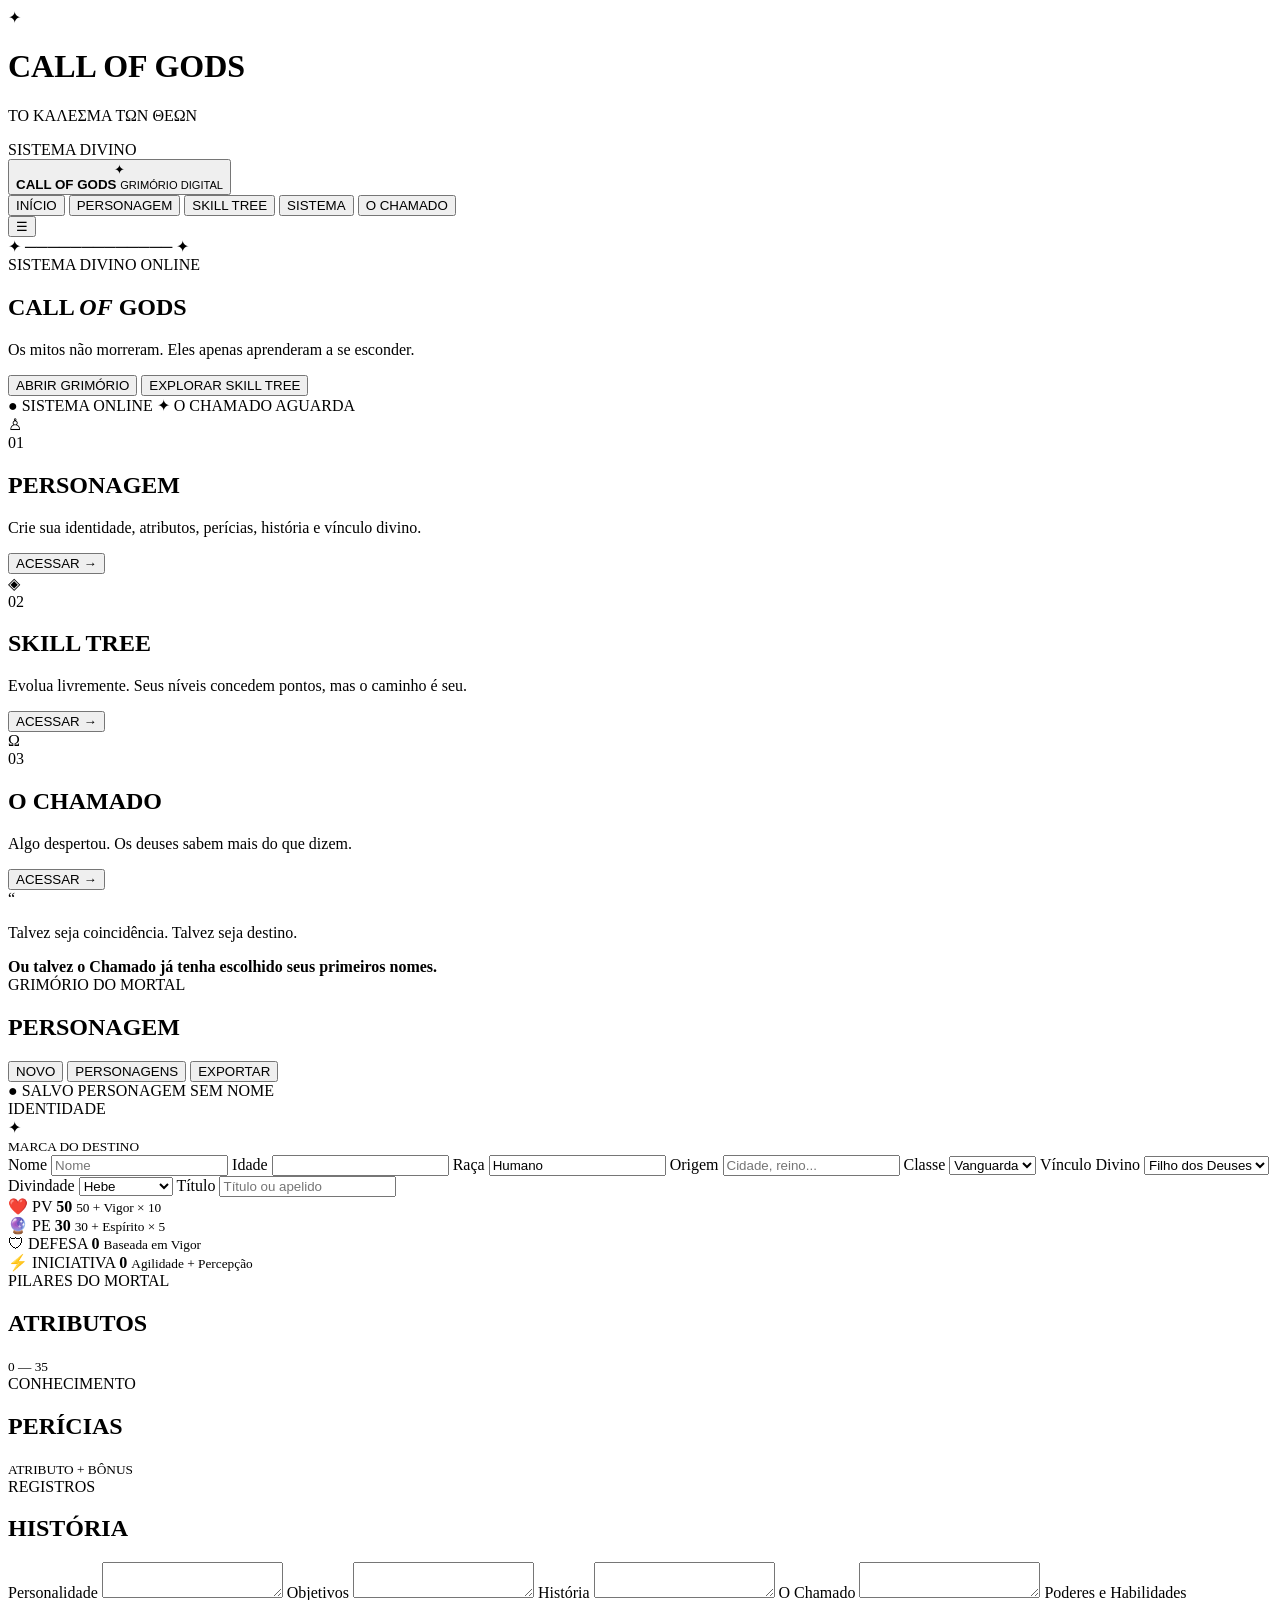
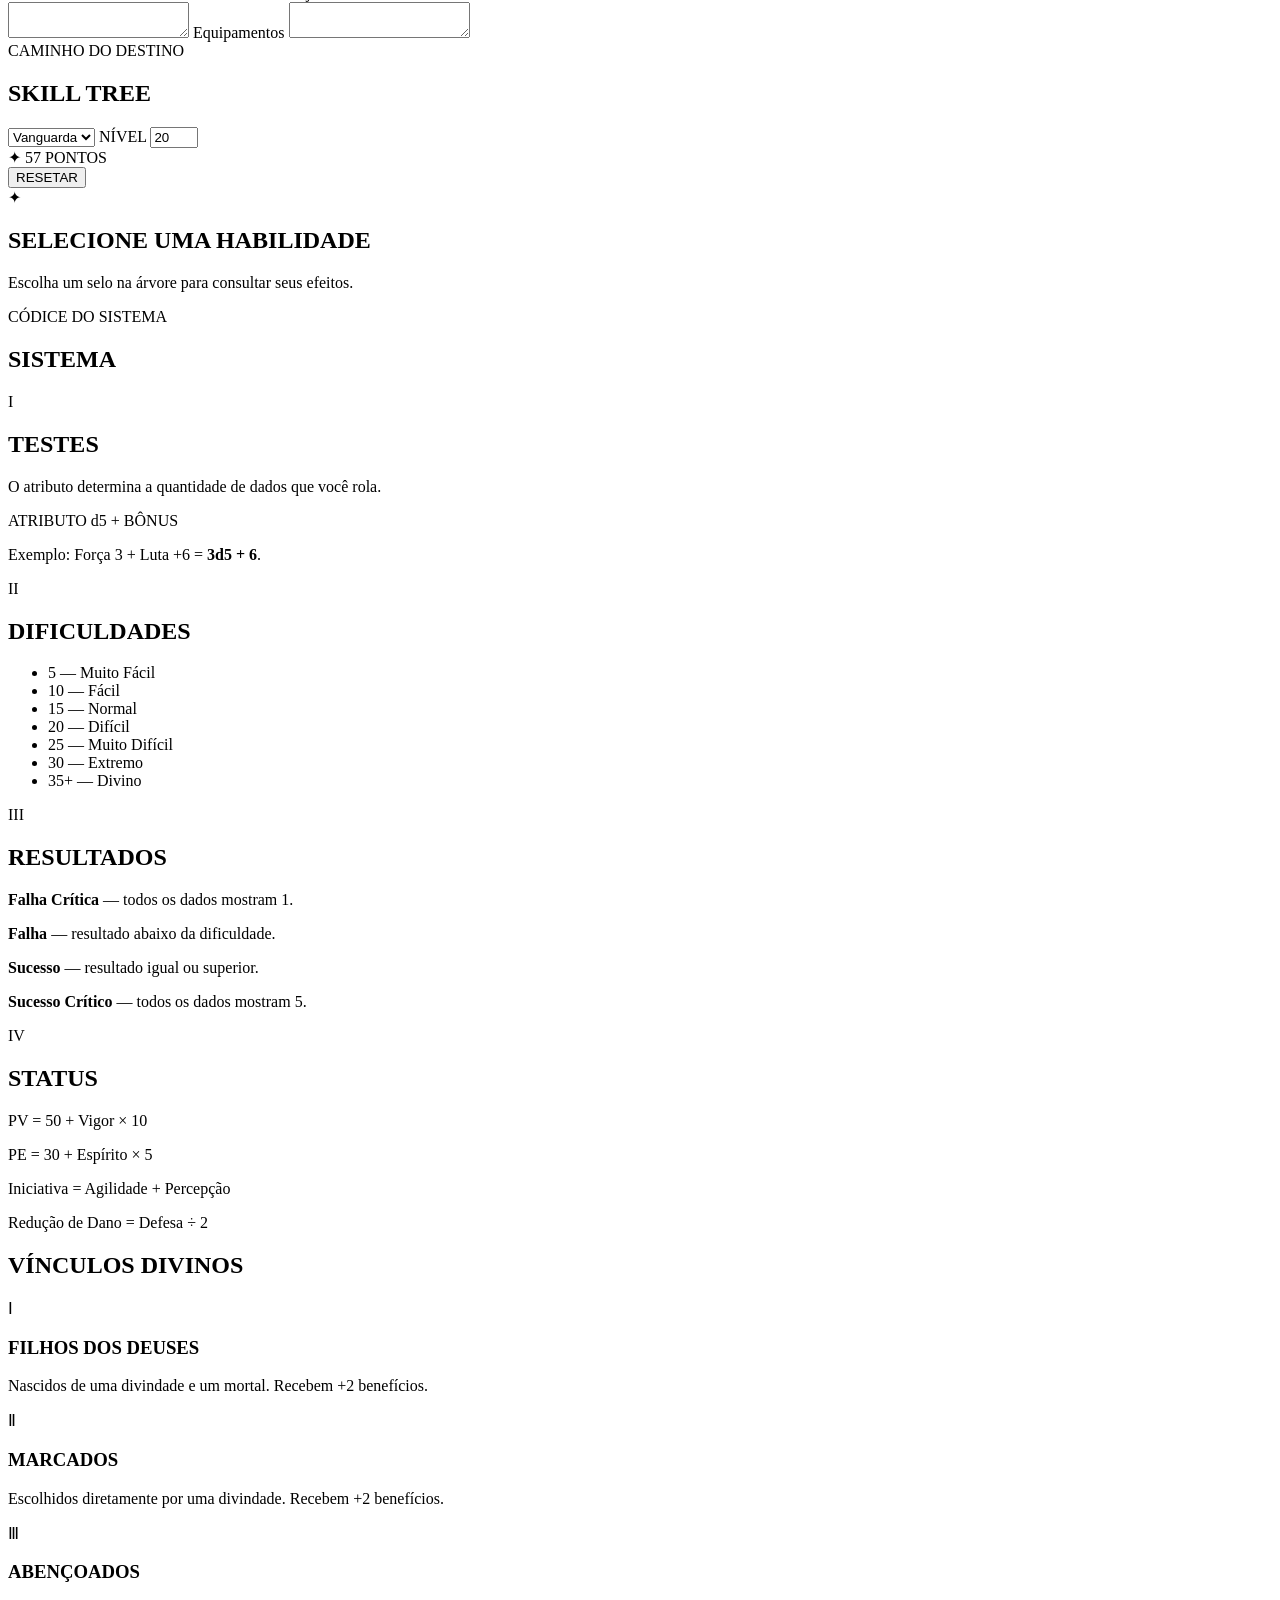
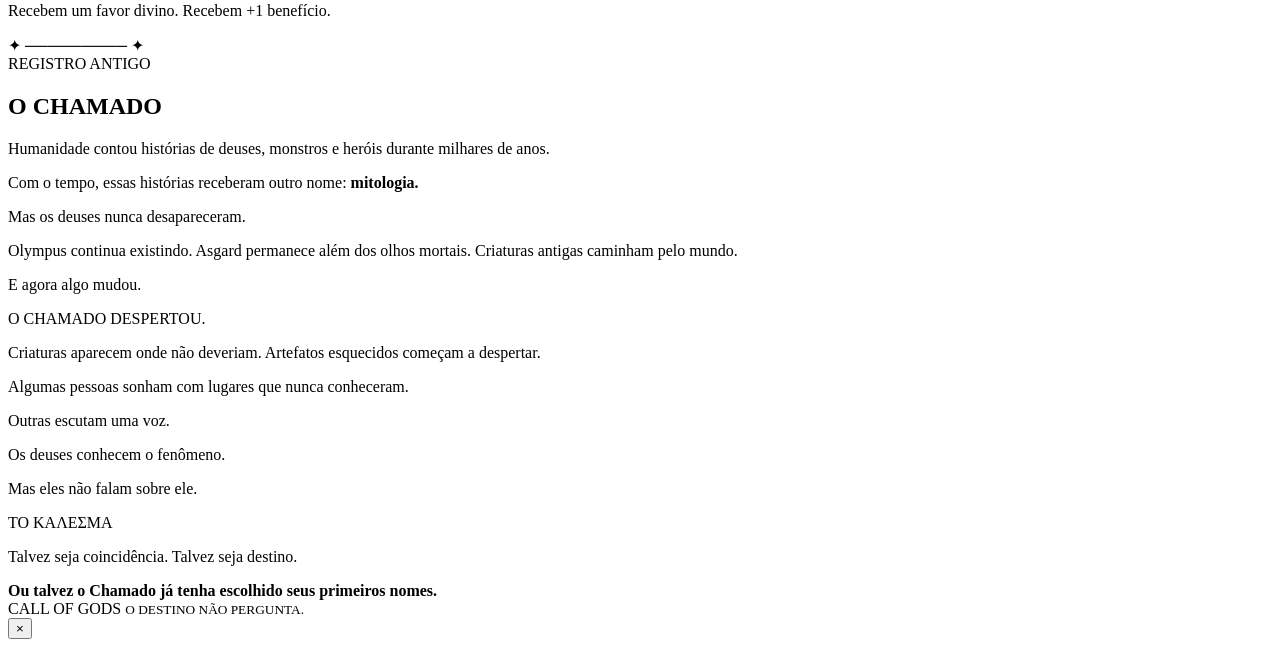
==== index.html @ 1fe72437 "Create index.html" ====
<!DOCTYPE html>
<html lang="pt-BR">

<head>
    <meta charset="UTF-8">

    <meta name="viewport"
          content="width=device-width, initial-scale=1.0">

    <meta name="theme-color" content="#08070a">

    <meta name="description"
          content="Call of Gods — Grimório Digital">

    <title>Call of Gods — Grimório</title>

    <link rel="manifest" href="manifest.json">

    <link rel="preconnect"
          href="https://fonts.googleapis.com">

    <link rel="preconnect"
          href="https://fonts.gstatic.com"
          crossorigin>

    <link href="https://fonts.googleapis.com/css2?family=Cinzel:wght@400;500;600;700;800&family=Inter:wght@400;500;600;700&display=swap"
          rel="stylesheet">

    <link rel="stylesheet" href="style.css">
</head>

<body>

<div id="systemIntro">

    <div class="intro-symbol">
        ✦
    </div>

    <div class="intro-line"></div>

    <h1>CALL OF GODS</h1>

    <p>ΤΟ ΚΑΛΕΣΜΑ ΤΩΝ ΘΕΩΝ</p>

    <span>SISTEMA DIVINO</span>

    <div class="intro-loading">
        <div></div>
    </div>

</div>


<div class="background">

    <div class="stars"></div>

    <div class="glow glow-one"></div>
    <div class="glow glow-two"></div>

</div>


<header class="topbar">

    <button class="brand" data-page="home">

        <div class="brand-symbol">
            ✦
        </div>

        <div>
            <strong>CALL OF GODS</strong>
            <small>GRIMÓRIO DIGITAL</small>
        </div>

    </button>


    <nav id="mainNavigation">

        <button data-page="home">
            INÍCIO
        </button>

        <button data-page="character">
            PERSONAGEM
        </button>

        <button data-page="skills">
            SKILL TREE
        </button>

        <button data-page="system">
            SISTEMA
        </button>

        <button data-page="lore">
            O CHAMADO
        </button>

    </nav>


    <button id="mobileMenu"
            class="mobile-menu">
        ☰
    </button>

</header>


<main>


<!-- ═════════════════════════════════════ -->
<!-- HOME -->
<!-- ═════════════════════════════════════ -->

<section id="home"
         class="page active">

    <div class="hero">

        <div class="greek-ornament">
            ✦ ───────────── ✦
        </div>

        <span class="eyebrow">
            SISTEMA DIVINO ONLINE
        </span>

        <h1>
            CALL
            <em>OF</em>
            GODS
        </h1>

        <p class="hero-subtitle">
            Os mitos não morreram.
            Eles apenas aprenderam a se esconder.
        </p>

        <div class="hero-buttons">

            <button class="btn-primary"
                    data-page="character">

                ABRIR GRIMÓRIO

            </button>

            <button class="btn-secondary"
                    data-page="skills">

                EXPLORAR SKILL TREE

            </button>

        </div>

        <div class="hero-status">

            <span>
                ● SISTEMA ONLINE
            </span>

            <span>
                ✦ O CHAMADO AGUARDA
            </span>

        </div>

    </div>


    <div class="portal-grid">


        <article class="portal-card">

            <div class="portal-icon">
                ♙
            </div>

            <span>01</span>

            <h2>
                PERSONAGEM
            </h2>

            <p>
                Crie sua identidade,
                atributos, perícias,
                história e vínculo divino.
            </p>

            <button data-page="character">
                ACESSAR →
            </button>

        </article>


        <article class="portal-card">

            <div class="portal-icon">
                ◈
            </div>

            <span>02</span>

            <h2>
                SKILL TREE
            </h2>

            <p>
                Evolua livremente.
                Seus níveis concedem pontos,
                mas o caminho é seu.
            </p>

            <button data-page="skills">
                ACESSAR →
            </button>

        </article>


        <article class="portal-card">

            <div class="portal-icon">
                Ω
            </div>

            <span>03</span>

            <h2>
                O CHAMADO
            </h2>

            <p>
                Algo despertou.
                Os deuses sabem mais
                do que dizem.
            </p>

            <button data-page="lore">
                ACESSAR →
            </button>

        </article>


    </div>


    <div class="quote-panel">

        <div class="quote-mark">
            “
        </div>

        <p>
            Talvez seja coincidência.
            Talvez seja destino.
        </p>

        <strong>
            Ou talvez o Chamado já tenha
            escolhido seus primeiros nomes.
        </strong>

    </div>

</section>



<!-- ═════════════════════════════════════ -->
<!-- PERSONAGEM -->
<!-- ═════════════════════════════════════ -->

<section id="character"
         class="page">

    <div class="page-heading">

        <div>

            <span class="eyebrow">
                GRIMÓRIO DO MORTAL
            </span>

            <h1>
                PERSONAGEM
            </h1>

        </div>

        <div class="page-actions">

            <button class="btn-secondary"
                    id="newCharacter">

                NOVO

            </button>

            <button class="btn-secondary"
                    id="manageCharacters">

                PERSONAGENS

            </button>

            <button class="btn-primary"
                    id="exportCharacter">

                EXPORTAR

            </button>

        </div>

    </div>


    <div class="save-indicator">

        <span id="saveStatus">
            ● SALVO
        </span>

        <span id="characterNameDisplay">
            PERSONAGEM SEM NOME
        </span>

    </div>


    <div class="character-layout">


        <!-- IDENTIDADE -->

        <aside class="identity-panel">

            <div class="marble-header">

                <span>
                    IDENTIDADE
                </span>

            </div>


            <div class="portrait">

                <div>
                    ✦
                </div>

                <small>
                    MARCA DO DESTINO
                </small>

            </div>


            <label>
                Nome

                <input
                    data-field="name"
                    placeholder="Nome">
            </label>


            <label>
                Idade

                <input
                    data-field="age"
                    type="number"
                    min="0">
            </label>


            <label>
                Raça

                <input
                    data-field="race"
                    value="Humano">
            </label>


            <label>
                Origem

                <input
                    data-field="origin"
                    placeholder="Cidade, reino...">
            </label>


            <label>
                Classe

                <select data-field="class">

                    <option>
                        Vanguarda
                    </option>

                    <option>
                        Virtuoso
                    </option>

                    <option>
                        Místico
                    </option>

                </select>

            </label>


            <label>
                Vínculo Divino

                <select data-field="divineType">

                    <option>
                        Filho dos Deuses
                    </option>

                    <option>
                        Marcado
                    </option>

                    <option>
                        Abençoado
                    </option>

                </select>

            </label>


            <label>
                Divindade

                <select data-field="god">

                    <option>Hebe</option>
                    <option>Zeus</option>
                    <option>Poseidon</option>
                    <option>Hades</option>
                    <option>Ares</option>
                    <option>Athena</option>
                    <option>Hermes</option>
                    <option>Apollo</option>
                    <option>Artemis</option>
                    <option>Hephaestus</option>
                    <option>Aphrodite</option>
                    <option>Demeter</option>
                    <option>Dionysus</option>

                    <option>Odin</option>
                    <option>Thor</option>
                    <option>Loki</option>
                    <option>Freyja</option>
                    <option>Freyr</option>
                    <option>Tyr</option>
                    <option>Heimdall</option>
                    <option>Baldr</option>
                    <option>Hel</option>

                </select>

            </label>


            <label>
                Título

                <input
                    data-field="title"
                    placeholder="Título ou apelido">
            </label>

        </aside>



        <div class="character-content">


            <!-- STATUS -->

            <div class="status-grid">

                <div class="status-card">
                    <span>❤️ PV</span>
                    <strong id="pv">
                        50
                    </strong>
                    <small>
                        50 + Vigor × 10
                    </small>
                </div>


                <div class="status-card">
                    <span>🔮 PE</span>
                    <strong id="pe">
                        30
                    </strong>
                    <small>
                        30 + Espírito × 5
                    </small>
                </div>


                <div class="status-card">
                    <span>🛡 DEFESA</span>
                    <strong id="defense">
                        0
                    </strong>
                    <small>
                        Baseada em Vigor
                    </small>
                </div>


                <div class="status-card">
                    <span>⚡ INICIATIVA</span>
                    <strong id="initiative">
                        0
                    </strong>
                    <small>
                        Agilidade + Percepção
                    </small>
                </div>

            </div>



            <!-- ATRIBUTOS -->

            <div class="stone-panel">

                <div class="panel-heading">

                    <div>
                        <span>
                            PILARES DO MORTAL
                        </span>

                        <h2>
                            ATRIBUTOS
                        </h2>
                    </div>

                    <small>
                        0 — 35
                    </small>

                </div>

                <div id="attributes"
                     class="attribute-grid">
                </div>

            </div>



            <!-- PERÍCIAS -->

            <div class="stone-panel">

                <div class="panel-heading">

                    <div>
                        <span>
                            CONHECIMENTO
                        </span>

                        <h2>
                            PERÍCIAS
                        </h2>

                    </div>

                    <small>
                        ATRIBUTO + BÔNUS
                    </small>

                </div>

                <div id="skills"
                     class="skills-grid">
                </div>

            </div>



            <!-- TEXTOS -->

            <div class="stone-panel">

                <div class="panel-heading">

                    <div>
                        <span>
                            REGISTROS
                        </span>

                        <h2>
                            HISTÓRIA
                        </h2>

                    </div>

                </div>


                <div class="text-grid">

                    <label>
                        Personalidade
                        <textarea
                            data-field="personality"></textarea>
                    </label>


                    <label>
                        Objetivos
                        <textarea
                            data-field="goals"></textarea>
                    </label>


                    <label>
                        História
                        <textarea
                            data-field="history"></textarea>
                    </label>


                    <label>
                        O Chamado
                        <textarea
                            data-field="calling"></textarea>
                    </label>


                    <label>
                        Poderes e Habilidades
                        <textarea
                            data-field="powers"></textarea>
                    </label>


                    <label>
                        Equipamentos
                        <textarea
                            data-field="equipment"></textarea>
                    </label>

                </div>

            </div>

        </div>

    </div>

</section>



<!-- ═════════════════════════════════════ -->
<!-- SKILL TREE -->
<!-- ═════════════════════════════════════ -->

<section id="skillsPage"
         class="page">

    <div class="page-heading">

        <div>

            <span class="eyebrow">
                CAMINHO DO DESTINO
            </span>

            <h1>
                SKILL TREE
            </h1>

        </div>


        <div class="tree-controls">

            <select id="treeClass">

                <option>Vanguarda</option>
                <option>Virtuoso</option>
                <option>Místico</option>

            </select>


            <label>
                NÍVEL

                <input
                    id="level"
                    type="number"
                    min="1"
                    max="20"
                    value="20">

            </label>


            <div class="skill-points">
                ✦
                <span id="points">
                    57
                </span>
                PONTOS
            </div>


            <button
                class="btn-secondary"
                id="resetTree">

                RESETAR

            </button>

        </div>

    </div>


    <div class="tree-layout">


        <div class="tree-container">

            <div id="treeCanvas">

                <!-- preenchido pelo JS -->

            </div>

        </div>


        <aside
            id="nodeInfo"
            class="node-info">

            <div class="node-empty">

                <div>
                    ✦
                </div>

                <h2>
                    SELECIONE UMA HABILIDADE
                </h2>

                <p>
                    Escolha um selo na árvore
                    para consultar seus efeitos.
                </p>

            </div>

        </aside>

    </div>

</section>



<!-- ═════════════════════════════════════ -->
<!-- SISTEMA -->
<!-- ═════════════════════════════════════ -->

<section id="system"
         class="page">

    <div class="page-heading">

        <div>

            <span class="eyebrow">
                CÓDICE DO SISTEMA
            </span>

            <h1>
                SISTEMA
            </h1>

        </div>

    </div>


    <div class="rules-grid">


        <article class="stone-panel">

            <span class="rule-number">
                I
            </span>

            <h2>
                TESTES
            </h2>

            <p>
                O atributo determina a quantidade
                de dados que você rola.
            </p>

            <div class="formula">
                ATRIBUTO d5
                +
                BÔNUS
            </div>

            <p>
                Exemplo:
                Força 3 + Luta +6 =
                <b>3d5 + 6</b>.
            </p>

        </article>


        <article class="stone-panel">

            <span class="rule-number">
                II
            </span>

            <h2>
                DIFICULDADES
            </h2>

            <ul>
                <li>5 — Muito Fácil</li>
                <li>10 — Fácil</li>
                <li>15 — Normal</li>
                <li>20 — Difícil</li>
                <li>25 — Muito Difícil</li>
                <li>30 — Extremo</li>
                <li>35+ — Divino</li>
            </ul>

        </article>


        <article class="stone-panel">

            <span class="rule-number">
                III
            </span>

            <h2>
                RESULTADOS
            </h2>

            <p>
                <b>Falha Crítica</b>
                — todos os dados mostram 1.
            </p>

            <p>
                <b>Falha</b>
                — resultado abaixo da dificuldade.
            </p>

            <p>
                <b>Sucesso</b>
                — resultado igual ou superior.
            </p>

            <p>
                <b>Sucesso Crítico</b>
                — todos os dados mostram 5.
            </p>

        </article>


        <article class="stone-panel">

            <span class="rule-number">
                IV
            </span>

            <h2>
                STATUS
            </h2>

            <p>
                PV = 50 + Vigor × 10
            </p>

            <p>
                PE = 30 + Espírito × 5
            </p>

            <p>
                Iniciativa =
                Agilidade + Percepção
            </p>

            <p>
                Redução de Dano =
                Defesa ÷ 2
            </p>

        </article>

    </div>


    <div class="divine-links">

        <h2>
            VÍNCULOS DIVINOS
        </h2>

        <div class="divine-grid">

            <article>
                <span>Ⅰ</span>
                <h3>
                    FILHOS DOS DEUSES
                </h3>
                <p>
                    Nascidos de uma divindade
                    e um mortal.
                    Recebem +2 benefícios.
                </p>
            </article>


            <article>
                <span>Ⅱ</span>
                <h3>
                    MARCADOS
                </h3>
                <p>
                    Escolhidos diretamente
                    por uma divindade.
                    Recebem +2 benefícios.
                </p>
            </article>


            <article>
                <span>Ⅲ</span>
                <h3>
                    ABENÇOADOS
                </h3>
                <p>
                    Recebem um favor divino.
                    Recebem +1 benefício.
                </p>
            </article>

        </div>

    </div>

</section>



<!-- ═════════════════════════════════════ -->
<!-- LORE -->
<!-- ═════════════════════════════════════ -->

<section id="lore"
         class="page">

    <div class="lore-screen">

        <div class="greek-ornament">
            ✦ ───────── ✦
        </div>

        <span class="eyebrow">
            REGISTRO ANTIGO
        </span>

        <h1>
            O CHAMADO
        </h1>

        <div class="lore-text">

            <p>
                Humanidade contou histórias de deuses,
                monstros e heróis durante milhares de anos.
            </p>

            <p>
                Com o tempo, essas histórias receberam
                outro nome:
                <strong>mitologia.</strong>
            </p>

            <p>
                Mas os deuses nunca desapareceram.
            </p>

            <p>
                Olympus continua existindo.
                Asgard permanece além dos olhos mortais.
                Criaturas antigas caminham pelo mundo.
            </p>

            <p>
                E agora algo mudou.
            </p>

            <div class="lore-warning">
                O CHAMADO DESPERTOU.
            </div>

            <p>
                Criaturas aparecem onde não deveriam.
                Artefatos esquecidos começam a despertar.
            </p>

            <p>
                Algumas pessoas sonham com lugares
                que nunca conheceram.
            </p>

            <p>
                Outras escutam uma voz.
            </p>

            <p>
                Os deuses conhecem o fenômeno.
            </p>

            <p>
                Mas eles não falam sobre ele.
            </p>

            <div class="final-prophecy">

                <span>
                    ΤΟ ΚΑΛΕΣΜΑ
                </span>

                <p>
                    Talvez seja coincidência.
                    Talvez seja destino.
                </p>

                <strong>
                    Ou talvez o Chamado já tenha
                    escolhido seus primeiros nomes.
                </strong>

            </div>

        </div>

    </div>

</section>

</main>



<footer>

    <span>
        CALL OF GODS
    </span>

    <small>
        O DESTINO NÃO PERGUNTA.
    </small>

</footer>



<div id="modal"
     class="modal">

    <div class="modal-window">

        <button id="closeModal"
                class="modal-close">
            ×
        </button>

        <div id="modalContent"></div>

    </div>

</div>



<script src="script.js"></script>

</body>
                  </html>
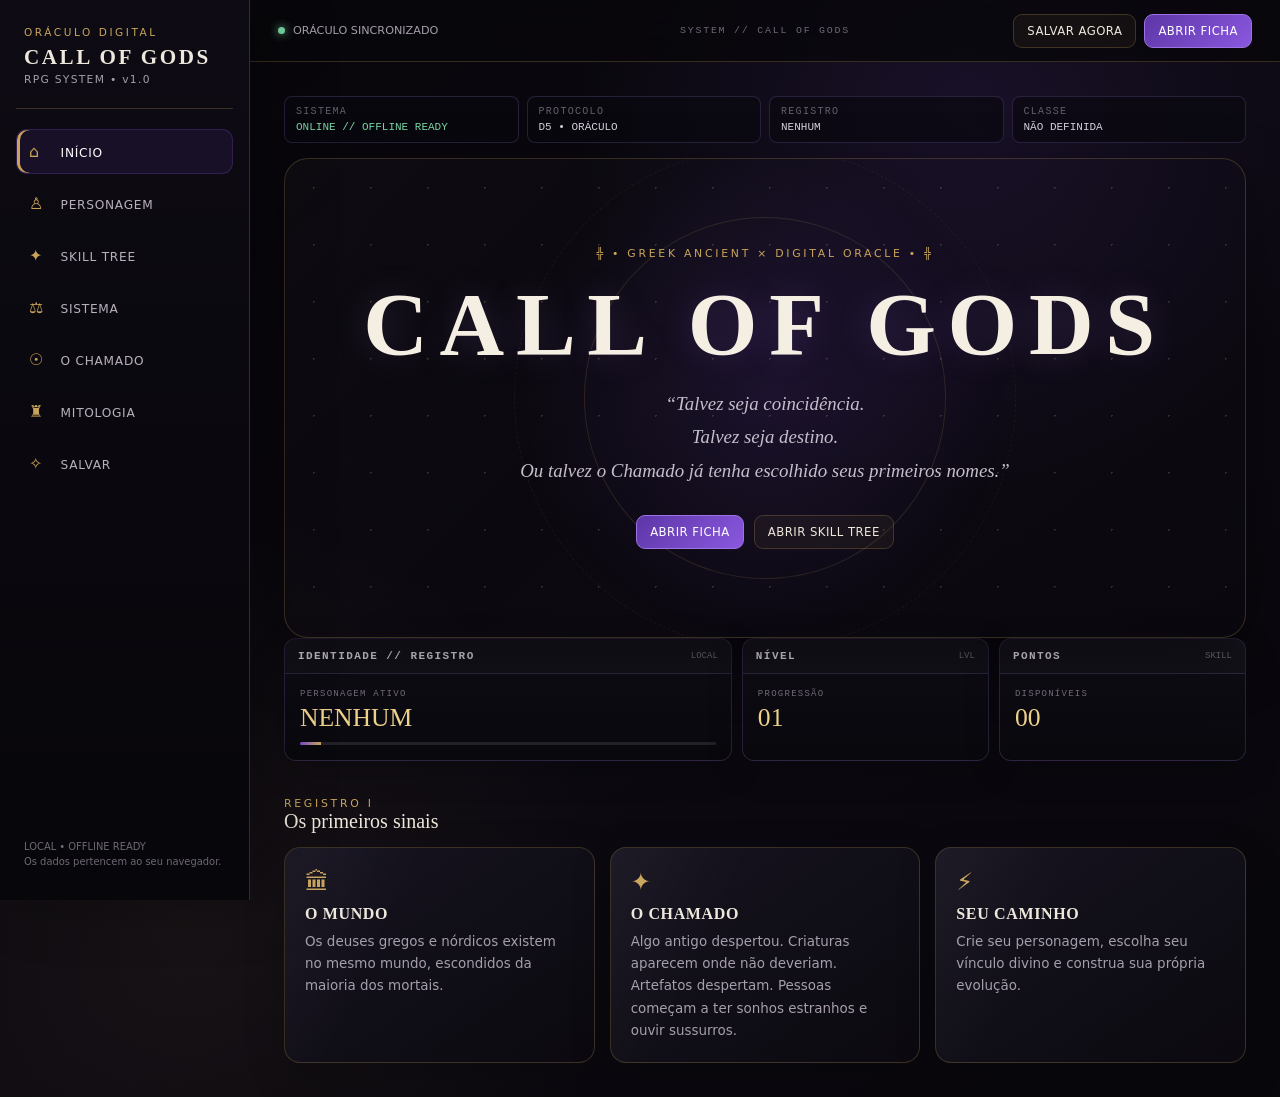
==== commit 5201786f: "Update index.html" ====
--- a/index.html
+++ b/index.html
@@ -1,1136 +1,746 @@
 <!DOCTYPE html>
 <html lang="pt-BR">
-
 <head>
-    <meta charset="UTF-8">
-
-    <meta name="viewport"
-          content="width=device-width, initial-scale=1.0">
-
-    <meta name="theme-color" content="#08070a">
-
-    <meta name="description"
-          content="Call of Gods — Grimório Digital">
-
-    <title>Call of Gods — Grimório</title>
-
-    <link rel="manifest" href="manifest.json">
-
-    <link rel="preconnect"
-          href="https://fonts.googleapis.com">
-
-    <link rel="preconnect"
-          href="https://fonts.gstatic.com"
-          crossorigin>
-
-    <link href="https://fonts.googleapis.com/css2?family=Cinzel:wght@400;500;600;700;800&family=Inter:wght@400;500;600;700&display=swap"
-          rel="stylesheet">
-
-    <link rel="stylesheet" href="style.css">
+<meta charset="UTF-8">
+<meta name="viewport" content="width=device-width, initial-scale=1.0, viewport-fit=cover">
+<meta name="theme-color" content="#09070d">
+<meta name="description" content="CALL OF GODS — RPG • Oráculo Digital">
+<title>CALL OF GODS — Oráculo Digital</title>
+<style>
+:root{
+  --bg:#08070b; --panel:#111019; --panel2:#171421; --panel3:#0d0b12;
+  --purple:#7b4bd3; --purple2:#b38cff; --gold:#c9a45a; --gold2:#f0d38a;
+  --bronze:#8f6b3f; --ink:#eee8dc; --muted:#a69eac; --line:rgba(201,164,90,.24);
+  --good:#79d7a5; --bad:#d77a86; --blue:#75b8e8; --shadow:0 20px 60px rgba(0,0,0,.42);
+  --radius:16px; --nav:250px;
+}
+*{box-sizing:border-box}
+html{scroll-behavior:smooth}
+body{
+  margin:0; min-height:100vh; background:
+  radial-gradient(circle at 75% 10%,rgba(123,75,211,.13),transparent 28%),
+  radial-gradient(circle at 15% 85%,rgba(201,164,90,.06),transparent 30%),
+  linear-gradient(145deg,#07060a,#0c0911 55%,#08070b);
+  color:var(--ink); font-family:Inter,ui-sans-serif,system-ui,-apple-system,BlinkMacSystemFont,"Segoe UI",sans-serif;
+  overflow-x:hidden;
+}
+body:before{
+  content:"";position:fixed;inset:0;pointer-events:none;opacity:.035;
+  background-image:linear-gradient(90deg,transparent 49%,#fff 50%,transparent 51%),linear-gradient(0deg,transparent 49%,#fff 50%,transparent 51%);
+  background-size:42px 42px; mix-blend-mode:screen;
+}
+button,input,textarea,select{font:inherit}
+button{cursor:pointer}
+a{color:inherit;text-decoration:none}
+::selection{background:rgba(123,75,211,.45);color:#fff}
+.app{display:flex;min-height:100vh}
+.sidebar{
+  position:fixed;z-index:30;top:0;left:0;bottom:0;width:var(--nav);
+  background:linear-gradient(180deg,rgba(14,11,20,.97),rgba(7,6,10,.98));
+  border-right:1px solid var(--line);box-shadow:20px 0 60px rgba(0,0,0,.25);
+  padding:22px 16px;display:flex;flex-direction:column;
+}
+.brand{padding:4px 8px 22px;border-bottom:1px solid var(--line)}
+.brand small{display:block;color:var(--gold);letter-spacing:.24em;font-size:.66rem}
+.brand h1{font-family:Georgia,serif;font-size:1.32rem;letter-spacing:.12em;margin:7px 0 3px}
+.brand p{font-size:.67rem;color:var(--muted);letter-spacing:.12em;margin:0}
+.nav{padding:20px 0;display:grid;gap:7px}
+.nav button{
+  width:100%;border:1px solid transparent;background:transparent;color:#b8b0bd;text-align:left;
+  padding:12px 12px;border-radius:11px;transition:.2s;letter-spacing:.06em;font-size:.76rem
+}
+.nav button:hover,.nav button.active{background:rgba(123,75,211,.11);border-color:rgba(123,75,211,.25);color:#fff}
+.nav button.active{box-shadow:inset 3px 0 var(--gold)}
+.nav .ico{display:inline-block;width:27px;color:var(--gold);font-size:1rem}
+.side-foot{margin-top:auto;color:#6f6875;font-size:.62rem;line-height:1.5;padding:8px}
+.main{margin-left:var(--nav);width:calc(100% - var(--nav));min-width:0}
+.topbar{
+  position:sticky;top:0;z-index:20;height:62px;display:flex;align-items:center;justify-content:space-between;
+  padding:0 28px;background:rgba(8,7,11,.78);backdrop-filter:blur(16px);border-bottom:1px solid var(--line)
+}
+.status-dot{display:inline-block;width:7px;height:7px;border-radius:50%;background:var(--good);box-shadow:0 0 10px var(--good);margin-right:8px}
+.save-state{font-size:.7rem;color:var(--muted)}
+.quick-actions{display:flex;gap:8px}
+.btn{
+  border:1px solid var(--line);background:rgba(201,164,90,.06);color:var(--ink);padding:9px 13px;border-radius:9px;
+  transition:.2s;letter-spacing:.04em;font-size:.73rem
+}
+.btn:hover{border-color:rgba(201,164,90,.55);transform:translateY(-1px);background:rgba(201,164,90,.11)}
+.btn.primary{background:linear-gradient(135deg,#5d36a7,#8a58df);border-color:#9c72e5;color:white}
+.btn.danger{border-color:rgba(215,122,134,.4);color:#efabb4}
+.content{padding:34px;max-width:1500px;margin:auto}
+.page{display:none;animation:pageIn .3s ease}
+.page.active{display:block}
+@keyframes pageIn{from{opacity:0;transform:translateY(6px)}to{opacity:1;transform:none}}
+.eyebrow{color:var(--gold);font-size:.68rem;letter-spacing:.25em;text-transform:uppercase}
+.hero{
+  min-height:480px;display:grid;place-items:center;text-align:center;position:relative;overflow:hidden;
+  border:1px solid var(--line);border-radius:24px;background:
+  radial-gradient(circle at center,rgba(123,75,211,.14),transparent 45%),
+  linear-gradient(135deg,rgba(255,255,255,.025),transparent 50%);
+  box-shadow:var(--shadow)
+}
+.hero:before,.hero:after{content:"";position:absolute;border:1px solid rgba(201,164,90,.16);border-radius:50%;pointer-events:none}
+.hero:before{width:360px;height:360px;transform:rotate(17deg)}
+.hero:after{width:500px;height:500px;border-style:dashed;opacity:.5}
+.constellation{position:absolute;inset:0;opacity:.18;background-image:radial-gradient(#e6d2a5 1px,transparent 1px);background-size:57px 57px}
+.hero-inner{position:relative;z-index:2;padding:45px 20px;max-width:850px}
+.hero h2{font-family:Georgia,serif;font-size:clamp(2.3rem,7vw,5.6rem);letter-spacing:.13em;margin:12px 0;color:#f4eee3;text-shadow:0 0 35px rgba(179,140,255,.18)}
+.hero .tagline{max-width:720px;margin:0 auto 28px;color:#c6becb;font-family:Georgia,serif;font-style:italic;font-size:clamp(.95rem,2vw,1.18rem);line-height:1.75}
+.hero-actions{display:flex;justify-content:center;gap:10px;flex-wrap:wrap}
+.section-title{display:flex;align-items:end;justify-content:space-between;gap:15px;margin:36px 0 14px}
+.section-title h3{font-family:Georgia,serif;font-weight:500;font-size:1.25rem;margin:0}
+.grid3{display:grid;grid-template-columns:repeat(3,1fr);gap:15px}
+.grid2{display:grid;grid-template-columns:repeat(2,1fr);gap:15px}
+.card{
+  background:linear-gradient(145deg,rgba(23,20,33,.95),rgba(12,10,16,.95));border:1px solid var(--line);
+  border-radius:var(--radius);padding:20px;box-shadow:0 12px 40px rgba(0,0,0,.18);position:relative;overflow:hidden
+}
+.card:after{content:"";position:absolute;inset:0;pointer-events:none;background:linear-gradient(115deg,rgba(255,255,255,.035),transparent 35%)}
+.card .symbol{font-size:1.5rem;color:var(--gold);margin-bottom:9px}
+.card h4{margin:0 0 8px;font-family:Georgia,serif;font-size:1rem;letter-spacing:.04em}
+.card p{color:var(--muted);font-size:.84rem;line-height:1.65;margin:0}
+.panel-head{display:flex;align-items:center;justify-content:space-between;gap:10px;border-bottom:1px solid var(--line);padding-bottom:14px;margin-bottom:16px}
+.panel-head h3{margin:0;font-family:Georgia,serif;font-weight:500}
+.form-section{margin-bottom:16px}
+.form-section h4{font-family:Georgia,serif;font-weight:500;color:var(--gold2);margin:0 0 12px;font-size:.95rem}
+.form-grid{display:grid;grid-template-columns:repeat(3,1fr);gap:11px}
+.field{display:flex;flex-direction:column;gap:6px}
+.field.full{grid-column:1/-1}
+.field label{font-size:.68rem;color:#9d95a2;letter-spacing:.12em;text-transform:uppercase}
+input,textarea,select{
+  width:100%;background:#0b0910;border:1px solid rgba(201,164,90,.17);color:#eee8dc;border-radius:9px;
+  padding:10px 11px;outline:none;transition:.2s
+}
+input:focus,textarea:focus,select:focus{border-color:rgba(179,140,255,.7);box-shadow:0 0 0 3px rgba(123,75,211,.1)}
+textarea{min-height:110px;resize:vertical;line-height:1.5}
+.character-layout{display:grid;grid-template-columns:minmax(0,1.7fr) minmax(290px,.8fr);gap:15px}
+.stat-grid{display:grid;grid-template-columns:repeat(3,1fr);gap:10px}
+.stat{
+  border:1px solid rgba(179,140,255,.18);background:rgba(123,75,211,.045);border-radius:12px;padding:13px;
+}
+.stat-head{display:flex;justify-content:space-between;gap:8px;align-items:center}
+.stat-name{font-size:.69rem;letter-spacing:.13em;color:#bdb4c4}
+.stat-value{font-size:1.35rem;color:var(--gold2);font-family:Georgia,serif}
+.stat-controls{display:flex;gap:5px;margin-top:9px}
+.stat-controls button{flex:1;border:1px solid rgba(201,164,90,.2);background:#0b0910;color:#c9a45a;border-radius:7px;height:30px}
+.stat-controls button:hover{background:rgba(201,164,90,.08)}
+.status-grid{display:grid;grid-template-columns:repeat(2,1fr);gap:8px}
+.status-box{padding:12px;border-left:2px solid var(--gold);background:rgba(255,255,255,.025);border-radius:0 9px 9px 0}
+.status-box small{display:block;color:#847b8b;font-size:.62rem;letter-spacing:.1em}
+.status-box strong{display:block;font-size:1.15rem;margin-top:2px}
+.skill-list{display:grid;gap:12px}
+.skill-group{border:1px solid rgba(201,164,90,.14);border-radius:12px;padding:13px;background:rgba(0,0,0,.12)}
+.skill-group h5{margin:0 0 9px;color:var(--gold2);font-family:Georgia,serif}
+.skill-row{display:grid;grid-template-columns:1fr 72px;gap:9px;align-items:center;margin:6px 0}
+.skill-row label{font-size:.75rem;color:#c5beca}
+.skill-row input{text-align:center;padding:8px}
+.chips{display:flex;flex-wrap:wrap;gap:7px}
+.chip{border:1px solid var(--line);border-radius:999px;padding:6px 9px;font-size:.68rem;color:#bdb4c4}
+.class-grid,.bond-grid,.pantheon-grid{display:grid;grid-template-columns:repeat(3,1fr);gap:12px}
+.select-card{padding:17px;border:1px solid var(--line);border-radius:13px;background:rgba(255,255,255,.018);cursor:pointer;transition:.2s}
+.select-card:hover,.select-card.selected{border-color:rgba(179,140,255,.65);background:rgba(123,75,211,.09)}
+.select-card.selected{box-shadow:0 0 0 1px rgba(201,164,90,.18) inset}
+.select-card h4{margin:0 0 6px;color:#f1e9dc;font-family:Georgia,serif}
+.select-card p{font-size:.75rem;line-height:1.55;color:var(--muted);margin:0}
+.meta{font-size:.65rem;color:var(--gold);letter-spacing:.1em;text-transform:uppercase}
+.tree-toolbar{display:flex;align-items:center;justify-content:space-between;gap:10px;flex-wrap:wrap;margin-bottom:15px}
+.points{padding:10px 14px;border:1px solid var(--line);border-radius:10px;background:rgba(201,164,90,.05)}
+.points strong{color:var(--gold2)}
+.tree-shell{display:grid;grid-template-columns:minmax(0,1fr) 310px;gap:15px}
+.tree{
+  min-height:700px;position:relative;overflow:auto;border:1px solid var(--line);border-radius:18px;
+  background:
+   radial-gradient(circle at 50% 20%,rgba(123,75,211,.11),transparent 35%),
+   linear-gradient(180deg,#100c18,#0b0910);
+  padding:35px 25px;
+}
+.tree-inner{min-width:850px;position:relative;height:760px}
+.tree-lines{position:absolute;inset:0;pointer-events:none}
+.tree-lines line{stroke:rgba(201,164,90,.2);stroke-width:2}
+.tree-lines line.live{stroke:rgba(179,140,255,.62);filter:drop-shadow(0 0 4px rgba(179,140,255,.35))}
+.node{
+  position:absolute;width:135px;min-height:72px;transform:translate(-50%,-50%);border-radius:13px;
+  border:1px solid rgba(201,164,90,.25);background:linear-gradient(145deg,#1a1425,#0c0a10);
+  padding:9px;text-align:center;transition:.2s;z-index:2;color:#d6cfda
+}
+.node:hover{transform:translate(-50%,-50%) scale(1.035);border-color:rgba(201,164,90,.7)}
+.node .node-name{font-size:.72rem;font-weight:700}
+.node .node-cost{font-size:.58rem;color:var(--gold);margin-top:4px}
+.node.locked{opacity:.42;filter:saturate(.55)}
+.node.available{border-color:rgba(117,184,232,.65);box-shadow:0 0 18px rgba(117,184,232,.1)}
+.node.unlocked{border-color:rgba(121,215,165,.65);background:linear-gradient(145deg,rgba(40,88,70,.45),#0c0a10);box-shadow:0 0 20px rgba(121,215,165,.1)}
+.tree-info{position:sticky;top:78px;align-self:start}
+.info-empty{color:var(--muted);font-size:.82rem;line-height:1.65}
+.info-name{font-family:Georgia,serif;font-size:1.25rem;margin:0 0 6px}
+.info-effect{border-left:2px solid var(--purple2);padding-left:10px;margin:15px 0;color:#c9c0d0;font-size:.82rem;line-height:1.55}
+.requirements{font-size:.72rem;color:#a79fac;line-height:1.6}
+.lore{max-width:950px;margin:auto}
+.lore p{font-family:Georgia,serif;color:#c7beca;line-height:1.9;font-size:1rem}
+.quote{border-left:2px solid var(--gold);padding:8px 0 8px 20px;color:#e7dcc7;font-family:Georgia,serif;font-style:italic}
+.gods-layout{display:grid;grid-template-columns:1fr 1fr;gap:15px}
+.god-grid{display:grid;grid-template-columns:repeat(2,1fr);gap:10px}
+.god{
+  border:1px solid rgba(201,164,90,.15);padding:13px;border-radius:11px;background:rgba(255,255,255,.015)
+}
+.god h4{margin:0 0 4px;font-family:Georgia,serif}.god p{margin:0;color:var(--muted);font-size:.72rem;line-height:1.45}
+.rivals{display:grid;gap:8px}
+.rival{display:flex;justify-content:space-between;gap:10px;align-items:center;border-bottom:1px solid rgba(201,164,90,.1);padding:10px 2px;font-size:.78rem}
+.rival span{color:var(--gold)} 
+.system-grid{display:grid;grid-template-columns:1.1fr .9fr;gap:15px}
+.table-wrap{overflow:auto}
+table{width:100%;border-collapse:collapse;font-size:.75rem}
+th,td{text-align:left;padding:10px;border-bottom:1px solid rgba(201,164,90,.12)}
+th{color:var(--gold2);font-weight:500}
+.rollbox{display:grid;grid-template-columns:repeat(4,1fr);gap:9px}
+.rollbox .field{grid-column:auto}
+.roll-result{margin-top:14px;border:1px solid var(--line);border-radius:12px;padding:15px;background:rgba(123,75,211,.06)}
+.roll-result strong{font-family:Georgia,serif;font-size:1.15rem}
+.dice{display:flex;flex-wrap:wrap;gap:7px;margin-top:8px}.die{width:34px;height:34px;border:1px solid var(--gold);display:grid;place-items:center;border-radius:7px;background:#0b0910;color:var(--gold2);font-weight:700}
+.save-grid{display:grid;grid-template-columns:repeat(2,1fr);gap:15px}
+.code-area{min-height:180px;font-family:ui-monospace,monospace;font-size:.72rem}
+.toast{
+ position:fixed;right:18px;bottom:18px;z-index:100;padding:11px 14px;border:1px solid var(--line);border-radius:10px;
+ background:#17131f;color:#eee8dc;box-shadow:var(--shadow);opacity:0;transform:translateY(12px);pointer-events:none;transition:.25s;font-size:.75rem
+}
+.toast.show{opacity:1;transform:none}
+.mobile-nav{display:none}
+.particles{position:fixed;inset:0;pointer-events:none;overflow:hidden;z-index:0}
+.particles i{position:absolute;width:2px;height:2px;background:#d8c58f;border-radius:50%;opacity:.25;animation:float 8s linear infinite}
+@keyframes float{from{transform:translateY(100vh);opacity:0}20%{opacity:.25}90%{opacity:.08}to{transform:translateY(-10vh);opacity:0}}
+@media(max-width:1050px){
+ .sidebar{width:215px}.main{margin-left:215px;width:calc(100% - 215px)}
+ .content{padding:24px}.character-layout,.tree-shell,.system-grid{grid-template-columns:1fr}
+ .tree-info{position:relative;top:auto}.tree{min-height:650px}
+}
+@media(max-width:760px){
+ :root{--nav:0px}.sidebar{display:none}.main{margin:0;width:100%}.topbar{padding:0 13px;height:56px}
+ .quick-actions .btn:nth-child(1){display:none}.content{padding:14px 12px 90px}.hero{min-height:460px;border-radius:17px}
+ .grid3,.grid2,.class-grid,.bond-grid,.pantheon-grid,.gods-layout,.save-grid{grid-template-columns:1fr}
+ .form-grid{grid-template-columns:1fr 1fr}.field.full{grid-column:1/-1}.stat-grid{grid-template-columns:1fr 1fr}
+ .god-grid{grid-template-columns:1fr}.rollbox{grid-template-columns:1fr 1fr}
+ .mobile-nav{
+   position:fixed;display:flex;z-index:40;bottom:0;left:0;right:0;height:66px;padding:7px 6px env(safe-area-inset-bottom);
+   background:rgba(8,7,11,.95);backdrop-filter:blur(15px);border-top:1px solid var(--line);justify-content:space-around
+ }
+ .mobile-nav button{border:0;background:transparent;color:#827986;font-size:.58rem;display:grid;gap:2px;place-items:center;min-width:52px}
+ .mobile-nav button span:first-child{font-size:1.1rem;color:var(--gold)}.mobile-nav button.active{color:#fff}
+ .tree{padding:20px 10px}.tree-inner{min-width:760px}
+ .section-title{margin-top:25px}.hero h2{letter-spacing:.08em}.hero .tagline{line-height:1.55}
+}
+@media(max-width:430px){
+ .form-grid{grid-template-columns:1fr}.stat-grid{grid-template-columns:1fr 1fr}.rollbox{grid-template-columns:1fr}
+ .hero-actions .btn{width:100%}.hero{min-height:430px}.content{padding-left:9px;padding-right:9px}
+}
+
+/* COMMAND CENTER / CRIS-LIKE INFORMATION DENSITY */
+:root{
+ --hud:#0a0910; --hudline:rgba(179,140,255,.18); --cyan:#8bc9e8;
+}
+.topbar:before{content:"SYSTEM // CALL OF GODS";font-family:ui-monospace,monospace;color:#71687a;font-size:.62rem;letter-spacing:.18em;position:absolute;left:50%;transform:translateX(-50%)}
+.command-strip{display:grid;grid-template-columns:repeat(4,1fr);gap:8px;margin-bottom:15px}
+.command-cell{border:1px solid var(--hudline);background:rgba(10,9,16,.72);padding:9px 11px;border-radius:8px;min-width:0}
+.command-cell small{display:block;color:#655e6c;font:10px ui-monospace,monospace;letter-spacing:.13em}
+.command-cell strong{display:block;color:#d9d1df;font:11px ui-monospace,monospace;margin-top:4px;white-space:nowrap;overflow:hidden;text-overflow:ellipsis}
+.command-cell strong.live{color:var(--good)}
+.module{
+ border:1px solid var(--hudline);background:linear-gradient(180deg,rgba(17,15,24,.96),rgba(9,8,13,.96));
+ border-radius:12px;box-shadow:0 10px 35px rgba(0,0,0,.2);overflow:hidden
+}
+.module-head{display:flex;align-items:center;justify-content:space-between;padding:11px 13px;border-bottom:1px solid var(--hudline);background:rgba(255,255,255,.018)}
+.module-head .mh-title{font:700 11px ui-monospace,monospace;letter-spacing:.13em;color:#d7d0dc}
+.module-head .mh-state{font:9px ui-monospace,monospace;color:#6e6675}
+.dashboard-grid{display:grid;grid-template-columns:1.45fr .8fr .8fr;gap:10px;margin-bottom:15px}
+.readout{padding:15px}.readout .label{font:9px ui-monospace,monospace;color:#77707e;letter-spacing:.14em}.readout .value{font:1.6rem Georgia,serif;color:var(--gold2);margin-top:4px}
+.meter{height:3px;background:#24202a;margin-top:9px;border-radius:99px;overflow:hidden}.meter i{display:block;height:100%;background:linear-gradient(90deg,var(--purple),var(--gold));width:65%}
+.page > .section-title:first-child{margin-top:0}
+@media(max-width:760px){
+ .topbar:before{display:none}
+ .command-strip{grid-template-columns:repeat(2,1fr)}
+ .dashboard-grid{grid-template-columns:1fr 1fr}
+}
+@media(max-width:430px){.dashboard-grid{grid-template-columns:1fr}.command-strip{grid-template-columns:1fr 1fr}}
+</style>
 </head>
-
 <body>
-
-<div id="systemIntro">
-
-    <div class="intro-symbol">
-        ✦
+<div class="particles" aria-hidden="true"></div>
+<div class="app">
+<aside class="sidebar">
+  <div class="brand"><small>ORÁCULO DIGITAL</small><h1>CALL OF GODS</h1><p>RPG SYSTEM • v1.0</p></div>
+  <nav class="nav" aria-label="Navegação principal">
+    <button data-page="home" class="active"><span class="ico">⌂</span> INÍCIO</button>
+    <button data-page="character"><span class="ico">♙</span> PERSONAGEM</button>
+    <button data-page="skills"><span class="ico">✦</span> SKILL TREE</button>
+    <button data-page="system"><span class="ico">⚖</span> SISTEMA</button>
+    <button data-page="lore"><span class="ico">☉</span> O CHAMADO</button>
+    <button data-page="mythology"><span class="ico">♜</span> MITOLOGIA</button>
+    <button data-page="save"><span class="ico">✧</span> SALVAR</button>
+  </nav>
+  <div class="side-foot">LOCAL • OFFLINE READY<br>Os dados pertencem ao seu navegador.</div>
+</aside>
+
+<main class="main">
+<header class="topbar">
+  <div class="save-state"><span class="status-dot"></span><span id="saveState">ORÁCULO SINCRONIZADO</span></div>
+  <div class="quick-actions">
+    <button class="btn" id="quickSave">SALVAR AGORA</button>
+    <button class="btn primary" data-page-jump="character">ABRIR FICHA</button>
+  </div>
+</header>
+
+<div class="content">
+<div class="command-strip" aria-label="Status do sistema">
+  <div class="command-cell"><small>SISTEMA</small><strong class="live">ONLINE // OFFLINE READY</strong></div>
+  <div class="command-cell"><small>PROTOCOLO</small><strong>D5 • ORÁCULO</strong></div>
+  <div class="command-cell"><small>REGISTRO</small><strong id="commandCharacter">SEM PERSONAGEM</strong></div>
+  <div class="command-cell"><small>CLASSE</small><strong id="commandClass">NÃO DEFINIDA</strong></div>
+</div>
+
+<section id="home" class="page active">
+  <div class="hero">
+    <div class="constellation"></div>
+    <div class="hero-inner">
+      <div class="eyebrow">╬ • GREEK ANCIENT × DIGITAL ORACLE • ╬</div>
+      <h2>CALL OF GODS</h2>
+      <p class="tagline">“Talvez seja coincidência.<br>Talvez seja destino.<br>Ou talvez o Chamado já tenha escolhido seus primeiros nomes.”</p>
+      <div class="hero-actions">
+        <button class="btn primary" data-page-jump="character">ABRIR FICHA</button>
+        <button class="btn" data-page-jump="skills">ABRIR SKILL TREE</button>
+      </div>
     </div>
-
-    <div class="intro-line"></div>
-
-    <h1>CALL OF GODS</h1>
-
-    <p>ΤΟ ΚΑΛΕΣΜΑ ΤΩΝ ΘΕΩΝ</p>
-
-    <span>SISTEMA DIVINO</span>
-
-    <div class="intro-loading">
-        <div></div>
+  </div>
+  <div class="dashboard-grid">
+  <div class="module"><div class="module-head"><span class="mh-title">IDENTIDADE // REGISTRO</span><span class="mh-state">LOCAL</span></div><div class="readout"><div class="label">PERSONAGEM ATIVO</div><div class="value" id="dashName">NENHUM</div><div class="meter"><i id="dashLevelMeter"></i></div></div></div>
+  <div class="module"><div class="module-head"><span class="mh-title">NÍVEL</span><span class="mh-state">LVL</span></div><div class="readout"><div class="label">PROGRESSÃO</div><div class="value" id="dashLevel">01</div></div></div>
+  <div class="module"><div class="module-head"><span class="mh-title">PONTOS</span><span class="mh-state">SKILL</span></div><div class="readout"><div class="label">DISPONÍVEIS</div><div class="value" id="dashPoints">00</div></div></div>
+</div>
+<div class="section-title"><div><div class="eyebrow">REGISTRO I</div><h3>Os primeiros sinais</h3></div></div>
+  <div class="grid3">
+    <article class="card"><div class="symbol">🏛</div><h4>O MUNDO</h4><p>Os deuses gregos e nórdicos existem no mesmo mundo, escondidos da maioria dos mortais.</p></article>
+    <article class="card"><div class="symbol">✦</div><h4>O CHAMADO</h4><p>Algo antigo despertou. Criaturas aparecem onde não deveriam. Artefatos despertam. Pessoas começam a ter sonhos estranhos e ouvir sussurros.</p></article>
+    <article class="card"><div class="symbol">⚡</div><h4>SEU CAMINHO</h4><p>Crie seu personagem, escolha seu vínculo divino e construa sua própria evolução.</p></article>
+  </div>
+</section>
+
+<section id="character" class="page">
+  <div class="section-title"><div><div class="eyebrow">ORÁCULO • FICHA</div><h3>Registro do Personagem</h3></div><span class="meta" id="classBadge">SEM CLASSE</span></div>
+  <div class="character-layout">
+    <div>
+      <div class="card form-section">
+        <div class="panel-head"><h3>𝑰𝒅𝒆𝒏𝒕𝒊𝒅𝒂𝒅𝒆</h3><span class="meta">REGISTRO</span></div>
+        <div class="form-grid">
+          <div class="field"><label>Nome</label><input data-bind="name" placeholder="Nome do personagem"></div>
+          <div class="field"><label>Idade</label><input data-bind="age" type="number" min="0" max="999"></div>
+          <div class="field"><label>Raça</label><input data-bind="race" placeholder="Humano, descendente..."></div>
+          <div class="field"><label>Origem</label><input data-bind="origin" placeholder="Cidade, reino, região..."></div>
+          <div class="field"><label>Classe</label><select data-bind="class"><option value="">Escolha...</option><option>Vanguarda</option><option>Virtuoso</option><option>Místico</option></select></div>
+          <div class="field"><label>Linhagem / Vínculo Divino</label><input data-bind="bond" placeholder="Filho de Hebe..."></div>
+          <div class="field full"><label>Título / Apelido</label><input data-bind="title" placeholder="O nome pelo qual os outros o conhecem"></div>
+        </div>
+      </div>
+      <div class="card form-section">
+        <div class="panel-head"><h3>𝑷𝒆𝒓𝒔𝒐𝒏𝒂𝒍𝒊𝒅𝒂𝒅𝒆</h3></div>
+        <div class="form-grid">
+          <div class="field full"><label>Personalidade</label><textarea data-bind="personality"></textarea></div>
+          <div class="field"><label>Gostos</label><textarea data-bind="likes"></textarea></div>
+          <div class="field"><label>Desgostos</label><textarea data-bind="dislikes"></textarea></div>
+          <div class="field"><label>Medos</label><textarea data-bind="fears"></textarea></div>
+          <div class="field full"><label>Objetivos</label><textarea data-bind="goals"></textarea></div>
+        </div>
+      </div>
+      <div class="card form-section">
+        <div class="panel-head"><h3>𝑯𝒊𝒔𝒕𝒐́𝒓𝒊𝒂</h3></div>
+        <div class="field"><label>História do personagem</label><textarea data-bind="history" style="min-height:180px"></textarea></div>
+      </div>
+      <div class="card form-section">
+        <div class="panel-head"><h3>𝑶 𝑪𝒉𝒂𝒎𝒂𝒅𝒐</h3></div>
+        <div class="form-grid">
+          <div class="field"><label>Manifestação</label><textarea data-bind="manifestation"></textarea></div>
+          <div class="field"><label>Símbolo / Marca</label><textarea data-bind="mark"></textarea></div>
+          <div class="field"><label>Primeiro contato</label><textarea data-bind="firstContact"></textarea></div>
+        </div>
+      </div>
     </div>
-
+    <aside>
+      <div class="card form-section">
+        <div class="panel-head"><h3>𝑨𝒕𝒓𝒊𝒃𝒖𝒕𝒐𝒔</h3><span class="meta">0 — 35</span></div>
+        <div class="stat-grid" id="attributes"></div>
+      </div>
+      <div class="card form-section">
+        <div class="panel-head"><h3>𝑺𝒕𝒂𝒕𝒖𝒔</h3><span class="meta">AUTO</span></div>
+        <div class="status-grid" id="statusGrid"></div>
+      </div>
+      <div class="card">
+        <div class="panel-head"><h3>𝑽𝒊́𝒏𝒄𝒖𝒍𝒐</h3></div>
+        <div id="bondSummary" class="info-empty">Nenhum vínculo registrado.</div>
+        <button class="btn primary" style="margin-top:12px;width:100%" data-page-jump="mythology">EXPLORAR PANTEÕES</button>
+      </div>
+    </aside>
+  </div>
+  <div class="section-title"><div><div class="eyebrow">PERÍCIAS</div><h3>𝑷𝒆𝒓𝒊́𝒄𝒊𝒂𝒔</h3></div></div>
+  <div class="card"><div id="skillsList" class="skill-list"></div></div>
+</section>
+
+<section id="skills" class="page">
+  <div class="section-title"><div><div class="eyebrow">EVOLUÇÃO • NÍVEL <span id="skillLevelLabel">1</span></div><h3>Skill Tree</h3></div></div>
+  <div class="card">
+    <div class="tree-toolbar">
+      <div class="points">PONTOS DISPONÍVEIS: <strong id="pointsAvailable">0</strong> <span style="color:#777">/</span> <span id="pointsTotal">0</span></div>
+      <div style="display:flex;gap:8px;flex-wrap:wrap"><button class="btn" id="changeTree">ALTERNAR CLASSE</button><button class="btn danger" id="resetTree">RESETAR ÁRVORE</button></div>
+    </div>
+    <div class="tree-shell">
+      <div class="tree"><div id="treeInner" class="tree-inner"><svg id="treeLines" class="tree-lines" width="100%" height="100%"></svg><div id="nodes"></div></div></div>
+      <aside class="card tree-info" id="nodeInfo"><div class="info-empty">Selecione um nó para consultar o registro. Nós disponíveis acendem quando seus requisitos são cumpridos.</div></aside>
+    </div>
+  </div>
+</section>
+
+<section id="system" class="page">
+  <div class="section-title"><div><div class="eyebrow">REGRAS • D5</div><h3>Sistema de Testes</h3></div></div>
+  <div class="system-grid">
+    <div class="card">
+      <div class="panel-head"><h3>Oráculo de Dados</h3><span class="meta">3 × D5</span></div>
+      <div class="rollbox">
+        <div class="field"><label>Atributo</label><select id="rollAttr"></select></div>
+        <div class="field"><label>Bônus da perícia</label><input id="rollSkill" type="number" value="0"></div>
+        <div class="field"><label>Modificadores</label><input id="rollMod" type="number" value="0"></div>
+        <div class="field"><label>Dificuldade</label><input id="rollDiff" type="number" value="15"></div>
+      </div>
+      <button class="btn primary" id="rollBtn" style="margin-top:13px;width:100%">ROLAR 3D5</button>
+      <div class="roll-result" id="rollResult">Aguardando o lançamento...</div>
+    </div>
+    <div class="card">
+      <div class="panel-head"><h3>Resultados</h3></div>
+      <div class="table-wrap"><table><thead><tr><th>Resultado</th><th>Regra</th></tr></thead><tbody>
+        <tr><td>FALHA CRÍTICA</td><td>Todos os dados mostram 1.</td></tr>
+        <tr><td>FALHA</td><td>Resultado abaixo da dificuldade.</td></tr>
+        <tr><td>SUCESSO</td><td>Resultado igual ou acima da dificuldade.</td></tr>
+        <tr><td>SUCESSO CRÍTICO</td><td>Todos os dados mostram 5.</td></tr>
+      </tbody></table></div>
+    </div>
+  </div>
+  <div class="section-title"><div><div class="eyebrow">REFERÊNCIA</div><h3>Dificuldades</h3></div></div>
+  <div class="card table-wrap"><table><thead><tr><th>Valor</th><th>Classificação</th></tr></thead><tbody>
+    <tr><td>5</td><td>Muito Fácil</td></tr><tr><td>10</td><td>Fácil</td></tr><tr><td>15</td><td>Normal</td></tr><tr><td>20</td><td>Difícil</td></tr><tr><td>25</td><td>Muito Difícil</td></tr><tr><td>30</td><td>Extremo</td></tr><tr><td>35+</td><td>Divino</td></tr>
+  </tbody></table></div>
+  <div class="section-title"><div><div class="eyebrow">FÓRMULAS</div><h3>Status automáticos</h3></div></div>
+  <div class="grid3">
+    <div class="card"><h4>PV</h4><p>50 + (Vigor × 10)</p></div><div class="card"><h4>PE</h4><p>30 + (Espírito × 5)</p></div><div class="card"><h4>Defesa</h4><p>Igual ao Vigor.</p></div>
+    <div class="card"><h4>Redução de Dano</h4><p>⌊Defesa ÷ 2⌋. O dano recebido nunca fica abaixo de 1.</p></div><div class="card"><h4>Iniciativa</h4><p>Agilidade + Percepção.</p></div><div class="card"><h4>Velocidade</h4><p>5 + Agilidade.</p></div>
+  </div>
+</section>
+
+<section id="lore" class="page">
+  <div class="section-title"><div><div class="eyebrow">ARQUIVO • RESTRITO</div><h3>O Chamado</h3></div></div>
+  <div class="card lore">
+    <p>Durante séculos, humanos trataram histórias sobre deuses, monstros e heróis como simples mitologia.</p>
+    <p>Mas os antigos nunca desapareceram.</p>
+    <p>Olympus, Asgard, criaturas e artefatos continuam existindo longe dos olhos da maioria dos mortais.</p>
+    <p>Então algo mudou.</p>
+    <p>Criaturas começaram a aparecer onde não deveriam.</p><p>Artefatos antigos começaram a despertar.</p>
+    <p>Algumas pessoas começaram a sonhar com lugares que nunca visitaram.</p><p>Outras começaram a ver símbolos.</p><p>Algumas escutam sussurros.</p><p>Outras acordam com uma certeza estranha de que precisam encontrar alguma coisa.</p>
+    <p>Os deuses conhecem relatos antigos sobre esse fenômeno.</p><p>Um nome aparece repetidamente:</p>
+    <p class="quote">O CHAMADO.</p>
+    <p>Ninguém sabe de onde veio.</p><p>Ninguém sabe quem poderá ouvi-lo.</p><p>Ninguém sabe para onde ele leva.</p><p>E ninguém sabe por que começou agora.</p>
+    <p>Enquanto os deuses observam em silêncio, caminhos que jamais deveriam se cruzar começam a convergir.</p>
+    <p class="quote">Talvez seja coincidência.<br>Talvez seja destino.<br>Ou talvez o Chamado já tenha escolhido seus primeiros nomes.</p>
+  </div>
+</section>
+
+<section id="mythology" class="page">
+  <div class="section-title"><div><div class="eyebrow">PANTEÕES</div><h3>Mitologia</h3></div></div>
+  <div class="gods-layout">
+    <div class="card"><div class="panel-head"><h3>☉ Grego</h3><span class="meta">OLYMPUS</span></div><div id="greek" class="god-grid"></div></div>
+    <div class="card"><div class="panel-head"><h3>ᛟ Nórdico</h3><span class="meta">ASGARD & ALÉM</span></div><div id="norse" class="god-grid"></div></div>
+  </div>
+  <div class="section-title"><div><div class="eyebrow">RELAÇÕES</div><h3>Rivalidades conhecidas</h3></div></div>
+  <div class="card"><div id="rivals" class="rivals"></div></div>
+</section>
+
+<section id="save" class="page">
+  <div class="section-title"><div><div class="eyebrow">ARQUIVO LOCAL</div><h3>Salvamento & Transporte</h3></div></div>
+  <div class="save-grid">
+    <div class="card">
+      <div class="panel-head"><h3>Estado da ficha</h3></div>
+      <p style="color:var(--muted);font-size:.8rem;line-height:1.6">O sistema grava automaticamente no <code>localStorage</code> deste navegador.</p>
+      <div style="display:grid;gap:8px;margin-top:13px">
+        <button class="btn primary" id="saveNow">SALVAR AGORA</button>
+        <button class="btn" id="exportBtn">EXPORTAR JSON</button>
+        <button class="btn" id="generateCode">GERAR CÓDIGO</button>
+        <button class="btn danger" id="clearBtn">APAGAR DADOS</button>
+      </div>
+    </div>
+    <div class="card">
+      <div class="panel-head"><h3>Importar ficha</h3></div>
+      <div class="field"><label>JSON ou código gerado</label><textarea id="importArea" class="code-area" placeholder="Cole aqui o JSON exportado ou o código da ficha..."></textarea></div>
+      <button class="btn" id="importBtn" style="margin-top:9px;width:100%">IMPORTAR</button>
+    </div>
+  </div>
+</section>
 </div>
-
-
-<div class="background">
-
-    <div class="stars"></div>
-
-    <div class="glow glow-one"></div>
-    <div class="glow glow-two"></div>
-
+</main>
 </div>
 
-
-<header class="topbar">
-
-    <button class="brand" data-page="home">
-
-        <div class="brand-symbol">
-            ✦
-        </div>
-
-        <div>
-            <strong>CALL OF GODS</strong>
-            <small>GRIMÓRIO DIGITAL</small>
-        </div>
-
-    </button>
-
-
-    <nav id="mainNavigation">
-
-        <button data-page="home">
-            INÍCIO
-        </button>
-
-        <button data-page="character">
-            PERSONAGEM
-        </button>
-
-        <button data-page="skills">
-            SKILL TREE
-        </button>
-
-        <button data-page="system">
-            SISTEMA
-        </button>
-
-        <button data-page="lore">
-            O CHAMADO
-        </button>
-
-    </nav>
-
-
-    <button id="mobileMenu"
-            class="mobile-menu">
-        ☰
-    </button>
-
-</header>
-
-
-<main>
-
-
-<!-- ═════════════════════════════════════ -->
-<!-- HOME -->
-<!-- ═════════════════════════════════════ -->
-
-<section id="home"
-         class="page active">
-
-    <div class="hero">
-
-        <div class="greek-ornament">
-            ✦ ───────────── ✦
-        </div>
-
-        <span class="eyebrow">
-            SISTEMA DIVINO ONLINE
-        </span>
-
-        <h1>
-            CALL
-            <em>OF</em>
-            GODS
-        </h1>
-
-        <p class="hero-subtitle">
-            Os mitos não morreram.
-            Eles apenas aprenderam a se esconder.
-        </p>
-
-        <div class="hero-buttons">
-
-            <button class="btn-primary"
-                    data-page="character">
-
-                ABRIR GRIMÓRIO
-
-            </button>
-
-            <button class="btn-secondary"
-                    data-page="skills">
-
-                EXPLORAR SKILL TREE
-
-            </button>
-
-        </div>
-
-        <div class="hero-status">
-
-            <span>
-                ● SISTEMA ONLINE
-            </span>
-
-            <span>
-                ✦ O CHAMADO AGUARDA
-            </span>
-
-        </div>
-
-    </div>
-
-
-    <div class="portal-grid">
-
-
-        <article class="portal-card">
-
-            <div class="portal-icon">
-                ♙
-            </div>
-
-            <span>01</span>
-
-            <h2>
-                PERSONAGEM
-            </h2>
-
-            <p>
-                Crie sua identidade,
-                atributos, perícias,
-                história e vínculo divino.
-            </p>
-
-            <button data-page="character">
-                ACESSAR →
-            </button>
-
-        </article>
-
-
-        <article class="portal-card">
-
-            <div class="portal-icon">
-                ◈
-            </div>
-
-            <span>02</span>
-
-            <h2>
-                SKILL TREE
-            </h2>
-
-            <p>
-                Evolua livremente.
-                Seus níveis concedem pontos,
-                mas o caminho é seu.
-            </p>
-
-            <button data-page="skills">
-                ACESSAR →
-            </button>
-
-        </article>
-
-
-        <article class="portal-card">
-
-            <div class="portal-icon">
-                Ω
-            </div>
-
-            <span>03</span>
-
-            <h2>
-                O CHAMADO
-            </h2>
-
-            <p>
-                Algo despertou.
-                Os deuses sabem mais
-                do que dizem.
-            </p>
-
-            <button data-page="lore">
-                ACESSAR →
-            </button>
-
-        </article>
-
-
-    </div>
-
-
-    <div class="quote-panel">
-
-        <div class="quote-mark">
-            “
-        </div>
-
-        <p>
-            Talvez seja coincidência.
-            Talvez seja destino.
-        </p>
-
-        <strong>
-            Ou talvez o Chamado já tenha
-            escolhido seus primeiros nomes.
-        </strong>
-
-    </div>
-
-</section>
-
-
-
-<!-- ═════════════════════════════════════ -->
-<!-- PERSONAGEM -->
-<!-- ═════════════════════════════════════ -->
-
-<section id="character"
-         class="page">
-
-    <div class="page-heading">
-
-        <div>
-
-            <span class="eyebrow">
-                GRIMÓRIO DO MORTAL
-            </span>
-
-            <h1>
-                PERSONAGEM
-            </h1>
-
-        </div>
-
-        <div class="page-actions">
-
-            <button class="btn-secondary"
-                    id="newCharacter">
-
-                NOVO
-
-            </button>
-
-            <button class="btn-secondary"
-                    id="manageCharacters">
-
-                PERSONAGENS
-
-            </button>
-
-            <button class="btn-primary"
-                    id="exportCharacter">
-
-                EXPORTAR
-
-            </button>
-
-        </div>
-
-    </div>
-
-
-    <div class="save-indicator">
-
-        <span id="saveStatus">
-            ● SALVO
-        </span>
-
-        <span id="characterNameDisplay">
-            PERSONAGEM SEM NOME
-        </span>
-
-    </div>
-
-
-    <div class="character-layout">
-
-
-        <!-- IDENTIDADE -->
-
-        <aside class="identity-panel">
-
-            <div class="marble-header">
-
-                <span>
-                    IDENTIDADE
-                </span>
-
-            </div>
-
-
-            <div class="portrait">
-
-                <div>
-                    ✦
-                </div>
-
-                <small>
-                    MARCA DO DESTINO
-                </small>
-
-            </div>
-
-
-            <label>
-                Nome
-
-                <input
-                    data-field="name"
-                    placeholder="Nome">
-            </label>
-
-
-            <label>
-                Idade
-
-                <input
-                    data-field="age"
-                    type="number"
-                    min="0">
-            </label>
-
-
-            <label>
-                Raça
-
-                <input
-                    data-field="race"
-                    value="Humano">
-            </label>
-
-
-            <label>
-                Origem
-
-                <input
-                    data-field="origin"
-                    placeholder="Cidade, reino...">
-            </label>
-
-
-            <label>
-                Classe
-
-                <select data-field="class">
-
-                    <option>
-                        Vanguarda
-                    </option>
-
-                    <option>
-                        Virtuoso
-                    </option>
-
-                    <option>
-                        Místico
-                    </option>
-
-                </select>
-
-            </label>
-
-
-            <label>
-                Vínculo Divino
-
-                <select data-field="divineType">
-
-                    <option>
-                        Filho dos Deuses
-                    </option>
-
-                    <option>
-                        Marcado
-                    </option>
-
-                    <option>
-                        Abençoado
-                    </option>
-
-                </select>
-
-            </label>
-
-
-            <label>
-                Divindade
-
-                <select data-field="god">
-
-                    <option>Hebe</option>
-                    <option>Zeus</option>
-                    <option>Poseidon</option>
-                    <option>Hades</option>
-                    <option>Ares</option>
-                    <option>Athena</option>
-                    <option>Hermes</option>
-                    <option>Apollo</option>
-                    <option>Artemis</option>
-                    <option>Hephaestus</option>
-                    <option>Aphrodite</option>
-                    <option>Demeter</option>
-                    <option>Dionysus</option>
-
-                    <option>Odin</option>
-                    <option>Thor</option>
-                    <option>Loki</option>
-                    <option>Freyja</option>
-                    <option>Freyr</option>
-                    <option>Tyr</option>
-                    <option>Heimdall</option>
-                    <option>Baldr</option>
-                    <option>Hel</option>
-
-                </select>
-
-            </label>
-
-
-            <label>
-                Título
-
-                <input
-                    data-field="title"
-                    placeholder="Título ou apelido">
-            </label>
-
-        </aside>
-
-
-
-        <div class="character-content">
-
-
-            <!-- STATUS -->
-
-            <div class="status-grid">
-
-                <div class="status-card">
-                    <span>❤️ PV</span>
-                    <strong id="pv">
-                        50
-                    </strong>
-                    <small>
-                        50 + Vigor × 10
-                    </small>
-                </div>
-
-
-                <div class="status-card">
-                    <span>🔮 PE</span>
-                    <strong id="pe">
-                        30
-                    </strong>
-                    <small>
-                        30 + Espírito × 5
-                    </small>
-                </div>
-
-
-                <div class="status-card">
-                    <span>🛡 DEFESA</span>
-                    <strong id="defense">
-                        0
-                    </strong>
-                    <small>
-                        Baseada em Vigor
-                    </small>
-                </div>
-
-
-                <div class="status-card">
-                    <span>⚡ INICIATIVA</span>
-                    <strong id="initiative">
-                        0
-                    </strong>
-                    <small>
-                        Agilidade + Percepção
-                    </small>
-                </div>
-
-            </div>
-
-
-
-            <!-- ATRIBUTOS -->
-
-            <div class="stone-panel">
-
-                <div class="panel-heading">
-
-                    <div>
-                        <span>
-                            PILARES DO MORTAL
-                        </span>
-
-                        <h2>
-                            ATRIBUTOS
-                        </h2>
-                    </div>
-
-                    <small>
-                        0 — 35
-                    </small>
-
-                </div>
-
-                <div id="attributes"
-                     class="attribute-grid">
-                </div>
-
-            </div>
-
-
-
-            <!-- PERÍCIAS -->
-
-            <div class="stone-panel">
-
-                <div class="panel-heading">
-
-                    <div>
-                        <span>
-                            CONHECIMENTO
-                        </span>
-
-                        <h2>
-                            PERÍCIAS
-                        </h2>
-
-                    </div>
-
-                    <small>
-                        ATRIBUTO + BÔNUS
-                    </small>
-
-                </div>
-
-                <div id="skills"
-                     class="skills-grid">
-                </div>
-
-            </div>
-
-
-
-            <!-- TEXTOS -->
-
-            <div class="stone-panel">
-
-                <div class="panel-heading">
-
-                    <div>
-                        <span>
-                            REGISTROS
-                        </span>
-
-                        <h2>
-                            HISTÓRIA
-                        </h2>
-
-                    </div>
-
-                </div>
-
-
-                <div class="text-grid">
-
-                    <label>
-                        Personalidade
-                        <textarea
-                            data-field="personality"></textarea>
-                    </label>
-
-
-                    <label>
-                        Objetivos
-                        <textarea
-                            data-field="goals"></textarea>
-                    </label>
-
-
-                    <label>
-                        História
-                        <textarea
-                            data-field="history"></textarea>
-                    </label>
-
-
-                    <label>
-                        O Chamado
-                        <textarea
-                            data-field="calling"></textarea>
-                    </label>
-
-
-                    <label>
-                        Poderes e Habilidades
-                        <textarea
-                            data-field="powers"></textarea>
-                    </label>
-
-
-                    <label>
-                        Equipamentos
-                        <textarea
-                            data-field="equipment"></textarea>
-                    </label>
-
-                </div>
-
-            </div>
-
-        </div>
-
-    </div>
-
-</section>
-
-
-
-<!-- ═════════════════════════════════════ -->
-<!-- SKILL TREE -->
-<!-- ═════════════════════════════════════ -->
-
-<section id="skillsPage"
-         class="page">
-
-    <div class="page-heading">
-
-        <div>
-
-            <span class="eyebrow">
-                CAMINHO DO DESTINO
-            </span>
-
-            <h1>
-                SKILL TREE
-            </h1>
-
-        </div>
-
-
-        <div class="tree-controls">
-
-            <select id="treeClass">
-
-                <option>Vanguarda</option>
-                <option>Virtuoso</option>
-                <option>Místico</option>
-
-            </select>
-
-
-            <label>
-                NÍVEL
-
-                <input
-                    id="level"
-                    type="number"
-                    min="1"
-                    max="20"
-                    value="20">
-
-            </label>
-
-
-            <div class="skill-points">
-                ✦
-                <span id="points">
-                    57
-                </span>
-                PONTOS
-            </div>
-
-
-            <button
-                class="btn-secondary"
-                id="resetTree">
-
-                RESETAR
-
-            </button>
-
-        </div>
-
-    </div>
-
-
-    <div class="tree-layout">
-
-
-        <div class="tree-container">
-
-            <div id="treeCanvas">
-
-                <!-- preenchido pelo JS -->
-
-            </div>
-
-        </div>
-
-
-        <aside
-            id="nodeInfo"
-            class="node-info">
-
-            <div class="node-empty">
-
-                <div>
-                    ✦
-                </div>
-
-                <h2>
-                    SELECIONE UMA HABILIDADE
-                </h2>
-
-                <p>
-                    Escolha um selo na árvore
-                    para consultar seus efeitos.
-                </p>
-
-            </div>
-
-        </aside>
-
-    </div>
-
-</section>
-
-
-
-<!-- ═════════════════════════════════════ -->
-<!-- SISTEMA -->
-<!-- ═════════════════════════════════════ -->
-
-<section id="system"
-         class="page">
-
-    <div class="page-heading">
-
-        <div>
-
-            <span class="eyebrow">
-                CÓDICE DO SISTEMA
-            </span>
-
-            <h1>
-                SISTEMA
-            </h1>
-
-        </div>
-
-    </div>
-
-
-    <div class="rules-grid">
-
-
-        <article class="stone-panel">
-
-            <span class="rule-number">
-                I
-            </span>
-
-            <h2>
-                TESTES
-            </h2>
-
-            <p>
-                O atributo determina a quantidade
-                de dados que você rola.
-            </p>
-
-            <div class="formula">
-                ATRIBUTO d5
-                +
-                BÔNUS
-            </div>
-
-            <p>
-                Exemplo:
-                Força 3 + Luta +6 =
-                <b>3d5 + 6</b>.
-            </p>
-
-        </article>
-
-
-        <article class="stone-panel">
-
-            <span class="rule-number">
-                II
-            </span>
-
-            <h2>
-                DIFICULDADES
-            </h2>
-
-            <ul>
-                <li>5 — Muito Fácil</li>
-                <li>10 — Fácil</li>
-                <li>15 — Normal</li>
-                <li>20 — Difícil</li>
-                <li>25 — Muito Difícil</li>
-                <li>30 — Extremo</li>
-                <li>35+ — Divino</li>
-            </ul>
-
-        </article>
-
-
-        <article class="stone-panel">
-
-            <span class="rule-number">
-                III
-            </span>
-
-            <h2>
-                RESULTADOS
-            </h2>
-
-            <p>
-                <b>Falha Crítica</b>
-                — todos os dados mostram 1.
-            </p>
-
-            <p>
-                <b>Falha</b>
-                — resultado abaixo da dificuldade.
-            </p>
-
-            <p>
-                <b>Sucesso</b>
-                — resultado igual ou superior.
-            </p>
-
-            <p>
-                <b>Sucesso Crítico</b>
-                — todos os dados mostram 5.
-            </p>
-
-        </article>
-
-
-        <article class="stone-panel">
-
-            <span class="rule-number">
-                IV
-            </span>
-
-            <h2>
-                STATUS
-            </h2>
-
-            <p>
-                PV = 50 + Vigor × 10
-            </p>
-
-            <p>
-                PE = 30 + Espírito × 5
-            </p>
-
-            <p>
-                Iniciativa =
-                Agilidade + Percepção
-            </p>
-
-            <p>
-                Redução de Dano =
-                Defesa ÷ 2
-            </p>
-
-        </article>
-
-    </div>
-
-
-    <div class="divine-links">
-
-        <h2>
-            VÍNCULOS DIVINOS
-        </h2>
-
-        <div class="divine-grid">
-
-            <article>
-                <span>Ⅰ</span>
-                <h3>
-                    FILHOS DOS DEUSES
-                </h3>
-                <p>
-                    Nascidos de uma divindade
-                    e um mortal.
-                    Recebem +2 benefícios.
-                </p>
-            </article>
-
-
-            <article>
-                <span>Ⅱ</span>
-                <h3>
-                    MARCADOS
-                </h3>
-                <p>
-                    Escolhidos diretamente
-                    por uma divindade.
-                    Recebem +2 benefícios.
-                </p>
-            </article>
-
-
-            <article>
-                <span>Ⅲ</span>
-                <h3>
-                    ABENÇOADOS
-                </h3>
-                <p>
-                    Recebem um favor divino.
-                    Recebem +1 benefício.
-                </p>
-            </article>
-
-        </div>
-
-    </div>
-
-</section>
-
-
-
-<!-- ═════════════════════════════════════ -->
-<!-- LORE -->
-<!-- ═════════════════════════════════════ -->
-
-<section id="lore"
-         class="page">
-
-    <div class="lore-screen">
-
-        <div class="greek-ornament">
-            ✦ ───────── ✦
-        </div>
-
-        <span class="eyebrow">
-            REGISTRO ANTIGO
-        </span>
-
-        <h1>
-            O CHAMADO
-        </h1>
-
-        <div class="lore-text">
-
-            <p>
-                Humanidade contou histórias de deuses,
-                monstros e heróis durante milhares de anos.
-            </p>
-
-            <p>
-                Com o tempo, essas histórias receberam
-                outro nome:
-                <strong>mitologia.</strong>
-            </p>
-
-            <p>
-                Mas os deuses nunca desapareceram.
-            </p>
-
-            <p>
-                Olympus continua existindo.
-                Asgard permanece além dos olhos mortais.
-                Criaturas antigas caminham pelo mundo.
-            </p>
-
-            <p>
-                E agora algo mudou.
-            </p>
-
-            <div class="lore-warning">
-                O CHAMADO DESPERTOU.
-            </div>
-
-            <p>
-                Criaturas aparecem onde não deveriam.
-                Artefatos esquecidos começam a despertar.
-            </p>
-
-            <p>
-                Algumas pessoas sonham com lugares
-                que nunca conheceram.
-            </p>
-
-            <p>
-                Outras escutam uma voz.
-            </p>
-
-            <p>
-                Os deuses conhecem o fenômeno.
-            </p>
-
-            <p>
-                Mas eles não falam sobre ele.
-            </p>
-
-            <div class="final-prophecy">
-
-                <span>
-                    ΤΟ ΚΑΛΕΣΜΑ
-                </span>
-
-                <p>
-                    Talvez seja coincidência.
-                    Talvez seja destino.
-                </p>
-
-                <strong>
-                    Ou talvez o Chamado já tenha
-                    escolhido seus primeiros nomes.
-                </strong>
-
-            </div>
-
-        </div>
-
-    </div>
-
-</section>
-
-</main>
-
-
-
-<footer>
-
-    <span>
-        CALL OF GODS
-    </span>
-
-    <small>
-        O DESTINO NÃO PERGUNTA.
-    </small>
-
-</footer>
-
-
-
-<div id="modal"
-     class="modal">
-
-    <div class="modal-window">
-
-        <button id="closeModal"
-                class="modal-close">
-            ×
-        </button>
-
-        <div id="modalContent"></div>
-
-    </div>
-
-</div>
-
-
-
-<script src="script.js"></script>
-
+<nav class="mobile-nav" aria-label="Navegação móvel">
+ <button data-page="home" class="active"><span>⌂</span>Início</button>
+ <button data-page="character"><span>♙</span>Ficha</button>
+ <button data-page="skills"><span>✦</span>Skills</button>
+ <button data-page="system"><span>⚖</span>Sistema</button>
+ <button data-page="mythology"><span>♜</span>Mitologia</button>
+ <button data-page="save"><span>✧</span>Salvar</button>
+</nav>
+<div class="toast" id="toast"></div>
+
+<script>
+"use strict";
+
+const STORAGE_KEY="callOfGods_save_v1";
+const ATTRS=["forca","agilidade","vigor","intelecto","percepcao","espirito"];
+const ATTR_LABEL={forca:"FORÇA",agilidade:"AGILIDADE",vigor:"VIGOR",intelecto:"INTELECTO",percepcao:"PERCEPÇÃO",espirito:"ESPÍRITO"};
+
+const skillGroups={
+ "Combate":["Luta","Pontaria","Armas","Atletismo","Acrobacia"],
+ "Conhecimento":["Heráldica","Religião","História","Mitologia","Arcana","Investigação"],
+ "Sociais":["Oratória","Persuasão","Intimidação","Enganação","Diplomacia"],
+ "Exploração":["Furtividade","Percepção","Sobrevivência","Medicina","Navegação"],
+ "Mentais":["Intuição","Vontade","Conhecimento"]
+};
+
+const gods={
+ greek:[
+  ["Zeus","Céu, trovão e soberania"],["Poseidon","Mar, terremotos e cavalos"],["Hades","Submundo e riquezas da terra"],
+  ["Ares","Guerra e conflito"],["Athena","Sabedoria e estratégia"],["Hermes","Mensagens, viagens e comércio"],
+  ["Apollo","Luz, música, profecia e cura"],["Artemis","Caça, natureza e lua"],["Hephaestus","Forja, fogo e artesanato"],
+  ["Aphrodite","Amor e beleza"],["Demeter","Agricultura e colheitas"],["Dionysus","Vinho, êxtase e festividade"],["Hebe","Juventude e vitalidade"]
+ ],
+ norse:[
+  ["Odin","Sabedoria, conhecimento e guerra"],["Thor","Trovão e proteção"],["Loki","Astúcia, mudança e travessura"],
+  ["Freyja","Amor, fertilidade e magia"],["Freyr","Fertilidade, prosperidade e paz"],["Tyr","Coragem, justiça e guerra"],
+  ["Heimdall","Vigilância e proteção da ponte"],["Baldr","Luz, beleza e bondade"],["Hel","Domínio dos mortos"]
+ ]
+};
+const rivals=[
+ ["Zeus","Odin","rivalidade / diferença de autoridade"],["Thor","Zeus","competição / força e trovão"],
+ ["Ares","Tyr","guerra / códigos diferentes"],["Athena","Odin","sabedoria / estratégias distintas"],
+ ["Hermes","Loki","astúcia / provocação"],["Hades","Hel","submundo / fronteiras diferentes"],
+ ["Apollo","Baldr","luz / simbolismo"],["Dionysus","Athena","êxtase / ordem"],
+ ["Loki","Hermes","competição de astúcia"],["Loki","Athena","incompatibilidade e provocação"],
+ ["Loki","Ares","provocação"],["Loki","Dionysus","caos e celebração"]
+];
+
+function n(name,cost,req,desc,effect,x,y){
+ return {id:name.toLowerCase().normalize("NFD").replace(/[\u0300-\u036f]/g,"").replace(/[^a-z0-9]+/g,"-"),name,cost,req,desc,effect,x,y};
+}
+const trees={
+ Vanguarda:[
+  n("Impacto",1,"Início","Um fundamento de combate direto.","+1 em testes de Luta.",12,10),
+  n("Guarda",1,"Início","Aprende a proteger seu espaço.","+1 Defesa quando em postura defensiva.",32,10),
+  n("Passo Rápido",1,"Início","Movimentos curtos e agressivos.","+1 Iniciativa.",52,10),
+  n("Força Bruta",2,"Impacto","A força aplicada supera a técnica simples.","+2 em testes de Força para esforço físico.",12,25),
+  n("Fortificado",2,"Guarda","Treinamento para absorver impacto.","+2 PV por ponto de Vigor.",32,25),
+  n("Reação",2,"Passo Rápido","Resposta imediata ao perigo.","+1 em testes de Agilidade defensivos.",52,25),
+  n("Golpe Pesado",2,"Força Bruta","Ataques que carregam todo o peso do corpo.","+2 em Luta quando usando força bruta.",10,40),
+  n("Resiliência",2,"Fortificado","O corpo aprende a continuar.","+1 em testes contra fadiga.",30,40),
+  n("Esquiva",2,"Reação","Movimento eficiente para sair da linha de ataque.","+1 Defesa contra ataques que percebe.",50,40),
+  n("Rompedor",3,"Golpe Pesado","Golpes feitos para quebrar defesas.","+2 contra defesas fortificadas.",10,55),
+  n("Interposição",3,"Resiliência","Coloque-se entre o perigo e um aliado.","Pode reduzir dano de um aliado em 2, 1/rodada.",30,55),
+  n("Contra-Ataque",3,"Esquiva","Transforme uma abertura em resposta.","+2 no próximo ataque após uma esquiva bem-sucedida.",50,55),
+  n("Fúria",3,"Rompedor","Potência cresce sob pressão.","+2 dano físico enquanto abaixo de metade dos PV.",8,70),
+  n("Muralha",3,"Interposição","Uma presença difícil de atravessar.","+2 Defesa enquanto protegendo um aliado.",30,70),
+  n("Passo do Vanguarda",3,"Contra-Ataque","Avanço que combina defesa e ofensiva.","Após contra-ataque, mova-se sem penalidade.",52,70),
+  n("Devastação",4,"Fúria","Força concentrada em um único momento.","Uma vez por cena, +5 em um teste de Luta.",7,84),
+  n("Indestrutível",4,"Muralha","Persistência além do comum.","Uma vez por cena, permaneça com 1 PV ao cair a 0.",30,84),
+  n("Velocidade Absoluta",4,"Passo do Vanguarda","Aceleração no instante decisivo.","+3 Iniciativa.",53,84),
+  n("Instinto de Combate",3,"Fúria","O corpo reage antes da mente.","+2 em testes para evitar surpresa.",18,92),
+  n("Maestria Física",3,"Devastação","Controle refinado da própria força.","+1 em Força, Agilidade ou Vigor para uma cena, 1/cena.",43,92),
+  n("Mestre da Vanguarda",4,"Maestria Física","O caminho marcial encontra sua forma madura.","+2 em Luta e Atletismo.",30,101),
+  n("Apoteose da Vanguarda",5,"Mestre da Vanguarda","O corpo se torna um instrumento lendário.","Uma vez por cena, trate um teste físico como crítico se atingir a dificuldade.",30,115)
+ ],
+ Virtuoso:[
+  n("Observador",1,"Início","Nada passa despercebido facilmente.","+1 Percepção.",12,10),n("Mente Analítica",1,"Início","Organize pistas e informações.","+1 Investigação.",32,10),n("Passo Preciso",1,"Início","Movimento econômico.","+1 Acrobacia.",52,10),
+  n("Dedução",2,"Mente Analítica","Conecte pistas aparentemente isoladas.","+2 Investigação quando houver pistas.",32,25),n("Leitura de Situação",2,"Observador","Leia o cenário antes de agir.","+2 Percepção para compreender riscos.",12,25),n("Concentração",2,"Mente Analítica","Mantenha o foco sob pressão.","+2 em testes mentais contra distração.",52,25),
+  n("Mãos Leves",2,"Passo Preciso","Precisão manual e discrição.","+2 Furtividade para ações delicadas.",52,40),n("Evasão",2,"Passo Preciso","Saia do perigo sem desperdiçar movimento.","+1 Defesa contra efeitos percebidos.",12,40),
+  n("Investigador",3,"Dedução","O mundo deixa rastros.","+2 Investigação e +1 Percepção ao procurar pistas.",32,55),n("Estratégia",3,"Leitura de Situação","Planeje antes que o conflito comece.","Uma vez por cena, conceda +2 a um aliado.",12,55),
+  n("Memória Treinada",3,"Concentração","Retenção excepcional de detalhes.","Pode recordar uma informação previamente observada.",52,55),n("Improviso",3,"Mãos Leves","Adapte ferramentas e circunstâncias.","+2 em testes feitos sem equipamento ideal.",72,55),n("Influência",3,"Evasão","Controle social sem confronto direto.","+2 Persuasão ou Diplomacia 1/cena.",12,70),
+  n("Especialista",4,"Investigador","Conhecimento aprofundado em uma área.","Escolha uma perícia: +3 permanente.",32,75),n("Adaptação",4,"Improviso","Mude de abordagem sem perder o ritmo.","Uma vez por cena, troque o atributo usado em um teste apropriado.",60,75),n("Versatilidade",4,"Memória Treinada","Experiência acumulada em muitos caminhos.","+1 em três perícias à escolha.",50,88),
+  n("Mestre do Virtuoso",4,"Versatilidade","O pensamento vira ferramenta universal.","Uma vez por cena, transforme uma falha em sucesso se houver abordagem plausível.",38,102),
+  n("Apoteose do Virtuoso",5,"Mestre do Virtuoso","A mente encontra caminhos onde não havia estrada.","Uma vez por cena, receba +5 em qualquer perícia.",38,116)
+ ],
+ Místico:[
+  n("Canalização",1,"Início","Abra espaço para a energia sobrenatural.","+1 Espírito.",12,10),n("Vontade Arcana",1,"Início","A vontade sustenta o inexplicável.","+1 Vontade.",32,10),n("Visão Sobrenatural",1,"Início","Perceba o que os olhos comuns não veem.","+1 Percepção contra fenômenos sobrenaturais.",52,10),
+  n("Fluxo Divino",2,"Canalização","A energia circula sem ruptura.","+2 PE.",12,25),n("Manifestação",2,"Canalização","Dê forma temporária ao sobrenatural.","+2 em testes de Espírito para manifestar.",32,25),n("Barreira Espiritual",2,"Vontade Arcana","Erga uma defesa contra forças estranhas.","+2 contra efeitos sobrenaturais.",52,25),n("Presságio",2,"Visão Sobrenatural","Sinais aparecem antes dos acontecimentos.","Uma vez por cena, peça ao narrador um presságio breve.",72,25),
+  n("Resistência Mística",3,"Barreira Espiritual","O corpo suporta energia sobrenatural.","+2 resistência a efeitos sobrenaturais.",12,45),n("Ritualista",3,"Manifestação","Ritos exigem método e precisão.","+2 em testes para preparar ou compreender rituais.",32,45),n("Potência Divina",3,"Fluxo Divino","A energia manifesta-se com mais força.","+2 em efeitos de poder sobrenatural.",52,45),n("Controle de Energia",3,"Manifestação","Evite desperdício e colapso.","Reduza em 1 um custo narrativo de uma manifestação, 1/cena.",72,45),n("Proteção Divina",3,"Barreira Espiritual","Uma presença protetora responde ao chamado.","+2 em testes para proteger outro personagem.",92,45),
+  n("Olhos do Oráculo",4,"Presságio","Veja padrões escondidos no ruído.","Uma vez por cena, obtenha +3 Percepção em uma leitura.",72,66),n("Ascensão",4,"Potência Divina","A energia atravessa os limites do mortal.","+2 Espírito para uma cena, 1/cena.",52,66),n("Milagre",4,"Proteção Divina","Um gesto impossível encontra passagem.","Uma vez por cena, +4 em um teste de apoio ou cura.",92,66),
+  n("Avatar Divino",5,"Ascensão","Por um instante, o vínculo parece ganhar forma.","Uma vez por cena, trate um efeito sobrenatural como se tivesse +5 de potência.",52,90),
+  n("Apoteose Mística",5,"Avatar Divino","O Chamado responde àquele que o escuta.","Uma vez por cena, transforme uma manifestação em sucesso crítico se atingir a dificuldade.",52,112)
+ ]
+};
+
+let state=defaultState();
+let selectedNode=null;
+
+function defaultState(){
+ let attrs={};ATTRS.forEach(a=>attrs[a]=0);
+ let skills={};Object.values(skillGroups).flat().forEach(s=>skills[s]=0);
+ return {version:1,name:"",age:"",race:"",origin:"",class:"",bond:"",title:"",personality:"",likes:"",dislikes:"",fears:"",goals:"",history:"",manifestation:"",mark:"",firstContact:"",level:1,attrs,skills,unlocked:{Vanguarda:[],Virtuoso:[],Místico:[]}};
+}
+function mergeState(raw){
+ const d=defaultState(); if(!raw||typeof raw!=="object") return d;
+ Object.keys(d).forEach(k=>{if(k in raw && k!=="attrs"&&k!=="skills"&&k!=="unlocked") d[k]=raw[k]});
+ d.attrs={...d.attrs,...(raw.attrs||{})}; d.skills={...d.skills,...(raw.skills||{})};
+ d.unlocked={...d.unlocked,...(raw.unlocked||{})}; return d;
+}
+function persist(show=true){
+ localStorage.setItem(STORAGE_KEY,JSON.stringify(state)); document.getElementById("saveState").textContent="SALVO • "+new Date().toLocaleTimeString("pt-BR");
+ if(show) toast("Ficha salva no oráculo.");
+}
+function load(){
+ try{const raw=JSON.parse(localStorage.getItem(STORAGE_KEY)||"null"); if(raw) state=mergeState(raw)}catch(e){console.warn(e)}
+}
+function toast(msg){const el=document.getElementById("toast");el.textContent=msg;el.classList.add("show");clearTimeout(toast.t);toast.t=setTimeout(()=>el.classList.remove("show"),2300)}
+function bindFields(){
+ document.querySelectorAll("[data-bind]").forEach(el=>{
+  const key=el.dataset.bind; el.value=state[key]??"";
+  el.addEventListener("input",()=>{state[key]=el.value; if(key==="class") {renderAll();} persist(false)});
+  el.addEventListener("change",()=>{state[key]=el.value; if(key==="class") renderAll(); persist(false)});
+ });
+}
+function renderAttrs(){
+ const root=document.getElementById("attributes");root.innerHTML="";
+ ATTRS.forEach(a=>{
+  const wrap=document.createElement("div");wrap.className="stat";
+  wrap.innerHTML=`<div class="stat-head"><span class="stat-name">${ATTR_LABEL[a]}</span><span class="stat-value">${state.attrs[a]}</span></div><div class="stat-controls"><button aria-label="Diminuir ${a}" data-attr="${a}" data-delta="-1">−</button><button aria-label="Aumentar ${a}" data-attr="${a}" data-delta="1">+</button></div>`;
+  root.appendChild(wrap);
+ });
+ root.querySelectorAll("button").forEach(b=>b.onclick=()=>{let a=b.dataset.attr;state.attrs[a]=Math.max(0,Math.min(35,state.attrs[a]+Number(b.dataset.delta)));renderAll();persist(false)});
+}
+function statusValues(){
+ const a=state.attrs;
+ return {PV:50+a.vigor*10,PE:30+a.espirito*5,Defesa:a.vigor,"Redução de Dano":Math.floor(a.vigor/2),Iniciativa:a.agilidade+a.percepcao,Velocidade:5+a.agilidade};
+}
+function renderStatus(){
+ const root=document.getElementById("statusGrid"),s=statusValues();root.innerHTML=Object.entries(s).map(([k,v])=>`<div class="status-box"><small>${k}</small><strong>${v}</strong></div>`).join("");
+ document.getElementById("classBadge").textContent=(state.class||"SEM CLASSE").toUpperCase();
+ const b=document.getElementById("bondSummary");b.innerHTML=state.bond?`<strong>${esc(state.bond)}</strong><p style="color:var(--muted);font-size:.76rem;line-height:1.5;margin:8px 0 0">Vínculo registrado na ficha. Benefícios específicos podem ser detalhados pelo mestre.</p>`:"Nenhum vínculo registrado.";
+}
+function renderSkills(){
+ const root=document.getElementById("skillsList");root.innerHTML="";
+ Object.entries(skillGroups).forEach(([group,list])=>{
+  const div=document.createElement("div");div.className="skill-group";div.innerHTML=`<h5>${group}</h5>`+list.map(s=>`<div class="skill-row"><label>${s}</label><input type="number" min="-99" max="99" value="${state.skills[s]??0}" data-skill="${s}"></div>`).join("");
+  root.appendChild(div);
+ });
+ root.querySelectorAll("input").forEach(i=>i.oninput=()=>{state.skills[i.dataset.skill]=Number(i.value)||0;persist(false)});
+}
+function renderClassCards(){ }
+function renderTree(){
+ const cls=state.class&&trees[state.class]?state.class:"Vanguarda", data=trees[cls];
+ document.getElementById("skillLevelLabel").textContent=state.level;
+ const total=Math.max(0,(Number(state.level)-1)*3), spent=(state.unlocked[cls]||[]).reduce((sum,id)=>sum+(data.find(n=>n.id===id)?.cost||0),0);
+ document.getElementById("pointsTotal").textContent=total;document.getElementById("pointsAvailable").textContent=Math.max(0,total-spent);
+ const inner=document.getElementById("treeInner"); inner.style.height=(Math.max(760, Math.max(...data.map(n=>n.y))+70))+"px";
+ const nodes=document.getElementById("nodes");nodes.innerHTML="";
+ const svg=document.getElementById("treeLines");svg.setAttribute("viewBox",`0 0 850 ${inner.offsetHeight||800}`);svg.innerHTML="";
+ data.forEach(n=>{
+  if(n.req!=="Início"){const p=data.find(x=>x.name===n.req);if(p){const line=document.createElementNS("http://www.w3.org/2000/svg","line");line.setAttribute("x1",p.x*8.5);line.setAttribute("y1",p.y*7);line.setAttribute("x2",n.x*8.5);line.setAttribute("y2",n.y*7);if((state.unlocked[cls]||[]).includes(p.id))line.classList.add("live");svg.appendChild(line)}}
+ });
+ data.forEach(n=>{
+  const unlocked=(state.unlocked[cls]||[]).includes(n.id), parentOk=n.req==="Início"||(state.unlocked[cls]||[]).includes(data.find(x=>x.name===n.req)?.id);
+  const available=!unlocked&&parentOk&&Math.max(0,total-spent)>=n.cost;
+  const el=document.createElement("button");el.className="node "+(unlocked?"unlocked":available?"available":"locked");el.style.left=(n.x*8.5)+"px";el.style.top=(n.y*7)+"px";el.innerHTML=`<div class="node-name">${esc(n.name)}</div><div class="node-cost">${unlocked?"DESBLOQUEADO":"CUSTO "+n.cost}</div>`;
+  el.onclick=()=>selectNode(n,cls);nodes.appendChild(el);
+ });
+ if(selectedNode){const found=data.find(n=>n.id===selectedNode.id);if(found)selectNode(found,cls);else document.getElementById("nodeInfo").innerHTML='<div class="info-empty">Selecione um nó.</div>'}
+}
+function selectNode(n,cls){
+ selectedNode=n; const data=trees[cls], total=(state.level-1)*3,spent=(state.unlocked[cls]||[]).reduce((s,id)=>s+(data.find(x=>x.id===id)?.cost||0),0);
+ const unlocked=(state.unlocked[cls]||[]).includes(n.id), parent=n.req==="Início"||(state.unlocked[cls]||[]).includes(data.find(x=>x.name===n.req)?.id), enough=total-spent>=n.cost;
+ const can=!unlocked&&parent&&enough;
+ const info=document.getElementById("nodeInfo");
+ info.innerHTML=`<div class="meta">${cls.toUpperCase()}</div><h3 class="info-name">${esc(n.name)}</h3><div style="color:#a79fac;font-size:.78rem">${esc(n.desc)}</div><div class="info-effect"><strong>Efeito</strong><br>${esc(n.effect)}</div><div class="requirements"><strong>Custo:</strong> ${n.cost}<br><strong>Requisito:</strong> ${esc(n.req)}<br><strong>Estado:</strong> ${unlocked?"Desbloqueado":!parent?"Bloqueado pelo requisito":!enough?"Pontos insuficientes":"Disponível"}</div>${!unlocked?`<button class="btn primary" ${can?"":"disabled"} id="unlockBtn" style="width:100%;margin-top:15px">${can?"DESBLOQUEAR":"BLOQUEADO"}</button>`:""}`;
+ const btn=document.getElementById("unlockBtn");if(btn&&can)btn.onclick=()=>unlockNode(n,cls);
+}
+function unlockNode(n,cls){
+ const data=trees[cls], total=(state.level-1)*3, spent=(state.unlocked[cls]||[]).reduce((s,id)=>s+(data.find(x=>x.id===id)?.cost||0),0);
+ if(spent+n.cost>total)return toast("Pontos insuficientes.");
+ const parent=n.req==="Início"||state.unlocked[cls].includes(data.find(x=>x.name===n.req)?.id);
+ if(!parent)return toast("Requisito ainda não cumprido.");
+ state.unlocked[cls].push(n.id);selectedNode=n;renderTree();persist();toast(`${n.name} desbloqueado.`);
+}
+function resetTree(){
+ const cls=state.class&&trees[state.class]?state.class:"Vanguarda";if(!state.unlocked[cls].length)return toast("Nenhum ponto gasto nesta árvore.");
+ if(!confirm("Resetar todos os nós desbloqueados desta classe? Os pontos serão devolvidos."))return;
+ state.unlocked[cls]=[];selectedNode=null;renderTree();persist();toast("Árvore resetada.");
+}
+function renderGods(){
+ ["greek","norse"].forEach((id,i)=>{document.getElementById(id).innerHTML=gods[i?"norse":"greek"].map(g=>`<article class="god"><h4>${g[0]}</h4><p>${g[1]}</p></article>`).join("")});
+ document.getElementById("rivals").innerHTML=rivals.map(r=>`<div class="rival"><span>${r[0]} × ${r[1]}</span><small>${r[2]}</small></div>`).join("");
+}
+function setupNav(){
+ const go=page=>{
+  document.querySelectorAll(".page").forEach(p=>p.classList.toggle("active",p.id===page));
+  document.querySelectorAll("[data-page]").forEach(b=>b.classList.toggle("active",b.dataset.page===page));
+  window.scrollTo({top:0,behavior:"smooth"});
+ };
+ document.querySelectorAll("[data-page]").forEach(b=>b.onclick=()=>go(b.dataset.page));
+ document.querySelectorAll("[data-page-jump]").forEach(b=>b.onclick=()=>go(b.dataset.pageJump));
+}
+function setupSystem(){
+ const sel=document.getElementById("rollAttr");sel.innerHTML=ATTRS.map(a=>`<option value="${a}">${ATTR_LABEL[a]}</option>`).join("");
+ document.getElementById("rollBtn").onclick=()=>{
+  const dice=[1,2,3].map(()=>Math.floor(Math.random()*5)+1), attr=state.attrs[sel.value], skill=Number(document.getElementById("rollSkill").value)||0, mod=Number(document.getElementById("rollMod").value)||0,diff=Number(document.getElementById("rollDiff").value)||0;
+  const sum=dice.reduce((a,b)=>a+b,0), total=sum+attr+skill+mod;
+  const criticalFail=dice.every(d=>d===1),criticalSuccess=dice.every(d=>d===5);
+  const result=criticalFail?"FALHA CRÍTICA":criticalSuccess?"SUCESSO CRÍTICO":total>=diff?"SUCESSO":"FALHA";
+  document.getElementById("rollResult").innerHTML=`<strong>${result}</strong><div style="margin-top:5px;color:#aaa">3D5: ${dice.join(" • ")} | Atributo: ${attr} | Perícia: ${skill} | Mod.: ${mod} | Total: <b>${total}</b> vs. ${diff}</div><div class="dice">${dice.map(d=>`<span class="die">${d}</span>`).join("")}</div>`;
+ };
+}
+function esc(v){return String(v??"").replace(/[&<>"']/g,m=>({"&":"&amp;","<":"&lt;",">":"&gt;",'"':"&quot;","'":"&#039;"}[m]))}
+function collectAndPersist(){persist(false)}
+function exportJSON(){
+ const blob=new Blob([JSON.stringify(state,null,2)],{type:"application/json"}),url=URL.createObjectURL(blob),a=document.createElement("a");
+ a.href=url;a.download="call-of-gods-ficha.json";a.click();URL.revokeObjectURL(url);toast("JSON exportado.");
+}
+function encodeCode(){
+ const bytes=new TextEncoder().encode(JSON.stringify(state));let bin="";bytes.forEach(b=>bin+=String.fromCharCode(b));return btoa(bin);
+}
+function decodeCode(str){
+ const bin=atob(str.trim()),bytes=Uint8Array.from(bin,c=>c.charCodeAt(0));return JSON.parse(new TextDecoder().decode(bytes));
+}
+function generateCode(){document.getElementById("importArea").value=encodeCode();toast("Código gerado no campo de transporte.")}
+function importData(){
+ const raw=document.getElementById("importArea").value.trim();if(!raw)return toast("Cole um JSON ou código.");
+ try{
+  let parsed;try{parsed=JSON.parse(raw)}catch(e){parsed=decodeCode(raw)}
+  state=mergeState(parsed);bindFields();renderAll();persist();toast("Ficha importada com sucesso.");
+ }catch(e){toast("Não foi possível importar: formato inválido.")}
+}
+function renderAll(){
+ renderAttrs();renderStatus();renderSkills();renderTree();bindFields();
+ const nm=state.name?.trim()||"NENHUM", cls=state.class||"NÃO DEFINIDA", lvl=Number(state.level)||1;
+ const total=Math.max(0,(lvl-1)*3), treeCls=trees[cls]?cls:"Vanguarda", spent=(state.unlocked[treeCls]||[]).reduce((sum,id)=>sum+(trees[treeCls].find(n=>n.id===id)?.cost||0),0);
+ const q=id=>document.getElementById(id);
+ q("commandCharacter").textContent=nm.toUpperCase(); q("commandClass").textContent=cls.toUpperCase();
+ q("dashName").textContent=nm.toUpperCase(); q("dashLevel").textContent=String(lvl).padStart(2,"0"); q("dashPoints").textContent=String(Math.max(0,total-spent)).padStart(2,"0");
+ q("dashLevelMeter").style.width=Math.min(100,(lvl/20)*100)+"%";
+}
+
+document.getElementById("quickSave").onclick=()=>persist();
+document.getElementById("saveNow").onclick=()=>persist();
+document.getElementById("exportBtn").onclick=exportJSON;
+document.getElementById("generateCode").onclick=generateCode;
+document.getElementById("importBtn").onclick=importData;
+document.getElementById("resetTree").onclick=resetTree;
+document.getElementById("changeTree").onclick=()=>{
+ const order=["Vanguarda","Virtuoso","Místico"],i=order.indexOf(state.class),next=order[(i+1)%order.length];state.class=next;renderAll();persist();toast("Classe da árvore: "+next);
+};
+document.getElementById("clearBtn").onclick=()=>{
+ if(confirm("Apagar todos os dados locais desta ficha?")){localStorage.removeItem(STORAGE_KEY);state=defaultState();renderAll();persist();toast("Dados apagados.");}
+};
+
+load();setupNav();setupSystem();renderGods();renderAll();
+window.addEventListener("beforeunload",()=>localStorage.setItem(STORAGE_KEY,JSON.stringify(state)));
+window.addEventListener("resize",()=>{if(document.getElementById("skills").classList.contains("active"))renderTree()});
+for(let i=0;i<18;i++){const p=document.createElement("i");p.style.left=Math.random()*100+"%";p.style.animationDelay=(-Math.random()*8)+"s";p.style.animationDuration=(6+Math.random()*7)+"s";document.querySelector(".particles").appendChild(p)}
+</script>
 </body>
-                  </html>
+</html>
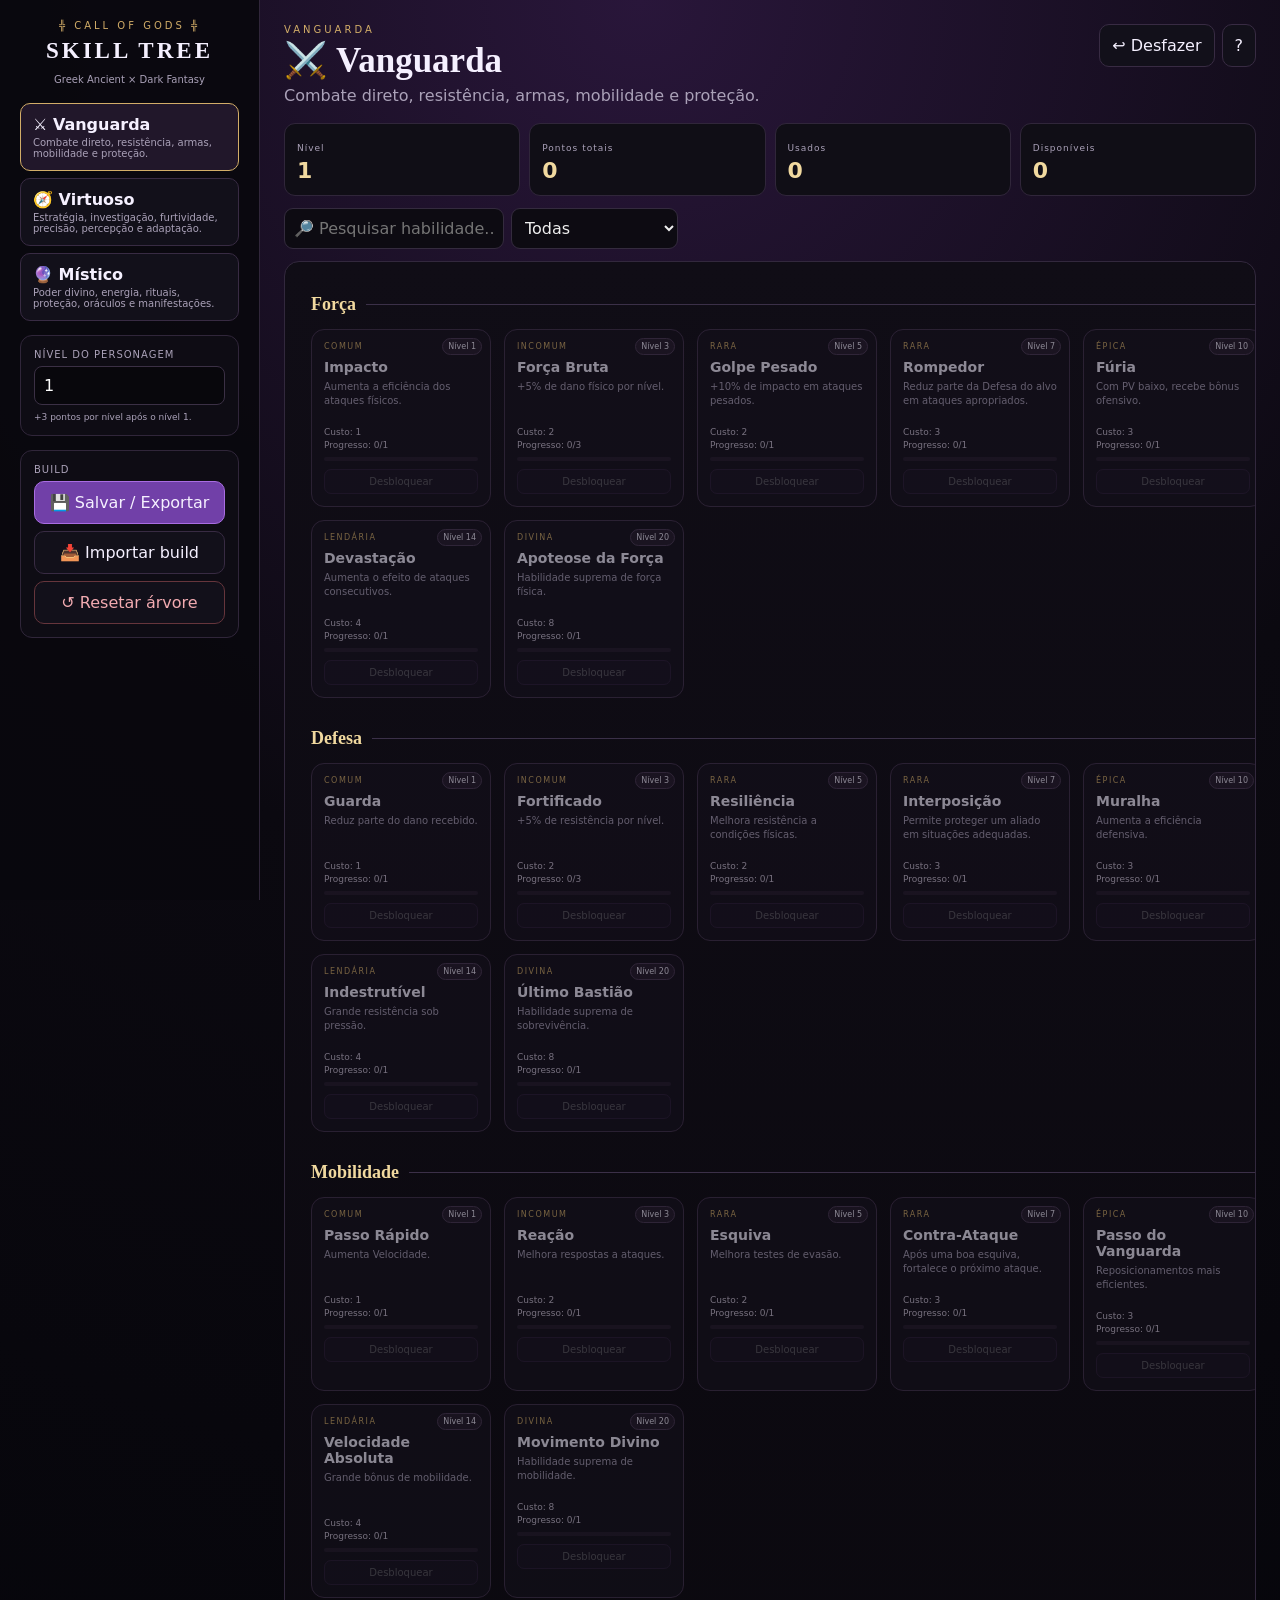
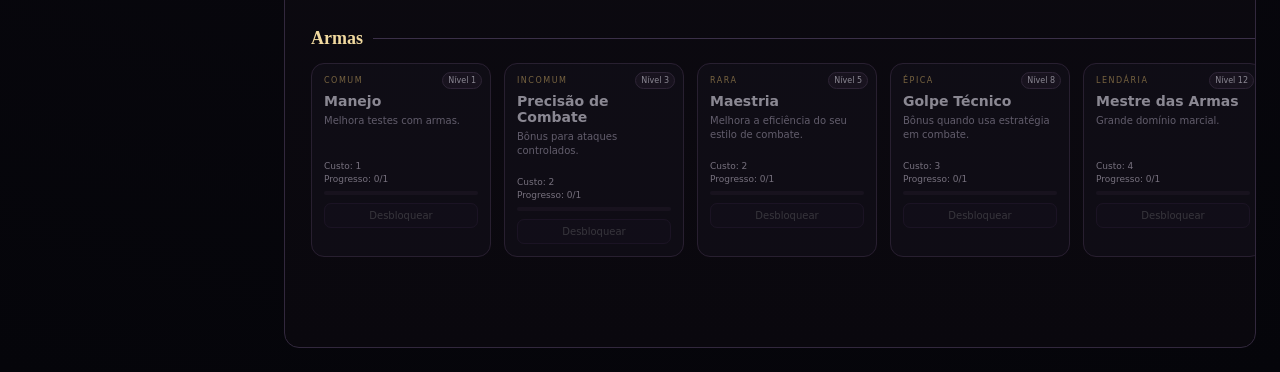
==== commit 7e90efca: "Update index.html" ====
--- a/index.html
+++ b/index.html
@@ -1,746 +1,108 @@
-<!DOCTYPE html>
+<!doctype html>
 <html lang="pt-BR">
 <head>
-<meta charset="UTF-8">
-<meta name="viewport" content="width=device-width, initial-scale=1.0, viewport-fit=cover">
-<meta name="theme-color" content="#09070d">
-<meta name="description" content="CALL OF GODS — RPG • Oráculo Digital">
-<title>CALL OF GODS — Oráculo Digital</title>
+<meta charset="utf-8">
+<meta name="viewport" content="width=device-width,initial-scale=1">
+<title>Call of Gods — Skill Tree</title>
 <style>
-:root{
-  --bg:#08070b; --panel:#111019; --panel2:#171421; --panel3:#0d0b12;
-  --purple:#7b4bd3; --purple2:#b38cff; --gold:#c9a45a; --gold2:#f0d38a;
-  --bronze:#8f6b3f; --ink:#eee8dc; --muted:#a69eac; --line:rgba(201,164,90,.24);
-  --good:#79d7a5; --bad:#d77a86; --blue:#75b8e8; --shadow:0 20px 60px rgba(0,0,0,.42);
-  --radius:16px; --nav:250px;
-}
-*{box-sizing:border-box}
-html{scroll-behavior:smooth}
-body{
-  margin:0; min-height:100vh; background:
-  radial-gradient(circle at 75% 10%,rgba(123,75,211,.13),transparent 28%),
-  radial-gradient(circle at 15% 85%,rgba(201,164,90,.06),transparent 30%),
-  linear-gradient(145deg,#07060a,#0c0911 55%,#08070b);
-  color:var(--ink); font-family:Inter,ui-sans-serif,system-ui,-apple-system,BlinkMacSystemFont,"Segoe UI",sans-serif;
-  overflow-x:hidden;
-}
-body:before{
-  content:"";position:fixed;inset:0;pointer-events:none;opacity:.035;
-  background-image:linear-gradient(90deg,transparent 49%,#fff 50%,transparent 51%),linear-gradient(0deg,transparent 49%,#fff 50%,transparent 51%);
-  background-size:42px 42px; mix-blend-mode:screen;
-}
-button,input,textarea,select{font:inherit}
-button{cursor:pointer}
-a{color:inherit;text-decoration:none}
-::selection{background:rgba(123,75,211,.45);color:#fff}
-.app{display:flex;min-height:100vh}
-.sidebar{
-  position:fixed;z-index:30;top:0;left:0;bottom:0;width:var(--nav);
-  background:linear-gradient(180deg,rgba(14,11,20,.97),rgba(7,6,10,.98));
-  border-right:1px solid var(--line);box-shadow:20px 0 60px rgba(0,0,0,.25);
-  padding:22px 16px;display:flex;flex-direction:column;
-}
-.brand{padding:4px 8px 22px;border-bottom:1px solid var(--line)}
-.brand small{display:block;color:var(--gold);letter-spacing:.24em;font-size:.66rem}
-.brand h1{font-family:Georgia,serif;font-size:1.32rem;letter-spacing:.12em;margin:7px 0 3px}
-.brand p{font-size:.67rem;color:var(--muted);letter-spacing:.12em;margin:0}
-.nav{padding:20px 0;display:grid;gap:7px}
-.nav button{
-  width:100%;border:1px solid transparent;background:transparent;color:#b8b0bd;text-align:left;
-  padding:12px 12px;border-radius:11px;transition:.2s;letter-spacing:.06em;font-size:.76rem
-}
-.nav button:hover,.nav button.active{background:rgba(123,75,211,.11);border-color:rgba(123,75,211,.25);color:#fff}
-.nav button.active{box-shadow:inset 3px 0 var(--gold)}
-.nav .ico{display:inline-block;width:27px;color:var(--gold);font-size:1rem}
-.side-foot{margin-top:auto;color:#6f6875;font-size:.62rem;line-height:1.5;padding:8px}
-.main{margin-left:var(--nav);width:calc(100% - var(--nav));min-width:0}
-.topbar{
-  position:sticky;top:0;z-index:20;height:62px;display:flex;align-items:center;justify-content:space-between;
-  padding:0 28px;background:rgba(8,7,11,.78);backdrop-filter:blur(16px);border-bottom:1px solid var(--line)
-}
-.status-dot{display:inline-block;width:7px;height:7px;border-radius:50%;background:var(--good);box-shadow:0 0 10px var(--good);margin-right:8px}
-.save-state{font-size:.7rem;color:var(--muted)}
-.quick-actions{display:flex;gap:8px}
-.btn{
-  border:1px solid var(--line);background:rgba(201,164,90,.06);color:var(--ink);padding:9px 13px;border-radius:9px;
-  transition:.2s;letter-spacing:.04em;font-size:.73rem
-}
-.btn:hover{border-color:rgba(201,164,90,.55);transform:translateY(-1px);background:rgba(201,164,90,.11)}
-.btn.primary{background:linear-gradient(135deg,#5d36a7,#8a58df);border-color:#9c72e5;color:white}
-.btn.danger{border-color:rgba(215,122,134,.4);color:#efabb4}
-.content{padding:34px;max-width:1500px;margin:auto}
-.page{display:none;animation:pageIn .3s ease}
-.page.active{display:block}
-@keyframes pageIn{from{opacity:0;transform:translateY(6px)}to{opacity:1;transform:none}}
-.eyebrow{color:var(--gold);font-size:.68rem;letter-spacing:.25em;text-transform:uppercase}
-.hero{
-  min-height:480px;display:grid;place-items:center;text-align:center;position:relative;overflow:hidden;
-  border:1px solid var(--line);border-radius:24px;background:
-  radial-gradient(circle at center,rgba(123,75,211,.14),transparent 45%),
-  linear-gradient(135deg,rgba(255,255,255,.025),transparent 50%);
-  box-shadow:var(--shadow)
-}
-.hero:before,.hero:after{content:"";position:absolute;border:1px solid rgba(201,164,90,.16);border-radius:50%;pointer-events:none}
-.hero:before{width:360px;height:360px;transform:rotate(17deg)}
-.hero:after{width:500px;height:500px;border-style:dashed;opacity:.5}
-.constellation{position:absolute;inset:0;opacity:.18;background-image:radial-gradient(#e6d2a5 1px,transparent 1px);background-size:57px 57px}
-.hero-inner{position:relative;z-index:2;padding:45px 20px;max-width:850px}
-.hero h2{font-family:Georgia,serif;font-size:clamp(2.3rem,7vw,5.6rem);letter-spacing:.13em;margin:12px 0;color:#f4eee3;text-shadow:0 0 35px rgba(179,140,255,.18)}
-.hero .tagline{max-width:720px;margin:0 auto 28px;color:#c6becb;font-family:Georgia,serif;font-style:italic;font-size:clamp(.95rem,2vw,1.18rem);line-height:1.75}
-.hero-actions{display:flex;justify-content:center;gap:10px;flex-wrap:wrap}
-.section-title{display:flex;align-items:end;justify-content:space-between;gap:15px;margin:36px 0 14px}
-.section-title h3{font-family:Georgia,serif;font-weight:500;font-size:1.25rem;margin:0}
-.grid3{display:grid;grid-template-columns:repeat(3,1fr);gap:15px}
-.grid2{display:grid;grid-template-columns:repeat(2,1fr);gap:15px}
-.card{
-  background:linear-gradient(145deg,rgba(23,20,33,.95),rgba(12,10,16,.95));border:1px solid var(--line);
-  border-radius:var(--radius);padding:20px;box-shadow:0 12px 40px rgba(0,0,0,.18);position:relative;overflow:hidden
-}
-.card:after{content:"";position:absolute;inset:0;pointer-events:none;background:linear-gradient(115deg,rgba(255,255,255,.035),transparent 35%)}
-.card .symbol{font-size:1.5rem;color:var(--gold);margin-bottom:9px}
-.card h4{margin:0 0 8px;font-family:Georgia,serif;font-size:1rem;letter-spacing:.04em}
-.card p{color:var(--muted);font-size:.84rem;line-height:1.65;margin:0}
-.panel-head{display:flex;align-items:center;justify-content:space-between;gap:10px;border-bottom:1px solid var(--line);padding-bottom:14px;margin-bottom:16px}
-.panel-head h3{margin:0;font-family:Georgia,serif;font-weight:500}
-.form-section{margin-bottom:16px}
-.form-section h4{font-family:Georgia,serif;font-weight:500;color:var(--gold2);margin:0 0 12px;font-size:.95rem}
-.form-grid{display:grid;grid-template-columns:repeat(3,1fr);gap:11px}
-.field{display:flex;flex-direction:column;gap:6px}
-.field.full{grid-column:1/-1}
-.field label{font-size:.68rem;color:#9d95a2;letter-spacing:.12em;text-transform:uppercase}
-input,textarea,select{
-  width:100%;background:#0b0910;border:1px solid rgba(201,164,90,.17);color:#eee8dc;border-radius:9px;
-  padding:10px 11px;outline:none;transition:.2s
-}
-input:focus,textarea:focus,select:focus{border-color:rgba(179,140,255,.7);box-shadow:0 0 0 3px rgba(123,75,211,.1)}
-textarea{min-height:110px;resize:vertical;line-height:1.5}
-.character-layout{display:grid;grid-template-columns:minmax(0,1.7fr) minmax(290px,.8fr);gap:15px}
-.stat-grid{display:grid;grid-template-columns:repeat(3,1fr);gap:10px}
-.stat{
-  border:1px solid rgba(179,140,255,.18);background:rgba(123,75,211,.045);border-radius:12px;padding:13px;
-}
-.stat-head{display:flex;justify-content:space-between;gap:8px;align-items:center}
-.stat-name{font-size:.69rem;letter-spacing:.13em;color:#bdb4c4}
-.stat-value{font-size:1.35rem;color:var(--gold2);font-family:Georgia,serif}
-.stat-controls{display:flex;gap:5px;margin-top:9px}
-.stat-controls button{flex:1;border:1px solid rgba(201,164,90,.2);background:#0b0910;color:#c9a45a;border-radius:7px;height:30px}
-.stat-controls button:hover{background:rgba(201,164,90,.08)}
-.status-grid{display:grid;grid-template-columns:repeat(2,1fr);gap:8px}
-.status-box{padding:12px;border-left:2px solid var(--gold);background:rgba(255,255,255,.025);border-radius:0 9px 9px 0}
-.status-box small{display:block;color:#847b8b;font-size:.62rem;letter-spacing:.1em}
-.status-box strong{display:block;font-size:1.15rem;margin-top:2px}
-.skill-list{display:grid;gap:12px}
-.skill-group{border:1px solid rgba(201,164,90,.14);border-radius:12px;padding:13px;background:rgba(0,0,0,.12)}
-.skill-group h5{margin:0 0 9px;color:var(--gold2);font-family:Georgia,serif}
-.skill-row{display:grid;grid-template-columns:1fr 72px;gap:9px;align-items:center;margin:6px 0}
-.skill-row label{font-size:.75rem;color:#c5beca}
-.skill-row input{text-align:center;padding:8px}
-.chips{display:flex;flex-wrap:wrap;gap:7px}
-.chip{border:1px solid var(--line);border-radius:999px;padding:6px 9px;font-size:.68rem;color:#bdb4c4}
-.class-grid,.bond-grid,.pantheon-grid{display:grid;grid-template-columns:repeat(3,1fr);gap:12px}
-.select-card{padding:17px;border:1px solid var(--line);border-radius:13px;background:rgba(255,255,255,.018);cursor:pointer;transition:.2s}
-.select-card:hover,.select-card.selected{border-color:rgba(179,140,255,.65);background:rgba(123,75,211,.09)}
-.select-card.selected{box-shadow:0 0 0 1px rgba(201,164,90,.18) inset}
-.select-card h4{margin:0 0 6px;color:#f1e9dc;font-family:Georgia,serif}
-.select-card p{font-size:.75rem;line-height:1.55;color:var(--muted);margin:0}
-.meta{font-size:.65rem;color:var(--gold);letter-spacing:.1em;text-transform:uppercase}
-.tree-toolbar{display:flex;align-items:center;justify-content:space-between;gap:10px;flex-wrap:wrap;margin-bottom:15px}
-.points{padding:10px 14px;border:1px solid var(--line);border-radius:10px;background:rgba(201,164,90,.05)}
-.points strong{color:var(--gold2)}
-.tree-shell{display:grid;grid-template-columns:minmax(0,1fr) 310px;gap:15px}
-.tree{
-  min-height:700px;position:relative;overflow:auto;border:1px solid var(--line);border-radius:18px;
-  background:
-   radial-gradient(circle at 50% 20%,rgba(123,75,211,.11),transparent 35%),
-   linear-gradient(180deg,#100c18,#0b0910);
-  padding:35px 25px;
-}
-.tree-inner{min-width:850px;position:relative;height:760px}
-.tree-lines{position:absolute;inset:0;pointer-events:none}
-.tree-lines line{stroke:rgba(201,164,90,.2);stroke-width:2}
-.tree-lines line.live{stroke:rgba(179,140,255,.62);filter:drop-shadow(0 0 4px rgba(179,140,255,.35))}
-.node{
-  position:absolute;width:135px;min-height:72px;transform:translate(-50%,-50%);border-radius:13px;
-  border:1px solid rgba(201,164,90,.25);background:linear-gradient(145deg,#1a1425,#0c0a10);
-  padding:9px;text-align:center;transition:.2s;z-index:2;color:#d6cfda
-}
-.node:hover{transform:translate(-50%,-50%) scale(1.035);border-color:rgba(201,164,90,.7)}
-.node .node-name{font-size:.72rem;font-weight:700}
-.node .node-cost{font-size:.58rem;color:var(--gold);margin-top:4px}
-.node.locked{opacity:.42;filter:saturate(.55)}
-.node.available{border-color:rgba(117,184,232,.65);box-shadow:0 0 18px rgba(117,184,232,.1)}
-.node.unlocked{border-color:rgba(121,215,165,.65);background:linear-gradient(145deg,rgba(40,88,70,.45),#0c0a10);box-shadow:0 0 20px rgba(121,215,165,.1)}
-.tree-info{position:sticky;top:78px;align-self:start}
-.info-empty{color:var(--muted);font-size:.82rem;line-height:1.65}
-.info-name{font-family:Georgia,serif;font-size:1.25rem;margin:0 0 6px}
-.info-effect{border-left:2px solid var(--purple2);padding-left:10px;margin:15px 0;color:#c9c0d0;font-size:.82rem;line-height:1.55}
-.requirements{font-size:.72rem;color:#a79fac;line-height:1.6}
-.lore{max-width:950px;margin:auto}
-.lore p{font-family:Georgia,serif;color:#c7beca;line-height:1.9;font-size:1rem}
-.quote{border-left:2px solid var(--gold);padding:8px 0 8px 20px;color:#e7dcc7;font-family:Georgia,serif;font-style:italic}
-.gods-layout{display:grid;grid-template-columns:1fr 1fr;gap:15px}
-.god-grid{display:grid;grid-template-columns:repeat(2,1fr);gap:10px}
-.god{
-  border:1px solid rgba(201,164,90,.15);padding:13px;border-radius:11px;background:rgba(255,255,255,.015)
-}
-.god h4{margin:0 0 4px;font-family:Georgia,serif}.god p{margin:0;color:var(--muted);font-size:.72rem;line-height:1.45}
-.rivals{display:grid;gap:8px}
-.rival{display:flex;justify-content:space-between;gap:10px;align-items:center;border-bottom:1px solid rgba(201,164,90,.1);padding:10px 2px;font-size:.78rem}
-.rival span{color:var(--gold)} 
-.system-grid{display:grid;grid-template-columns:1.1fr .9fr;gap:15px}
-.table-wrap{overflow:auto}
-table{width:100%;border-collapse:collapse;font-size:.75rem}
-th,td{text-align:left;padding:10px;border-bottom:1px solid rgba(201,164,90,.12)}
-th{color:var(--gold2);font-weight:500}
-.rollbox{display:grid;grid-template-columns:repeat(4,1fr);gap:9px}
-.rollbox .field{grid-column:auto}
-.roll-result{margin-top:14px;border:1px solid var(--line);border-radius:12px;padding:15px;background:rgba(123,75,211,.06)}
-.roll-result strong{font-family:Georgia,serif;font-size:1.15rem}
-.dice{display:flex;flex-wrap:wrap;gap:7px;margin-top:8px}.die{width:34px;height:34px;border:1px solid var(--gold);display:grid;place-items:center;border-radius:7px;background:#0b0910;color:var(--gold2);font-weight:700}
-.save-grid{display:grid;grid-template-columns:repeat(2,1fr);gap:15px}
-.code-area{min-height:180px;font-family:ui-monospace,monospace;font-size:.72rem}
-.toast{
- position:fixed;right:18px;bottom:18px;z-index:100;padding:11px 14px;border:1px solid var(--line);border-radius:10px;
- background:#17131f;color:#eee8dc;box-shadow:var(--shadow);opacity:0;transform:translateY(12px);pointer-events:none;transition:.25s;font-size:.75rem
-}
-.toast.show{opacity:1;transform:none}
-.mobile-nav{display:none}
-.particles{position:fixed;inset:0;pointer-events:none;overflow:hidden;z-index:0}
-.particles i{position:absolute;width:2px;height:2px;background:#d8c58f;border-radius:50%;opacity:.25;animation:float 8s linear infinite}
-@keyframes float{from{transform:translateY(100vh);opacity:0}20%{opacity:.25}90%{opacity:.08}to{transform:translateY(-10vh);opacity:0}}
-@media(max-width:1050px){
- .sidebar{width:215px}.main{margin-left:215px;width:calc(100% - 215px)}
- .content{padding:24px}.character-layout,.tree-shell,.system-grid{grid-template-columns:1fr}
- .tree-info{position:relative;top:auto}.tree{min-height:650px}
-}
-@media(max-width:760px){
- :root{--nav:0px}.sidebar{display:none}.main{margin:0;width:100%}.topbar{padding:0 13px;height:56px}
- .quick-actions .btn:nth-child(1){display:none}.content{padding:14px 12px 90px}.hero{min-height:460px;border-radius:17px}
- .grid3,.grid2,.class-grid,.bond-grid,.pantheon-grid,.gods-layout,.save-grid{grid-template-columns:1fr}
- .form-grid{grid-template-columns:1fr 1fr}.field.full{grid-column:1/-1}.stat-grid{grid-template-columns:1fr 1fr}
- .god-grid{grid-template-columns:1fr}.rollbox{grid-template-columns:1fr 1fr}
- .mobile-nav{
-   position:fixed;display:flex;z-index:40;bottom:0;left:0;right:0;height:66px;padding:7px 6px env(safe-area-inset-bottom);
-   background:rgba(8,7,11,.95);backdrop-filter:blur(15px);border-top:1px solid var(--line);justify-content:space-around
- }
- .mobile-nav button{border:0;background:transparent;color:#827986;font-size:.58rem;display:grid;gap:2px;place-items:center;min-width:52px}
- .mobile-nav button span:first-child{font-size:1.1rem;color:var(--gold)}.mobile-nav button.active{color:#fff}
- .tree{padding:20px 10px}.tree-inner{min-width:760px}
- .section-title{margin-top:25px}.hero h2{letter-spacing:.08em}.hero .tagline{line-height:1.55}
-}
-@media(max-width:430px){
- .form-grid{grid-template-columns:1fr}.stat-grid{grid-template-columns:1fr 1fr}.rollbox{grid-template-columns:1fr}
- .hero-actions .btn{width:100%}.hero{min-height:430px}.content{padding-left:9px;padding-right:9px}
-}
-
-/* COMMAND CENTER / CRIS-LIKE INFORMATION DENSITY */
-:root{
- --hud:#0a0910; --hudline:rgba(179,140,255,.18); --cyan:#8bc9e8;
-}
-.topbar:before{content:"SYSTEM // CALL OF GODS";font-family:ui-monospace,monospace;color:#71687a;font-size:.62rem;letter-spacing:.18em;position:absolute;left:50%;transform:translateX(-50%)}
-.command-strip{display:grid;grid-template-columns:repeat(4,1fr);gap:8px;margin-bottom:15px}
-.command-cell{border:1px solid var(--hudline);background:rgba(10,9,16,.72);padding:9px 11px;border-radius:8px;min-width:0}
-.command-cell small{display:block;color:#655e6c;font:10px ui-monospace,monospace;letter-spacing:.13em}
-.command-cell strong{display:block;color:#d9d1df;font:11px ui-monospace,monospace;margin-top:4px;white-space:nowrap;overflow:hidden;text-overflow:ellipsis}
-.command-cell strong.live{color:var(--good)}
-.module{
- border:1px solid var(--hudline);background:linear-gradient(180deg,rgba(17,15,24,.96),rgba(9,8,13,.96));
- border-radius:12px;box-shadow:0 10px 35px rgba(0,0,0,.2);overflow:hidden
-}
-.module-head{display:flex;align-items:center;justify-content:space-between;padding:11px 13px;border-bottom:1px solid var(--hudline);background:rgba(255,255,255,.018)}
-.module-head .mh-title{font:700 11px ui-monospace,monospace;letter-spacing:.13em;color:#d7d0dc}
-.module-head .mh-state{font:9px ui-monospace,monospace;color:#6e6675}
-.dashboard-grid{display:grid;grid-template-columns:1.45fr .8fr .8fr;gap:10px;margin-bottom:15px}
-.readout{padding:15px}.readout .label{font:9px ui-monospace,monospace;color:#77707e;letter-spacing:.14em}.readout .value{font:1.6rem Georgia,serif;color:var(--gold2);margin-top:4px}
-.meter{height:3px;background:#24202a;margin-top:9px;border-radius:99px;overflow:hidden}.meter i{display:block;height:100%;background:linear-gradient(90deg,var(--purple),var(--gold));width:65%}
-.page > .section-title:first-child{margin-top:0}
-@media(max-width:760px){
- .topbar:before{display:none}
- .command-strip{grid-template-columns:repeat(2,1fr)}
- .dashboard-grid{grid-template-columns:1fr 1fr}
-}
-@media(max-width:430px){.dashboard-grid{grid-template-columns:1fr}.command-strip{grid-template-columns:1fr 1fr}}
+:root{--bg:#08070c;--panel:#11101a;--panel2:#171421;--gold:#d2ad68;--gold2:#f1d99f;--purple:#8d4ed0;--purple2:#bd79ff;--text:#f5f0ff;--muted:#aaa1b8;--line:#3b3048;--ok:#72d0a0;--bad:#d56a74}
+*{box-sizing:border-box}html,body{margin:0;min-height:100%;background:radial-gradient(circle at 50% 0,#29163a 0,#0b0910 43%,#05050a 100%);color:var(--text);font-family:Inter,system-ui,Arial,sans-serif}button,input,select,textarea{font:inherit}button{cursor:pointer}
+.app{min-height:100vh;display:grid;grid-template-columns:260px 1fr}
+aside{padding:20px;background:#09080ee8;border-right:1px solid #30263a;position:sticky;top:0;height:100vh}
+.brand{text-align:center;margin-bottom:18px}.sig{font-size:10px;letter-spacing:3px;color:var(--gold)}.brand h1{font:700 23px Georgia,serif;letter-spacing:3px;margin:7px 0}.brand p{font-size:10px;color:var(--muted)}
+.classes{display:grid;gap:7px}.classBtn,.btn{border:1px solid #382b43;background:#12101a;color:var(--text);border-radius:10px;padding:11px 12px}.classBtn{text-align:left}.classBtn.active{border-color:var(--gold);background:#21172a}.classBtn b{display:block}.classBtn small{display:block;color:var(--muted);font-size:10px;margin-top:3px}
+.box{margin-top:14px;padding:13px;border:1px solid #30263a;border-radius:12px;background:#0e0c14}.box label{font-size:10px;color:var(--muted);display:block;margin-bottom:6px;letter-spacing:1px}.box input{width:100%;background:#08070c;border:1px solid #3b3045;color:#fff;border-radius:8px;padding:9px}
+.sideBtns{display:grid;gap:7px}.btn.primary{background:#7140a8;border-color:#a96de2}.btn.danger{color:#f2abb1;border-color:#66353c}.btn.full{width:100%}
+main{padding:24px;min-width:0}.head{display:flex;justify-content:space-between;gap:15px;align-items:flex-start}.eyebrow{font-size:10px;letter-spacing:3px;color:var(--gold)}h2.title{font:700 35px Georgia,serif;margin:5px 0}.desc{margin:0;color:var(--muted);max-width:780px}.headBtns{display:flex;gap:7px;flex-wrap:wrap}
+.stats{display:grid;grid-template-columns:repeat(4,1fr);gap:9px;margin:18px 0 12px}.stat{background:#100e16;border:1px solid #30263a;border-radius:11px;padding:12px}.stat span{font-size:9px;color:var(--muted);letter-spacing:1px}.stat strong{display:block;color:var(--gold2);font-size:22px;margin-top:3px}
+.tools{display:flex;gap:7px;flex-wrap:wrap;margin-bottom:12px}.tools input,.tools select{background:#0d0b12;color:#eee;border:1px solid #342b3e;border-radius:9px;padding:9px}.tools input{min-width:220px}
+.treeWrap{overflow:auto;border:1px solid #32283d;border-radius:15px;background:linear-gradient(#100d16,#0a080e);min-height:620px}.tree{min-width:1080px;padding:24px 26px 60px}.branch{margin:8px 0 30px}.branchTitle{display:flex;gap:10px;align-items:center;color:var(--gold2);font:600 18px Georgia,serif}.branchTitle:after{content:"";height:1px;background:var(--line);flex:1}.nodes{display:flex;flex-wrap:wrap;gap:13px;margin-top:14px}
+.node{width:180px;min-height:152px;background:#15121d;border:1px solid #43334e;border-radius:13px;padding:12px;position:relative;transition:.18s;user-select:none}.node:hover{transform:translateY(-2px);border-color:#755694}.node.locked{opacity:.55}.node.available{border-color:var(--purple2)}.node.unlocked{border-color:var(--gold);box-shadow:0 0 0 1px #d2ad6820}.rarity{font-size:8px;letter-spacing:1.5px;color:var(--gold);text-transform:uppercase}.node h3{font-size:14px;margin:8px 0 5px}.node p{font-size:10px;color:var(--muted);line-height:1.35;min-height:40px;margin:0 0 7px}.meta{font-size:9px;color:#cfc5d8;margin-top:3px}.levelPill{position:absolute;right:8px;top:8px;font-size:8px;background:#251d2d;border:1px solid #4c3b56;border-radius:99px;padding:3px 5px}.progress{height:4px;background:#251d2d;border-radius:99px;overflow:hidden;margin-top:7px}.progress i{display:block;height:100%;background:linear-gradient(90deg,var(--purple),var(--gold));width:0}.buy{width:100%;margin-top:8px;padding:6px;border-radius:7px;border:1px solid #5e3b73;background:#25172e;color:#fff;font-size:10px}.buy:disabled{opacity:.3;cursor:not-allowed}
+.toast{display:none;position:fixed;bottom:18px;left:50%;transform:translateX(-50%);background:#18131f;border:1px solid #574164;border-radius:10px;padding:10px 15px;z-index:50}
+.modal{display:none;position:fixed;inset:0;background:#000b;z-index:40;align-items:center;justify-content:center;padding:16px}.modal.open{display:flex}.card{width:min(520px,100%);background:#11101a;border:1px solid #4b3a58;border-radius:15px;padding:19px;box-shadow:0 20px 70px #000}.close{float:right;background:none;border:0;color:#aaa;font-size:23px}.media{height:170px;border-radius:10px;background:radial-gradient(circle,#542b78,#17111e 70%);display:flex;align-items:center;justify-content:center;text-align:center;color:#dbc9eb;font-size:12px;margin:14px 0;overflow:hidden}.media img{width:100%;height:100%;object-fit:cover}.details{display:grid;grid-template-columns:1fr 1fr;gap:7px}.details div{background:#0c0a10;border:1px solid #29212f;border-radius:8px;padding:9px;font-size:11px}.details b{display:block;color:var(--muted);font-size:8px;text-transform:uppercase;margin-bottom:3px}.code{width:100%;min-height:130px;background:#08070c;color:#ddd;border:1px solid #3a3044;border-radius:9px;padding:10px;resize:vertical;margin:10px 0}
+@media(max-width:850px){.app{display:block}aside{position:relative;height:auto;border-right:0;border-bottom:1px solid #30263a;padding:14px}.brand{margin-bottom:10px}.classes{grid-template-columns:repeat(3,1fr)}.classBtn small{display:none}main{padding:14px}.head{display:block}.headBtns{margin-top:10px}.stats{grid-template-columns:repeat(2,1fr)}.treeWrap{min-height:540px}.tree{min-width:930px;padding:18px}.node{width:168px}}
+@media(max-width:500px){.classes{grid-template-columns:1fr}.tools input{min-width:0;width:100%}.details{grid-template-columns:1fr}.title{font-size:29px!important}}
 </style>
 </head>
 <body>
-<div class="particles" aria-hidden="true"></div>
 <div class="app">
-<aside class="sidebar">
-  <div class="brand"><small>ORÁCULO DIGITAL</small><h1>CALL OF GODS</h1><p>RPG SYSTEM • v1.0</p></div>
-  <nav class="nav" aria-label="Navegação principal">
-    <button data-page="home" class="active"><span class="ico">⌂</span> INÍCIO</button>
-    <button data-page="character"><span class="ico">♙</span> PERSONAGEM</button>
-    <button data-page="skills"><span class="ico">✦</span> SKILL TREE</button>
-    <button data-page="system"><span class="ico">⚖</span> SISTEMA</button>
-    <button data-page="lore"><span class="ico">☉</span> O CHAMADO</button>
-    <button data-page="mythology"><span class="ico">♜</span> MITOLOGIA</button>
-    <button data-page="save"><span class="ico">✧</span> SALVAR</button>
-  </nav>
-  <div class="side-foot">LOCAL • OFFLINE READY<br>Os dados pertencem ao seu navegador.</div>
+<aside>
+ <div class="brand"><div class="sig">╬ CALL OF GODS ╬</div><h1>SKILL TREE</h1><p>Greek Ancient × Dark Fantasy</p></div>
+ <div class="classes" id="classes"></div>
+ <div class="box"><label>NÍVEL DO PERSONAGEM</label><input id="level" type="number" min="1" max="20" value="1"><div style="font-size:9px;color:var(--muted);margin-top:7px">+3 pontos por nível após o nível 1.</div></div>
+ <div class="box"><label>BUILD</label><div class="sideBtns"><button class="btn primary full" id="save">💾 Salvar / Exportar</button><button class="btn full" id="import">📥 Importar build</button><button class="btn danger full" id="reset">↺ Resetar árvore</button></div></div>
 </aside>
-
-<main class="main">
-<header class="topbar">
-  <div class="save-state"><span class="status-dot"></span><span id="saveState">ORÁCULO SINCRONIZADO</span></div>
-  <div class="quick-actions">
-    <button class="btn" id="quickSave">SALVAR AGORA</button>
-    <button class="btn primary" data-page-jump="character">ABRIR FICHA</button>
-  </div>
-</header>
-
-<div class="content">
-<div class="command-strip" aria-label="Status do sistema">
-  <div class="command-cell"><small>SISTEMA</small><strong class="live">ONLINE // OFFLINE READY</strong></div>
-  <div class="command-cell"><small>PROTOCOLO</small><strong>D5 • ORÁCULO</strong></div>
-  <div class="command-cell"><small>REGISTRO</small><strong id="commandCharacter">SEM PERSONAGEM</strong></div>
-  <div class="command-cell"><small>CLASSE</small><strong id="commandClass">NÃO DEFINIDA</strong></div>
-</div>
-
-<section id="home" class="page active">
-  <div class="hero">
-    <div class="constellation"></div>
-    <div class="hero-inner">
-      <div class="eyebrow">╬ • GREEK ANCIENT × DIGITAL ORACLE • ╬</div>
-      <h2>CALL OF GODS</h2>
-      <p class="tagline">“Talvez seja coincidência.<br>Talvez seja destino.<br>Ou talvez o Chamado já tenha escolhido seus primeiros nomes.”</p>
-      <div class="hero-actions">
-        <button class="btn primary" data-page-jump="character">ABRIR FICHA</button>
-        <button class="btn" data-page-jump="skills">ABRIR SKILL TREE</button>
-      </div>
-    </div>
-  </div>
-  <div class="dashboard-grid">
-  <div class="module"><div class="module-head"><span class="mh-title">IDENTIDADE // REGISTRO</span><span class="mh-state">LOCAL</span></div><div class="readout"><div class="label">PERSONAGEM ATIVO</div><div class="value" id="dashName">NENHUM</div><div class="meter"><i id="dashLevelMeter"></i></div></div></div>
-  <div class="module"><div class="module-head"><span class="mh-title">NÍVEL</span><span class="mh-state">LVL</span></div><div class="readout"><div class="label">PROGRESSÃO</div><div class="value" id="dashLevel">01</div></div></div>
-  <div class="module"><div class="module-head"><span class="mh-title">PONTOS</span><span class="mh-state">SKILL</span></div><div class="readout"><div class="label">DISPONÍVEIS</div><div class="value" id="dashPoints">00</div></div></div>
-</div>
-<div class="section-title"><div><div class="eyebrow">REGISTRO I</div><h3>Os primeiros sinais</h3></div></div>
-  <div class="grid3">
-    <article class="card"><div class="symbol">🏛</div><h4>O MUNDO</h4><p>Os deuses gregos e nórdicos existem no mesmo mundo, escondidos da maioria dos mortais.</p></article>
-    <article class="card"><div class="symbol">✦</div><h4>O CHAMADO</h4><p>Algo antigo despertou. Criaturas aparecem onde não deveriam. Artefatos despertam. Pessoas começam a ter sonhos estranhos e ouvir sussurros.</p></article>
-    <article class="card"><div class="symbol">⚡</div><h4>SEU CAMINHO</h4><p>Crie seu personagem, escolha seu vínculo divino e construa sua própria evolução.</p></article>
-  </div>
-</section>
-
-<section id="character" class="page">
-  <div class="section-title"><div><div class="eyebrow">ORÁCULO • FICHA</div><h3>Registro do Personagem</h3></div><span class="meta" id="classBadge">SEM CLASSE</span></div>
-  <div class="character-layout">
-    <div>
-      <div class="card form-section">
-        <div class="panel-head"><h3>𝑰𝒅𝒆𝒏𝒕𝒊𝒅𝒂𝒅𝒆</h3><span class="meta">REGISTRO</span></div>
-        <div class="form-grid">
-          <div class="field"><label>Nome</label><input data-bind="name" placeholder="Nome do personagem"></div>
-          <div class="field"><label>Idade</label><input data-bind="age" type="number" min="0" max="999"></div>
-          <div class="field"><label>Raça</label><input data-bind="race" placeholder="Humano, descendente..."></div>
-          <div class="field"><label>Origem</label><input data-bind="origin" placeholder="Cidade, reino, região..."></div>
-          <div class="field"><label>Classe</label><select data-bind="class"><option value="">Escolha...</option><option>Vanguarda</option><option>Virtuoso</option><option>Místico</option></select></div>
-          <div class="field"><label>Linhagem / Vínculo Divino</label><input data-bind="bond" placeholder="Filho de Hebe..."></div>
-          <div class="field full"><label>Título / Apelido</label><input data-bind="title" placeholder="O nome pelo qual os outros o conhecem"></div>
-        </div>
-      </div>
-      <div class="card form-section">
-        <div class="panel-head"><h3>𝑷𝒆𝒓𝒔𝒐𝒏𝒂𝒍𝒊𝒅𝒂𝒅𝒆</h3></div>
-        <div class="form-grid">
-          <div class="field full"><label>Personalidade</label><textarea data-bind="personality"></textarea></div>
-          <div class="field"><label>Gostos</label><textarea data-bind="likes"></textarea></div>
-          <div class="field"><label>Desgostos</label><textarea data-bind="dislikes"></textarea></div>
-          <div class="field"><label>Medos</label><textarea data-bind="fears"></textarea></div>
-          <div class="field full"><label>Objetivos</label><textarea data-bind="goals"></textarea></div>
-        </div>
-      </div>
-      <div class="card form-section">
-        <div class="panel-head"><h3>𝑯𝒊𝒔𝒕𝒐́𝒓𝒊𝒂</h3></div>
-        <div class="field"><label>História do personagem</label><textarea data-bind="history" style="min-height:180px"></textarea></div>
-      </div>
-      <div class="card form-section">
-        <div class="panel-head"><h3>𝑶 𝑪𝒉𝒂𝒎𝒂𝒅𝒐</h3></div>
-        <div class="form-grid">
-          <div class="field"><label>Manifestação</label><textarea data-bind="manifestation"></textarea></div>
-          <div class="field"><label>Símbolo / Marca</label><textarea data-bind="mark"></textarea></div>
-          <div class="field"><label>Primeiro contato</label><textarea data-bind="firstContact"></textarea></div>
-        </div>
-      </div>
-    </div>
-    <aside>
-      <div class="card form-section">
-        <div class="panel-head"><h3>𝑨𝒕𝒓𝒊𝒃𝒖𝒕𝒐𝒔</h3><span class="meta">0 — 35</span></div>
-        <div class="stat-grid" id="attributes"></div>
-      </div>
-      <div class="card form-section">
-        <div class="panel-head"><h3>𝑺𝒕𝒂𝒕𝒖𝒔</h3><span class="meta">AUTO</span></div>
-        <div class="status-grid" id="statusGrid"></div>
-      </div>
-      <div class="card">
-        <div class="panel-head"><h3>𝑽𝒊́𝒏𝒄𝒖𝒍𝒐</h3></div>
-        <div id="bondSummary" class="info-empty">Nenhum vínculo registrado.</div>
-        <button class="btn primary" style="margin-top:12px;width:100%" data-page-jump="mythology">EXPLORAR PANTEÕES</button>
-      </div>
-    </aside>
-  </div>
-  <div class="section-title"><div><div class="eyebrow">PERÍCIAS</div><h3>𝑷𝒆𝒓𝒊́𝒄𝒊𝒂𝒔</h3></div></div>
-  <div class="card"><div id="skillsList" class="skill-list"></div></div>
-</section>
-
-<section id="skills" class="page">
-  <div class="section-title"><div><div class="eyebrow">EVOLUÇÃO • NÍVEL <span id="skillLevelLabel">1</span></div><h3>Skill Tree</h3></div></div>
-  <div class="card">
-    <div class="tree-toolbar">
-      <div class="points">PONTOS DISPONÍVEIS: <strong id="pointsAvailable">0</strong> <span style="color:#777">/</span> <span id="pointsTotal">0</span></div>
-      <div style="display:flex;gap:8px;flex-wrap:wrap"><button class="btn" id="changeTree">ALTERNAR CLASSE</button><button class="btn danger" id="resetTree">RESETAR ÁRVORE</button></div>
-    </div>
-    <div class="tree-shell">
-      <div class="tree"><div id="treeInner" class="tree-inner"><svg id="treeLines" class="tree-lines" width="100%" height="100%"></svg><div id="nodes"></div></div></div>
-      <aside class="card tree-info" id="nodeInfo"><div class="info-empty">Selecione um nó para consultar o registro. Nós disponíveis acendem quando seus requisitos são cumpridos.</div></aside>
-    </div>
-  </div>
-</section>
-
-<section id="system" class="page">
-  <div class="section-title"><div><div class="eyebrow">REGRAS • D5</div><h3>Sistema de Testes</h3></div></div>
-  <div class="system-grid">
-    <div class="card">
-      <div class="panel-head"><h3>Oráculo de Dados</h3><span class="meta">3 × D5</span></div>
-      <div class="rollbox">
-        <div class="field"><label>Atributo</label><select id="rollAttr"></select></div>
-        <div class="field"><label>Bônus da perícia</label><input id="rollSkill" type="number" value="0"></div>
-        <div class="field"><label>Modificadores</label><input id="rollMod" type="number" value="0"></div>
-        <div class="field"><label>Dificuldade</label><input id="rollDiff" type="number" value="15"></div>
-      </div>
-      <button class="btn primary" id="rollBtn" style="margin-top:13px;width:100%">ROLAR 3D5</button>
-      <div class="roll-result" id="rollResult">Aguardando o lançamento...</div>
-    </div>
-    <div class="card">
-      <div class="panel-head"><h3>Resultados</h3></div>
-      <div class="table-wrap"><table><thead><tr><th>Resultado</th><th>Regra</th></tr></thead><tbody>
-        <tr><td>FALHA CRÍTICA</td><td>Todos os dados mostram 1.</td></tr>
-        <tr><td>FALHA</td><td>Resultado abaixo da dificuldade.</td></tr>
-        <tr><td>SUCESSO</td><td>Resultado igual ou acima da dificuldade.</td></tr>
-        <tr><td>SUCESSO CRÍTICO</td><td>Todos os dados mostram 5.</td></tr>
-      </tbody></table></div>
-    </div>
-  </div>
-  <div class="section-title"><div><div class="eyebrow">REFERÊNCIA</div><h3>Dificuldades</h3></div></div>
-  <div class="card table-wrap"><table><thead><tr><th>Valor</th><th>Classificação</th></tr></thead><tbody>
-    <tr><td>5</td><td>Muito Fácil</td></tr><tr><td>10</td><td>Fácil</td></tr><tr><td>15</td><td>Normal</td></tr><tr><td>20</td><td>Difícil</td></tr><tr><td>25</td><td>Muito Difícil</td></tr><tr><td>30</td><td>Extremo</td></tr><tr><td>35+</td><td>Divino</td></tr>
-  </tbody></table></div>
-  <div class="section-title"><div><div class="eyebrow">FÓRMULAS</div><h3>Status automáticos</h3></div></div>
-  <div class="grid3">
-    <div class="card"><h4>PV</h4><p>50 + (Vigor × 10)</p></div><div class="card"><h4>PE</h4><p>30 + (Espírito × 5)</p></div><div class="card"><h4>Defesa</h4><p>Igual ao Vigor.</p></div>
-    <div class="card"><h4>Redução de Dano</h4><p>⌊Defesa ÷ 2⌋. O dano recebido nunca fica abaixo de 1.</p></div><div class="card"><h4>Iniciativa</h4><p>Agilidade + Percepção.</p></div><div class="card"><h4>Velocidade</h4><p>5 + Agilidade.</p></div>
-  </div>
-</section>
-
-<section id="lore" class="page">
-  <div class="section-title"><div><div class="eyebrow">ARQUIVO • RESTRITO</div><h3>O Chamado</h3></div></div>
-  <div class="card lore">
-    <p>Durante séculos, humanos trataram histórias sobre deuses, monstros e heróis como simples mitologia.</p>
-    <p>Mas os antigos nunca desapareceram.</p>
-    <p>Olympus, Asgard, criaturas e artefatos continuam existindo longe dos olhos da maioria dos mortais.</p>
-    <p>Então algo mudou.</p>
-    <p>Criaturas começaram a aparecer onde não deveriam.</p><p>Artefatos antigos começaram a despertar.</p>
-    <p>Algumas pessoas começaram a sonhar com lugares que nunca visitaram.</p><p>Outras começaram a ver símbolos.</p><p>Algumas escutam sussurros.</p><p>Outras acordam com uma certeza estranha de que precisam encontrar alguma coisa.</p>
-    <p>Os deuses conhecem relatos antigos sobre esse fenômeno.</p><p>Um nome aparece repetidamente:</p>
-    <p class="quote">O CHAMADO.</p>
-    <p>Ninguém sabe de onde veio.</p><p>Ninguém sabe quem poderá ouvi-lo.</p><p>Ninguém sabe para onde ele leva.</p><p>E ninguém sabe por que começou agora.</p>
-    <p>Enquanto os deuses observam em silêncio, caminhos que jamais deveriam se cruzar começam a convergir.</p>
-    <p class="quote">Talvez seja coincidência.<br>Talvez seja destino.<br>Ou talvez o Chamado já tenha escolhido seus primeiros nomes.</p>
-  </div>
-</section>
-
-<section id="mythology" class="page">
-  <div class="section-title"><div><div class="eyebrow">PANTEÕES</div><h3>Mitologia</h3></div></div>
-  <div class="gods-layout">
-    <div class="card"><div class="panel-head"><h3>☉ Grego</h3><span class="meta">OLYMPUS</span></div><div id="greek" class="god-grid"></div></div>
-    <div class="card"><div class="panel-head"><h3>ᛟ Nórdico</h3><span class="meta">ASGARD & ALÉM</span></div><div id="norse" class="god-grid"></div></div>
-  </div>
-  <div class="section-title"><div><div class="eyebrow">RELAÇÕES</div><h3>Rivalidades conhecidas</h3></div></div>
-  <div class="card"><div id="rivals" class="rivals"></div></div>
-</section>
-
-<section id="save" class="page">
-  <div class="section-title"><div><div class="eyebrow">ARQUIVO LOCAL</div><h3>Salvamento & Transporte</h3></div></div>
-  <div class="save-grid">
-    <div class="card">
-      <div class="panel-head"><h3>Estado da ficha</h3></div>
-      <p style="color:var(--muted);font-size:.8rem;line-height:1.6">O sistema grava automaticamente no <code>localStorage</code> deste navegador.</p>
-      <div style="display:grid;gap:8px;margin-top:13px">
-        <button class="btn primary" id="saveNow">SALVAR AGORA</button>
-        <button class="btn" id="exportBtn">EXPORTAR JSON</button>
-        <button class="btn" id="generateCode">GERAR CÓDIGO</button>
-        <button class="btn danger" id="clearBtn">APAGAR DADOS</button>
-      </div>
-    </div>
-    <div class="card">
-      <div class="panel-head"><h3>Importar ficha</h3></div>
-      <div class="field"><label>JSON ou código gerado</label><textarea id="importArea" class="code-area" placeholder="Cole aqui o JSON exportado ou o código da ficha..."></textarea></div>
-      <button class="btn" id="importBtn" style="margin-top:9px;width:100%">IMPORTAR</button>
-    </div>
-  </div>
-</section>
-</div>
+<main>
+ <div class="head"><div><div class="eyebrow" id="eyebrow"></div><h2 class="title" id="title"></h2><p class="desc" id="desc"></p></div><div class="headBtns"><button class="btn" id="undo">↩ Desfazer</button><button class="btn" id="help">?</button></div></div>
+ <div class="stats"><div class="stat"><span>Nível</span><strong id="lv">1</strong></div><div class="stat"><span>Pontos totais</span><strong id="tp">0</strong></div><div class="stat"><span>Usados</span><strong id="up">0</strong></div><div class="stat"><span>Disponíveis</span><strong id="ap">0</strong></div></div>
+ <div class="tools"><input id="search" placeholder="🔎 Pesquisar habilidade..."><select id="filter"><option value="all">Todas</option><option value="available">Desbloqueáveis</option><option value="unlocked">Desbloqueadas</option><option value="locked">Bloqueadas</option></select></div>
+ <div class="treeWrap"><div class="tree" id="tree"></div></div>
 </main>
 </div>
-
-<nav class="mobile-nav" aria-label="Navegação móvel">
- <button data-page="home" class="active"><span>⌂</span>Início</button>
- <button data-page="character"><span>♙</span>Ficha</button>
- <button data-page="skills"><span>✦</span>Skills</button>
- <button data-page="system"><span>⚖</span>Sistema</button>
- <button data-page="mythology"><span>♜</span>Mitologia</button>
- <button data-page="save"><span>✧</span>Salvar</button>
-</nav>
 <div class="toast" id="toast"></div>
-
+<div class="modal" id="skillModal"><div class="card"><button class="close" id="closeSkill">×</button><div class="eyebrow" id="mr"></div><h2 id="mn" style="font-family:Georgia,serif;margin:5px 0"></h2><p id="md" class="desc"></p><div class="media" id="media"></div><div class="details"><div><b>Nível necessário</b><span id="ml"></span></div><div><b>Custo</b><span id="mc"></span></div><div><b>Requisito</b><span id="mreq"></span></div><div><b>Status</b><span id="ms"></span></div></div><button class="btn primary full" style="margin-top:10px" id="mbuy"></button></div></div>
+<div class="modal" id="codeModal"><div class="card"><button class="close" id="closeCode">×</button><div class="eyebrow">CALL OF GODS</div><h2 style="font-family:Georgia,serif">Build salva</h2><p class="desc">Copie este código para guardar ou enviar sua árvore.</p><textarea id="code" class="code" readonly></textarea><button class="btn primary full" id="copy">Copiar código</button></div></div>
 <script>
-"use strict";
-
-const STORAGE_KEY="callOfGods_save_v1";
-const ATTRS=["forca","agilidade","vigor","intelecto","percepcao","espirito"];
-const ATTR_LABEL={forca:"FORÇA",agilidade:"AGILIDADE",vigor:"VIGOR",intelecto:"INTELECTO",percepcao:"PERCEPÇÃO",espirito:"ESPÍRITO"};
-
-const skillGroups={
- "Combate":["Luta","Pontaria","Armas","Atletismo","Acrobacia"],
- "Conhecimento":["Heráldica","Religião","História","Mitologia","Arcana","Investigação"],
- "Sociais":["Oratória","Persuasão","Intimidação","Enganação","Diplomacia"],
- "Exploração":["Furtividade","Percepção","Sobrevivência","Medicina","Navegação"],
- "Mentais":["Intuição","Vontade","Conhecimento"]
+const DATA={
+Vanguarda:{icon:"⚔️",desc:"Combate direto, resistência, armas, mobilidade e proteção.",branches:{
+"Força":[["Impacto",1,1,null,"Aumenta a eficiência dos ataques físicos.","Comum"],["Força Bruta",3,2,"Impacto","+5% de dano físico por nível.","Incomum",3],["Golpe Pesado",5,2,"Força Bruta","+10% de impacto em ataques pesados.","Rara"],["Rompedor",7,3,"Golpe Pesado","Reduz parte da Defesa do alvo em ataques apropriados.","Rara"],["Fúria",10,3,"Rompedor","Com PV baixo, recebe bônus ofensivo.","Épica"],["Devastação",14,4,"Fúria","Aumenta o efeito de ataques consecutivos.","Lendária"],["Apoteose da Força",20,8,"Devastação","Habilidade suprema de força física.","Divina"]],
+"Defesa":[["Guarda",1,1,null,"Reduz parte do dano recebido.","Comum"],["Fortificado",3,2,"Guarda","+5% de resistência por nível.","Incomum",3],["Resiliência",5,2,"Fortificado","Melhora resistência a condições físicas.","Rara"],["Interposição",7,3,"Resiliência","Permite proteger um aliado em situações adequadas.","Rara"],["Muralha",10,3,"Interposição","Aumenta a eficiência defensiva.","Épica"],["Indestrutível",14,4,"Muralha","Grande resistência sob pressão.","Lendária"],["Último Bastião",20,8,"Indestrutível","Habilidade suprema de sobrevivência.","Divina"]],
+"Mobilidade":[["Passo Rápido",1,1,null,"Aumenta Velocidade.","Comum"],["Reação",3,2,"Passo Rápido","Melhora respostas a ataques.","Incomum"],["Esquiva",5,2,"Reação","Melhora testes de evasão.","Rara"],["Contra-Ataque",7,3,"Esquiva","Após uma boa esquiva, fortalece o próximo ataque.","Rara"],["Passo do Vanguarda",10,3,"Contra-Ataque","Reposicionamentos mais eficientes.","Épica"],["Velocidade Absoluta",14,4,"Passo do Vanguarda","Grande bônus de mobilidade.","Lendária"],["Movimento Divino",20,8,"Velocidade Absoluta","Habilidade suprema de mobilidade.","Divina"]],
+"Armas":[["Manejo",1,1,null,"Melhora testes com armas.","Comum"],["Precisão de Combate",3,2,"Manejo","Bônus para ataques controlados.","Incomum"],["Maestria",5,2,"Precisão de Combate","Melhora a eficiência do seu estilo de combate.","Rara"],["Golpe Técnico",8,3,"Maestria","Bônus quando usa estratégia em combate.","Épica"],["Mestre das Armas",12,4,"Golpe Técnico","Grande domínio marcial.","Lendária"]]}},
+Virtuoso:{icon:"🧭",desc:"Estratégia, investigação, furtividade, precisão, percepção e adaptação.",branches:{
+"Investigação":[["Observador",1,1,null,"Melhora Percepção.","Comum"],["Mente Analítica",3,2,"Observador","Bônus em investigação.","Incomum"],["Dedução",5,2,"Mente Analítica","Facilita conectar pistas.","Rara"],["Investigador",7,3,"Dedução","Grande eficiência em cenas de investigação.","Épica"],["Especialista",11,4,"Investigador","Escolha uma área para receber especialização.","Lendária"],["Mente Extraordinária",20,8,"Especialista","Habilidade suprema intelectual.","Divina"]],
+"Furtividade":[["Passo Preciso",1,1,null,"Melhora Furtividade.","Comum"],["Mãos Leves",3,2,"Passo Preciso","Melhora ações delicadas.","Incomum"],["Evasão",5,2,"Passo Preciso","Bônus para evitar ataques.","Rara"],["Sombra",7,3,"Mãos Leves","Melhora ações enquanto não foi percebido.","Épica"],["Fantasma",12,4,"Sombra","Grande bônus de furtividade.","Lendária"]],
+"Estrategia":[["Leitura de Situação",1,1,null,"Bônus para analisar conflitos.","Comum"],["Concentração",3,2,"Leitura de Situação","Melhora ações que exigem foco.","Incomum"],["Estratégia",5,2,"Concentração","Bônus após preparar uma ação.","Rara"],["Improviso",7,3,"Estratégia","Permite adaptar-se a situações inesperadas.","Épica"],["Adaptação",10,3,"Improviso","Recebe bônus após mudar de abordagem.","Épica"],["Versatilidade",14,4,"Adaptação","Melhora diferentes tipos de teste.","Lendária"],["Apoteose do Virtuoso",20,8,"Versatilidade","Habilidade suprema de adaptação.","Divina"]],
+"Influência":[["Oratória",1,1,null,"Melhora Oratória.","Comum"],["Persuasão",3,2,"Oratória","Bônus em negociação.","Incomum"],["Enganação",5,2,"Persuasão","Melhora blefes e disfarces.","Rara"],["Manipulação",8,3,"Enganação","Bônus quando conduz uma conversa.","Épica"],["Mestre Social",13,4,"Manipulação","Grande domínio social.","Lendária"]]}},
+Místico:{icon:"🔮",desc:"Poder divino, energia, rituais, proteção, oráculos e manifestações.",branches:{
+"Canalização":[["Canalização",1,1,null,"Melhora eficiência de poderes.","Comum"],["Fluxo Divino",3,2,"Canalização","Reduz o custo de determinadas manifestações.","Incomum"],["Controle de Energia",5,2,"Fluxo Divino","Melhora controle sobre energia divina.","Rara"],["Potência Divina",7,3,"Controle de Energia","Aumenta efeitos de poderes.","Épica"],["Ascensão",12,4,"Potência Divina","Amplifica manifestações poderosas.","Lendária"],["Avatar Divino",20,8,"Ascensão","Habilidade suprema de manifestação.","Divina"]],
+"Proteção":[["Vontade Arcana",1,1,null,"Melhora resistência espiritual.","Comum"],["Barreira Espiritual",3,2,"Vontade Arcana","Reduz efeitos sobrenaturais recebidos.","Incomum"],["Resistência Mística",5,2,"Barreira Espiritual","Melhora resistência a poderes.","Rara"],["Proteção Divina",7,3,"Resistência Mística","Pode proteger aliados em situações adequadas.","Épica"],["Santuário",12,4,"Proteção Divina","Grande melhoria defensiva sobrenatural.","Lendária"],["Apoteose Mística",20,8,"Santuário","Habilidade suprema de proteção.","Divina"]],
+"Oráculo":[["Visão Sobrenatural",1,1,null,"Percebe sinais sobrenaturais.","Comum"],["Presságio",3,2,"Visão Sobrenatural","Recebe bônus em situações previstas.","Incomum"],["Ritualista",5,2,"Presságio","Melhora ações ritualísticas.","Rara"],["Olhos do Oráculo",8,3,"Ritualista","Aumenta percepção de fenômenos ocultos.","Épica"],["Destino Revelado",13,4,"Olhos do Oráculo","Grande eficiência ao interpretar sinais.","Lendária"]],
+"Manifestação":[["Manifestação",1,1,null,"Permite desenvolver manifestações da classe.","Comum"],["Forma Divina",3,2,"Manifestação","Melhora uma manifestação escolhida.","Incomum"],["Milagre",6,3,"Forma Divina","Permite efeitos sobrenaturais mais amplos.","Épica"],["Milagre Maior",11,4,"Milagre","Aumenta a potência de uma manifestação.","Lendária"],["Transcendência",20,8,"Milagre Maior","Habilidade suprema de manifestação.","Divina"]]}}
 };
 
-const gods={
- greek:[
-  ["Zeus","Céu, trovão e soberania"],["Poseidon","Mar, terremotos e cavalos"],["Hades","Submundo e riquezas da terra"],
-  ["Ares","Guerra e conflito"],["Athena","Sabedoria e estratégia"],["Hermes","Mensagens, viagens e comércio"],
-  ["Apollo","Luz, música, profecia e cura"],["Artemis","Caça, natureza e lua"],["Hephaestus","Forja, fogo e artesanato"],
-  ["Aphrodite","Amor e beleza"],["Demeter","Agricultura e colheitas"],["Dionysus","Vinho, êxtase e festividade"],["Hebe","Juventude e vitalidade"]
- ],
- norse:[
-  ["Odin","Sabedoria, conhecimento e guerra"],["Thor","Trovão e proteção"],["Loki","Astúcia, mudança e travessura"],
-  ["Freyja","Amor, fertilidade e magia"],["Freyr","Fertilidade, prosperidade e paz"],["Tyr","Coragem, justiça e guerra"],
-  ["Heimdall","Vigilância e proteção da ponte"],["Baldr","Luz, beleza e bondade"],["Hel","Domínio dos mortos"]
- ]
-};
-const rivals=[
- ["Zeus","Odin","rivalidade / diferença de autoridade"],["Thor","Zeus","competição / força e trovão"],
- ["Ares","Tyr","guerra / códigos diferentes"],["Athena","Odin","sabedoria / estratégias distintas"],
- ["Hermes","Loki","astúcia / provocação"],["Hades","Hel","submundo / fronteiras diferentes"],
- ["Apollo","Baldr","luz / simbolismo"],["Dionysus","Athena","êxtase / ordem"],
- ["Loki","Hermes","competição de astúcia"],["Loki","Athena","incompatibilidade e provocação"],
- ["Loki","Ares","provocação"],["Loki","Dionysus","caos e celebração"]
-];
-
-function n(name,cost,req,desc,effect,x,y){
- return {id:name.toLowerCase().normalize("NFD").replace(/[\u0300-\u036f]/g,"").replace(/[^a-z0-9]+/g,"-"),name,cost,req,desc,effect,x,y};
+const KEY="cogSkillTree_v2";
+let state=JSON.parse(localStorage.getItem(KEY)||"null")||{cls:"Vanguarda",level:1,spent:{},history:[]};
+let selected=null;
+const total=()=>Math.max(0,(state.level-1)*3);
+const used=()=>Object.values(state.spent).reduce((a,b)=>a+b,0);
+const sid=n=>state.cls+"::"+n;
+function obj(a){return{name:a[0],level:a[1],cost:a[2],req:a[3],desc:a[4],rarity:a[5],max:a[6]||1}}
+function find(n){for(const [branch,list] of Object.entries(DATA[state.cls].branches))for(const a of list)if(a[0]===n)return obj(a)}
+function isUnlocked(s){return (state.spent[sid(s.name)]||0)>0}
+function canBuy(s){return state.level>=s.level&&(!s.req||isUnlocked({name:s.req}))&&used()+s.cost<=total()&&(state.spent[sid(s.name)]||0)<s.max}
+function saveState(){localStorage.setItem(KEY,JSON.stringify(state))}
+function notify(t){const e=document.getElementById("toast");e.textContent=t;e.style.display="block";clearTimeout(window.tt);window.tt=setTimeout(()=>e.style.display="none",1800)}
+function render(){
+ const d=DATA[state.cls];document.getElementById("classes").innerHTML="";
+ for(const [name,x] of Object.entries(DATA)){const b=document.createElement("button");b.className="classBtn"+(name===state.cls?" active":"");b.innerHTML="<b>"+x.icon+" "+name+"</b><small>"+x.desc+"</small>";b.onclick=()=>{state.cls=name;state.spent={};state.history=[];saveState();render();notify("Classe alterada.");};document.getElementById("classes").appendChild(b)}
+ document.getElementById("level").value=state.level;document.getElementById("eyebrow").textContent=state.cls.toUpperCase();document.getElementById("title").textContent=d.icon+" "+state.cls;document.getElementById("desc").textContent=d.desc;
+ document.getElementById("lv").textContent=state.level;document.getElementById("tp").textContent=total();document.getElementById("up").textContent=used();document.getElementById("ap").textContent=total()-used();
+ renderTree();
 }
-const trees={
- Vanguarda:[
-  n("Impacto",1,"Início","Um fundamento de combate direto.","+1 em testes de Luta.",12,10),
-  n("Guarda",1,"Início","Aprende a proteger seu espaço.","+1 Defesa quando em postura defensiva.",32,10),
-  n("Passo Rápido",1,"Início","Movimentos curtos e agressivos.","+1 Iniciativa.",52,10),
-  n("Força Bruta",2,"Impacto","A força aplicada supera a técnica simples.","+2 em testes de Força para esforço físico.",12,25),
-  n("Fortificado",2,"Guarda","Treinamento para absorver impacto.","+2 PV por ponto de Vigor.",32,25),
-  n("Reação",2,"Passo Rápido","Resposta imediata ao perigo.","+1 em testes de Agilidade defensivos.",52,25),
-  n("Golpe Pesado",2,"Força Bruta","Ataques que carregam todo o peso do corpo.","+2 em Luta quando usando força bruta.",10,40),
-  n("Resiliência",2,"Fortificado","O corpo aprende a continuar.","+1 em testes contra fadiga.",30,40),
-  n("Esquiva",2,"Reação","Movimento eficiente para sair da linha de ataque.","+1 Defesa contra ataques que percebe.",50,40),
-  n("Rompedor",3,"Golpe Pesado","Golpes feitos para quebrar defesas.","+2 contra defesas fortificadas.",10,55),
-  n("Interposição",3,"Resiliência","Coloque-se entre o perigo e um aliado.","Pode reduzir dano de um aliado em 2, 1/rodada.",30,55),
-  n("Contra-Ataque",3,"Esquiva","Transforme uma abertura em resposta.","+2 no próximo ataque após uma esquiva bem-sucedida.",50,55),
-  n("Fúria",3,"Rompedor","Potência cresce sob pressão.","+2 dano físico enquanto abaixo de metade dos PV.",8,70),
-  n("Muralha",3,"Interposição","Uma presença difícil de atravessar.","+2 Defesa enquanto protegendo um aliado.",30,70),
-  n("Passo do Vanguarda",3,"Contra-Ataque","Avanço que combina defesa e ofensiva.","Após contra-ataque, mova-se sem penalidade.",52,70),
-  n("Devastação",4,"Fúria","Força concentrada em um único momento.","Uma vez por cena, +5 em um teste de Luta.",7,84),
-  n("Indestrutível",4,"Muralha","Persistência além do comum.","Uma vez por cena, permaneça com 1 PV ao cair a 0.",30,84),
-  n("Velocidade Absoluta",4,"Passo do Vanguarda","Aceleração no instante decisivo.","+3 Iniciativa.",53,84),
-  n("Instinto de Combate",3,"Fúria","O corpo reage antes da mente.","+2 em testes para evitar surpresa.",18,92),
-  n("Maestria Física",3,"Devastação","Controle refinado da própria força.","+1 em Força, Agilidade ou Vigor para uma cena, 1/cena.",43,92),
-  n("Mestre da Vanguarda",4,"Maestria Física","O caminho marcial encontra sua forma madura.","+2 em Luta e Atletismo.",30,101),
-  n("Apoteose da Vanguarda",5,"Mestre da Vanguarda","O corpo se torna um instrumento lendário.","Uma vez por cena, trate um teste físico como crítico se atingir a dificuldade.",30,115)
- ],
- Virtuoso:[
-  n("Observador",1,"Início","Nada passa despercebido facilmente.","+1 Percepção.",12,10),n("Mente Analítica",1,"Início","Organize pistas e informações.","+1 Investigação.",32,10),n("Passo Preciso",1,"Início","Movimento econômico.","+1 Acrobacia.",52,10),
-  n("Dedução",2,"Mente Analítica","Conecte pistas aparentemente isoladas.","+2 Investigação quando houver pistas.",32,25),n("Leitura de Situação",2,"Observador","Leia o cenário antes de agir.","+2 Percepção para compreender riscos.",12,25),n("Concentração",2,"Mente Analítica","Mantenha o foco sob pressão.","+2 em testes mentais contra distração.",52,25),
-  n("Mãos Leves",2,"Passo Preciso","Precisão manual e discrição.","+2 Furtividade para ações delicadas.",52,40),n("Evasão",2,"Passo Preciso","Saia do perigo sem desperdiçar movimento.","+1 Defesa contra efeitos percebidos.",12,40),
-  n("Investigador",3,"Dedução","O mundo deixa rastros.","+2 Investigação e +1 Percepção ao procurar pistas.",32,55),n("Estratégia",3,"Leitura de Situação","Planeje antes que o conflito comece.","Uma vez por cena, conceda +2 a um aliado.",12,55),
-  n("Memória Treinada",3,"Concentração","Retenção excepcional de detalhes.","Pode recordar uma informação previamente observada.",52,55),n("Improviso",3,"Mãos Leves","Adapte ferramentas e circunstâncias.","+2 em testes feitos sem equipamento ideal.",72,55),n("Influência",3,"Evasão","Controle social sem confronto direto.","+2 Persuasão ou Diplomacia 1/cena.",12,70),
-  n("Especialista",4,"Investigador","Conhecimento aprofundado em uma área.","Escolha uma perícia: +3 permanente.",32,75),n("Adaptação",4,"Improviso","Mude de abordagem sem perder o ritmo.","Uma vez por cena, troque o atributo usado em um teste apropriado.",60,75),n("Versatilidade",4,"Memória Treinada","Experiência acumulada em muitos caminhos.","+1 em três perícias à escolha.",50,88),
-  n("Mestre do Virtuoso",4,"Versatilidade","O pensamento vira ferramenta universal.","Uma vez por cena, transforme uma falha em sucesso se houver abordagem plausível.",38,102),
-  n("Apoteose do Virtuoso",5,"Mestre do Virtuoso","A mente encontra caminhos onde não havia estrada.","Uma vez por cena, receba +5 em qualquer perícia.",38,116)
- ],
- Místico:[
-  n("Canalização",1,"Início","Abra espaço para a energia sobrenatural.","+1 Espírito.",12,10),n("Vontade Arcana",1,"Início","A vontade sustenta o inexplicável.","+1 Vontade.",32,10),n("Visão Sobrenatural",1,"Início","Perceba o que os olhos comuns não veem.","+1 Percepção contra fenômenos sobrenaturais.",52,10),
-  n("Fluxo Divino",2,"Canalização","A energia circula sem ruptura.","+2 PE.",12,25),n("Manifestação",2,"Canalização","Dê forma temporária ao sobrenatural.","+2 em testes de Espírito para manifestar.",32,25),n("Barreira Espiritual",2,"Vontade Arcana","Erga uma defesa contra forças estranhas.","+2 contra efeitos sobrenaturais.",52,25),n("Presságio",2,"Visão Sobrenatural","Sinais aparecem antes dos acontecimentos.","Uma vez por cena, peça ao narrador um presságio breve.",72,25),
-  n("Resistência Mística",3,"Barreira Espiritual","O corpo suporta energia sobrenatural.","+2 resistência a efeitos sobrenaturais.",12,45),n("Ritualista",3,"Manifestação","Ritos exigem método e precisão.","+2 em testes para preparar ou compreender rituais.",32,45),n("Potência Divina",3,"Fluxo Divino","A energia manifesta-se com mais força.","+2 em efeitos de poder sobrenatural.",52,45),n("Controle de Energia",3,"Manifestação","Evite desperdício e colapso.","Reduza em 1 um custo narrativo de uma manifestação, 1/cena.",72,45),n("Proteção Divina",3,"Barreira Espiritual","Uma presença protetora responde ao chamado.","+2 em testes para proteger outro personagem.",92,45),
-  n("Olhos do Oráculo",4,"Presságio","Veja padrões escondidos no ruído.","Uma vez por cena, obtenha +3 Percepção em uma leitura.",72,66),n("Ascensão",4,"Potência Divina","A energia atravessa os limites do mortal.","+2 Espírito para uma cena, 1/cena.",52,66),n("Milagre",4,"Proteção Divina","Um gesto impossível encontra passagem.","Uma vez por cena, +4 em um teste de apoio ou cura.",92,66),
-  n("Avatar Divino",5,"Ascensão","Por um instante, o vínculo parece ganhar forma.","Uma vez por cena, trate um efeito sobrenatural como se tivesse +5 de potência.",52,90),
-  n("Apoteose Mística",5,"Avatar Divino","O Chamado responde àquele que o escuta.","Uma vez por cena, transforme uma manifestação em sucesso crítico se atingir a dificuldade.",52,112)
- ]
-};
-
-let state=defaultState();
-let selectedNode=null;
-
-function defaultState(){
- let attrs={};ATTRS.forEach(a=>attrs[a]=0);
- let skills={};Object.values(skillGroups).flat().forEach(s=>skills[s]=0);
- return {version:1,name:"",age:"",race:"",origin:"",class:"",bond:"",title:"",personality:"",likes:"",dislikes:"",fears:"",goals:"",history:"",manifestation:"",mark:"",firstContact:"",level:1,attrs,skills,unlocked:{Vanguarda:[],Virtuoso:[],Místico:[]}};
+function renderTree(){
+ const root=document.getElementById("tree");root.innerHTML="";const q=document.getElementById("search").value.toLowerCase(),f=document.getElementById("filter").value;
+ for(const [branch,list] of Object.entries(DATA[state.cls].branches)){
+  const sec=document.createElement("section");sec.className="branch";sec.innerHTML='<div class="branchTitle">'+branch+'</div><div class="nodes"></div>';const box=sec.querySelector(".nodes");
+  for(const a of list){const s=obj(a),spent=state.spent[sid(s.name)]||0,ok=canBuy(s),status=isUnlocked(s)?"unlocked":ok?"available":"locked";if(q&&!(`${s.name} ${s.desc} ${branch}`).toLowerCase().includes(q))continue;if(f!=="all"&&f!==status)continue;
+   const n=document.createElement("article");n.className="node "+status;n.innerHTML='<span class="levelPill">Nível '+s.level+'</span><div class="rarity">'+s.rarity+'</div><h3>'+s.name+'</h3><p>'+s.desc+'</p><div class="meta">Custo: '+s.cost+'</div><div class="meta">Progresso: '+spent+'/'+s.max+'</div><div class="progress"><i style="width:'+Math.min(100,spent/s.max*100)+'%"></i></div><button class="buy" '+(!ok?"disabled":"")+'>'+((spent>0&&s.max>1)?"Aprimorar":"Desbloquear")+'</button>';
+   n.querySelector(".buy").onclick=e=>{e.stopPropagation();buy(s.name)};let timer; n.addEventListener("click",()=>openSkill(s));n.addEventListener("pointerdown",e=>{if(e.pointerType==="touch")timer=setTimeout(()=>openSkill(s),450)});["pointerup","pointercancel","pointerleave"].forEach(x=>n.addEventListener(x,()=>clearTimeout(timer)));box.appendChild(n);
+  }if(box.children.length)root.appendChild(sec);
+ }
 }
-function mergeState(raw){
- const d=defaultState(); if(!raw||typeof raw!=="object") return d;
- Object.keys(d).forEach(k=>{if(k in raw && k!=="attrs"&&k!=="skills"&&k!=="unlocked") d[k]=raw[k]});
- d.attrs={...d.attrs,...(raw.attrs||{})}; d.skills={...d.skills,...(raw.skills||{})};
- d.unlocked={...d.unlocked,...(raw.unlocked||{})}; return d;
-}
-function persist(show=true){
- localStorage.setItem(STORAGE_KEY,JSON.stringify(state)); document.getElementById("saveState").textContent="SALVO • "+new Date().toLocaleTimeString("pt-BR");
- if(show) toast("Ficha salva no oráculo.");
-}
-function load(){
- try{const raw=JSON.parse(localStorage.getItem(STORAGE_KEY)||"null"); if(raw) state=mergeState(raw)}catch(e){console.warn(e)}
-}
-function toast(msg){const el=document.getElementById("toast");el.textContent=msg;el.classList.add("show");clearTimeout(toast.t);toast.t=setTimeout(()=>el.classList.remove("show"),2300)}
-function bindFields(){
- document.querySelectorAll("[data-bind]").forEach(el=>{
-  const key=el.dataset.bind; el.value=state[key]??"";
-  el.addEventListener("input",()=>{state[key]=el.value; if(key==="class") {renderAll();} persist(false)});
-  el.addEventListener("change",()=>{state[key]=el.value; if(key==="class") renderAll(); persist(false)});
- });
-}
-function renderAttrs(){
- const root=document.getElementById("attributes");root.innerHTML="";
- ATTRS.forEach(a=>{
-  const wrap=document.createElement("div");wrap.className="stat";
-  wrap.innerHTML=`<div class="stat-head"><span class="stat-name">${ATTR_LABEL[a]}</span><span class="stat-value">${state.attrs[a]}</span></div><div class="stat-controls"><button aria-label="Diminuir ${a}" data-attr="${a}" data-delta="-1">−</button><button aria-label="Aumentar ${a}" data-attr="${a}" data-delta="1">+</button></div>`;
-  root.appendChild(wrap);
- });
- root.querySelectorAll("button").forEach(b=>b.onclick=()=>{let a=b.dataset.attr;state.attrs[a]=Math.max(0,Math.min(35,state.attrs[a]+Number(b.dataset.delta)));renderAll();persist(false)});
-}
-function statusValues(){
- const a=state.attrs;
- return {PV:50+a.vigor*10,PE:30+a.espirito*5,Defesa:a.vigor,"Redução de Dano":Math.floor(a.vigor/2),Iniciativa:a.agilidade+a.percepcao,Velocidade:5+a.agilidade};
-}
-function renderStatus(){
- const root=document.getElementById("statusGrid"),s=statusValues();root.innerHTML=Object.entries(s).map(([k,v])=>`<div class="status-box"><small>${k}</small><strong>${v}</strong></div>`).join("");
- document.getElementById("classBadge").textContent=(state.class||"SEM CLASSE").toUpperCase();
- const b=document.getElementById("bondSummary");b.innerHTML=state.bond?`<strong>${esc(state.bond)}</strong><p style="color:var(--muted);font-size:.76rem;line-height:1.5;margin:8px 0 0">Vínculo registrado na ficha. Benefícios específicos podem ser detalhados pelo mestre.</p>`:"Nenhum vínculo registrado.";
-}
-function renderSkills(){
- const root=document.getElementById("skillsList");root.innerHTML="";
- Object.entries(skillGroups).forEach(([group,list])=>{
-  const div=document.createElement("div");div.className="skill-group";div.innerHTML=`<h5>${group}</h5>`+list.map(s=>`<div class="skill-row"><label>${s}</label><input type="number" min="-99" max="99" value="${state.skills[s]??0}" data-skill="${s}"></div>`).join("");
-  root.appendChild(div);
- });
- root.querySelectorAll("input").forEach(i=>i.oninput=()=>{state.skills[i.dataset.skill]=Number(i.value)||0;persist(false)});
-}
-function renderClassCards(){ }
-function renderTree(){
- const cls=state.class&&trees[state.class]?state.class:"Vanguarda", data=trees[cls];
- document.getElementById("skillLevelLabel").textContent=state.level;
- const total=Math.max(0,(Number(state.level)-1)*3), spent=(state.unlocked[cls]||[]).reduce((sum,id)=>sum+(data.find(n=>n.id===id)?.cost||0),0);
- document.getElementById("pointsTotal").textContent=total;document.getElementById("pointsAvailable").textContent=Math.max(0,total-spent);
- const inner=document.getElementById("treeInner"); inner.style.height=(Math.max(760, Math.max(...data.map(n=>n.y))+70))+"px";
- const nodes=document.getElementById("nodes");nodes.innerHTML="";
- const svg=document.getElementById("treeLines");svg.setAttribute("viewBox",`0 0 850 ${inner.offsetHeight||800}`);svg.innerHTML="";
- data.forEach(n=>{
-  if(n.req!=="Início"){const p=data.find(x=>x.name===n.req);if(p){const line=document.createElementNS("http://www.w3.org/2000/svg","line");line.setAttribute("x1",p.x*8.5);line.setAttribute("y1",p.y*7);line.setAttribute("x2",n.x*8.5);line.setAttribute("y2",n.y*7);if((state.unlocked[cls]||[]).includes(p.id))line.classList.add("live");svg.appendChild(line)}}
- });
- data.forEach(n=>{
-  const unlocked=(state.unlocked[cls]||[]).includes(n.id), parentOk=n.req==="Início"||(state.unlocked[cls]||[]).includes(data.find(x=>x.name===n.req)?.id);
-  const available=!unlocked&&parentOk&&Math.max(0,total-spent)>=n.cost;
-  const el=document.createElement("button");el.className="node "+(unlocked?"unlocked":available?"available":"locked");el.style.left=(n.x*8.5)+"px";el.style.top=(n.y*7)+"px";el.innerHTML=`<div class="node-name">${esc(n.name)}</div><div class="node-cost">${unlocked?"DESBLOQUEADO":"CUSTO "+n.cost}</div>`;
-  el.onclick=()=>selectNode(n,cls);nodes.appendChild(el);
- });
- if(selectedNode){const found=data.find(n=>n.id===selectedNode.id);if(found)selectNode(found,cls);else document.getElementById("nodeInfo").innerHTML='<div class="info-empty">Selecione um nó.</div>'}
-}
-function selectNode(n,cls){
- selectedNode=n; const data=trees[cls], total=(state.level-1)*3,spent=(state.unlocked[cls]||[]).reduce((s,id)=>s+(data.find(x=>x.id===id)?.cost||0),0);
- const unlocked=(state.unlocked[cls]||[]).includes(n.id), parent=n.req==="Início"||(state.unlocked[cls]||[]).includes(data.find(x=>x.name===n.req)?.id), enough=total-spent>=n.cost;
- const can=!unlocked&&parent&&enough;
- const info=document.getElementById("nodeInfo");
- info.innerHTML=`<div class="meta">${cls.toUpperCase()}</div><h3 class="info-name">${esc(n.name)}</h3><div style="color:#a79fac;font-size:.78rem">${esc(n.desc)}</div><div class="info-effect"><strong>Efeito</strong><br>${esc(n.effect)}</div><div class="requirements"><strong>Custo:</strong> ${n.cost}<br><strong>Requisito:</strong> ${esc(n.req)}<br><strong>Estado:</strong> ${unlocked?"Desbloqueado":!parent?"Bloqueado pelo requisito":!enough?"Pontos insuficientes":"Disponível"}</div>${!unlocked?`<button class="btn primary" ${can?"":"disabled"} id="unlockBtn" style="width:100%;margin-top:15px">${can?"DESBLOQUEAR":"BLOQUEADO"}</button>`:""}`;
- const btn=document.getElementById("unlockBtn");if(btn&&can)btn.onclick=()=>unlockNode(n,cls);
-}
-function unlockNode(n,cls){
- const data=trees[cls], total=(state.level-1)*3, spent=(state.unlocked[cls]||[]).reduce((s,id)=>s+(data.find(x=>x.id===id)?.cost||0),0);
- if(spent+n.cost>total)return toast("Pontos insuficientes.");
- const parent=n.req==="Início"||state.unlocked[cls].includes(data.find(x=>x.name===n.req)?.id);
- if(!parent)return toast("Requisito ainda não cumprido.");
- state.unlocked[cls].push(n.id);selectedNode=n;renderTree();persist();toast(`${n.name} desbloqueado.`);
-}
-function resetTree(){
- const cls=state.class&&trees[state.class]?state.class:"Vanguarda";if(!state.unlocked[cls].length)return toast("Nenhum ponto gasto nesta árvore.");
- if(!confirm("Resetar todos os nós desbloqueados desta classe? Os pontos serão devolvidos."))return;
- state.unlocked[cls]=[];selectedNode=null;renderTree();persist();toast("Árvore resetada.");
-}
-function renderGods(){
- ["greek","norse"].forEach((id,i)=>{document.getElementById(id).innerHTML=gods[i?"norse":"greek"].map(g=>`<article class="god"><h4>${g[0]}</h4><p>${g[1]}</p></article>`).join("")});
- document.getElementById("rivals").innerHTML=rivals.map(r=>`<div class="rival"><span>${r[0]} × ${r[1]}</span><small>${r[2]}</small></div>`).join("");
-}
-function setupNav(){
- const go=page=>{
-  document.querySelectorAll(".page").forEach(p=>p.classList.toggle("active",p.id===page));
-  document.querySelectorAll("[data-page]").forEach(b=>b.classList.toggle("active",b.dataset.page===page));
-  window.scrollTo({top:0,behavior:"smooth"});
- };
- document.querySelectorAll("[data-page]").forEach(b=>b.onclick=()=>go(b.dataset.page));
- document.querySelectorAll("[data-page-jump]").forEach(b=>b.onclick=()=>go(b.dataset.pageJump));
-}
-function setupSystem(){
- const sel=document.getElementById("rollAttr");sel.innerHTML=ATTRS.map(a=>`<option value="${a}">${ATTR_LABEL[a]}</option>`).join("");
- document.getElementById("rollBtn").onclick=()=>{
-  const dice=[1,2,3].map(()=>Math.floor(Math.random()*5)+1), attr=state.attrs[sel.value], skill=Number(document.getElementById("rollSkill").value)||0, mod=Number(document.getElementById("rollMod").value)||0,diff=Number(document.getElementById("rollDiff").value)||0;
-  const sum=dice.reduce((a,b)=>a+b,0), total=sum+attr+skill+mod;
-  const criticalFail=dice.every(d=>d===1),criticalSuccess=dice.every(d=>d===5);
-  const result=criticalFail?"FALHA CRÍTICA":criticalSuccess?"SUCESSO CRÍTICO":total>=diff?"SUCESSO":"FALHA";
-  document.getElementById("rollResult").innerHTML=`<strong>${result}</strong><div style="margin-top:5px;color:#aaa">3D5: ${dice.join(" • ")} | Atributo: ${attr} | Perícia: ${skill} | Mod.: ${mod} | Total: <b>${total}</b> vs. ${diff}</div><div class="dice">${dice.map(d=>`<span class="die">${d}</span>`).join("")}</div>`;
- };
-}
-function esc(v){return String(v??"").replace(/[&<>"']/g,m=>({"&":"&amp;","<":"&lt;",">":"&gt;",'"':"&quot;","'":"&#039;"}[m]))}
-function collectAndPersist(){persist(false)}
-function exportJSON(){
- const blob=new Blob([JSON.stringify(state,null,2)],{type:"application/json"}),url=URL.createObjectURL(blob),a=document.createElement("a");
- a.href=url;a.download="call-of-gods-ficha.json";a.click();URL.revokeObjectURL(url);toast("JSON exportado.");
-}
-function encodeCode(){
- const bytes=new TextEncoder().encode(JSON.stringify(state));let bin="";bytes.forEach(b=>bin+=String.fromCharCode(b));return btoa(bin);
-}
-function decodeCode(str){
- const bin=atob(str.trim()),bytes=Uint8Array.from(bin,c=>c.charCodeAt(0));return JSON.parse(new TextDecoder().decode(bytes));
-}
-function generateCode(){document.getElementById("importArea").value=encodeCode();toast("Código gerado no campo de transporte.")}
-function importData(){
- const raw=document.getElementById("importArea").value.trim();if(!raw)return toast("Cole um JSON ou código.");
- try{
-  let parsed;try{parsed=JSON.parse(raw)}catch(e){parsed=decodeCode(raw)}
-  state=mergeState(parsed);bindFields();renderAll();persist();toast("Ficha importada com sucesso.");
- }catch(e){toast("Não foi possível importar: formato inválido.")}
-}
-function renderAll(){
- renderAttrs();renderStatus();renderSkills();renderTree();bindFields();
- const nm=state.name?.trim()||"NENHUM", cls=state.class||"NÃO DEFINIDA", lvl=Number(state.level)||1;
- const total=Math.max(0,(lvl-1)*3), treeCls=trees[cls]?cls:"Vanguarda", spent=(state.unlocked[treeCls]||[]).reduce((sum,id)=>sum+(trees[treeCls].find(n=>n.id===id)?.cost||0),0);
- const q=id=>document.getElementById(id);
- q("commandCharacter").textContent=nm.toUpperCase(); q("commandClass").textContent=cls.toUpperCase();
- q("dashName").textContent=nm.toUpperCase(); q("dashLevel").textContent=String(lvl).padStart(2,"0"); q("dashPoints").textContent=String(Math.max(0,total-spent)).padStart(2,"0");
- q("dashLevelMeter").style.width=Math.min(100,(lvl/20)*100)+"%";
-}
-
-document.getElementById("quickSave").onclick=()=>persist();
-document.getElementById("saveNow").onclick=()=>persist();
-document.getElementById("exportBtn").onclick=exportJSON;
-document.getElementById("generateCode").onclick=generateCode;
-document.getElementById("importBtn").onclick=importData;
-document.getElementById("resetTree").onclick=resetTree;
-document.getElementById("changeTree").onclick=()=>{
- const order=["Vanguarda","Virtuoso","Místico"],i=order.indexOf(state.class),next=order[(i+1)%order.length];state.class=next;renderAll();persist();toast("Classe da árvore: "+next);
-};
-document.getElementById("clearBtn").onclick=()=>{
- if(confirm("Apagar todos os dados locais desta ficha?")){localStorage.removeItem(STORAGE_KEY);state=defaultState();renderAll();persist();toast("Dados apagados.");}
-};
-
-load();setupNav();setupSystem();renderGods();renderAll();
-window.addEventListener("beforeunload",()=>localStorage.setItem(STORAGE_KEY,JSON.stringify(state)));
-window.addEventListener("resize",()=>{if(document.getElementById("skills").classList.contains("active"))renderTree()});
-for(let i=0;i<18;i++){const p=document.createElement("i");p.style.left=Math.random()*100+"%";p.style.animationDelay=(-Math.random()*8)+"s";p.style.animationDuration=(6+Math.random()*7)+"s";document.querySelector(".particles").appendChild(p)}
+function buy(n){const s=find(n);if(!s||!canBuy(s))return;state.spent[sid(n)]=(state.spent[sid(n)]||0)+s.cost;state.history.push({name:n,cost:s.cost});saveState();render();notify(n+" desbloqueada.");}
+function undo(){const h=state.history.pop();if(!h)return notify("Nada para desfazer.");state.spent[sid(h.name)]-=h.cost;if(state.spent[sid(h.name)]<=0)delete state.spent[sid(h.name)];saveState();render();notify("Compra desfeita.");}
+function openSkill(s){selected=s;const spent=state.spent[sid(s.name)]||0;document.getElementById("mr").textContent=s.rarity;document.getElementById("mn").textContent=s.name;document.getElementById("md").textContent=s.desc;document.getElementById("ml").textContent=s.level;document.getElementById("mc").textContent=s.cost+" ponto"+(s.cost>1?"s":"");document.getElementById("mreq").textContent=s.req||"Início da ramificação";document.getElementById("ms").textContent=isUnlocked(s)?"Desbloqueada ("+spent+"/"+s.max+")":canBuy(s)?"Desbloqueável":"Bloqueada";document.getElementById("media").innerHTML="<span>🎞️<br>Referência visual da habilidade<br><small style='opacity:.65'>Campo preparado para GIF/URL.</small></span>";const b=document.getElementById("mbuy");b.disabled=!canBuy(s);b.textContent=spent&&s.max>1?"Aprimorar":"Desbloquear";document.getElementById("skillModal").classList.add("open")}
+function exportBuild(){const p={v:2,class:state.cls,level:state.level,spent:state.spent};document.getElementById("code").value=btoa(unescape(encodeURIComponent(JSON.stringify(p))));document.getElementById("codeModal").classList.add("open")}
+function importBuild(){const c=prompt("Cole o código da build:");if(!c)return;try{const p=JSON.parse(decodeURIComponent(escape(atob(c.trim()))));if(!DATA[p.class]||p.level<1||p.level>20)throw 0;state={cls:p.class,level:p.level,spent:p.spent||{},history:[]};saveState();render();notify("Build importada.")}catch(e){alert("Código inválido.")}}
+document.getElementById("level").oninput=e=>{state.level=Math.max(1,Math.min(20,Number(e.target.value)||1));saveState();render()};
+document.getElementById("search").oninput=renderTree;document.getElementById("filter").onchange=renderTree;document.getElementById("undo").onclick=undo;document.getElementById("save").onclick=exportBuild;document.getElementById("import").onclick=importBuild;
+document.getElementById("reset").onclick=()=>{if(confirm("Resetar todos os pontos desta classe?")){state.spent={};state.history=[];saveState();render();notify("Árvore resetada.")}};
+document.getElementById("help").onclick=()=>alert("Clique em uma habilidade para ver seus detalhes. No celular, toque e segure. Habilidades exigem nível, pontos e, em alguns casos, um pré-requisito. O salvamento automático usa o navegador.");
+document.getElementById("closeSkill").onclick=()=>document.getElementById("skillModal").classList.remove("open");document.getElementById("closeCode").onclick=()=>document.getElementById("codeModal").classList.remove("open");
+document.getElementById("mbuy").onclick=()=>{if(selected)buy(selected.name);document.getElementById("skillModal").classList.remove("open")};
+document.getElementById("copy").onclick=async()=>{try{await navigator.clipboard.writeText(document.getElementById("code").value);notify("Código copiado.")}catch{document.getElementById("code").select()}};
+render();
 </script>
 </body>
 </html>
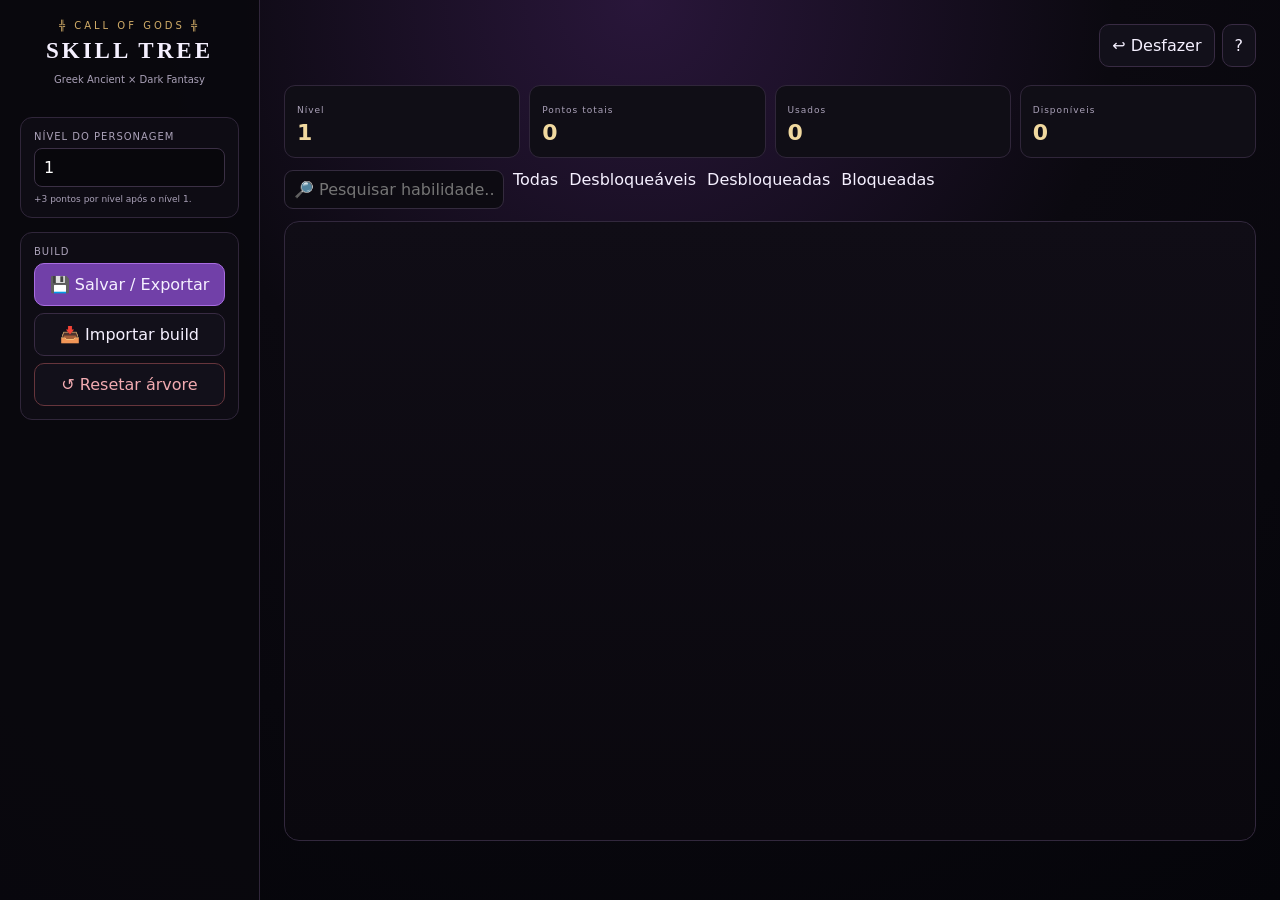
==== commit 2887a1d6: "Update index.html" ====
--- a/index.html
+++ b/index.html
@@ -1,108 +1,1503 @@
 <!doctype html>
+
 <html lang="pt-BR">
 <head>
 <meta charset="utf-8">
 <meta name="viewport" content="width=device-width,initial-scale=1">
-<title>Call of Gods — Skill Tree</title>
-<style>
-:root{--bg:#08070c;--panel:#11101a;--panel2:#171421;--gold:#d2ad68;--gold2:#f1d99f;--purple:#8d4ed0;--purple2:#bd79ff;--text:#f5f0ff;--muted:#aaa1b8;--line:#3b3048;--ok:#72d0a0;--bad:#d56a74}
-*{box-sizing:border-box}html,body{margin:0;min-height:100%;background:radial-gradient(circle at 50% 0,#29163a 0,#0b0910 43%,#05050a 100%);color:var(--text);font-family:Inter,system-ui,Arial,sans-serif}button,input,select,textarea{font:inherit}button{cursor:pointer}
-.app{min-height:100vh;display:grid;grid-template-columns:260px 1fr}
-aside{padding:20px;background:#09080ee8;border-right:1px solid #30263a;position:sticky;top:0;height:100vh}
-.brand{text-align:center;margin-bottom:18px}.sig{font-size:10px;letter-spacing:3px;color:var(--gold)}.brand h1{font:700 23px Georgia,serif;letter-spacing:3px;margin:7px 0}.brand p{font-size:10px;color:var(--muted)}
-.classes{display:grid;gap:7px}.classBtn,.btn{border:1px solid #382b43;background:#12101a;color:var(--text);border-radius:10px;padding:11px 12px}.classBtn{text-align:left}.classBtn.active{border-color:var(--gold);background:#21172a}.classBtn b{display:block}.classBtn small{display:block;color:var(--muted);font-size:10px;margin-top:3px}
-.box{margin-top:14px;padding:13px;border:1px solid #30263a;border-radius:12px;background:#0e0c14}.box label{font-size:10px;color:var(--muted);display:block;margin-bottom:6px;letter-spacing:1px}.box input{width:100%;background:#08070c;border:1px solid #3b3045;color:#fff;border-radius:8px;padding:9px}
-.sideBtns{display:grid;gap:7px}.btn.primary{background:#7140a8;border-color:#a96de2}.btn.danger{color:#f2abb1;border-color:#66353c}.btn.full{width:100%}
-main{padding:24px;min-width:0}.head{display:flex;justify-content:space-between;gap:15px;align-items:flex-start}.eyebrow{font-size:10px;letter-spacing:3px;color:var(--gold)}h2.title{font:700 35px Georgia,serif;margin:5px 0}.desc{margin:0;color:var(--muted);max-width:780px}.headBtns{display:flex;gap:7px;flex-wrap:wrap}
-.stats{display:grid;grid-template-columns:repeat(4,1fr);gap:9px;margin:18px 0 12px}.stat{background:#100e16;border:1px solid #30263a;border-radius:11px;padding:12px}.stat span{font-size:9px;color:var(--muted);letter-spacing:1px}.stat strong{display:block;color:var(--gold2);font-size:22px;margin-top:3px}
-.tools{display:flex;gap:7px;flex-wrap:wrap;margin-bottom:12px}.tools input,.tools select{background:#0d0b12;color:#eee;border:1px solid #342b3e;border-radius:9px;padding:9px}.tools input{min-width:220px}
-.treeWrap{overflow:auto;border:1px solid #32283d;border-radius:15px;background:linear-gradient(#100d16,#0a080e);min-height:620px}.tree{min-width:1080px;padding:24px 26px 60px}.branch{margin:8px 0 30px}.branchTitle{display:flex;gap:10px;align-items:center;color:var(--gold2);font:600 18px Georgia,serif}.branchTitle:after{content:"";height:1px;background:var(--line);flex:1}.nodes{display:flex;flex-wrap:wrap;gap:13px;margin-top:14px}
-.node{width:180px;min-height:152px;background:#15121d;border:1px solid #43334e;border-radius:13px;padding:12px;position:relative;transition:.18s;user-select:none}.node:hover{transform:translateY(-2px);border-color:#755694}.node.locked{opacity:.55}.node.available{border-color:var(--purple2)}.node.unlocked{border-color:var(--gold);box-shadow:0 0 0 1px #d2ad6820}.rarity{font-size:8px;letter-spacing:1.5px;color:var(--gold);text-transform:uppercase}.node h3{font-size:14px;margin:8px 0 5px}.node p{font-size:10px;color:var(--muted);line-height:1.35;min-height:40px;margin:0 0 7px}.meta{font-size:9px;color:#cfc5d8;margin-top:3px}.levelPill{position:absolute;right:8px;top:8px;font-size:8px;background:#251d2d;border:1px solid #4c3b56;border-radius:99px;padding:3px 5px}.progress{height:4px;background:#251d2d;border-radius:99px;overflow:hidden;margin-top:7px}.progress i{display:block;height:100%;background:linear-gradient(90deg,var(--purple),var(--gold));width:0}.buy{width:100%;margin-top:8px;padding:6px;border-radius:7px;border:1px solid #5e3b73;background:#25172e;color:#fff;font-size:10px}.buy:disabled{opacity:.3;cursor:not-allowed}
-.toast{display:none;position:fixed;bottom:18px;left:50%;transform:translateX(-50%);background:#18131f;border:1px solid #574164;border-radius:10px;padding:10px 15px;z-index:50}
-.modal{display:none;position:fixed;inset:0;background:#000b;z-index:40;align-items:center;justify-content:center;padding:16px}.modal.open{display:flex}.card{width:min(520px,100%);background:#11101a;border:1px solid #4b3a58;border-radius:15px;padding:19px;box-shadow:0 20px 70px #000}.close{float:right;background:none;border:0;color:#aaa;font-size:23px}.media{height:170px;border-radius:10px;background:radial-gradient(circle,#542b78,#17111e 70%);display:flex;align-items:center;justify-content:center;text-align:center;color:#dbc9eb;font-size:12px;margin:14px 0;overflow:hidden}.media img{width:100%;height:100%;object-fit:cover}.details{display:grid;grid-template-columns:1fr 1fr;gap:7px}.details div{background:#0c0a10;border:1px solid #29212f;border-radius:8px;padding:9px;font-size:11px}.details b{display:block;color:var(--muted);font-size:8px;text-transform:uppercase;margin-bottom:3px}.code{width:100%;min-height:130px;background:#08070c;color:#ddd;border:1px solid #3a3044;border-radius:9px;padding:10px;resize:vertical;margin:10px 0}
-@media(max-width:850px){.app{display:block}aside{position:relative;height:auto;border-right:0;border-bottom:1px solid #30263a;padding:14px}.brand{margin-bottom:10px}.classes{grid-template-columns:repeat(3,1fr)}.classBtn small{display:none}main{padding:14px}.head{display:block}.headBtns{margin-top:10px}.stats{grid-template-columns:repeat(2,1fr)}.treeWrap{min-height:540px}.tree{min-width:930px;padding:18px}.node{width:168px}}
-@media(max-width:500px){.classes{grid-template-columns:1fr}.tools input{min-width:0;width:100%}.details{grid-template-columns:1fr}.title{font-size:29px!important}}
-</style>
-</head>
-<body>
-<div class="app">
-<aside>
- <div class="brand"><div class="sig">╬ CALL OF GODS ╬</div><h1>SKILL TREE</h1><p>Greek Ancient × Dark Fantasy</p></div>
- <div class="classes" id="classes"></div>
- <div class="box"><label>NÍVEL DO PERSONAGEM</label><input id="level" type="number" min="1" max="20" value="1"><div style="font-size:9px;color:var(--muted);margin-top:7px">+3 pontos por nível após o nível 1.</div></div>
- <div class="box"><label>BUILD</label><div class="sideBtns"><button class="btn primary full" id="save">💾 Salvar / Exportar</button><button class="btn full" id="import">📥 Importar build</button><button class="btn danger full" id="reset">↺ Resetar árvore</button></div></div>
-</aside>
-<main>
- <div class="head"><div><div class="eyebrow" id="eyebrow"></div><h2 class="title" id="title"></h2><p class="desc" id="desc"></p></div><div class="headBtns"><button class="btn" id="undo">↩ Desfazer</button><button class="btn" id="help">?</button></div></div>
- <div class="stats"><div class="stat"><span>Nível</span><strong id="lv">1</strong></div><div class="stat"><span>Pontos totais</span><strong id="tp">0</strong></div><div class="stat"><span>Usados</span><strong id="up">0</strong></div><div class="stat"><span>Disponíveis</span><strong id="ap">0</strong></div></div>
- <div class="tools"><input id="search" placeholder="🔎 Pesquisar habilidade..."><select id="filter"><option value="all">Todas</option><option value="available">Desbloqueáveis</option><option value="unlocked">Desbloqueadas</option><option value="locked">Bloqueadas</option></select></div>
- <div class="treeWrap"><div class="tree" id="tree"></div></div>
-</main>
+<title>Call of Gods — Skill Tree</title><style>
+:root{
+--bg:#08070c;
+--panel:#11101a;
+--panel2:#171421;
+--gold:#d2ad68;
+--gold2:#f1d99f;
+--purple:#8d4ed0;
+--purple2:#bd79ff;
+--text:#f5f0ff;
+--muted:#aaa1b8;
+--line:#3b3048;
+--ok:#72d0a0;
+--bad:#d56a74
+}
+
+*{box-sizing:border-box}
+
+html,body{
+margin:0;
+min-height:100%;
+background:
+radial-gradient(circle at 50% 0,#29163a 0,#0b0910 43%,#05050a 100%);
+color:var(--text);
+font-family:Inter,system-ui,Arial,sans-serif
+}
+
+button,input,select,textarea{font:inherit}
+button{cursor:pointer}
+
+.app{
+min-height:100vh;
+display:grid;
+grid-template-columns:260px 1fr
+}
+
+aside{
+padding:20px;
+background:#09080ee8;
+border-right:1px solid #30263a;
+position:sticky;
+top:0;
+height:100vh
+}
+
+.brand{text-align:center;margin-bottom:18px}
+.sig{font-size:10px;letter-spacing:3px;color:var(--gold)}
+.brand h1{
+font:700 23px Georgia,serif;
+letter-spacing:3px;
+margin:7px 0
+}
+.brand p{font-size:10px;color:var(--muted)}
+
+.classes{
+display:grid;
+gap:7px
+}
+
+.classBtn,.btn{
+border:1px solid #382b43;
+background:#12101a;
+color:var(--text);
+border-radius:10px;
+padding:11px 12px
+}
+
+.classBtn{text-align:left}
+
+.classBtn.active{
+border-color:var(--gold);
+background:#21172a
+}
+
+.classBtn b{display:block}
+.classBtn small{
+display:block;
+color:var(--muted);
+font-size:10px;
+margin-top:3px
+}
+
+.box{
+margin-top:14px;
+padding:13px;
+border:1px solid #30263a;
+border-radius:12px;
+background:#0e0c14
+}
+
+.box label{
+font-size:10px;
+color:var(--muted);
+display:block;
+margin-bottom:6px;
+letter-spacing:1px
+}
+
+.box input{
+width:100%;
+background:#08070c;
+border:1px solid #3b3045;
+color:#fff;
+border-radius:8px;
+padding:9px
+}
+
+.sideBtns{
+display:grid;
+gap:7px
+}
+
+.btn.primary{
+background:#7140a8;
+border-color:#a96de2
+}
+
+.btn.danger{
+color:#f2abb1;
+border-color:#66353c
+}
+
+.btn.full{width:100%}
+
+main{
+padding:24px;
+min-width:0
+}
+
+.head{
+display:flex;
+justify-content:space-between;
+gap:15px;
+align-items:flex-start
+}
+
+.eyebrow{
+font-size:10px;
+letter-spacing:3px;
+color:var(--gold)
+}
+
+h2.title{
+font:700 35px Georgia,serif;
+margin:5px 0
+}
+
+.desc{
+margin:0;
+color:var(--muted);
+max-width:780px
+}
+
+.headBtns{
+display:flex;
+gap:7px;
+flex-wrap:wrap
+}
+
+.stats{
+display:grid;
+grid-template-columns:repeat(4,1fr);
+gap:9px;
+margin:18px 0 12px
+}
+
+.stat{
+background:#100e16;
+border:1px solid #30263a;
+border-radius:11px;
+padding:12px
+}
+
+.stat span{
+font-size:9px;
+color:var(--muted);
+letter-spacing:1px
+}
+
+.stat strong{
+display:block;
+color:var(--gold2);
+font-size:22px;
+margin-top:3px
+}
+
+.tools{
+display:flex;
+gap:7px;
+flex-wrap:wrap;
+margin-bottom:12px
+}
+
+.tools input,.tools select{
+background:#0d0b12;
+color:#eee;
+border:1px solid #342b3e;
+border-radius:9px;
+padding:9px
+}
+
+.tools input{min-width:220px}
+
+.treeWrap{
+overflow:auto;
+border:1px solid #32283d;
+border-radius:15px;
+background:linear-gradient(#100d16,#0a080e);
+min-height:620px
+}
+
+.tree{
+min-width:1080px;
+padding:24px 26px 60px
+}
+
+.branch{
+margin:8px 0 30px
+}
+
+.branchTitle{
+display:flex;
+gap:10px;
+align-items:center;
+color:var(--gold2);
+font:600 18px Georgia,serif
+}
+
+.branchTitle:after{
+content:"";
+height:1px;
+background:var(--line);
+flex:1
+}
+
+.nodes{
+display:flex;
+flex-wrap:wrap;
+gap:13px;
+margin-top:14px
+}
+
+.node{
+width:180px;
+min-height:152px;
+background:#15121d;
+border:1px solid #43334e;
+border-radius:13px;
+padding:12px;
+position:relative;
+transition:.18s;
+user-select:none
+}
+
+.node:hover{
+transform:translateY(-2px);
+border-color:#755694
+}
+
+.node.locked{opacity:.55}
+.node.available{border-color:var(--purple2)}
+
+.node.unlocked{
+border-color:var(--gold);
+box-shadow:0 0 0 1px #d2ad6820
+}
+
+.rarity{
+font-size:8px;
+letter-spacing:1.5px;
+color:var(--gold);
+text-transform:uppercase
+}
+
+.node h3{
+font-size:14px;
+margin:8px 0 5px
+}
+
+.node p{
+font-size:10px;
+color:var(--muted);
+line-height:1.35;
+min-height:40px;
+margin:0 0 7px
+}
+
+.meta{
+font-size:9px;
+color:#cfc5d8;
+margin-top:3px
+}
+
+.levelPill{
+position:absolute;
+right:8px;
+top:8px;
+font-size:8px;
+background:#251d2d;
+border:1px solid #4c3b56;
+border-radius:99px;
+padding:3px 5px
+}
+
+.progress{
+height:4px;
+background:#251d2d;
+border-radius:99px;
+overflow:hidden;
+margin-top:7px
+}
+
+.progress i{
+display:block;
+height:100%;
+background:linear-gradient(90deg,var(--purple),var(--gold));
+width:0
+}
+
+.buy{
+width:100%;
+margin-top:8px;
+padding:6px;
+border-radius:7px;
+border:1px solid #5e3b73;
+background:#25172e;
+color:#fff;
+font-size:10px
+}
+
+.buy:disabled{
+opacity:.3;
+cursor:not-allowed
+}
+
+.toast{
+display:none;
+position:fixed;
+bottom:18px;
+left:50%;
+transform:translateX(-50%);
+background:#18131f;
+border:1px solid #574164;
+border-radius:10px;
+padding:10px 15px;
+z-index:50
+}
+
+.modal{
+display:none;
+position:fixed;
+inset:0;
+background:#000b;
+z-index:40;
+align-items:center;
+justify-content:center;
+padding:16px
+}
+
+.modal.open{display:flex}
+
+.card{
+width:min(520px,100%);
+max-height:92vh;
+overflow:auto;
+background:#11101a;
+border:1px solid #4b3a58;
+border-radius:15px;
+padding:19px;
+box-shadow:0 20px 70px #000
+}
+
+.close{
+float:right;
+background:none;
+border:0;
+color:#aaa;
+font-size:23px
+}
+
+/* ÁREA DOS GIFS */
+
+.media{
+height:220px;
+border-radius:11px;
+background:
+radial-gradient(circle at center,#6d3b91 0,#24152f 45%,#0b080f 100%);
+display:flex;
+align-items:center;
+justify-content:center;
+text-align:center;
+color:#dbc9eb;
+font-size:12px;
+margin:14px 0;
+overflow:hidden;
+position:relative;
+border:1px solid #45304f;
+box-shadow:
+inset 0 0 35px #0008,
+0 8px 30px #0005
+}
+
+.media:after{
+content:"";
+position:absolute;
+inset:0;
+background:
+linear-gradient(135deg,#ffffff08,transparent 40%,#0007);
+pointer-events:none
+}
+
+.media img{
+width:100%;
+height:100%;
+object-fit:cover;
+display:block
+}
+
+.media .gifLabel{
+position:absolute;
+bottom:8px;
+left:8px;
+right:8px;
+z-index:2;
+padding:5px 8px;
+border-radius:7px;
+background:#08070ccc;
+border:1px solid #ffffff15;
+font-size:9px;
+color:#ddd
+}
+
+.details{
+display:grid;
+grid-template-columns:1fr 1fr;
+gap:7px
+}
+
+.details div{
+background:#0c0a10;
+border:1px solid #29212f;
+border-radius:8px;
+padding:9px;
+font-size:11px
+}
+
+.details b{
+display:block;
+color:var(--muted);
+font-size:8px;
+text-transform:uppercase;
+margin-bottom:3px
+}
+
+.code{
+width:100%;
+min-height:130px;
+background:#08070c;
+color:#ddd;
+border:1px solid #3a3044;
+border-radius:9px;
+padding:10px;
+resize:vertical;
+margin:10px 0
+}
+
+@media(max-width:850px){
+
+.app{
+display:block
+}
+
+aside{
+position:relative;
+height:auto;
+border-right:0;
+border-bottom:1px solid #30263a;
+padding:14px
+}
+
+.brand{margin-bottom:10px}
+
+.classes{
+grid-template-columns:repeat(3,1fr)
+}
+
+.classBtn small{display:none}
+
+main{padding:14px}
+
+.head{display:block}
+
+.headBtns{margin-top:10px}
+
+.stats{
+grid-template-columns:repeat(2,1fr)
+}
+
+.treeWrap{
+min-height:540px
+}
+
+.tree{
+min-width:930px;
+padding:18px
+}
+
+.node{width:168px}
+
+}
+
+@media(max-width:500px){
+
+.classes{
+grid-template-columns:1fr
+}
+
+.tools input{
+min-width:0;
+width:100%
+}
+
+.details{
+grid-template-columns:1fr
+}
+
+.title{
+font-size:29px!important
+}
+
+.media{
+height:190px
+}
+
+}
+</style></head><body><div class="app"><aside><div class="brand">
+<div class="sig">╬ CALL OF GODS ╬</div>
+<h1>SKILL TREE</h1>
+<p>Greek Ancient × Dark Fantasy</p>
+</div><div class="classes" id="classes"></div><div class="box">
+<label>NÍVEL DO PERSONAGEM</label>
+<input id="level" type="number" min="1" max="20" value="1">
+<div style="font-size:9px;color:var(--muted);margin-top:7px">
++3 pontos por nível após o nível 1.
 </div>
-<div class="toast" id="toast"></div>
-<div class="modal" id="skillModal"><div class="card"><button class="close" id="closeSkill">×</button><div class="eyebrow" id="mr"></div><h2 id="mn" style="font-family:Georgia,serif;margin:5px 0"></h2><p id="md" class="desc"></p><div class="media" id="media"></div><div class="details"><div><b>Nível necessário</b><span id="ml"></span></div><div><b>Custo</b><span id="mc"></span></div><div><b>Requisito</b><span id="mreq"></span></div><div><b>Status</b><span id="ms"></span></div></div><button class="btn primary full" style="margin-top:10px" id="mbuy"></button></div></div>
-<div class="modal" id="codeModal"><div class="card"><button class="close" id="closeCode">×</button><div class="eyebrow">CALL OF GODS</div><h2 style="font-family:Georgia,serif">Build salva</h2><p class="desc">Copie este código para guardar ou enviar sua árvore.</p><textarea id="code" class="code" readonly></textarea><button class="btn primary full" id="copy">Copiar código</button></div></div>
-<script>
+</div><div class="box">
+<label>BUILD</label><div class="sideBtns"><button class="btn primary full" id="save">
+💾 Salvar / Exportar
+</button><button class="btn full" id="import">
+📥 Importar build
+</button><button class="btn danger full" id="reset">
+↺ Resetar árvore
+</button></div>
+</div></aside><main><div class="head"><div><div class="eyebrow" id="eyebrow"></div><h2 class="title" id="title"></h2><p class="desc" id="desc"></p></div><div class="headBtns"><button class="btn" id="undo">
+↩ Desfazer
+</button><button class="btn" id="help">
+?
+</button></div></div><div class="stats"><div class="stat">
+<span>Nível</span>
+<strong id="lv">1</strong>
+</div><div class="stat">
+<span>Pontos totais</span>
+<strong id="tp">0</strong>
+</div><div class="stat">
+<span>Usados</span>
+<strong id="up">0</strong>
+</div><div class="stat">
+<span>Disponíveis</span>
+<strong id="ap">0</strong>
+</div></div><div class="tools"><input
+id="search"
+placeholder="🔎 Pesquisar habilidade..."
+
+«»
+
+<select id="filter"><option value="all">Todas</option>
+<option value="available">Desbloqueáveis</option>
+<option value="unlocked">Desbloqueadas</option>
+<option value="locked">Bloqueadas</option></select></div><div class="treeWrap"><div class="tree" id="tree"></div></div></main></div><div class="toast" id="toast"></div><div class="modal" id="skillModal"><div class="card"><button class="close" id="closeSkill">
+×
+</button><div class="eyebrow" id="mr"></div><h2 id="mn" style="font-family:Georgia,serif;margin:5px 0"></h2><p id="md" class="desc"></p><div class="media" id="media"></div><div class="details"><div>
+<b>Nível necessário</b>
+<span id="ml"></span>
+</div><div>
+<b>Custo</b>
+<span id="mc"></span>
+</div><div>
+<b>Requisito</b>
+<span id="mreq"></span>
+</div><div>
+<b>Status</b>
+<span id="ms"></span>
+</div></div><button
+class="btn primary full"
+style="margin-top:10px"
+id="mbuy"
+
+«</button>»
+
+</div></div><div class="modal" id="codeModal"><div class="card"><button class="close" id="closeCode">
+×
+</button><div class="eyebrow">CALL OF GODS</div><h2 style="font-family:Georgia,serif">
+Build salva
+</h2><p class="desc">
+Copie este código para guardar ou enviar sua árvore.
+</p><textarea
+id="code"
+class="code"
+readonly
+></textarea><button
+class="btn primary full"
+id="copy"
+
+«»
+
+Copiar código
+</button>
+
+</div></div><script>
+
 const DATA={
-Vanguarda:{icon:"⚔️",desc:"Combate direto, resistência, armas, mobilidade e proteção.",branches:{
-"Força":[["Impacto",1,1,null,"Aumenta a eficiência dos ataques físicos.","Comum"],["Força Bruta",3,2,"Impacto","+5% de dano físico por nível.","Incomum",3],["Golpe Pesado",5,2,"Força Bruta","+10% de impacto em ataques pesados.","Rara"],["Rompedor",7,3,"Golpe Pesado","Reduz parte da Defesa do alvo em ataques apropriados.","Rara"],["Fúria",10,3,"Rompedor","Com PV baixo, recebe bônus ofensivo.","Épica"],["Devastação",14,4,"Fúria","Aumenta o efeito de ataques consecutivos.","Lendária"],["Apoteose da Força",20,8,"Devastação","Habilidade suprema de força física.","Divina"]],
-"Defesa":[["Guarda",1,1,null,"Reduz parte do dano recebido.","Comum"],["Fortificado",3,2,"Guarda","+5% de resistência por nível.","Incomum",3],["Resiliência",5,2,"Fortificado","Melhora resistência a condições físicas.","Rara"],["Interposição",7,3,"Resiliência","Permite proteger um aliado em situações adequadas.","Rara"],["Muralha",10,3,"Interposição","Aumenta a eficiência defensiva.","Épica"],["Indestrutível",14,4,"Muralha","Grande resistência sob pressão.","Lendária"],["Último Bastião",20,8,"Indestrutível","Habilidade suprema de sobrevivência.","Divina"]],
-"Mobilidade":[["Passo Rápido",1,1,null,"Aumenta Velocidade.","Comum"],["Reação",3,2,"Passo Rápido","Melhora respostas a ataques.","Incomum"],["Esquiva",5,2,"Reação","Melhora testes de evasão.","Rara"],["Contra-Ataque",7,3,"Esquiva","Após uma boa esquiva, fortalece o próximo ataque.","Rara"],["Passo do Vanguarda",10,3,"Contra-Ataque","Reposicionamentos mais eficientes.","Épica"],["Velocidade Absoluta",14,4,"Passo do Vanguarda","Grande bônus de mobilidade.","Lendária"],["Movimento Divino",20,8,"Velocidade Absoluta","Habilidade suprema de mobilidade.","Divina"]],
-"Armas":[["Manejo",1,1,null,"Melhora testes com armas.","Comum"],["Precisão de Combate",3,2,"Manejo","Bônus para ataques controlados.","Incomum"],["Maestria",5,2,"Precisão de Combate","Melhora a eficiência do seu estilo de combate.","Rara"],["Golpe Técnico",8,3,"Maestria","Bônus quando usa estratégia em combate.","Épica"],["Mestre das Armas",12,4,"Golpe Técnico","Grande domínio marcial.","Lendária"]]}},
-Virtuoso:{icon:"🧭",desc:"Estratégia, investigação, furtividade, precisão, percepção e adaptação.",branches:{
-"Investigação":[["Observador",1,1,null,"Melhora Percepção.","Comum"],["Mente Analítica",3,2,"Observador","Bônus em investigação.","Incomum"],["Dedução",5,2,"Mente Analítica","Facilita conectar pistas.","Rara"],["Investigador",7,3,"Dedução","Grande eficiência em cenas de investigação.","Épica"],["Especialista",11,4,"Investigador","Escolha uma área para receber especialização.","Lendária"],["Mente Extraordinária",20,8,"Especialista","Habilidade suprema intelectual.","Divina"]],
-"Furtividade":[["Passo Preciso",1,1,null,"Melhora Furtividade.","Comum"],["Mãos Leves",3,2,"Passo Preciso","Melhora ações delicadas.","Incomum"],["Evasão",5,2,"Passo Preciso","Bônus para evitar ataques.","Rara"],["Sombra",7,3,"Mãos Leves","Melhora ações enquanto não foi percebido.","Épica"],["Fantasma",12,4,"Sombra","Grande bônus de furtividade.","Lendária"]],
-"Estrategia":[["Leitura de Situação",1,1,null,"Bônus para analisar conflitos.","Comum"],["Concentração",3,2,"Leitura de Situação","Melhora ações que exigem foco.","Incomum"],["Estratégia",5,2,"Concentração","Bônus após preparar uma ação.","Rara"],["Improviso",7,3,"Estratégia","Permite adaptar-se a situações inesperadas.","Épica"],["Adaptação",10,3,"Improviso","Recebe bônus após mudar de abordagem.","Épica"],["Versatilidade",14,4,"Adaptação","Melhora diferentes tipos de teste.","Lendária"],["Apoteose do Virtuoso",20,8,"Versatilidade","Habilidade suprema de adaptação.","Divina"]],
-"Influência":[["Oratória",1,1,null,"Melhora Oratória.","Comum"],["Persuasão",3,2,"Oratória","Bônus em negociação.","Incomum"],["Enganação",5,2,"Persuasão","Melhora blefes e disfarces.","Rara"],["Manipulação",8,3,"Enganação","Bônus quando conduz uma conversa.","Épica"],["Mestre Social",13,4,"Manipulação","Grande domínio social.","Lendária"]]}},
-Místico:{icon:"🔮",desc:"Poder divino, energia, rituais, proteção, oráculos e manifestações.",branches:{
-"Canalização":[["Canalização",1,1,null,"Melhora eficiência de poderes.","Comum"],["Fluxo Divino",3,2,"Canalização","Reduz o custo de determinadas manifestações.","Incomum"],["Controle de Energia",5,2,"Fluxo Divino","Melhora controle sobre energia divina.","Rara"],["Potência Divina",7,3,"Controle de Energia","Aumenta efeitos de poderes.","Épica"],["Ascensão",12,4,"Potência Divina","Amplifica manifestações poderosas.","Lendária"],["Avatar Divino",20,8,"Ascensão","Habilidade suprema de manifestação.","Divina"]],
-"Proteção":[["Vontade Arcana",1,1,null,"Melhora resistência espiritual.","Comum"],["Barreira Espiritual",3,2,"Vontade Arcana","Reduz efeitos sobrenaturais recebidos.","Incomum"],["Resistência Mística",5,2,"Barreira Espiritual","Melhora resistência a poderes.","Rara"],["Proteção Divina",7,3,"Resistência Mística","Pode proteger aliados em situações adequadas.","Épica"],["Santuário",12,4,"Proteção Divina","Grande melhoria defensiva sobrenatural.","Lendária"],["Apoteose Mística",20,8,"Santuário","Habilidade suprema de proteção.","Divina"]],
-"Oráculo":[["Visão Sobrenatural",1,1,null,"Percebe sinais sobrenaturais.","Comum"],["Presságio",3,2,"Visão Sobrenatural","Recebe bônus em situações previstas.","Incomum"],["Ritualista",5,2,"Presságio","Melhora ações ritualísticas.","Rara"],["Olhos do Oráculo",8,3,"Ritualista","Aumenta percepção de fenômenos ocultos.","Épica"],["Destino Revelado",13,4,"Olhos do Oráculo","Grande eficiência ao interpretar sinais.","Lendária"]],
-"Manifestação":[["Manifestação",1,1,null,"Permite desenvolver manifestações da classe.","Comum"],["Forma Divina",3,2,"Manifestação","Melhora uma manifestação escolhida.","Incomum"],["Milagre",6,3,"Forma Divina","Permite efeitos sobrenaturais mais amplos.","Épica"],["Milagre Maior",11,4,"Milagre","Aumenta a potência de uma manifestação.","Lendária"],["Transcendência",20,8,"Milagre Maior","Habilidade suprema de manifestação.","Divina"]]}}
+
+Vanguarda:{
+icon:"⚔️",
+desc:"Combate direto, resistência, armas, mobilidade e proteção.",
+branches:{
+
+"Força":[
+["Impacto",1,1,null,"Aumenta a eficiência dos ataques físicos.","Comum"],
+["Força Bruta",3,2,"Impacto","+5% de dano físico por nível.","Incomum",3],
+["Golpe Pesado",5,2,"Força Bruta","+10% de impacto em ataques pesados.","Rara"],
+["Rompedor",7,3,"Golpe Pesado","Reduz parte da Defesa do alvo em ataques apropriados.","Rara"],
+["Fúria",10,3,"Rompedor","Com PV baixo, recebe bônus ofensivo.","Épica"],
+["Devastação",14,4,"Fúria","Aumenta o efeito de ataques consecutivos.","Lendária"],
+["Apoteose da Força",20,8,"Devastação","Habilidade suprema de força física.","Divina"]
+],
+
+"Defesa":[
+["Guarda",1,1,null,"Reduz parte do dano recebido.","Comum"],
+["Fortificado",3,2,"Guarda","+5% de resistência por nível.","Incomum",3],
+["Resiliência",5,2,"Fortificado","Melhora resistência a condições físicas.","Rara"],
+["Interposição",7,3,"Resiliência","Permite proteger um aliado em situações adequadas.","Rara"],
+["Muralha",10,3,"Interposição","Aumenta a eficiência defensiva.","Épica"],
+["Indestrutível",14,4,"Muralha","Grande resistência sob pressão.","Lendária"],
+["Último Bastião",20,8,"Indestrutível","Habilidade suprema de sobrevivência.","Divina"]
+],
+
+"Mobilidade":[
+["Passo Rápido",1,1,null,"Aumenta Velocidade.","Comum"],
+["Reação",3,2,"Passo Rápido","Melhora respostas a ataques.","Incomum"],
+["Esquiva",5,2,"Reação","Melhora testes de evasão.","Rara"],
+["Contra-Ataque",7,3,"Esquiva","Após uma boa esquiva, fortalece o próximo ataque.","Rara"],
+["Passo do Vanguarda",10,3,"Contra-Ataque","Reposicionamentos mais eficientes.","Épica"],
+["Velocidade Absoluta",14,4,"Passo do Vanguarda","Grande bônus de mobilidade.","Lendária"],
+["Movimento Divino",20,8,"Velocidade Absoluta","Habilidade suprema de mobilidade.","Divina"]
+],
+
+"Armas":[
+["Manejo",1,1,null,"Melhora testes com armas.","Comum"],
+["Precisão de Combate",3,2,"Manejo","Bônus para ataques controlados.","Incomum"],
+["Maestria",5,2,"Precisão de Combate","Melhora a eficiência do seu estilo de combate.","Rara"],
+["Golpe Técnico",8,3,"Maestria","Bônus quando usa estratégia em combate.","Épica"],
+["Mestre das Armas",12,4,"Golpe Técnico","Grande domínio marcial.","Lendária"]
+]
+
+}
+},
+
+Virtuoso:{
+icon:"🧭",
+desc:"Estratégia, investigação, furtividade, precisão, percepção e adaptação.",
+branches:{
+
+"Investigação":[
+["Observador",1,1,null,"Melhora Percepção.","Comum"],
+["Mente Analítica",3,2,"Observador","Bônus em investigação.","Incomum"],
+["Dedução",5,2,"Mente Analítica","Facilita conectar pistas.","Rara"],
+["Investigador",7,3,"Dedução","Grande eficiência em cenas de investigação.","Épica"],
+["Especialista",11,4,"Investigador","Escolha uma área para receber especialização.","Lendária"],
+["Mente Extraordinária",20,8,"Especialista","Habilidade suprema intelectual.","Divina"]
+],
+
+"Furtividade":[
+["Passo Preciso",1,1,null,"Melhora Furtividade.","Comum"],
+["Mãos Leves",3,2,"Passo Preciso","Melhora ações delicadas.","Incomum"],
+["Evasão",5,2,"Passo Preciso","Bônus para evitar ataques.","Rara"],
+["Sombra",7,3,"Mãos Leves","Melhora ações enquanto não foi percebido.","Épica"],
+["Fantasma",12,4,"Sombra","Grande bônus de furtividade.","Lendária"]
+],
+
+"Estrategia":[
+["Leitura de Situação",1,1,null,"Bônus para analisar conflitos.","Comum"],
+["Concentração",3,2,"Leitura de Situação","Melhora ações que exigem foco.","Incomum"],
+["Estratégia",5,2,"Concentração","Bônus após preparar uma ação.","Rara"],
+["Improviso",7,3,"Estratégia","Permite adaptar-se a situações inesperadas.","Épica"],
+["Adaptação",10,3,"Improviso","Recebe bônus após mudar de abordagem.","Épica"],
+["Versatilidade",14,4,"Adaptação","Melhora diferentes tipos de teste.","Lendária"],
+["Apoteose do Virtuoso",20,8,"Versatilidade","Habilidade suprema de adaptação.","Divina"]
+],
+
+"Influência":[
+["Oratória",1,1,null,"Melhora Oratória.","Comum"],
+["Persuasão",3,2,"Oratória","Bônus em negociação.","Incomum"],
+["Enganação",5,2,"Persuasão","Melhora blefes e disfarces.","Rara"],
+["Manipulação",8,3,"Enganação","Bônus quando conduz uma conversa.","Épica"],
+["Mestre Social",13,4,"Manipulação","Grande domínio social.","Lendária"]
+]
+
+}
+},
+
+Místico:{
+icon:"🔮",
+desc:"Poder divino, energia, rituais, proteção, oráculos e manifestações.",
+branches:{
+
+"Canalização":[
+["Canalização",1,1,null,"Melhora eficiência de poderes.","Comum"],
+["Fluxo Divino",3,2,"Canalização","Reduz o custo de determinadas manifestações.","Incomum"],
+["Controle de Energia",5,2,"Fluxo Divino","Melhora controle sobre energia divina.","Rara"],
+["Potência Divina",7,3,"Controle de Energia","Aumenta efeitos de poderes.","Épica"],
+["Ascensão",12,4,"Potência Divina","Amplifica manifestações poderosas.","Lendária"],
+["Avatar Divino",20,8,"Ascensão","Habilidade suprema de manifestação.","Divina"]
+],
+
+"Proteção":[
+["Vontade Arcana",1,1,null,"Melhora resistência espiritual.","Comum"],
+["Barreira Espiritual",3,2,"Vontade Arcana","Reduz efeitos sobrenaturais recebidos.","Incomum"],
+["Resistência Mística",5,2,"Barreira Espiritual","Melhora resistência a poderes.","Rara"],
+["Proteção Divina",7,3,"Resistência Mística","Pode proteger aliados em situações adequadas.","Épica"],
+["Santuário",12,4,"Proteção Divina","Grande melhoria defensiva sobrenatural.","Lendária"],
+["Apoteose Mística",20,8,"Santuário","Habilidade suprema de proteção.","Divina"]
+],
+
+"Oráculo":[
+["Visão Sobrenatural",1,1,null,"Percebe sinais sobrenaturais.","Comum"],
+["Presságio",3,2,"Visão Sobrenatural","Recebe bônus em situações previstas.","Incomum"],
+["Ritualista",5,2,"Presságio","Melhora ações ritualísticas.","Rara"],
+["Olhos do Oráculo",8,3,"Ritualista","Aumenta percepção de fenômenos ocultos.","Épica"],
+["Destino Revelado",13,4,"Olhos do Oráculo","Grande eficiência ao interpretar sinais.","Lendária"]
+],
+
+"Manifestação":[
+["Manifestação",1,1,null,"Permite desenvolver manifestações da classe.","Comum"],
+["Forma Divina",3,2,"Manifestação","Melhora uma manifestação escolhida.","Incomum"],
+["Milagre",6,3,"Forma Divina","Permite efeitos sobrenaturais mais amplos.","Épica"],
+["Milagre Maior",11,4,"Milagre","Aumenta a potência de uma manifestação.","Lendária"],
+["Transcendência",20,8,"Milagre Maior","Habilidade suprema de manifestação.","Divina"]
+]
+
+}
+}
+
 };
 
+
+/* =========================
+   GIFS DAS HABILIDADES
+   ========================= */
+
+const GIFS={
+
+combat:
+"https://media.giphy.com/media/gEfd0Bhvbz60HXyNxj/giphy.gif",
+
+sword:
+"https://media.giphy.com/media/MB0KxRkJsrkW1nT2gg/giphy.gif",
+
+stealth:
+"https://media.giphy.com/media/cYj39A3mn3lOGGhXpl/giphy.gif",
+
+magic:
+"https://media.giphy.com/media/X62BvTrE4Hzjz4rHaB/giphy.gif",
+
+investigation:
+"https://media.giphy.com/media/W2LhKymdKhTUMBJwyj/giphy.gif",
+
+shield:
+"https://media.giphy.com/media/g9LvKF4SPTK0KOIFdh/giphy.gif"
+
+};
+
+
+/*
+Escolhe automaticamente o GIF de acordo
+com a habilidade e sua ramificação.
+*/
+
+function getSkillGif(s){
+
+const name=s.name.toLowerCase();
+
+if(
+name.includes("sombra")||
+name.includes("fantasma")||
+name.includes("furt")||
+name.includes("mãos leves")||
+name.includes("passo preciso")||
+name.includes("evasão")
+){
+return GIFS.stealth;
+}
+
+if(
+name.includes("invest")||
+name.includes("observador")||
+name.includes("dedução")||
+name.includes("analítica")||
+name.includes("oráculo")||
+name.includes("presságio")||
+name.includes("visão")||
+name.includes("destino")||
+name.includes("ritual")
+){
+return GIFS.investigation;
+}
+
+if(
+name.includes("proteção")||
+name.includes("barreira")||
+name.includes("resistência")||
+name.includes("guarda")||
+name.includes("fortificado")||
+name.includes("resiliência")||
+name.includes("muralha")||
+name.includes("bastião")||
+name.includes("santuário")||
+name.includes("interposição")||
+name.includes("vontade")
+){
+return GIFS.shield;
+}
+
+if(
+name.includes("canal")||
+name.includes("divino")||
+name.includes("energia")||
+name.includes("potência")||
+name.includes("ascensão")||
+name.includes("avatar")||
+name.includes("milagre")||
+name.includes("manifestação")||
+name.includes("transcendência")||
+name.includes("arcana")||
+name.includes("místico")
+){
+return GIFS.magic;
+}
+
+if(
+name.includes("arma")||
+name.includes("manejo")||
+name.includes("golpe")||
+name.includes("impacto")||
+name.includes("força")||
+name.includes("fúria")||
+name.includes("devastação")||
+name.includes("apoteose")||
+name.includes("maestria")||
+name.includes("combate")||
+name.includes("contra-ataque")
+){
+return GIFS.sword;
+}
+
+return GIFS.combat;
+
+}
+
+
 const KEY="cogSkillTree_v2";
-let state=JSON.parse(localStorage.getItem(KEY)||"null")||{cls:"Vanguarda",level:1,spent:{},history:[]};
+
+let state=
+JSON.parse(localStorage.getItem(KEY)||"null")
+||
+{
+cls:"Vanguarda",
+level:1,
+spent:{},
+history:[]
+};
+
 let selected=null;
+
 const total=()=>Math.max(0,(state.level-1)*3);
-const used=()=>Object.values(state.spent).reduce((a,b)=>a+b,0);
+
+const used=()=>
+Object.values(state.spent)
+.reduce((a,b)=>a+b,0);
+
 const sid=n=>state.cls+"::"+n;
-function obj(a){return{name:a[0],level:a[1],cost:a[2],req:a[3],desc:a[4],rarity:a[5],max:a[6]||1}}
-function find(n){for(const [branch,list] of Object.entries(DATA[state.cls].branches))for(const a of list)if(a[0]===n)return obj(a)}
-function isUnlocked(s){return (state.spent[sid(s.name)]||0)>0}
-function canBuy(s){return state.level>=s.level&&(!s.req||isUnlocked({name:s.req}))&&used()+s.cost<=total()&&(state.spent[sid(s.name)]||0)<s.max}
-function saveState(){localStorage.setItem(KEY,JSON.stringify(state))}
-function notify(t){const e=document.getElementById("toast");e.textContent=t;e.style.display="block";clearTimeout(window.tt);window.tt=setTimeout(()=>e.style.display="none",1800)}
+
+function obj(a){
+return{
+name:a[0],
+level:a[1],
+cost:a[2],
+req:a[3],
+desc:a[4],
+rarity:a[5],
+max:a[6]||1
+}
+}
+
+function find(n){
+
+for(
+const [branch,list]
+of Object.entries(DATA[state.cls].branches)
+)
+
+for(const a of list)
+
+if(a[0]===n)
+return obj(a);
+
+}
+
+function isUnlocked(s){
+
+return(
+state.spent[sid(s.name)]||0
+)>0;
+
+}
+
+function canBuy(s){
+
+return(
+state.level>=s.level&&
+(!s.req||isUnlocked({name:s.req}))&&
+used()+s.cost<=total()&&
+(state.spent[sid(s.name)]||0)<s.max
+);
+
+}
+
+function saveState(){
+
+localStorage.setItem(
+KEY,
+JSON.stringify(state)
+);
+
+}
+
+function notify(t){
+
+const e=document.getElementById("toast");
+
+e.textContent=t;
+e.style.display="block";
+
+clearTimeout(window.tt);
+
+window.tt=setTimeout(
+()=>e.style.display="none",
+1800
+);
+
+}
+
+
 function render(){
- const d=DATA[state.cls];document.getElementById("classes").innerHTML="";
- for(const [name,x] of Object.entries(DATA)){const b=document.createElement("button");b.className="classBtn"+(name===state.cls?" active":"");b.innerHTML="<b>"+x.icon+" "+name+"</b><small>"+x.desc+"</small>";b.onclick=()=>{state.cls=name;state.spent={};state.history=[];saveState();render();notify("Classe alterada.");};document.getElementById("classes").appendChild(b)}
- document.getElementById("level").value=state.level;document.getElementById("eyebrow").textContent=state.cls.toUpperCase();document.getElementById("title").textContent=d.icon+" "+state.cls;document.getElementById("desc").textContent=d.desc;
- document.getElementById("lv").textContent=state.level;document.getElementById("tp").textContent=total();document.getElementById("up").textContent=used();document.getElementById("ap").textContent=total()-used();
- renderTree();
-}
+
+const d=DATA[state.cls];
+
+document.getElementById("classes").innerHTML="";
+
+for(
+const [name,x]
+of Object.entries(DATA)
+){
+
+const b=document.createElement("button");
+
+b.className=
+"classBtn"+
+(name===state.cls?" active":"");
+
+b.innerHTML=
+"<b>"+x.icon+" "+name+"</b>"+
+"<small>"+x.desc+"</small>";
+
+b.onclick=()=>{
+
+state.cls=name;
+state.spent={};
+state.history=[];
+
+saveState();
+render();
+
+notify("Classe alterada.");
+
+};
+
+document
+.getElementById("classes")
+.appendChild(b);
+
+}
+
+document.getElementById("level").value=state.level;
+
+document.getElementById("eyebrow")
+.textContent=state.cls.toUpperCase();
+
+document.getElementById("title")
+.textContent=d.icon+" "+state.cls;
+
+document.getElementById("desc")
+.textContent=d.desc;
+
+document.getElementById("lv")
+.textContent=state.level;
+
+document.getElementById("tp")
+.textContent=total();
+
+document.getElementById("up")
+.textContent=used();
+
+document.getElementById("ap")
+.textContent=total()-used();
+
+renderTree();
+
+}
+
+
 function renderTree(){
- const root=document.getElementById("tree");root.innerHTML="";const q=document.getElementById("search").value.toLowerCase(),f=document.getElementById("filter").value;
- for(const [branch,list] of Object.entries(DATA[state.cls].branches)){
-  const sec=document.createElement("section");sec.className="branch";sec.innerHTML='<div class="branchTitle">'+branch+'</div><div class="nodes"></div>';const box=sec.querySelector(".nodes");
-  for(const a of list){const s=obj(a),spent=state.spent[sid(s.name)]||0,ok=canBuy(s),status=isUnlocked(s)?"unlocked":ok?"available":"locked";if(q&&!(`${s.name} ${s.desc} ${branch}`).toLowerCase().includes(q))continue;if(f!=="all"&&f!==status)continue;
-   const n=document.createElement("article");n.className="node "+status;n.innerHTML='<span class="levelPill">Nível '+s.level+'</span><div class="rarity">'+s.rarity+'</div><h3>'+s.name+'</h3><p>'+s.desc+'</p><div class="meta">Custo: '+s.cost+'</div><div class="meta">Progresso: '+spent+'/'+s.max+'</div><div class="progress"><i style="width:'+Math.min(100,spent/s.max*100)+'%"></i></div><button class="buy" '+(!ok?"disabled":"")+'>'+((spent>0&&s.max>1)?"Aprimorar":"Desbloquear")+'</button>';
-   n.querySelector(".buy").onclick=e=>{e.stopPropagation();buy(s.name)};let timer; n.addEventListener("click",()=>openSkill(s));n.addEventListener("pointerdown",e=>{if(e.pointerType==="touch")timer=setTimeout(()=>openSkill(s),450)});["pointerup","pointercancel","pointerleave"].forEach(x=>n.addEventListener(x,()=>clearTimeout(timer)));box.appendChild(n);
-  }if(box.children.length)root.appendChild(sec);
- }
-}
-function buy(n){const s=find(n);if(!s||!canBuy(s))return;state.spent[sid(n)]=(state.spent[sid(n)]||0)+s.cost;state.history.push({name:n,cost:s.cost});saveState();render();notify(n+" desbloqueada.");}
-function undo(){const h=state.history.pop();if(!h)return notify("Nada para desfazer.");state.spent[sid(h.name)]-=h.cost;if(state.spent[sid(h.name)]<=0)delete state.spent[sid(h.name)];saveState();render();notify("Compra desfeita.");}
-function openSkill(s){selected=s;const spent=state.spent[sid(s.name)]||0;document.getElementById("mr").textContent=s.rarity;document.getElementById("mn").textContent=s.name;document.getElementById("md").textContent=s.desc;document.getElementById("ml").textContent=s.level;document.getElementById("mc").textContent=s.cost+" ponto"+(s.cost>1?"s":"");document.getElementById("mreq").textContent=s.req||"Início da ramificação";document.getElementById("ms").textContent=isUnlocked(s)?"Desbloqueada ("+spent+"/"+s.max+")":canBuy(s)?"Desbloqueável":"Bloqueada";document.getElementById("media").innerHTML="<span>🎞️<br>Referência visual da habilidade<br><small style='opacity:.65'>Campo preparado para GIF/URL.</small></span>";const b=document.getElementById("mbuy");b.disabled=!canBuy(s);b.textContent=spent&&s.max>1?"Aprimorar":"Desbloquear";document.getElementById("skillModal").classList.add("open")}
-function exportBuild(){const p={v:2,class:state.cls,level:state.level,spent:state.spent};document.getElementById("code").value=btoa(unescape(encodeURIComponent(JSON.stringify(p))));document.getElementById("codeModal").classList.add("open")}
-function importBuild(){const c=prompt("Cole o código da build:");if(!c)return;try{const p=JSON.parse(decodeURIComponent(escape(atob(c.trim()))));if(!DATA[p.class]||p.level<1||p.level>20)throw 0;state={cls:p.class,level:p.level,spent:p.spent||{},history:[]};saveState();render();notify("Build importada.")}catch(e){alert("Código inválido.")}}
-document.getElementById("level").oninput=e=>{state.level=Math.max(1,Math.min(20,Number(e.target.value)||1));saveState();render()};
-document.getElementById("search").oninput=renderTree;document.getElementById("filter").onchange=renderTree;document.getElementById("undo").onclick=undo;document.getElementById("save").onclick=exportBuild;document.getElementById("import").onclick=importBuild;
-document.getElementById("reset").onclick=()=>{if(confirm("Resetar todos os pontos desta classe?")){state.spent={};state.history=[];saveState();render();notify("Árvore resetada.")}};
-document.getElementById("help").onclick=()=>alert("Clique em uma habilidade para ver seus detalhes. No celular, toque e segure. Habilidades exigem nível, pontos e, em alguns casos, um pré-requisito. O salvamento automático usa o navegador.");
-document.getElementById("closeSkill").onclick=()=>document.getElementById("skillModal").classList.remove("open");document.getElementById("closeCode").onclick=()=>document.getElementById("codeModal").classList.remove("open");
-document.getElementById("mbuy").onclick=()=>{if(selected)buy(selected.name);document.getElementById("skillModal").classList.remove("open")};
-document.getElementById("copy").onclick=async()=>{try{await navigator.clipboard.writeText(document.getElementById("code").value);notify("Código copiado.")}catch{document.getElementById("code").select()}};
+
+const root=document.getElementById("tree");
+
+root.innerHTML="";
+
+const q=
+document.getElementById("search")
+.value
+.toLowerCase();
+
+const f=
+document.getElementById("filter")
+.value;
+
+for(
+const [branch,list]
+of Object.entries(DATA[state.cls].branches)
+){
+
+const sec=document.createElement("section");
+
+sec.className="branch";
+
+sec.innerHTML=
+'<div class="branchTitle">'+
+branch+
+'</div>'+
+'<div class="nodes"></div>';
+
+const box=sec.querySelector(".nodes");
+
+for(const a of list){
+
+const s=obj(a);
+
+const spent=
+state.spent[sid(s.name)]||0;
+
+const ok=canBuy(s);
+
+const status=
+isUnlocked(s)
+?"unlocked"
+:ok
+?"available"
+:"locked";
+
+if(
+q&&
+!(`${s.name} ${s.desc} ${branch}`)
+.toLowerCase()
+.includes(q)
+)continue;
+
+if(f!=="all"&&f!==status)continue;
+
+const n=document.createElement("article");
+
+n.className="node "+status;
+
+n.innerHTML=
+'<span class="levelPill">Nível '+
+s.level+
+'</span>'+
+'<div class="rarity">'+
+s.rarity+
+'</div>'+
+'<h3>'+
+s.name+
+'</h3>'+
+'<p>'+
+s.desc+
+'</p>'+
+'<div class="meta">Custo: '+
+s.cost+
+'</div>'+
+'<div class="meta">Progresso: '+
+spent+
+'/'+
+s.max+
+'</div>'+
+'<div class="progress"><i style="width:'+
+Math.min(100,spent/s.max*100)+
+'%"></i></div>'+
+'<button class="buy" '+
+(!ok?"disabled":"")+
+'>'+
+(
+spent>0&&s.max>1
+?"Aprimorar"
+:"Desbloquear"
+)+
+'</button>';
+
+n.querySelector(".buy")
+.onclick=e=>{
+e.stopPropagation();
+buy(s.name);
+};
+
+let timer;
+
+n.addEventListener(
+"click",
+()=>openSkill(s)
+);
+
+n.addEventListener(
+"pointerdown",
+e=>{
+if(e.pointerType==="touch")
+timer=setTimeout(
+()=>openSkill(s),
+450
+);
+}
+);
+
+[
+"pointerup",
+"pointercancel",
+"pointerleave"
+].forEach(
+x=>
+n.addEventListener(
+x,
+()=>clearTimeout(timer)
+)
+);
+
+box.appendChild(n);
+
+}
+
+if(box.children.length)
+root.appendChild(sec);
+
+}
+
+}
+
+
+function buy(n){
+
+const s=find(n);
+
+if(!s||!canBuy(s))
+return;
+
+state.spent[sid(n)]=
+(state.spent[sid(n)]||0)+s.cost;
+
+state.history.push({
+name:n,
+cost:s.cost
+});
+
+saveState();
 render();
-</script>
-</body>
+
+notify(n+" desbloqueada.");
+
+}
+
+
+function undo(){
+
+const h=state.history.pop();
+
+if(!h)
+return notify("Nada para desfazer.");
+
+state.spent[sid(h.name)]-=h.cost;
+
+if(state.spent[sid(h.name)]<=0)
+delete state.spent[sid(h.name)];
+
+saveState();
+render();
+
+notify("Compra desfeita.");
+
+}
+
+
+/* =========================
+   JANELA DA HABILIDADE
+   ========================= */
+
+function openSkill(s){
+
+selected=s;
+
+const spent=
+state.spent[sid(s.name)]||0;
+
+const gif=getSkillGif(s);
+
+document.getElementById("mr")
+.textContent=s.rarity;
+
+document.getElementById("mn")
+.textContent=s.name;
+
+document.getElementById("md")
+.textContent=s.desc;
+
+document.getElementById("ml")
+.textContent=s.level;
+
+document.getElementById("mc")
+.textContent=
+s.cost+
+" ponto"+
+(s.cost>1?"s":"");
+
+document.getElementById("mreq")
+.textContent=
+s.req||
+"Início da ramificação";
+
+document.getElementById("ms")
+.textContent=
+isUnlocked(s)
+?"Desbloqueada ("+
+spent+
+"/"+
+s.max+
+")"
+:
+canBuy(s)
+?"Desbloqueável"
+:
+"Bloqueada";
+
+
+const media=
+document.getElementById("media");
+
+
+/*
+O GIF é carregado aqui.
+Se algum servidor bloquear o GIF,
+aparece uma mensagem no lugar dele.
+*/
+
+media.innerHTML=
+'<img '+
+'src="'+gif+'" '+
+'alt="'+s.name+'" '+
+'loading="lazy" '+
+'onerror="this.style.display=\'none\';this.nextElementSibling.style.display=\'block\'">'+
+'<div class="gifLabel">'+
+'🎞️ '+s.name+
+'</div>'+
+'<span style="display:none">🎞️ GIF indisponível</span>';
+
+
+const b=
+document.getElementById("mbuy");
+
+b.disabled=!canBuy(s);
+
+b.textContent=
+spent&&s.max>1
+?"Aprimorar"
+:"Desbloquear";
+
+document
+.getElementById("skillModal")
+.classList.add("open");
+
+}
+
+
+function exportBuild(){
+
+const p={
+v:2,
+class:state.cls,
+level:state.level,
+spent:state.spent
+};
+
+document.getElementById("code").value=
+btoa(
+unescape(
+encodeURIComponent(
+JSON.stringify(p)
+)
+)
+);
+
+document
+.getElementById("codeModal")
+.classList.add("open");
+
+}
+
+
+function importBuild(){
+
+const c=
+prompt("Cole o código da build:");
+
+if(!c)return;
+
+try{
+
+const p=
+JSON.parse(
+decodeURIComponent(
+escape(
+atob(c.trim())
+)
+)
+);
+
+if(
+!DATA[p.class]||
+p.level<1||
+p.level>20
+)
+throw 0;
+
+state={
+cls:p.class,
+level:p.level,
+spent:p.spent||{},
+history:[]
+};
+
+saveState();
+render();
+
+notify("Build importada.");
+
+}catch(e){
+
+alert("Código inválido.");
+
+}
+
+}
+
+
+document.getElementById("level")
+.oninput=e=>{
+
+state.level=
+Math.max(
+1,
+Math.min(
+20,
+Number(e.target.value)||1
+)
+);
+
+saveState();
+render();
+
+};
+
+
+document.getElementById("search")
+.oninput=renderTree;
+
+document.getElementById("filter")
+.onchange=renderTree;
+
+document.getElementById("undo")
+.onclick=undo;
+
+document.getElementById("save")
+.onclick=exportBuild;
+
+document.getElementById("import")
+.onclick=importBuild;
+
+
+document.getElementById("reset")
+.onclick=()=>{
+
+if(
+confirm(
+"Resetar todos os pontos desta classe?"
+)
+){
+
+state.spent={};
+state.history=[];
+
+saveState();
+render();
+
+notify("Árvore resetada.");
+
+}
+
+};
+
+
+document.getElementById("help")
+.onclick=()=>alert(
+"Clique em uma habilidade para ver seus detalhes. "+
+"No celular, toque e segure. "+
+"Habilidades exigem nível, pontos e, em alguns casos, "+
+"um pré-requisito. "+
+"O salvamento automático usa o navegador."
+);
+
+
+document.getElementById("closeSkill")
+.onclick=()=>
+document
+.getElementById("skillModal")
+.classList.remove("open");
+
+
+document.getElementById("closeCode")
+.onclick=()=>
+document
+.getElementById("codeModal")
+.classList.remove("open");
+
+
+document.getElementById("mbuy")
+.onclick=()=>{
+
+if(selected)
+buy(selected.name);
+
+document
+.getElementById("skillModal")
+.classList.remove("open");
+
+};
+
+
+document.getElementById("copy")
+.onclick=async()=>{
+
+try{
+
+await navigator.clipboard.writeText(
+document.getElementById("code").value
+);
+
+notify("Código copiado.");
+
+}catch{
+
+document
+.getElementById("code")
+.select();
+
+}
+
+};
+
+
+render();
+
+</script></body>
 </html>
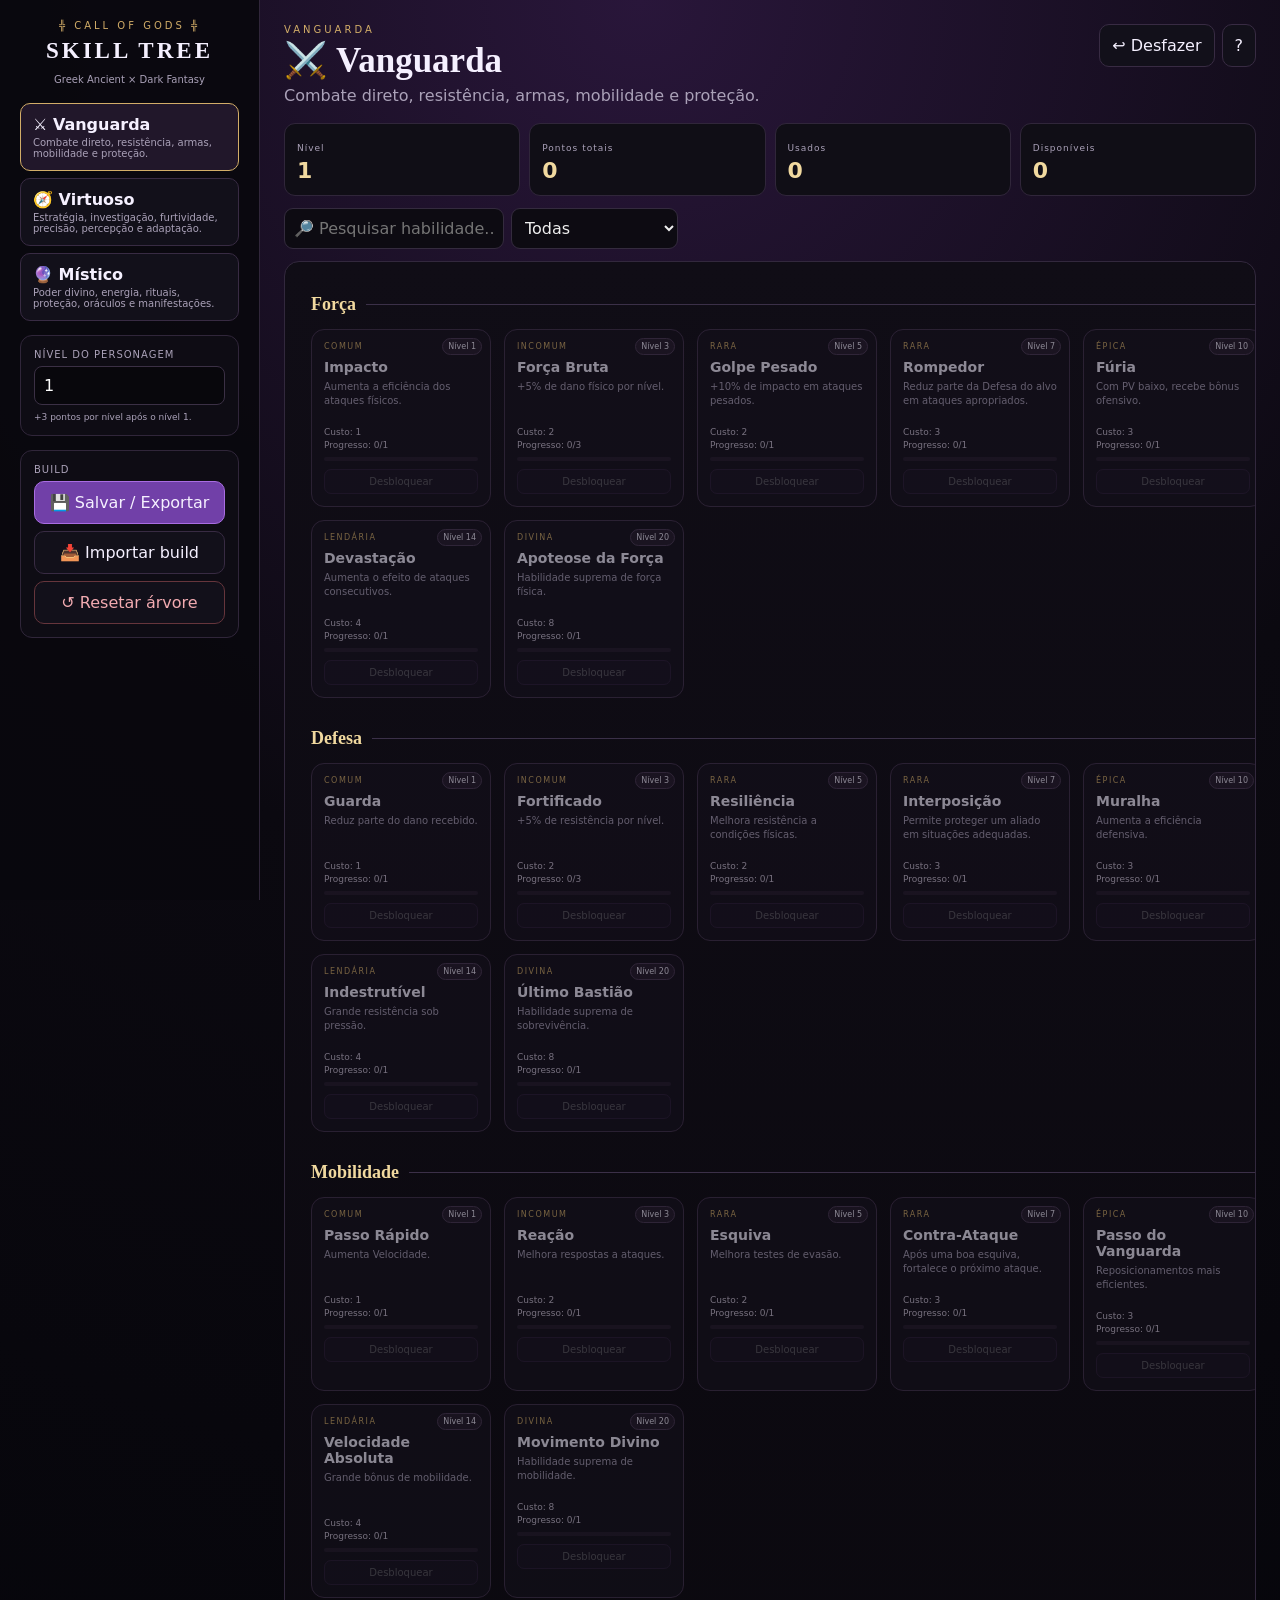
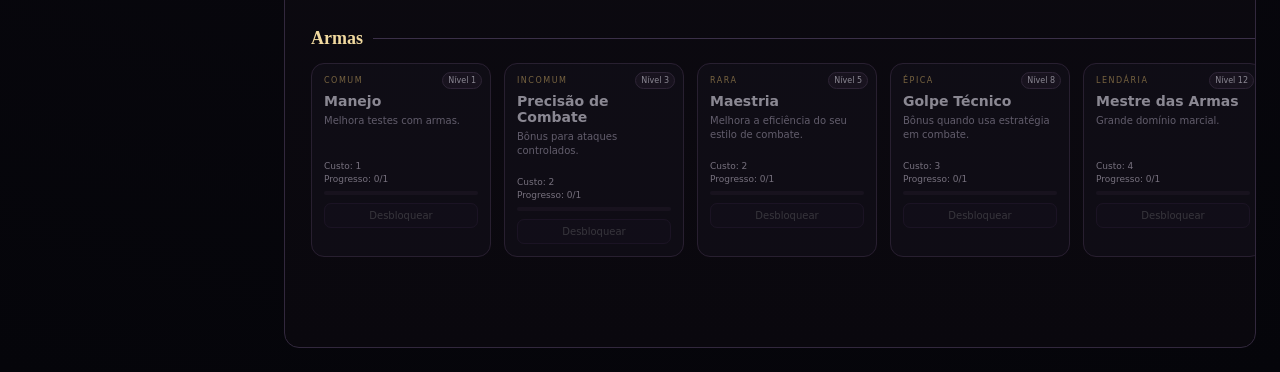
==== commit 8b0a100d: "Update index.html" ====
--- a/index.html
+++ b/index.html
@@ -1,1503 +1,108 @@
 <!doctype html>
-
 <html lang="pt-BR">
 <head>
 <meta charset="utf-8">
 <meta name="viewport" content="width=device-width,initial-scale=1">
-<title>Call of Gods — Skill Tree</title><style>
-:root{
---bg:#08070c;
---panel:#11101a;
---panel2:#171421;
---gold:#d2ad68;
---gold2:#f1d99f;
---purple:#8d4ed0;
---purple2:#bd79ff;
---text:#f5f0ff;
---muted:#aaa1b8;
---line:#3b3048;
---ok:#72d0a0;
---bad:#d56a74
-}
-
-*{box-sizing:border-box}
-
-html,body{
-margin:0;
-min-height:100%;
-background:
-radial-gradient(circle at 50% 0,#29163a 0,#0b0910 43%,#05050a 100%);
-color:var(--text);
-font-family:Inter,system-ui,Arial,sans-serif
-}
-
-button,input,select,textarea{font:inherit}
-button{cursor:pointer}
-
-.app{
-min-height:100vh;
-display:grid;
-grid-template-columns:260px 1fr
-}
-
-aside{
-padding:20px;
-background:#09080ee8;
-border-right:1px solid #30263a;
-position:sticky;
-top:0;
-height:100vh
-}
-
-.brand{text-align:center;margin-bottom:18px}
-.sig{font-size:10px;letter-spacing:3px;color:var(--gold)}
-.brand h1{
-font:700 23px Georgia,serif;
-letter-spacing:3px;
-margin:7px 0
-}
-.brand p{font-size:10px;color:var(--muted)}
-
-.classes{
-display:grid;
-gap:7px
-}
-
-.classBtn,.btn{
-border:1px solid #382b43;
-background:#12101a;
-color:var(--text);
-border-radius:10px;
-padding:11px 12px
-}
-
-.classBtn{text-align:left}
-
-.classBtn.active{
-border-color:var(--gold);
-background:#21172a
-}
-
-.classBtn b{display:block}
-.classBtn small{
-display:block;
-color:var(--muted);
-font-size:10px;
-margin-top:3px
-}
-
-.box{
-margin-top:14px;
-padding:13px;
-border:1px solid #30263a;
-border-radius:12px;
-background:#0e0c14
-}
-
-.box label{
-font-size:10px;
-color:var(--muted);
-display:block;
-margin-bottom:6px;
-letter-spacing:1px
-}
-
-.box input{
-width:100%;
-background:#08070c;
-border:1px solid #3b3045;
-color:#fff;
-border-radius:8px;
-padding:9px
-}
-
-.sideBtns{
-display:grid;
-gap:7px
-}
-
-.btn.primary{
-background:#7140a8;
-border-color:#a96de2
-}
-
-.btn.danger{
-color:#f2abb1;
-border-color:#66353c
-}
-
-.btn.full{width:100%}
-
-main{
-padding:24px;
-min-width:0
-}
-
-.head{
-display:flex;
-justify-content:space-between;
-gap:15px;
-align-items:flex-start
-}
-
-.eyebrow{
-font-size:10px;
-letter-spacing:3px;
-color:var(--gold)
-}
-
-h2.title{
-font:700 35px Georgia,serif;
-margin:5px 0
-}
-
-.desc{
-margin:0;
-color:var(--muted);
-max-width:780px
-}
-
-.headBtns{
-display:flex;
-gap:7px;
-flex-wrap:wrap
-}
-
-.stats{
-display:grid;
-grid-template-columns:repeat(4,1fr);
-gap:9px;
-margin:18px 0 12px
-}
-
-.stat{
-background:#100e16;
-border:1px solid #30263a;
-border-radius:11px;
-padding:12px
-}
-
-.stat span{
-font-size:9px;
-color:var(--muted);
-letter-spacing:1px
-}
-
-.stat strong{
-display:block;
-color:var(--gold2);
-font-size:22px;
-margin-top:3px
-}
-
-.tools{
-display:flex;
-gap:7px;
-flex-wrap:wrap;
-margin-bottom:12px
-}
-
-.tools input,.tools select{
-background:#0d0b12;
-color:#eee;
-border:1px solid #342b3e;
-border-radius:9px;
-padding:9px
-}
-
-.tools input{min-width:220px}
-
-.treeWrap{
-overflow:auto;
-border:1px solid #32283d;
-border-radius:15px;
-background:linear-gradient(#100d16,#0a080e);
-min-height:620px
-}
-
-.tree{
-min-width:1080px;
-padding:24px 26px 60px
-}
-
-.branch{
-margin:8px 0 30px
-}
-
-.branchTitle{
-display:flex;
-gap:10px;
-align-items:center;
-color:var(--gold2);
-font:600 18px Georgia,serif
-}
-
-.branchTitle:after{
-content:"";
-height:1px;
-background:var(--line);
-flex:1
-}
-
-.nodes{
-display:flex;
-flex-wrap:wrap;
-gap:13px;
-margin-top:14px
-}
-
-.node{
-width:180px;
-min-height:152px;
-background:#15121d;
-border:1px solid #43334e;
-border-radius:13px;
-padding:12px;
-position:relative;
-transition:.18s;
-user-select:none
-}
-
-.node:hover{
-transform:translateY(-2px);
-border-color:#755694
-}
-
-.node.locked{opacity:.55}
-.node.available{border-color:var(--purple2)}
-
-.node.unlocked{
-border-color:var(--gold);
-box-shadow:0 0 0 1px #d2ad6820
-}
-
-.rarity{
-font-size:8px;
-letter-spacing:1.5px;
-color:var(--gold);
-text-transform:uppercase
-}
-
-.node h3{
-font-size:14px;
-margin:8px 0 5px
-}
-
-.node p{
-font-size:10px;
-color:var(--muted);
-line-height:1.35;
-min-height:40px;
-margin:0 0 7px
-}
-
-.meta{
-font-size:9px;
-color:#cfc5d8;
-margin-top:3px
-}
-
-.levelPill{
-position:absolute;
-right:8px;
-top:8px;
-font-size:8px;
-background:#251d2d;
-border:1px solid #4c3b56;
-border-radius:99px;
-padding:3px 5px
-}
-
-.progress{
-height:4px;
-background:#251d2d;
-border-radius:99px;
-overflow:hidden;
-margin-top:7px
-}
-
-.progress i{
-display:block;
-height:100%;
-background:linear-gradient(90deg,var(--purple),var(--gold));
-width:0
-}
-
-.buy{
-width:100%;
-margin-top:8px;
-padding:6px;
-border-radius:7px;
-border:1px solid #5e3b73;
-background:#25172e;
-color:#fff;
-font-size:10px
-}
-
-.buy:disabled{
-opacity:.3;
-cursor:not-allowed
-}
-
-.toast{
-display:none;
-position:fixed;
-bottom:18px;
-left:50%;
-transform:translateX(-50%);
-background:#18131f;
-border:1px solid #574164;
-border-radius:10px;
-padding:10px 15px;
-z-index:50
-}
-
-.modal{
-display:none;
-position:fixed;
-inset:0;
-background:#000b;
-z-index:40;
-align-items:center;
-justify-content:center;
-padding:16px
-}
-
-.modal.open{display:flex}
-
-.card{
-width:min(520px,100%);
-max-height:92vh;
-overflow:auto;
-background:#11101a;
-border:1px solid #4b3a58;
-border-radius:15px;
-padding:19px;
-box-shadow:0 20px 70px #000
-}
-
-.close{
-float:right;
-background:none;
-border:0;
-color:#aaa;
-font-size:23px
-}
-
-/* ÁREA DOS GIFS */
-
-.media{
-height:220px;
-border-radius:11px;
-background:
-radial-gradient(circle at center,#6d3b91 0,#24152f 45%,#0b080f 100%);
-display:flex;
-align-items:center;
-justify-content:center;
-text-align:center;
-color:#dbc9eb;
-font-size:12px;
-margin:14px 0;
-overflow:hidden;
-position:relative;
-border:1px solid #45304f;
-box-shadow:
-inset 0 0 35px #0008,
-0 8px 30px #0005
-}
-
-.media:after{
-content:"";
-position:absolute;
-inset:0;
-background:
-linear-gradient(135deg,#ffffff08,transparent 40%,#0007);
-pointer-events:none
-}
-
-.media img{
-width:100%;
-height:100%;
-object-fit:cover;
-display:block
-}
-
-.media .gifLabel{
-position:absolute;
-bottom:8px;
-left:8px;
-right:8px;
-z-index:2;
-padding:5px 8px;
-border-radius:7px;
-background:#08070ccc;
-border:1px solid #ffffff15;
-font-size:9px;
-color:#ddd
-}
-
-.details{
-display:grid;
-grid-template-columns:1fr 1fr;
-gap:7px
-}
-
-.details div{
-background:#0c0a10;
-border:1px solid #29212f;
-border-radius:8px;
-padding:9px;
-font-size:11px
-}
-
-.details b{
-display:block;
-color:var(--muted);
-font-size:8px;
-text-transform:uppercase;
-margin-bottom:3px
-}
-
-.code{
-width:100%;
-min-height:130px;
-background:#08070c;
-color:#ddd;
-border:1px solid #3a3044;
-border-radius:9px;
-padding:10px;
-resize:vertical;
-margin:10px 0
-}
-
-@media(max-width:850px){
-
-.app{
-display:block
-}
-
-aside{
-position:relative;
-height:auto;
-border-right:0;
-border-bottom:1px solid #30263a;
-padding:14px
-}
-
-.brand{margin-bottom:10px}
-
-.classes{
-grid-template-columns:repeat(3,1fr)
-}
-
-.classBtn small{display:none}
-
-main{padding:14px}
-
-.head{display:block}
-
-.headBtns{margin-top:10px}
-
-.stats{
-grid-template-columns:repeat(2,1fr)
-}
-
-.treeWrap{
-min-height:540px
-}
-
-.tree{
-min-width:930px;
-padding:18px
-}
-
-.node{width:168px}
-
-}
-
-@media(max-width:500px){
-
-.classes{
-grid-template-columns:1fr
-}
-
-.tools input{
-min-width:0;
-width:100%
-}
-
-.details{
-grid-template-columns:1fr
-}
-
-.title{
-font-size:29px!important
-}
-
-.media{
-height:190px
-}
-
-}
-</style></head><body><div class="app"><aside><div class="brand">
-<div class="sig">╬ CALL OF GODS ╬</div>
-<h1>SKILL TREE</h1>
-<p>Greek Ancient × Dark Fantasy</p>
-</div><div class="classes" id="classes"></div><div class="box">
-<label>NÍVEL DO PERSONAGEM</label>
-<input id="level" type="number" min="1" max="20" value="1">
-<div style="font-size:9px;color:var(--muted);margin-top:7px">
-+3 pontos por nível após o nível 1.
+<title>Call of Gods — Skill Tree</title>
+<style>
+:root{--bg:#08070c;--panel:#11101a;--panel2:#171421;--gold:#d2ad68;--gold2:#f1d99f;--purple:#8d4ed0;--purple2:#bd79ff;--text:#f5f0ff;--muted:#aaa1b8;--line:#3b3048;--ok:#72d0a0;--bad:#d56a74}
+*{box-sizing:border-box}html,body{margin:0;min-height:100%;background:radial-gradient(circle at 50% 0,#29163a 0,#0b0910 43%,#05050a 100%);color:var(--text);font-family:Inter,system-ui,Arial,sans-serif}button,input,select,textarea{font:inherit}button{cursor:pointer}
+.app{min-height:100vh;display:grid;grid-template-columns:260px 1fr}
+aside{padding:20px;background:#09080ee8;border-right:1px solid #30263a;position:sticky;top:0;height:100vh}
+.brand{text-align:center;margin-bottom:18px}.sig{font-size:10px;letter-spacing:3px;color:var(--gold)}.brand h1{font:700 23px Georgia,serif;letter-spacing:3px;margin:7px 0}.brand p{font-size:10px;color:var(--muted)}
+.classes{display:grid;gap:7px}.classBtn,.btn{border:1px solid #382b43;background:#12101a;color:var(--text);border-radius:10px;padding:11px 12px}.classBtn{text-align:left}.classBtn.active{border-color:var(--gold);background:#21172a}.classBtn b{display:block}.classBtn small{display:block;color:var(--muted);font-size:10px;margin-top:3px}
+.box{margin-top:14px;padding:13px;border:1px solid #30263a;border-radius:12px;background:#0e0c14}.box label{font-size:10px;color:var(--muted);display:block;margin-bottom:6px;letter-spacing:1px}.box input{width:100%;background:#08070c;border:1px solid #3b3045;color:#fff;border-radius:8px;padding:9px}
+.sideBtns{display:grid;gap:7px}.btn.primary{background:#7140a8;border-color:#a96de2}.btn.danger{color:#f2abb1;border-color:#66353c}.btn.full{width:100%}
+main{padding:24px;min-width:0}.head{display:flex;justify-content:space-between;gap:15px;align-items:flex-start}.eyebrow{font-size:10px;letter-spacing:3px;color:var(--gold)}h2.title{font:700 35px Georgia,serif;margin:5px 0}.desc{margin:0;color:var(--muted);max-width:780px}.headBtns{display:flex;gap:7px;flex-wrap:wrap}
+.stats{display:grid;grid-template-columns:repeat(4,1fr);gap:9px;margin:18px 0 12px}.stat{background:#100e16;border:1px solid #30263a;border-radius:11px;padding:12px}.stat span{font-size:9px;color:var(--muted);letter-spacing:1px}.stat strong{display:block;color:var(--gold2);font-size:22px;margin-top:3px}
+.tools{display:flex;gap:7px;flex-wrap:wrap;margin-bottom:12px}.tools input,.tools select{background:#0d0b12;color:#eee;border:1px solid #342b3e;border-radius:9px;padding:9px}.tools input{min-width:220px}
+.treeWrap{overflow:auto;border:1px solid #32283d;border-radius:15px;background:linear-gradient(#100d16,#0a080e);min-height:620px}.tree{min-width:1080px;padding:24px 26px 60px}.branch{margin:8px 0 30px}.branchTitle{display:flex;gap:10px;align-items:center;color:var(--gold2);font:600 18px Georgia,serif}.branchTitle:after{content:"";height:1px;background:var(--line);flex:1}.nodes{display:flex;flex-wrap:wrap;gap:13px;margin-top:14px}
+.node{width:180px;min-height:152px;background:#15121d;border:1px solid #43334e;border-radius:13px;padding:12px;position:relative;transition:.18s;user-select:none}.node:hover{transform:translateY(-2px);border-color:#755694}.node.locked{opacity:.55}.node.available{border-color:var(--purple2)}.node.unlocked{border-color:var(--gold);box-shadow:0 0 0 1px #d2ad6820}.rarity{font-size:8px;letter-spacing:1.5px;color:var(--gold);text-transform:uppercase}.node h3{font-size:14px;margin:8px 0 5px}.node p{font-size:10px;color:var(--muted);line-height:1.35;min-height:40px;margin:0 0 7px}.meta{font-size:9px;color:#cfc5d8;margin-top:3px}.levelPill{position:absolute;right:8px;top:8px;font-size:8px;background:#251d2d;border:1px solid #4c3b56;border-radius:99px;padding:3px 5px}.progress{height:4px;background:#251d2d;border-radius:99px;overflow:hidden;margin-top:7px}.progress i{display:block;height:100%;background:linear-gradient(90deg,var(--purple),var(--gold));width:0}.buy{width:100%;margin-top:8px;padding:6px;border-radius:7px;border:1px solid #5e3b73;background:#25172e;color:#fff;font-size:10px}.buy:disabled{opacity:.3;cursor:not-allowed}
+.toast{display:none;position:fixed;bottom:18px;left:50%;transform:translateX(-50%);background:#18131f;border:1px solid #574164;border-radius:10px;padding:10px 15px;z-index:50}
+.modal{display:none;position:fixed;inset:0;background:#000b;z-index:40;align-items:center;justify-content:center;padding:16px}.modal.open{display:flex}.card{width:min(520px,100%);background:#11101a;border:1px solid #4b3a58;border-radius:15px;padding:19px;box-shadow:0 20px 70px #000}.close{float:right;background:none;border:0;color:#aaa;font-size:23px}.media{height:170px;border-radius:10px;background:radial-gradient(circle,#542b78,#17111e 70%);display:flex;align-items:center;justify-content:center;text-align:center;color:#dbc9eb;font-size:12px;margin:14px 0;overflow:hidden}.media img{width:100%;height:100%;object-fit:cover}.details{display:grid;grid-template-columns:1fr 1fr;gap:7px}.details div{background:#0c0a10;border:1px solid #29212f;border-radius:8px;padding:9px;font-size:11px}.details b{display:block;color:var(--muted);font-size:8px;text-transform:uppercase;margin-bottom:3px}.code{width:100%;min-height:130px;background:#08070c;color:#ddd;border:1px solid #3a3044;border-radius:9px;padding:10px;resize:vertical;margin:10px 0}
+@media(max-width:850px){.app{display:block}aside{position:relative;height:auto;border-right:0;border-bottom:1px solid #30263a;padding:14px}.brand{margin-bottom:10px}.classes{grid-template-columns:repeat(3,1fr)}.classBtn small{display:none}main{padding:14px}.head{display:block}.headBtns{margin-top:10px}.stats{grid-template-columns:repeat(2,1fr)}.treeWrap{min-height:540px}.tree{min-width:930px;padding:18px}.node{width:168px}}
+@media(max-width:500px){.classes{grid-template-columns:1fr}.tools input{min-width:0;width:100%}.details{grid-template-columns:1fr}.title{font-size:29px!important}}
+</style>
+</head>
+<body>
+<div class="app">
+<aside>
+ <div class="brand"><div class="sig">╬ CALL OF GODS ╬</div><h1>SKILL TREE</h1><p>Greek Ancient × Dark Fantasy</p></div>
+ <div class="classes" id="classes"></div>
+ <div class="box"><label>NÍVEL DO PERSONAGEM</label><input id="level" type="number" min="1" max="20" value="1"><div style="font-size:9px;color:var(--muted);margin-top:7px">+3 pontos por nível após o nível 1.</div></div>
+ <div class="box"><label>BUILD</label><div class="sideBtns"><button class="btn primary full" id="save">💾 Salvar / Exportar</button><button class="btn full" id="import">📥 Importar build</button><button class="btn danger full" id="reset">↺ Resetar árvore</button></div></div>
+</aside>
+<main>
+ <div class="head"><div><div class="eyebrow" id="eyebrow"></div><h2 class="title" id="title"></h2><p class="desc" id="desc"></p></div><div class="headBtns"><button class="btn" id="undo">↩ Desfazer</button><button class="btn" id="help">?</button></div></div>
+ <div class="stats"><div class="stat"><span>Nível</span><strong id="lv">1</strong></div><div class="stat"><span>Pontos totais</span><strong id="tp">0</strong></div><div class="stat"><span>Usados</span><strong id="up">0</strong></div><div class="stat"><span>Disponíveis</span><strong id="ap">0</strong></div></div>
+ <div class="tools"><input id="search" placeholder="🔎 Pesquisar habilidade..."><select id="filter"><option value="all">Todas</option><option value="available">Desbloqueáveis</option><option value="unlocked">Desbloqueadas</option><option value="locked">Bloqueadas</option></select></div>
+ <div class="treeWrap"><div class="tree" id="tree"></div></div>
+</main>
 </div>
-</div><div class="box">
-<label>BUILD</label><div class="sideBtns"><button class="btn primary full" id="save">
-💾 Salvar / Exportar
-</button><button class="btn full" id="import">
-📥 Importar build
-</button><button class="btn danger full" id="reset">
-↺ Resetar árvore
-</button></div>
-</div></aside><main><div class="head"><div><div class="eyebrow" id="eyebrow"></div><h2 class="title" id="title"></h2><p class="desc" id="desc"></p></div><div class="headBtns"><button class="btn" id="undo">
-↩ Desfazer
-</button><button class="btn" id="help">
-?
-</button></div></div><div class="stats"><div class="stat">
-<span>Nível</span>
-<strong id="lv">1</strong>
-</div><div class="stat">
-<span>Pontos totais</span>
-<strong id="tp">0</strong>
-</div><div class="stat">
-<span>Usados</span>
-<strong id="up">0</strong>
-</div><div class="stat">
-<span>Disponíveis</span>
-<strong id="ap">0</strong>
-</div></div><div class="tools"><input
-id="search"
-placeholder="🔎 Pesquisar habilidade..."
-
-«»
-
-<select id="filter"><option value="all">Todas</option>
-<option value="available">Desbloqueáveis</option>
-<option value="unlocked">Desbloqueadas</option>
-<option value="locked">Bloqueadas</option></select></div><div class="treeWrap"><div class="tree" id="tree"></div></div></main></div><div class="toast" id="toast"></div><div class="modal" id="skillModal"><div class="card"><button class="close" id="closeSkill">
-×
-</button><div class="eyebrow" id="mr"></div><h2 id="mn" style="font-family:Georgia,serif;margin:5px 0"></h2><p id="md" class="desc"></p><div class="media" id="media"></div><div class="details"><div>
-<b>Nível necessário</b>
-<span id="ml"></span>
-</div><div>
-<b>Custo</b>
-<span id="mc"></span>
-</div><div>
-<b>Requisito</b>
-<span id="mreq"></span>
-</div><div>
-<b>Status</b>
-<span id="ms"></span>
-</div></div><button
-class="btn primary full"
-style="margin-top:10px"
-id="mbuy"
-
-«</button>»
-
-</div></div><div class="modal" id="codeModal"><div class="card"><button class="close" id="closeCode">
-×
-</button><div class="eyebrow">CALL OF GODS</div><h2 style="font-family:Georgia,serif">
-Build salva
-</h2><p class="desc">
-Copie este código para guardar ou enviar sua árvore.
-</p><textarea
-id="code"
-class="code"
-readonly
-></textarea><button
-class="btn primary full"
-id="copy"
-
-«»
-
-Copiar código
-</button>
-
-</div></div><script>
-
+<div class="toast" id="toast"></div>
+<div class="modal" id="skillModal"><div class="card"><button class="close" id="closeSkill">×</button><div class="eyebrow" id="mr"></div><h2 id="mn" style="font-family:Georgia,serif;margin:5px 0"></h2><p id="md" class="desc"></p><div class="media" id="media"></div><div class="details"><div><b>Nível necessário</b><span id="ml"></span></div><div><b>Custo</b><span id="mc"></span></div><div><b>Requisito</b><span id="mreq"></span></div><div><b>Status</b><span id="ms"></span></div></div><button class="btn primary full" style="margin-top:10px" id="mbuy"></button></div></div>
+<div class="modal" id="codeModal"><div class="card"><button class="close" id="closeCode">×</button><div class="eyebrow">CALL OF GODS</div><h2 style="font-family:Georgia,serif">Build salva</h2><p class="desc">Copie este código para guardar ou enviar sua árvore.</p><textarea id="code" class="code" readonly></textarea><button class="btn primary full" id="copy">Copiar código</button></div></div>
+<script>
 const DATA={
-
-Vanguarda:{
-icon:"⚔️",
-desc:"Combate direto, resistência, armas, mobilidade e proteção.",
-branches:{
-
-"Força":[
-["Impacto",1,1,null,"Aumenta a eficiência dos ataques físicos.","Comum"],
-["Força Bruta",3,2,"Impacto","+5% de dano físico por nível.","Incomum",3],
-["Golpe Pesado",5,2,"Força Bruta","+10% de impacto em ataques pesados.","Rara"],
-["Rompedor",7,3,"Golpe Pesado","Reduz parte da Defesa do alvo em ataques apropriados.","Rara"],
-["Fúria",10,3,"Rompedor","Com PV baixo, recebe bônus ofensivo.","Épica"],
-["Devastação",14,4,"Fúria","Aumenta o efeito de ataques consecutivos.","Lendária"],
-["Apoteose da Força",20,8,"Devastação","Habilidade suprema de força física.","Divina"]
-],
-
-"Defesa":[
-["Guarda",1,1,null,"Reduz parte do dano recebido.","Comum"],
-["Fortificado",3,2,"Guarda","+5% de resistência por nível.","Incomum",3],
-["Resiliência",5,2,"Fortificado","Melhora resistência a condições físicas.","Rara"],
-["Interposição",7,3,"Resiliência","Permite proteger um aliado em situações adequadas.","Rara"],
-["Muralha",10,3,"Interposição","Aumenta a eficiência defensiva.","Épica"],
-["Indestrutível",14,4,"Muralha","Grande resistência sob pressão.","Lendária"],
-["Último Bastião",20,8,"Indestrutível","Habilidade suprema de sobrevivência.","Divina"]
-],
-
-"Mobilidade":[
-["Passo Rápido",1,1,null,"Aumenta Velocidade.","Comum"],
-["Reação",3,2,"Passo Rápido","Melhora respostas a ataques.","Incomum"],
-["Esquiva",5,2,"Reação","Melhora testes de evasão.","Rara"],
-["Contra-Ataque",7,3,"Esquiva","Após uma boa esquiva, fortalece o próximo ataque.","Rara"],
-["Passo do Vanguarda",10,3,"Contra-Ataque","Reposicionamentos mais eficientes.","Épica"],
-["Velocidade Absoluta",14,4,"Passo do Vanguarda","Grande bônus de mobilidade.","Lendária"],
-["Movimento Divino",20,8,"Velocidade Absoluta","Habilidade suprema de mobilidade.","Divina"]
-],
-
-"Armas":[
-["Manejo",1,1,null,"Melhora testes com armas.","Comum"],
-["Precisão de Combate",3,2,"Manejo","Bônus para ataques controlados.","Incomum"],
-["Maestria",5,2,"Precisão de Combate","Melhora a eficiência do seu estilo de combate.","Rara"],
-["Golpe Técnico",8,3,"Maestria","Bônus quando usa estratégia em combate.","Épica"],
-["Mestre das Armas",12,4,"Golpe Técnico","Grande domínio marcial.","Lendária"]
-]
-
-}
-},
-
-Virtuoso:{
-icon:"🧭",
-desc:"Estratégia, investigação, furtividade, precisão, percepção e adaptação.",
-branches:{
-
-"Investigação":[
-["Observador",1,1,null,"Melhora Percepção.","Comum"],
-["Mente Analítica",3,2,"Observador","Bônus em investigação.","Incomum"],
-["Dedução",5,2,"Mente Analítica","Facilita conectar pistas.","Rara"],
-["Investigador",7,3,"Dedução","Grande eficiência em cenas de investigação.","Épica"],
-["Especialista",11,4,"Investigador","Escolha uma área para receber especialização.","Lendária"],
-["Mente Extraordinária",20,8,"Especialista","Habilidade suprema intelectual.","Divina"]
-],
-
-"Furtividade":[
-["Passo Preciso",1,1,null,"Melhora Furtividade.","Comum"],
-["Mãos Leves",3,2,"Passo Preciso","Melhora ações delicadas.","Incomum"],
-["Evasão",5,2,"Passo Preciso","Bônus para evitar ataques.","Rara"],
-["Sombra",7,3,"Mãos Leves","Melhora ações enquanto não foi percebido.","Épica"],
-["Fantasma",12,4,"Sombra","Grande bônus de furtividade.","Lendária"]
-],
-
-"Estrategia":[
-["Leitura de Situação",1,1,null,"Bônus para analisar conflitos.","Comum"],
-["Concentração",3,2,"Leitura de Situação","Melhora ações que exigem foco.","Incomum"],
-["Estratégia",5,2,"Concentração","Bônus após preparar uma ação.","Rara"],
-["Improviso",7,3,"Estratégia","Permite adaptar-se a situações inesperadas.","Épica"],
-["Adaptação",10,3,"Improviso","Recebe bônus após mudar de abordagem.","Épica"],
-["Versatilidade",14,4,"Adaptação","Melhora diferentes tipos de teste.","Lendária"],
-["Apoteose do Virtuoso",20,8,"Versatilidade","Habilidade suprema de adaptação.","Divina"]
-],
-
-"Influência":[
-["Oratória",1,1,null,"Melhora Oratória.","Comum"],
-["Persuasão",3,2,"Oratória","Bônus em negociação.","Incomum"],
-["Enganação",5,2,"Persuasão","Melhora blefes e disfarces.","Rara"],
-["Manipulação",8,3,"Enganação","Bônus quando conduz uma conversa.","Épica"],
-["Mestre Social",13,4,"Manipulação","Grande domínio social.","Lendária"]
-]
-
-}
-},
-
-Místico:{
-icon:"🔮",
-desc:"Poder divino, energia, rituais, proteção, oráculos e manifestações.",
-branches:{
-
-"Canalização":[
-["Canalização",1,1,null,"Melhora eficiência de poderes.","Comum"],
-["Fluxo Divino",3,2,"Canalização","Reduz o custo de determinadas manifestações.","Incomum"],
-["Controle de Energia",5,2,"Fluxo Divino","Melhora controle sobre energia divina.","Rara"],
-["Potência Divina",7,3,"Controle de Energia","Aumenta efeitos de poderes.","Épica"],
-["Ascensão",12,4,"Potência Divina","Amplifica manifestações poderosas.","Lendária"],
-["Avatar Divino",20,8,"Ascensão","Habilidade suprema de manifestação.","Divina"]
-],
-
-"Proteção":[
-["Vontade Arcana",1,1,null,"Melhora resistência espiritual.","Comum"],
-["Barreira Espiritual",3,2,"Vontade Arcana","Reduz efeitos sobrenaturais recebidos.","Incomum"],
-["Resistência Mística",5,2,"Barreira Espiritual","Melhora resistência a poderes.","Rara"],
-["Proteção Divina",7,3,"Resistência Mística","Pode proteger aliados em situações adequadas.","Épica"],
-["Santuário",12,4,"Proteção Divina","Grande melhoria defensiva sobrenatural.","Lendária"],
-["Apoteose Mística",20,8,"Santuário","Habilidade suprema de proteção.","Divina"]
-],
-
-"Oráculo":[
-["Visão Sobrenatural",1,1,null,"Percebe sinais sobrenaturais.","Comum"],
-["Presságio",3,2,"Visão Sobrenatural","Recebe bônus em situações previstas.","Incomum"],
-["Ritualista",5,2,"Presságio","Melhora ações ritualísticas.","Rara"],
-["Olhos do Oráculo",8,3,"Ritualista","Aumenta percepção de fenômenos ocultos.","Épica"],
-["Destino Revelado",13,4,"Olhos do Oráculo","Grande eficiência ao interpretar sinais.","Lendária"]
-],
-
-"Manifestação":[
-["Manifestação",1,1,null,"Permite desenvolver manifestações da classe.","Comum"],
-["Forma Divina",3,2,"Manifestação","Melhora uma manifestação escolhida.","Incomum"],
-["Milagre",6,3,"Forma Divina","Permite efeitos sobrenaturais mais amplos.","Épica"],
-["Milagre Maior",11,4,"Milagre","Aumenta a potência de uma manifestação.","Lendária"],
-["Transcendência",20,8,"Milagre Maior","Habilidade suprema de manifestação.","Divina"]
-]
-
-}
-}
-
+Vanguarda:{icon:"⚔️",desc:"Combate direto, resistência, armas, mobilidade e proteção.",branches:{
+"Força":[["Impacto",1,1,null,"Aumenta a eficiência dos ataques físicos.","Comum"],["Força Bruta",3,2,"Impacto","+5% de dano físico por nível.","Incomum",3],["Golpe Pesado",5,2,"Força Bruta","+10% de impacto em ataques pesados.","Rara"],["Rompedor",7,3,"Golpe Pesado","Reduz parte da Defesa do alvo em ataques apropriados.","Rara"],["Fúria",10,3,"Rompedor","Com PV baixo, recebe bônus ofensivo.","Épica"],["Devastação",14,4,"Fúria","Aumenta o efeito de ataques consecutivos.","Lendária"],["Apoteose da Força",20,8,"Devastação","Habilidade suprema de força física.","Divina"]],
+"Defesa":[["Guarda",1,1,null,"Reduz parte do dano recebido.","Comum"],["Fortificado",3,2,"Guarda","+5% de resistência por nível.","Incomum",3],["Resiliência",5,2,"Fortificado","Melhora resistência a condições físicas.","Rara"],["Interposição",7,3,"Resiliência","Permite proteger um aliado em situações adequadas.","Rara"],["Muralha",10,3,"Interposição","Aumenta a eficiência defensiva.","Épica"],["Indestrutível",14,4,"Muralha","Grande resistência sob pressão.","Lendária"],["Último Bastião",20,8,"Indestrutível","Habilidade suprema de sobrevivência.","Divina"]],
+"Mobilidade":[["Passo Rápido",1,1,null,"Aumenta Velocidade.","Comum"],["Reação",3,2,"Passo Rápido","Melhora respostas a ataques.","Incomum"],["Esquiva",5,2,"Reação","Melhora testes de evasão.","Rara"],["Contra-Ataque",7,3,"Esquiva","Após uma boa esquiva, fortalece o próximo ataque.","Rara"],["Passo do Vanguarda",10,3,"Contra-Ataque","Reposicionamentos mais eficientes.","Épica"],["Velocidade Absoluta",14,4,"Passo do Vanguarda","Grande bônus de mobilidade.","Lendária"],["Movimento Divino",20,8,"Velocidade Absoluta","Habilidade suprema de mobilidade.","Divina"]],
+"Armas":[["Manejo",1,1,null,"Melhora testes com armas.","Comum"],["Precisão de Combate",3,2,"Manejo","Bônus para ataques controlados.","Incomum"],["Maestria",5,2,"Precisão de Combate","Melhora a eficiência do seu estilo de combate.","Rara"],["Golpe Técnico",8,3,"Maestria","Bônus quando usa estratégia em combate.","Épica"],["Mestre das Armas",12,4,"Golpe Técnico","Grande domínio marcial.","Lendária"]]}},
+Virtuoso:{icon:"🧭",desc:"Estratégia, investigação, furtividade, precisão, percepção e adaptação.",branches:{
+"Investigação":[["Observador",1,1,null,"Melhora Percepção.","Comum"],["Mente Analítica",3,2,"Observador","Bônus em investigação.","Incomum"],["Dedução",5,2,"Mente Analítica","Facilita conectar pistas.","Rara"],["Investigador",7,3,"Dedução","Grande eficiência em cenas de investigação.","Épica"],["Especialista",11,4,"Investigador","Escolha uma área para receber especialização.","Lendária"],["Mente Extraordinária",20,8,"Especialista","Habilidade suprema intelectual.","Divina"]],
+"Furtividade":[["Passo Preciso",1,1,null,"Melhora Furtividade.","Comum"],["Mãos Leves",3,2,"Passo Preciso","Melhora ações delicadas.","Incomum"],["Evasão",5,2,"Passo Preciso","Bônus para evitar ataques.","Rara"],["Sombra",7,3,"Mãos Leves","Melhora ações enquanto não foi percebido.","Épica"],["Fantasma",12,4,"Sombra","Grande bônus de furtividade.","Lendária"]],
+"Estrategia":[["Leitura de Situação",1,1,null,"Bônus para analisar conflitos.","Comum"],["Concentração",3,2,"Leitura de Situação","Melhora ações que exigem foco.","Incomum"],["Estratégia",5,2,"Concentração","Bônus após preparar uma ação.","Rara"],["Improviso",7,3,"Estratégia","Permite adaptar-se a situações inesperadas.","Épica"],["Adaptação",10,3,"Improviso","Recebe bônus após mudar de abordagem.","Épica"],["Versatilidade",14,4,"Adaptação","Melhora diferentes tipos de teste.","Lendária"],["Apoteose do Virtuoso",20,8,"Versatilidade","Habilidade suprema de adaptação.","Divina"]],
+"Influência":[["Oratória",1,1,null,"Melhora Oratória.","Comum"],["Persuasão",3,2,"Oratória","Bônus em negociação.","Incomum"],["Enganação",5,2,"Persuasão","Melhora blefes e disfarces.","Rara"],["Manipulação",8,3,"Enganação","Bônus quando conduz uma conversa.","Épica"],["Mestre Social",13,4,"Manipulação","Grande domínio social.","Lendária"]]}},
+Místico:{icon:"🔮",desc:"Poder divino, energia, rituais, proteção, oráculos e manifestações.",branches:{
+"Canalização":[["Canalização",1,1,null,"Melhora eficiência de poderes.","Comum"],["Fluxo Divino",3,2,"Canalização","Reduz o custo de determinadas manifestações.","Incomum"],["Controle de Energia",5,2,"Fluxo Divino","Melhora controle sobre energia divina.","Rara"],["Potência Divina",7,3,"Controle de Energia","Aumenta efeitos de poderes.","Épica"],["Ascensão",12,4,"Potência Divina","Amplifica manifestações poderosas.","Lendária"],["Avatar Divino",20,8,"Ascensão","Habilidade suprema de manifestação.","Divina"]],
+"Proteção":[["Vontade Arcana",1,1,null,"Melhora resistência espiritual.","Comum"],["Barreira Espiritual",3,2,"Vontade Arcana","Reduz efeitos sobrenaturais recebidos.","Incomum"],["Resistência Mística",5,2,"Barreira Espiritual","Melhora resistência a poderes.","Rara"],["Proteção Divina",7,3,"Resistência Mística","Pode proteger aliados em situações adequadas.","Épica"],["Santuário",12,4,"Proteção Divina","Grande melhoria defensiva sobrenatural.","Lendária"],["Apoteose Mística",20,8,"Santuário","Habilidade suprema de proteção.","Divina"]],
+"Oráculo":[["Visão Sobrenatural",1,1,null,"Percebe sinais sobrenaturais.","Comum"],["Presságio",3,2,"Visão Sobrenatural","Recebe bônus em situações previstas.","Incomum"],["Ritualista",5,2,"Presságio","Melhora ações ritualísticas.","Rara"],["Olhos do Oráculo",8,3,"Ritualista","Aumenta percepção de fenômenos ocultos.","Épica"],["Destino Revelado",13,4,"Olhos do Oráculo","Grande eficiência ao interpretar sinais.","Lendária"]],
+"Manifestação":[["Manifestação",1,1,null,"Permite desenvolver manifestações da classe.","Comum"],["Forma Divina",3,2,"Manifestação","Melhora uma manifestação escolhida.","Incomum"],["Milagre",6,3,"Forma Divina","Permite efeitos sobrenaturais mais amplos.","Épica"],["Milagre Maior",11,4,"Milagre","Aumenta a potência de uma manifestação.","Lendária"],["Transcendência",20,8,"Milagre Maior","Habilidade suprema de manifestação.","Divina"]]}}
 };
 
-
-/* =========================
-   GIFS DAS HABILIDADES
-   ========================= */
-
-const GIFS={
-
-combat:
-"https://media.giphy.com/media/gEfd0Bhvbz60HXyNxj/giphy.gif",
-
-sword:
-"https://media.giphy.com/media/MB0KxRkJsrkW1nT2gg/giphy.gif",
-
-stealth:
-"https://media.giphy.com/media/cYj39A3mn3lOGGhXpl/giphy.gif",
-
-magic:
-"https://media.giphy.com/media/X62BvTrE4Hzjz4rHaB/giphy.gif",
-
-investigation:
-"https://media.giphy.com/media/W2LhKymdKhTUMBJwyj/giphy.gif",
-
-shield:
-"https://media.giphy.com/media/g9LvKF4SPTK0KOIFdh/giphy.gif"
-
-};
-
-
-/*
-Escolhe automaticamente o GIF de acordo
-com a habilidade e sua ramificação.
-*/
-
-function getSkillGif(s){
-
-const name=s.name.toLowerCase();
-
-if(
-name.includes("sombra")||
-name.includes("fantasma")||
-name.includes("furt")||
-name.includes("mãos leves")||
-name.includes("passo preciso")||
-name.includes("evasão")
-){
-return GIFS.stealth;
+const KEY="cogSkillTree_v2";
+let state=JSON.parse(localStorage.getItem(KEY)||"null")||{cls:"Vanguarda",level:1,spent:{},history:[]};
+let selected=null;
+const total=()=>Math.max(0,(state.level-1)*3);
+const used=()=>Object.values(state.spent).reduce((a,b)=>a+b,0);
+const sid=n=>state.cls+"::"+n;
+function obj(a){return{name:a[0],level:a[1],cost:a[2],req:a[3],desc:a[4],rarity:a[5],max:a[6]||1}}
+function find(n){for(const [branch,list] of Object.entries(DATA[state.cls].branches))for(const a of list)if(a[0]===n)return obj(a)}
+function isUnlocked(s){return (state.spent[sid(s.name)]||0)>0}
+function canBuy(s){return state.level>=s.level&&(!s.req||isUnlocked({name:s.req}))&&used()+s.cost<=total()&&(state.spent[sid(s.name)]||0)<s.max}
+function saveState(){localStorage.setItem(KEY,JSON.stringify(state))}
+function notify(t){const e=document.getElementById("toast");e.textContent=t;e.style.display="block";clearTimeout(window.tt);window.tt=setTimeout(()=>e.style.display="none",1800)}
+function render(){
+ const d=DATA[state.cls];document.getElementById("classes").innerHTML="";
+ for(const [name,x] of Object.entries(DATA)){const b=document.createElement("button");b.className="classBtn"+(name===state.cls?" active":"");b.innerHTML="<b>"+x.icon+" "+name+"</b><small>"+x.desc+"</small>";b.onclick=()=>{state.cls=name;state.spent={};state.history=[];saveState();render();notify("Classe alterada.");};document.getElementById("classes").appendChild(b)}
+ document.getElementById("level").value=state.level;document.getElementById("eyebrow").textContent=state.cls.toUpperCase();document.getElementById("title").textContent=d.icon+" "+state.cls;document.getElementById("desc").textContent=d.desc;
+ document.getElementById("lv").textContent=state.level;document.getElementById("tp").textContent=total();document.getElementById("up").textContent=used();document.getElementById("ap").textContent=total()-used();
+ renderTree();
 }
-
-if(
-name.includes("invest")||
-name.includes("observador")||
-name.includes("dedução")||
-name.includes("analítica")||
-name.includes("oráculo")||
-name.includes("presságio")||
-name.includes("visão")||
-name.includes("destino")||
-name.includes("ritual")
-){
-return GIFS.investigation;
+function renderTree(){
+ const root=document.getElementById("tree");root.innerHTML="";const q=document.getElementById("search").value.toLowerCase(),f=document.getElementById("filter").value;
+ for(const [branch,list] of Object.entries(DATA[state.cls].branches)){
+  const sec=document.createElement("section");sec.className="branch";sec.innerHTML='<div class="branchTitle">'+branch+'</div><div class="nodes"></div>';const box=sec.querySelector(".nodes");
+  for(const a of list){const s=obj(a),spent=state.spent[sid(s.name)]||0,ok=canBuy(s),status=isUnlocked(s)?"unlocked":ok?"available":"locked";if(q&&!(`${s.name} ${s.desc} ${branch}`).toLowerCase().includes(q))continue;if(f!=="all"&&f!==status)continue;
+   const n=document.createElement("article");n.className="node "+status;n.innerHTML='<span class="levelPill">Nível '+s.level+'</span><div class="rarity">'+s.rarity+'</div><h3>'+s.name+'</h3><p>'+s.desc+'</p><div class="meta">Custo: '+s.cost+'</div><div class="meta">Progresso: '+spent+'/'+s.max+'</div><div class="progress"><i style="width:'+Math.min(100,spent/s.max*100)+'%"></i></div><button class="buy" '+(!ok?"disabled":"")+'>'+((spent>0&&s.max>1)?"Aprimorar":"Desbloquear")+'</button>';
+   n.querySelector(".buy").onclick=e=>{e.stopPropagation();buy(s.name)};let timer; n.addEventListener("click",()=>openSkill(s));n.addEventListener("pointerdown",e=>{if(e.pointerType==="touch")timer=setTimeout(()=>openSkill(s),450)});["pointerup","pointercancel","pointerleave"].forEach(x=>n.addEventListener(x,()=>clearTimeout(timer)));box.appendChild(n);
+  }if(box.children.length)root.appendChild(sec);
+ }
 }
-
-if(
-name.includes("proteção")||
-name.includes("barreira")||
-name.includes("resistência")||
-name.includes("guarda")||
-name.includes("fortificado")||
-name.includes("resiliência")||
-name.includes("muralha")||
-name.includes("bastião")||
-name.includes("santuário")||
-name.includes("interposição")||
-name.includes("vontade")
-){
-return GIFS.shield;
-}
-
-if(
-name.includes("canal")||
-name.includes("divino")||
-name.includes("energia")||
-name.includes("potência")||
-name.includes("ascensão")||
-name.includes("avatar")||
-name.includes("milagre")||
-name.includes("manifestação")||
-name.includes("transcendência")||
-name.includes("arcana")||
-name.includes("místico")
-){
-return GIFS.magic;
-}
-
-if(
-name.includes("arma")||
-name.includes("manejo")||
-name.includes("golpe")||
-name.includes("impacto")||
-name.includes("força")||
-name.includes("fúria")||
-name.includes("devastação")||
-name.includes("apoteose")||
-name.includes("maestria")||
-name.includes("combate")||
-name.includes("contra-ataque")
-){
-return GIFS.sword;
-}
-
-return GIFS.combat;
-
-}
-
-
-const KEY="cogSkillTree_v2";
-
-let state=
-JSON.parse(localStorage.getItem(KEY)||"null")
-||
-{
-cls:"Vanguarda",
-level:1,
-spent:{},
-history:[]
-};
-
-let selected=null;
-
-const total=()=>Math.max(0,(state.level-1)*3);
-
-const used=()=>
-Object.values(state.spent)
-.reduce((a,b)=>a+b,0);
-
-const sid=n=>state.cls+"::"+n;
-
-function obj(a){
-return{
-name:a[0],
-level:a[1],
-cost:a[2],
-req:a[3],
-desc:a[4],
-rarity:a[5],
-max:a[6]||1
-}
-}
-
-function find(n){
-
-for(
-const [branch,list]
-of Object.entries(DATA[state.cls].branches)
-)
-
-for(const a of list)
-
-if(a[0]===n)
-return obj(a);
-
-}
-
-function isUnlocked(s){
-
-return(
-state.spent[sid(s.name)]||0
-)>0;
-
-}
-
-function canBuy(s){
-
-return(
-state.level>=s.level&&
-(!s.req||isUnlocked({name:s.req}))&&
-used()+s.cost<=total()&&
-(state.spent[sid(s.name)]||0)<s.max
-);
-
-}
-
-function saveState(){
-
-localStorage.setItem(
-KEY,
-JSON.stringify(state)
-);
-
-}
-
-function notify(t){
-
-const e=document.getElementById("toast");
-
-e.textContent=t;
-e.style.display="block";
-
-clearTimeout(window.tt);
-
-window.tt=setTimeout(
-()=>e.style.display="none",
-1800
-);
-
-}
-
-
-function render(){
-
-const d=DATA[state.cls];
-
-document.getElementById("classes").innerHTML="";
-
-for(
-const [name,x]
-of Object.entries(DATA)
-){
-
-const b=document.createElement("button");
-
-b.className=
-"classBtn"+
-(name===state.cls?" active":"");
-
-b.innerHTML=
-"<b>"+x.icon+" "+name+"</b>"+
-"<small>"+x.desc+"</small>";
-
-b.onclick=()=>{
-
-state.cls=name;
-state.spent={};
-state.history=[];
-
-saveState();
+function buy(n){const s=find(n);if(!s||!canBuy(s))return;state.spent[sid(n)]=(state.spent[sid(n)]||0)+s.cost;state.history.push({name:n,cost:s.cost});saveState();render();notify(n+" desbloqueada.");}
+function undo(){const h=state.history.pop();if(!h)return notify("Nada para desfazer.");state.spent[sid(h.name)]-=h.cost;if(state.spent[sid(h.name)]<=0)delete state.spent[sid(h.name)];saveState();render();notify("Compra desfeita.");}
+function openSkill(s){selected=s;const spent=state.spent[sid(s.name)]||0;document.getElementById("mr").textContent=s.rarity;document.getElementById("mn").textContent=s.name;document.getElementById("md").textContent=s.desc;document.getElementById("ml").textContent=s.level;document.getElementById("mc").textContent=s.cost+" ponto"+(s.cost>1?"s":"");document.getElementById("mreq").textContent=s.req||"Início da ramificação";document.getElementById("ms").textContent=isUnlocked(s)?"Desbloqueada ("+spent+"/"+s.max+")":canBuy(s)?"Desbloqueável":"Bloqueada";document.getElementById("media").innerHTML="<span>🎞️<br>Referência visual da habilidade<br><small style='opacity:.65'>Campo preparado para GIF/URL.</small></span>";const b=document.getElementById("mbuy");b.disabled=!canBuy(s);b.textContent=spent&&s.max>1?"Aprimorar":"Desbloquear";document.getElementById("skillModal").classList.add("open")}
+function exportBuild(){const p={v:2,class:state.cls,level:state.level,spent:state.spent};document.getElementById("code").value=btoa(unescape(encodeURIComponent(JSON.stringify(p))));document.getElementById("codeModal").classList.add("open")}
+function importBuild(){const c=prompt("Cole o código da build:");if(!c)return;try{const p=JSON.parse(decodeURIComponent(escape(atob(c.trim()))));if(!DATA[p.class]||p.level<1||p.level>20)throw 0;state={cls:p.class,level:p.level,spent:p.spent||{},history:[]};saveState();render();notify("Build importada.")}catch(e){alert("Código inválido.")}}
+document.getElementById("level").oninput=e=>{state.level=Math.max(1,Math.min(20,Number(e.target.value)||1));saveState();render()};
+document.getElementById("search").oninput=renderTree;document.getElementById("filter").onchange=renderTree;document.getElementById("undo").onclick=undo;document.getElementById("save").onclick=exportBuild;document.getElementById("import").onclick=importBuild;
+document.getElementById("reset").onclick=()=>{if(confirm("Resetar todos os pontos desta classe?")){state.spent={};state.history=[];saveState();render();notify("Árvore resetada.")}};
+document.getElementById("help").onclick=()=>alert("Clique em uma habilidade para ver seus detalhes. No celular, toque e segure. Habilidades exigem nível, pontos e, em alguns casos, um pré-requisito. O salvamento automático usa o navegador.");
+document.getElementById("closeSkill").onclick=()=>document.getElementById("skillModal").classList.remove("open");document.getElementById("closeCode").onclick=()=>document.getElementById("codeModal").classList.remove("open");
+document.getElementById("mbuy").onclick=()=>{if(selected)buy(selected.name);document.getElementById("skillModal").classList.remove("open")};
+document.getElementById("copy").onclick=async()=>{try{await navigator.clipboard.writeText(document.getElementById("code").value);notify("Código copiado.")}catch{document.getElementById("code").select()}};
 render();
-
-notify("Classe alterada.");
-
-};
-
-document
-.getElementById("classes")
-.appendChild(b);
-
-}
-
-document.getElementById("level").value=state.level;
-
-document.getElementById("eyebrow")
-.textContent=state.cls.toUpperCase();
-
-document.getElementById("title")
-.textContent=d.icon+" "+state.cls;
-
-document.getElementById("desc")
-.textContent=d.desc;
-
-document.getElementById("lv")
-.textContent=state.level;
-
-document.getElementById("tp")
-.textContent=total();
-
-document.getElementById("up")
-.textContent=used();
-
-document.getElementById("ap")
-.textContent=total()-used();
-
-renderTree();
-
-}
-
-
-function renderTree(){
-
-const root=document.getElementById("tree");
-
-root.innerHTML="";
-
-const q=
-document.getElementById("search")
-.value
-.toLowerCase();
-
-const f=
-document.getElementById("filter")
-.value;
-
-for(
-const [branch,list]
-of Object.entries(DATA[state.cls].branches)
-){
-
-const sec=document.createElement("section");
-
-sec.className="branch";
-
-sec.innerHTML=
-'<div class="branchTitle">'+
-branch+
-'</div>'+
-'<div class="nodes"></div>';
-
-const box=sec.querySelector(".nodes");
-
-for(const a of list){
-
-const s=obj(a);
-
-const spent=
-state.spent[sid(s.name)]||0;
-
-const ok=canBuy(s);
-
-const status=
-isUnlocked(s)
-?"unlocked"
-:ok
-?"available"
-:"locked";
-
-if(
-q&&
-!(`${s.name} ${s.desc} ${branch}`)
-.toLowerCase()
-.includes(q)
-)continue;
-
-if(f!=="all"&&f!==status)continue;
-
-const n=document.createElement("article");
-
-n.className="node "+status;
-
-n.innerHTML=
-'<span class="levelPill">Nível '+
-s.level+
-'</span>'+
-'<div class="rarity">'+
-s.rarity+
-'</div>'+
-'<h3>'+
-s.name+
-'</h3>'+
-'<p>'+
-s.desc+
-'</p>'+
-'<div class="meta">Custo: '+
-s.cost+
-'</div>'+
-'<div class="meta">Progresso: '+
-spent+
-'/'+
-s.max+
-'</div>'+
-'<div class="progress"><i style="width:'+
-Math.min(100,spent/s.max*100)+
-'%"></i></div>'+
-'<button class="buy" '+
-(!ok?"disabled":"")+
-'>'+
-(
-spent>0&&s.max>1
-?"Aprimorar"
-:"Desbloquear"
-)+
-'</button>';
-
-n.querySelector(".buy")
-.onclick=e=>{
-e.stopPropagation();
-buy(s.name);
-};
-
-let timer;
-
-n.addEventListener(
-"click",
-()=>openSkill(s)
-);
-
-n.addEventListener(
-"pointerdown",
-e=>{
-if(e.pointerType==="touch")
-timer=setTimeout(
-()=>openSkill(s),
-450
-);
-}
-);
-
-[
-"pointerup",
-"pointercancel",
-"pointerleave"
-].forEach(
-x=>
-n.addEventListener(
-x,
-()=>clearTimeout(timer)
-)
-);
-
-box.appendChild(n);
-
-}
-
-if(box.children.length)
-root.appendChild(sec);
-
-}
-
-}
-
-
-function buy(n){
-
-const s=find(n);
-
-if(!s||!canBuy(s))
-return;
-
-state.spent[sid(n)]=
-(state.spent[sid(n)]||0)+s.cost;
-
-state.history.push({
-name:n,
-cost:s.cost
-});
-
-saveState();
-render();
-
-notify(n+" desbloqueada.");
-
-}
-
-
-function undo(){
-
-const h=state.history.pop();
-
-if(!h)
-return notify("Nada para desfazer.");
-
-state.spent[sid(h.name)]-=h.cost;
-
-if(state.spent[sid(h.name)]<=0)
-delete state.spent[sid(h.name)];
-
-saveState();
-render();
-
-notify("Compra desfeita.");
-
-}
-
-
-/* =========================
-   JANELA DA HABILIDADE
-   ========================= */
-
-function openSkill(s){
-
-selected=s;
-
-const spent=
-state.spent[sid(s.name)]||0;
-
-const gif=getSkillGif(s);
-
-document.getElementById("mr")
-.textContent=s.rarity;
-
-document.getElementById("mn")
-.textContent=s.name;
-
-document.getElementById("md")
-.textContent=s.desc;
-
-document.getElementById("ml")
-.textContent=s.level;
-
-document.getElementById("mc")
-.textContent=
-s.cost+
-" ponto"+
-(s.cost>1?"s":"");
-
-document.getElementById("mreq")
-.textContent=
-s.req||
-"Início da ramificação";
-
-document.getElementById("ms")
-.textContent=
-isUnlocked(s)
-?"Desbloqueada ("+
-spent+
-"/"+
-s.max+
-")"
-:
-canBuy(s)
-?"Desbloqueável"
-:
-"Bloqueada";
-
-
-const media=
-document.getElementById("media");
-
-
-/*
-O GIF é carregado aqui.
-Se algum servidor bloquear o GIF,
-aparece uma mensagem no lugar dele.
-*/
-
-media.innerHTML=
-'<img '+
-'src="'+gif+'" '+
-'alt="'+s.name+'" '+
-'loading="lazy" '+
-'onerror="this.style.display=\'none\';this.nextElementSibling.style.display=\'block\'">'+
-'<div class="gifLabel">'+
-'🎞️ '+s.name+
-'</div>'+
-'<span style="display:none">🎞️ GIF indisponível</span>';
-
-
-const b=
-document.getElementById("mbuy");
-
-b.disabled=!canBuy(s);
-
-b.textContent=
-spent&&s.max>1
-?"Aprimorar"
-:"Desbloquear";
-
-document
-.getElementById("skillModal")
-.classList.add("open");
-
-}
-
-
-function exportBuild(){
-
-const p={
-v:2,
-class:state.cls,
-level:state.level,
-spent:state.spent
-};
-
-document.getElementById("code").value=
-btoa(
-unescape(
-encodeURIComponent(
-JSON.stringify(p)
-)
-)
-);
-
-document
-.getElementById("codeModal")
-.classList.add("open");
-
-}
-
-
-function importBuild(){
-
-const c=
-prompt("Cole o código da build:");
-
-if(!c)return;
-
-try{
-
-const p=
-JSON.parse(
-decodeURIComponent(
-escape(
-atob(c.trim())
-)
-)
-);
-
-if(
-!DATA[p.class]||
-p.level<1||
-p.level>20
-)
-throw 0;
-
-state={
-cls:p.class,
-level:p.level,
-spent:p.spent||{},
-history:[]
-};
-
-saveState();
-render();
-
-notify("Build importada.");
-
-}catch(e){
-
-alert("Código inválido.");
-
-}
-
-}
-
-
-document.getElementById("level")
-.oninput=e=>{
-
-state.level=
-Math.max(
-1,
-Math.min(
-20,
-Number(e.target.value)||1
-)
-);
-
-saveState();
-render();
-
-};
-
-
-document.getElementById("search")
-.oninput=renderTree;
-
-document.getElementById("filter")
-.onchange=renderTree;
-
-document.getElementById("undo")
-.onclick=undo;
-
-document.getElementById("save")
-.onclick=exportBuild;
-
-document.getElementById("import")
-.onclick=importBuild;
-
-
-document.getElementById("reset")
-.onclick=()=>{
-
-if(
-confirm(
-"Resetar todos os pontos desta classe?"
-)
-){
-
-state.spent={};
-state.history=[];
-
-saveState();
-render();
-
-notify("Árvore resetada.");
-
-}
-
-};
-
-
-document.getElementById("help")
-.onclick=()=>alert(
-"Clique em uma habilidade para ver seus detalhes. "+
-"No celular, toque e segure. "+
-"Habilidades exigem nível, pontos e, em alguns casos, "+
-"um pré-requisito. "+
-"O salvamento automático usa o navegador."
-);
-
-
-document.getElementById("closeSkill")
-.onclick=()=>
-document
-.getElementById("skillModal")
-.classList.remove("open");
-
-
-document.getElementById("closeCode")
-.onclick=()=>
-document
-.getElementById("codeModal")
-.classList.remove("open");
-
-
-document.getElementById("mbuy")
-.onclick=()=>{
-
-if(selected)
-buy(selected.name);
-
-document
-.getElementById("skillModal")
-.classList.remove("open");
-
-};
-
-
-document.getElementById("copy")
-.onclick=async()=>{
-
-try{
-
-await navigator.clipboard.writeText(
-document.getElementById("code").value
-);
-
-notify("Código copiado.");
-
-}catch{
-
-document
-.getElementById("code")
-.select();
-
-}
-
-};
-
-
-render();
-
-</script></body>
+</script>
+</body>
 </html>
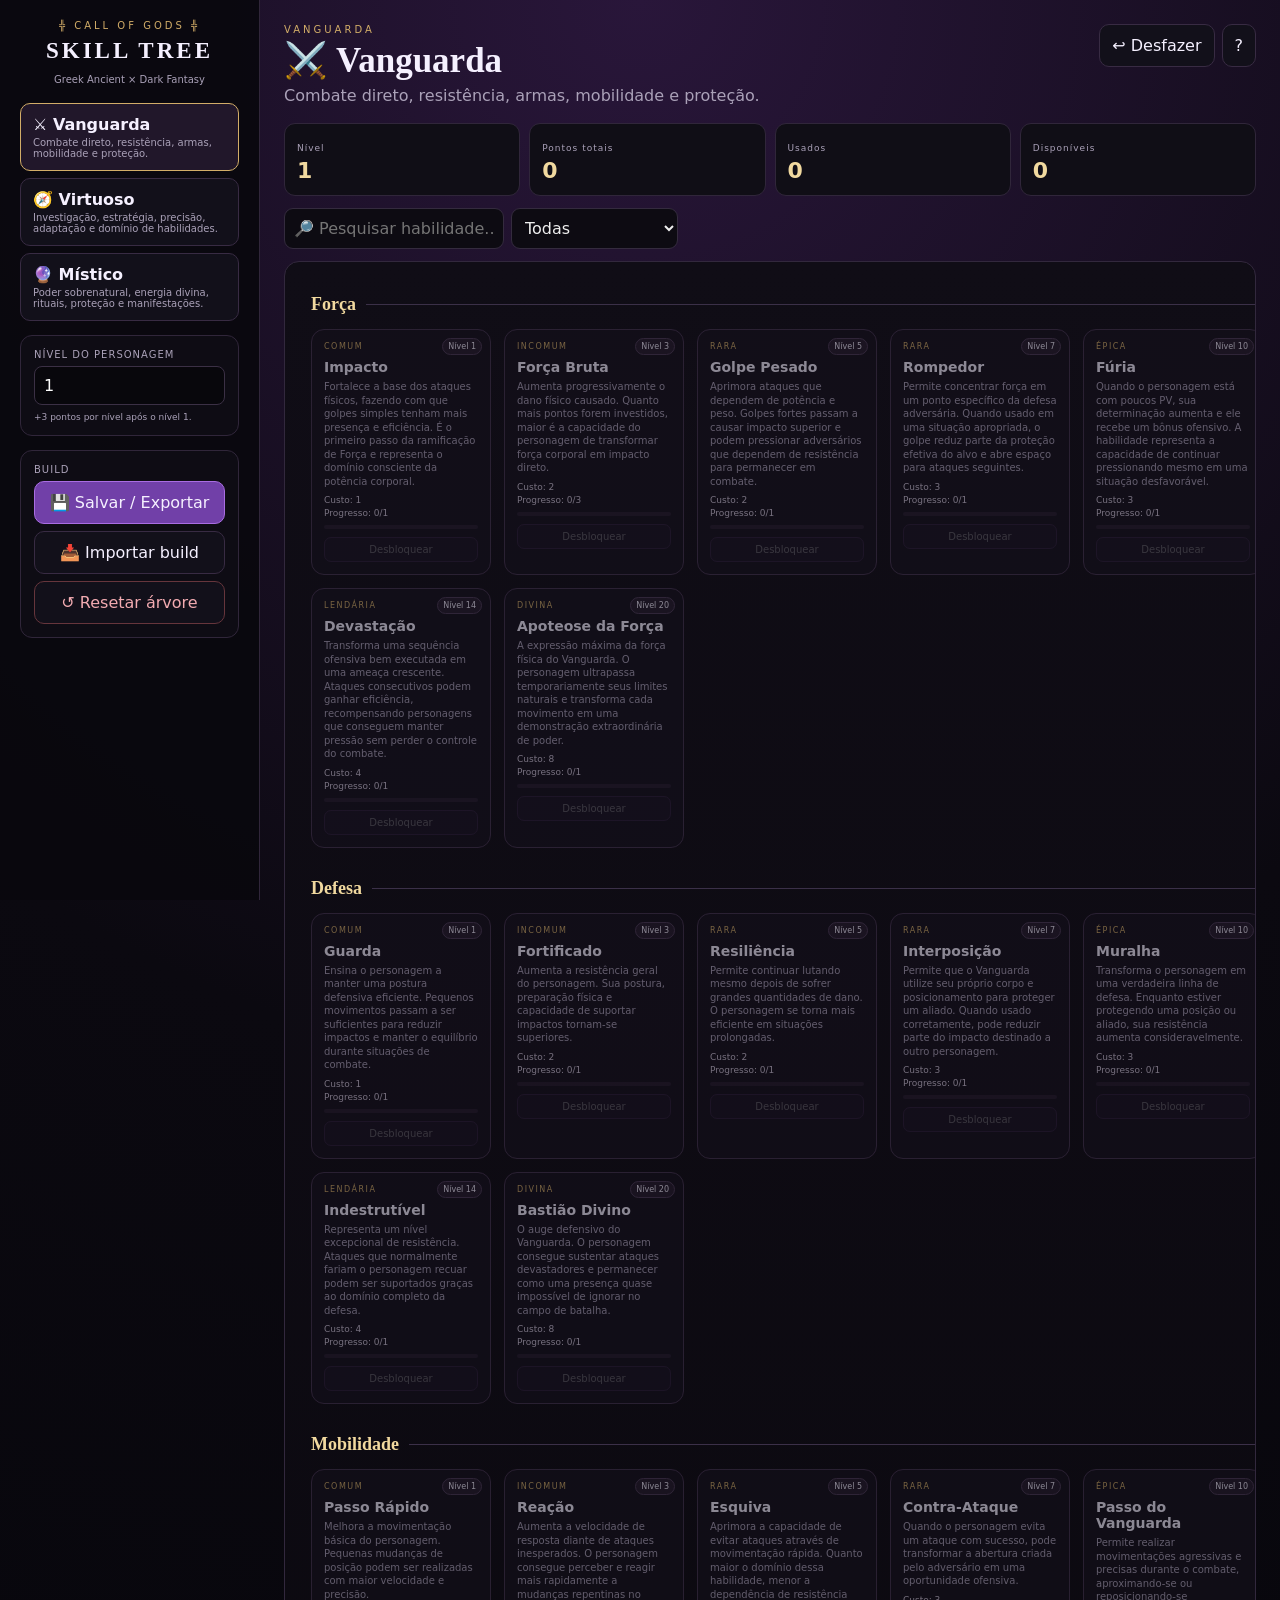
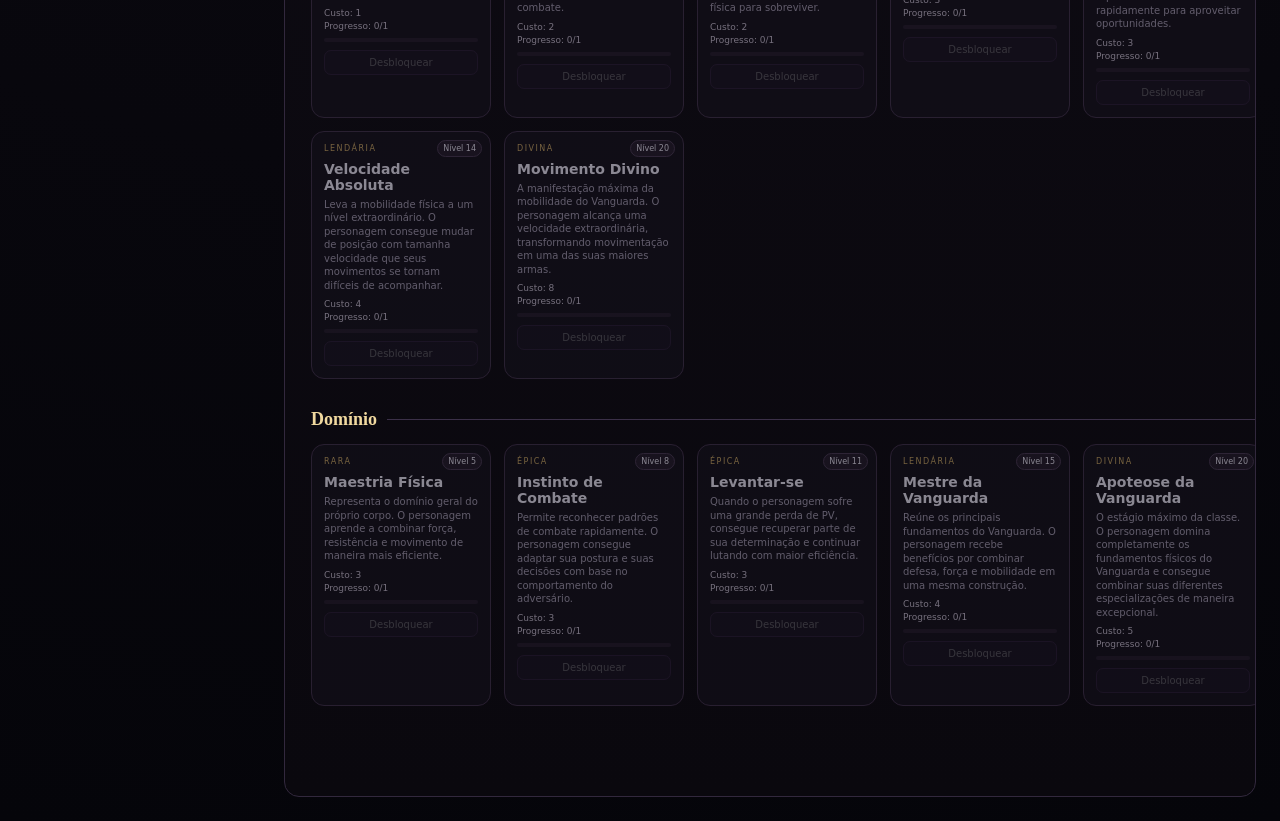
==== commit 1108c8cd: "Update index.html" ====
--- a/index.html
+++ b/index.html
@@ -6,103 +6,1646 @@
 <title>Call of Gods — Skill Tree</title>
 <style>
 :root{--bg:#08070c;--panel:#11101a;--panel2:#171421;--gold:#d2ad68;--gold2:#f1d99f;--purple:#8d4ed0;--purple2:#bd79ff;--text:#f5f0ff;--muted:#aaa1b8;--line:#3b3048;--ok:#72d0a0;--bad:#d56a74}
-*{box-sizing:border-box}html,body{margin:0;min-height:100%;background:radial-gradient(circle at 50% 0,#29163a 0,#0b0910 43%,#05050a 100%);color:var(--text);font-family:Inter,system-ui,Arial,sans-serif}button,input,select,textarea{font:inherit}button{cursor:pointer}
-.app{min-height:100vh;display:grid;grid-template-columns:260px 1fr}
-aside{padding:20px;background:#09080ee8;border-right:1px solid #30263a;position:sticky;top:0;height:100vh}
-.brand{text-align:center;margin-bottom:18px}.sig{font-size:10px;letter-spacing:3px;color:var(--gold)}.brand h1{font:700 23px Georgia,serif;letter-spacing:3px;margin:7px 0}.brand p{font-size:10px;color:var(--muted)}
-.classes{display:grid;gap:7px}.classBtn,.btn{border:1px solid #382b43;background:#12101a;color:var(--text);border-radius:10px;padding:11px 12px}.classBtn{text-align:left}.classBtn.active{border-color:var(--gold);background:#21172a}.classBtn b{display:block}.classBtn small{display:block;color:var(--muted);font-size:10px;margin-top:3px}
-.box{margin-top:14px;padding:13px;border:1px solid #30263a;border-radius:12px;background:#0e0c14}.box label{font-size:10px;color:var(--muted);display:block;margin-bottom:6px;letter-spacing:1px}.box input{width:100%;background:#08070c;border:1px solid #3b3045;color:#fff;border-radius:8px;padding:9px}
-.sideBtns{display:grid;gap:7px}.btn.primary{background:#7140a8;border-color:#a96de2}.btn.danger{color:#f2abb1;border-color:#66353c}.btn.full{width:100%}
-main{padding:24px;min-width:0}.head{display:flex;justify-content:space-between;gap:15px;align-items:flex-start}.eyebrow{font-size:10px;letter-spacing:3px;color:var(--gold)}h2.title{font:700 35px Georgia,serif;margin:5px 0}.desc{margin:0;color:var(--muted);max-width:780px}.headBtns{display:flex;gap:7px;flex-wrap:wrap}
-.stats{display:grid;grid-template-columns:repeat(4,1fr);gap:9px;margin:18px 0 12px}.stat{background:#100e16;border:1px solid #30263a;border-radius:11px;padding:12px}.stat span{font-size:9px;color:var(--muted);letter-spacing:1px}.stat strong{display:block;color:var(--gold2);font-size:22px;margin-top:3px}
-.tools{display:flex;gap:7px;flex-wrap:wrap;margin-bottom:12px}.tools input,.tools select{background:#0d0b12;color:#eee;border:1px solid #342b3e;border-radius:9px;padding:9px}.tools input{min-width:220px}
-.treeWrap{overflow:auto;border:1px solid #32283d;border-radius:15px;background:linear-gradient(#100d16,#0a080e);min-height:620px}.tree{min-width:1080px;padding:24px 26px 60px}.branch{margin:8px 0 30px}.branchTitle{display:flex;gap:10px;align-items:center;color:var(--gold2);font:600 18px Georgia,serif}.branchTitle:after{content:"";height:1px;background:var(--line);flex:1}.nodes{display:flex;flex-wrap:wrap;gap:13px;margin-top:14px}
-.node{width:180px;min-height:152px;background:#15121d;border:1px solid #43334e;border-radius:13px;padding:12px;position:relative;transition:.18s;user-select:none}.node:hover{transform:translateY(-2px);border-color:#755694}.node.locked{opacity:.55}.node.available{border-color:var(--purple2)}.node.unlocked{border-color:var(--gold);box-shadow:0 0 0 1px #d2ad6820}.rarity{font-size:8px;letter-spacing:1.5px;color:var(--gold);text-transform:uppercase}.node h3{font-size:14px;margin:8px 0 5px}.node p{font-size:10px;color:var(--muted);line-height:1.35;min-height:40px;margin:0 0 7px}.meta{font-size:9px;color:#cfc5d8;margin-top:3px}.levelPill{position:absolute;right:8px;top:8px;font-size:8px;background:#251d2d;border:1px solid #4c3b56;border-radius:99px;padding:3px 5px}.progress{height:4px;background:#251d2d;border-radius:99px;overflow:hidden;margin-top:7px}.progress i{display:block;height:100%;background:linear-gradient(90deg,var(--purple),var(--gold));width:0}.buy{width:100%;margin-top:8px;padding:6px;border-radius:7px;border:1px solid #5e3b73;background:#25172e;color:#fff;font-size:10px}.buy:disabled{opacity:.3;cursor:not-allowed}
-.toast{display:none;position:fixed;bottom:18px;left:50%;transform:translateX(-50%);background:#18131f;border:1px solid #574164;border-radius:10px;padding:10px 15px;z-index:50}
-.modal{display:none;position:fixed;inset:0;background:#000b;z-index:40;align-items:center;justify-content:center;padding:16px}.modal.open{display:flex}.card{width:min(520px,100%);background:#11101a;border:1px solid #4b3a58;border-radius:15px;padding:19px;box-shadow:0 20px 70px #000}.close{float:right;background:none;border:0;color:#aaa;font-size:23px}.media{height:170px;border-radius:10px;background:radial-gradient(circle,#542b78,#17111e 70%);display:flex;align-items:center;justify-content:center;text-align:center;color:#dbc9eb;font-size:12px;margin:14px 0;overflow:hidden}.media img{width:100%;height:100%;object-fit:cover}.details{display:grid;grid-template-columns:1fr 1fr;gap:7px}.details div{background:#0c0a10;border:1px solid #29212f;border-radius:8px;padding:9px;font-size:11px}.details b{display:block;color:var(--muted);font-size:8px;text-transform:uppercase;margin-bottom:3px}.code{width:100%;min-height:130px;background:#08070c;color:#ddd;border:1px solid #3a3044;border-radius:9px;padding:10px;resize:vertical;margin:10px 0}
-@media(max-width:850px){.app{display:block}aside{position:relative;height:auto;border-right:0;border-bottom:1px solid #30263a;padding:14px}.brand{margin-bottom:10px}.classes{grid-template-columns:repeat(3,1fr)}.classBtn small{display:none}main{padding:14px}.head{display:block}.headBtns{margin-top:10px}.stats{grid-template-columns:repeat(2,1fr)}.treeWrap{min-height:540px}.tree{min-width:930px;padding:18px}.node{width:168px}}
-@media(max-width:500px){.classes{grid-template-columns:1fr}.tools input{min-width:0;width:100%}.details{grid-template-columns:1fr}.title{font-size:29px!important}}
+*{box-sizing:border-box}
+html,body{
+ margin:0;
+ min-height:100%;
+ background:radial-gradient(circle at 50% 0,#29163a 0,#0b0910 43%,#05050a 100%);
+ color:var(--text);
+ font-family:Inter,system-ui,Arial,sans-serif
+}
+button,input,select,textarea{font:inherit}
+button{cursor:pointer}
+
+.app{
+ min-height:100vh;
+ display:grid;
+ grid-template-columns:260px 1fr
+}
+
+aside{
+ padding:20px;
+ background:#09080ee8;
+ border-right:1px solid #30263a;
+ position:sticky;
+ top:0;
+ height:100vh
+}
+
+.brand{text-align:center;margin-bottom:18px}
+.sig{font-size:10px;letter-spacing:3px;color:var(--gold)}
+.brand h1{
+ font:700 23px Georgia,serif;
+ letter-spacing:3px;
+ margin:7px 0
+}
+.brand p{font-size:10px;color:var(--muted)}
+
+.classes{display:grid;gap:7px}
+
+.classBtn,.btn{
+ border:1px solid #382b43;
+ background:#12101a;
+ color:var(--text);
+ border-radius:10px;
+ padding:11px 12px
+}
+
+.classBtn{text-align:left}
+.classBtn.active{
+ border-color:var(--gold);
+ background:#21172a
+}
+.classBtn b{display:block}
+.classBtn small{
+ display:block;
+ color:var(--muted);
+ font-size:10px;
+ margin-top:3px
+}
+
+.box{
+ margin-top:14px;
+ padding:13px;
+ border:1px solid #30263a;
+ border-radius:12px;
+ background:#0e0c14
+}
+
+.box label{
+ font-size:10px;
+ color:var(--muted);
+ display:block;
+ margin-bottom:6px;
+ letter-spacing:1px
+}
+
+.box input{
+ width:100%;
+ background:#08070c;
+ border:1px solid #3b3045;
+ color:#fff;
+ border-radius:8px;
+ padding:9px
+}
+
+.sideBtns{display:grid;gap:7px}
+
+.btn.primary{
+ background:#7140a8;
+ border-color:#a96de2
+}
+
+.btn.danger{
+ color:#f2abb1;
+ border-color:#66353c
+}
+
+.btn.full{width:100%}
+
+main{
+ padding:24px;
+ min-width:0
+}
+
+.head{
+ display:flex;
+ justify-content:space-between;
+ gap:15px;
+ align-items:flex-start
+}
+
+.eyebrow{
+ font-size:10px;
+ letter-spacing:3px;
+ color:var(--gold)
+}
+
+h2.title{
+ font:700 35px Georgia,serif;
+ margin:5px 0
+}
+
+.desc{
+ margin:0;
+ color:var(--muted);
+ max-width:780px
+}
+
+.headBtns{
+ display:flex;
+ gap:7px;
+ flex-wrap:wrap
+}
+
+.stats{
+ display:grid;
+ grid-template-columns:repeat(4,1fr);
+ gap:9px;
+ margin:18px 0 12px
+}
+
+.stat{
+ background:#100e16;
+ border:1px solid #30263a;
+ border-radius:11px;
+ padding:12px
+}
+
+.stat span{
+ font-size:9px;
+ color:var(--muted);
+ letter-spacing:1px
+}
+
+.stat strong{
+ display:block;
+ color:var(--gold2);
+ font-size:22px;
+ margin-top:3px
+}
+
+.tools{
+ display:flex;
+ gap:7px;
+ flex-wrap:wrap;
+ margin-bottom:12px
+}
+
+.tools input,.tools select{
+ background:#0d0b12;
+ color:#eee;
+ border:1px solid #342b3e;
+ border-radius:9px;
+ padding:9px
+}
+
+.tools input{min-width:220px}
+
+.treeWrap{
+ overflow:auto;
+ border:1px solid #32283d;
+ border-radius:15px;
+ background:linear-gradient(#100d16,#0a080e);
+ min-height:620px
+}
+
+.tree{
+ min-width:1080px;
+ padding:24px 26px 60px
+}
+
+.branch{margin:8px 0 30px}
+
+.branchTitle{
+ display:flex;
+ gap:10px;
+ align-items:center;
+ color:var(--gold2);
+ font:600 18px Georgia,serif
+}
+
+.branchTitle:after{
+ content:"";
+ height:1px;
+ background:var(--line);
+ flex:1
+}
+
+.nodes{
+ display:flex;
+ flex-wrap:wrap;
+ gap:13px;
+ margin-top:14px
+}
+
+.node{
+ width:180px;
+ min-height:152px;
+ background:#15121d;
+ border:1px solid #43334e;
+ border-radius:13px;
+ padding:12px;
+ position:relative;
+ transition:.18s;
+ user-select:none
+}
+
+.node:hover{
+ transform:translateY(-2px);
+ border-color:#755694
+}
+
+.node.locked{opacity:.55}
+.node.available{border-color:var(--purple2)}
+
+.node.unlocked{
+ border-color:var(--gold);
+ box-shadow:0 0 0 1px #d2ad6820
+}
+
+.rarity{
+ font-size:8px;
+ letter-spacing:1.5px;
+ color:var(--gold);
+ text-transform:uppercase
+}
+
+.node h3{
+ font-size:14px;
+ margin:8px 0 5px
+}
+
+.node p{
+ font-size:10px;
+ color:var(--muted);
+ line-height:1.35;
+ min-height:40px;
+ margin:0 0 7px
+}
+
+.meta{
+ font-size:9px;
+ color:#cfc5d8;
+ margin-top:3px
+}
+
+.levelPill{
+ position:absolute;
+ right:8px;
+ top:8px;
+ font-size:8px;
+ background:#251d2d;
+ border:1px solid #4c3b56;
+ border-radius:99px;
+ padding:3px 5px
+}
+
+.progress{
+ height:4px;
+ background:#251d2d;
+ border-radius:99px;
+ overflow:hidden;
+ margin-top:7px
+}
+
+.progress i{
+ display:block;
+ height:100%;
+ background:linear-gradient(90deg,var(--purple),var(--gold));
+ width:0
+}
+
+.buy{
+ width:100%;
+ margin-top:8px;
+ padding:6px;
+ border-radius:7px;
+ border:1px solid #5e3b73;
+ background:#25172e;
+ color:#fff;
+ font-size:10px
+}
+
+.buy:disabled{
+ opacity:.3;
+ cursor:not-allowed
+}
+
+.toast{
+ display:none;
+ position:fixed;
+ bottom:18px;
+ left:50%;
+ transform:translateX(-50%);
+ background:#18131f;
+ border:1px solid #574164;
+ border-radius:10px;
+ padding:10px 15px;
+ z-index:50
+}
+
+.modal{
+ display:none;
+ position:fixed;
+ inset:0;
+ background:#000b;
+ z-index:40;
+ align-items:center;
+ justify-content:center;
+ padding:16px
+}
+
+.modal.open{display:flex}
+
+.card{
+ width:min(520px,100%);
+ background:#11101a;
+ border:1px solid #4b3a58;
+ border-radius:15px;
+ padding:19px;
+ box-shadow:0 20px 70px #000
+}
+
+.close{
+ float:right;
+ background:none;
+ border:0;
+ color:#aaa;
+ font-size:23px
+}
+
+.details{
+ display:grid;
+ grid-template-columns:1fr 1fr;
+ gap:7px
+}
+
+.details div{
+ background:#0c0a10;
+ border:1px solid #29212f;
+ border-radius:8px;
+ padding:9px;
+ font-size:11px
+}
+
+.details b{
+ display:block;
+ color:var(--muted);
+ font-size:8px;
+ text-transform:uppercase;
+ margin-bottom:3px
+}
+
+.code{
+ width:100%;
+ min-height:130px;
+ background:#08070c;
+ color:#ddd;
+ border:1px solid #3a3044;
+ border-radius:9px;
+ padding:10px;
+ resize:vertical;
+ margin:10px 0
+}
+
+@media(max-width:850px){
+ .app{display:block}
+
+ aside{
+  position:relative;
+  height:auto;
+  border-right:0;
+  border-bottom:1px solid #30263a;
+  padding:14px
+ }
+
+ .brand{margin-bottom:10px}
+
+ .classes{
+  grid-template-columns:repeat(3,1fr)
+ }
+
+ .classBtn small{display:none}
+
+ main{padding:14px}
+
+ .head{display:block}
+
+ .headBtns{margin-top:10px}
+
+ .stats{
+  grid-template-columns:repeat(2,1fr)
+ }
+
+ .treeWrap{min-height:540px}
+
+ .tree{
+  min-width:930px;
+  padding:18px
+ }
+
+ .node{width:168px}
+}
+
+@media(max-width:500px){
+ .classes{grid-template-columns:1fr}
+
+ .tools input{
+  min-width:0;
+  width:100%
+ }
+
+ .details{
+  grid-template-columns:1fr
+ }
+
+ .title{
+  font-size:29px!important
+ }
+}
 </style>
 </head>
+
 <body>
+
 <div class="app">
+
 <aside>
- <div class="brand"><div class="sig">╬ CALL OF GODS ╬</div><h1>SKILL TREE</h1><p>Greek Ancient × Dark Fantasy</p></div>
- <div class="classes" id="classes"></div>
- <div class="box"><label>NÍVEL DO PERSONAGEM</label><input id="level" type="number" min="1" max="20" value="1"><div style="font-size:9px;color:var(--muted);margin-top:7px">+3 pontos por nível após o nível 1.</div></div>
- <div class="box"><label>BUILD</label><div class="sideBtns"><button class="btn primary full" id="save">💾 Salvar / Exportar</button><button class="btn full" id="import">📥 Importar build</button><button class="btn danger full" id="reset">↺ Resetar árvore</button></div></div>
+
+<div class="brand">
+<div class="sig">╬ CALL OF GODS ╬</div>
+<h1>SKILL TREE</h1>
+<p>Greek Ancient × Dark Fantasy</p>
+</div>
+
+<div class="classes" id="classes"></div>
+
+<div class="box">
+<label>NÍVEL DO PERSONAGEM</label>
+<input id="level" type="number" min="1" max="20" value="1">
+
+<div style="font-size:9px;color:var(--muted);margin-top:7px">
++3 pontos por nível após o nível 1.
+</div>
+</div>
+
+<div class="box">
+<label>BUILD</label>
+
+<div class="sideBtns">
+
+<button class="btn primary full" id="save">
+💾 Salvar / Exportar
+</button>
+
+<button class="btn full" id="import">
+📥 Importar build
+</button>
+
+<button class="btn danger full" id="reset">
+↺ Resetar árvore
+</button>
+
+</div>
+</div>
+
 </aside>
+
 <main>
- <div class="head"><div><div class="eyebrow" id="eyebrow"></div><h2 class="title" id="title"></h2><p class="desc" id="desc"></p></div><div class="headBtns"><button class="btn" id="undo">↩ Desfazer</button><button class="btn" id="help">?</button></div></div>
- <div class="stats"><div class="stat"><span>Nível</span><strong id="lv">1</strong></div><div class="stat"><span>Pontos totais</span><strong id="tp">0</strong></div><div class="stat"><span>Usados</span><strong id="up">0</strong></div><div class="stat"><span>Disponíveis</span><strong id="ap">0</strong></div></div>
- <div class="tools"><input id="search" placeholder="🔎 Pesquisar habilidade..."><select id="filter"><option value="all">Todas</option><option value="available">Desbloqueáveis</option><option value="unlocked">Desbloqueadas</option><option value="locked">Bloqueadas</option></select></div>
- <div class="treeWrap"><div class="tree" id="tree"></div></div>
+
+<div class="head">
+
+<div>
+
+<div class="eyebrow" id="eyebrow"></div>
+
+<h2 class="title" id="title"></h2>
+
+<p class="desc" id="desc"></p>
+
+</div>
+
+<div class="headBtns">
+
+<button class="btn" id="undo">
+↩ Desfazer
+</button>
+
+<button class="btn" id="help">
+?
+</button>
+
+</div>
+
+</div>
+
+<div class="stats">
+
+<div class="stat">
+<span>Nível</span>
+<strong id="lv">1</strong>
+</div>
+
+<div class="stat">
+<span>Pontos totais</span>
+<strong id="tp">0</strong>
+</div>
+
+<div class="stat">
+<span>Usados</span>
+<strong id="up">0</strong>
+</div>
+
+<div class="stat">
+<span>Disponíveis</span>
+<strong id="ap">0</strong>
+</div>
+
+</div>
+
+<div class="tools">
+
+<input
+id="search"
+placeholder="🔎 Pesquisar habilidade..."
+>
+
+<select id="filter">
+
+<option value="all">
+Todas
+</option>
+
+<option value="available">
+Desbloqueáveis
+</option>
+
+<option value="unlocked">
+Desbloqueadas
+</option>
+
+<option value="locked">
+Bloqueadas
+</option>
+
+</select>
+
+</div>
+
+<div class="treeWrap">
+
+<div class="tree" id="tree"></div>
+
+</div>
+
 </main>
-</div>
+
+</div>
+
 <div class="toast" id="toast"></div>
-<div class="modal" id="skillModal"><div class="card"><button class="close" id="closeSkill">×</button><div class="eyebrow" id="mr"></div><h2 id="mn" style="font-family:Georgia,serif;margin:5px 0"></h2><p id="md" class="desc"></p><div class="media" id="media"></div><div class="details"><div><b>Nível necessário</b><span id="ml"></span></div><div><b>Custo</b><span id="mc"></span></div><div><b>Requisito</b><span id="mreq"></span></div><div><b>Status</b><span id="ms"></span></div></div><button class="btn primary full" style="margin-top:10px" id="mbuy"></button></div></div>
-<div class="modal" id="codeModal"><div class="card"><button class="close" id="closeCode">×</button><div class="eyebrow">CALL OF GODS</div><h2 style="font-family:Georgia,serif">Build salva</h2><p class="desc">Copie este código para guardar ou enviar sua árvore.</p><textarea id="code" class="code" readonly></textarea><button class="btn primary full" id="copy">Copiar código</button></div></div>
+
+<div class="modal" id="skillModal">
+
+<div class="card">
+
+<button class="close" id="closeSkill">
+×
+</button>
+
+<div class="eyebrow" id="mr"></div>
+
+<h2
+id="mn"
+style="font-family:Georgia,serif;margin:5px 0"
+></h2>
+
+<p id="md" class="desc"></p>
+
+<div class="details">
+
+<div>
+<b>Nível necessário</b>
+<span id="ml"></span>
+</div>
+
+<div>
+<b>Custo</b>
+<span id="mc"></span>
+</div>
+
+<div>
+<b>Requisito</b>
+<span id="mreq"></span>
+</div>
+
+<div>
+<b>Status</b>
+<span id="ms"></span>
+</div>
+
+</div>
+
+<button
+class="btn primary full"
+style="margin-top:10px"
+id="mbuy"
+></button>
+
+</div>
+
+</div>
+
+<div class="modal" id="codeModal">
+
+<div class="card">
+
+<button class="close" id="closeCode">
+×
+</button>
+
+<div class="eyebrow">
+CALL OF GODS
+</div>
+
+<h2 style="font-family:Georgia,serif">
+Build salva
+</h2>
+
+<p class="desc">
+Copie este código para guardar ou enviar sua árvore.
+</p>
+
+<textarea
+id="code"
+class="code"
+readonly
+></textarea>
+
+<button
+class="btn primary full"
+id="copy"
+>
+Copiar código
+</button>
+
+</div>
+
+</div>
+
 <script>
+
 const DATA={
-Vanguarda:{icon:"⚔️",desc:"Combate direto, resistência, armas, mobilidade e proteção.",branches:{
-"Força":[["Impacto",1,1,null,"Aumenta a eficiência dos ataques físicos.","Comum"],["Força Bruta",3,2,"Impacto","+5% de dano físico por nível.","Incomum",3],["Golpe Pesado",5,2,"Força Bruta","+10% de impacto em ataques pesados.","Rara"],["Rompedor",7,3,"Golpe Pesado","Reduz parte da Defesa do alvo em ataques apropriados.","Rara"],["Fúria",10,3,"Rompedor","Com PV baixo, recebe bônus ofensivo.","Épica"],["Devastação",14,4,"Fúria","Aumenta o efeito de ataques consecutivos.","Lendária"],["Apoteose da Força",20,8,"Devastação","Habilidade suprema de força física.","Divina"]],
-"Defesa":[["Guarda",1,1,null,"Reduz parte do dano recebido.","Comum"],["Fortificado",3,2,"Guarda","+5% de resistência por nível.","Incomum",3],["Resiliência",5,2,"Fortificado","Melhora resistência a condições físicas.","Rara"],["Interposição",7,3,"Resiliência","Permite proteger um aliado em situações adequadas.","Rara"],["Muralha",10,3,"Interposição","Aumenta a eficiência defensiva.","Épica"],["Indestrutível",14,4,"Muralha","Grande resistência sob pressão.","Lendária"],["Último Bastião",20,8,"Indestrutível","Habilidade suprema de sobrevivência.","Divina"]],
-"Mobilidade":[["Passo Rápido",1,1,null,"Aumenta Velocidade.","Comum"],["Reação",3,2,"Passo Rápido","Melhora respostas a ataques.","Incomum"],["Esquiva",5,2,"Reação","Melhora testes de evasão.","Rara"],["Contra-Ataque",7,3,"Esquiva","Após uma boa esquiva, fortalece o próximo ataque.","Rara"],["Passo do Vanguarda",10,3,"Contra-Ataque","Reposicionamentos mais eficientes.","Épica"],["Velocidade Absoluta",14,4,"Passo do Vanguarda","Grande bônus de mobilidade.","Lendária"],["Movimento Divino",20,8,"Velocidade Absoluta","Habilidade suprema de mobilidade.","Divina"]],
-"Armas":[["Manejo",1,1,null,"Melhora testes com armas.","Comum"],["Precisão de Combate",3,2,"Manejo","Bônus para ataques controlados.","Incomum"],["Maestria",5,2,"Precisão de Combate","Melhora a eficiência do seu estilo de combate.","Rara"],["Golpe Técnico",8,3,"Maestria","Bônus quando usa estratégia em combate.","Épica"],["Mestre das Armas",12,4,"Golpe Técnico","Grande domínio marcial.","Lendária"]]}},
-Virtuoso:{icon:"🧭",desc:"Estratégia, investigação, furtividade, precisão, percepção e adaptação.",branches:{
-"Investigação":[["Observador",1,1,null,"Melhora Percepção.","Comum"],["Mente Analítica",3,2,"Observador","Bônus em investigação.","Incomum"],["Dedução",5,2,"Mente Analítica","Facilita conectar pistas.","Rara"],["Investigador",7,3,"Dedução","Grande eficiência em cenas de investigação.","Épica"],["Especialista",11,4,"Investigador","Escolha uma área para receber especialização.","Lendária"],["Mente Extraordinária",20,8,"Especialista","Habilidade suprema intelectual.","Divina"]],
-"Furtividade":[["Passo Preciso",1,1,null,"Melhora Furtividade.","Comum"],["Mãos Leves",3,2,"Passo Preciso","Melhora ações delicadas.","Incomum"],["Evasão",5,2,"Passo Preciso","Bônus para evitar ataques.","Rara"],["Sombra",7,3,"Mãos Leves","Melhora ações enquanto não foi percebido.","Épica"],["Fantasma",12,4,"Sombra","Grande bônus de furtividade.","Lendária"]],
-"Estrategia":[["Leitura de Situação",1,1,null,"Bônus para analisar conflitos.","Comum"],["Concentração",3,2,"Leitura de Situação","Melhora ações que exigem foco.","Incomum"],["Estratégia",5,2,"Concentração","Bônus após preparar uma ação.","Rara"],["Improviso",7,3,"Estratégia","Permite adaptar-se a situações inesperadas.","Épica"],["Adaptação",10,3,"Improviso","Recebe bônus após mudar de abordagem.","Épica"],["Versatilidade",14,4,"Adaptação","Melhora diferentes tipos de teste.","Lendária"],["Apoteose do Virtuoso",20,8,"Versatilidade","Habilidade suprema de adaptação.","Divina"]],
-"Influência":[["Oratória",1,1,null,"Melhora Oratória.","Comum"],["Persuasão",3,2,"Oratória","Bônus em negociação.","Incomum"],["Enganação",5,2,"Persuasão","Melhora blefes e disfarces.","Rara"],["Manipulação",8,3,"Enganação","Bônus quando conduz uma conversa.","Épica"],["Mestre Social",13,4,"Manipulação","Grande domínio social.","Lendária"]]}},
-Místico:{icon:"🔮",desc:"Poder divino, energia, rituais, proteção, oráculos e manifestações.",branches:{
-"Canalização":[["Canalização",1,1,null,"Melhora eficiência de poderes.","Comum"],["Fluxo Divino",3,2,"Canalização","Reduz o custo de determinadas manifestações.","Incomum"],["Controle de Energia",5,2,"Fluxo Divino","Melhora controle sobre energia divina.","Rara"],["Potência Divina",7,3,"Controle de Energia","Aumenta efeitos de poderes.","Épica"],["Ascensão",12,4,"Potência Divina","Amplifica manifestações poderosas.","Lendária"],["Avatar Divino",20,8,"Ascensão","Habilidade suprema de manifestação.","Divina"]],
-"Proteção":[["Vontade Arcana",1,1,null,"Melhora resistência espiritual.","Comum"],["Barreira Espiritual",3,2,"Vontade Arcana","Reduz efeitos sobrenaturais recebidos.","Incomum"],["Resistência Mística",5,2,"Barreira Espiritual","Melhora resistência a poderes.","Rara"],["Proteção Divina",7,3,"Resistência Mística","Pode proteger aliados em situações adequadas.","Épica"],["Santuário",12,4,"Proteção Divina","Grande melhoria defensiva sobrenatural.","Lendária"],["Apoteose Mística",20,8,"Santuário","Habilidade suprema de proteção.","Divina"]],
-"Oráculo":[["Visão Sobrenatural",1,1,null,"Percebe sinais sobrenaturais.","Comum"],["Presságio",3,2,"Visão Sobrenatural","Recebe bônus em situações previstas.","Incomum"],["Ritualista",5,2,"Presságio","Melhora ações ritualísticas.","Rara"],["Olhos do Oráculo",8,3,"Ritualista","Aumenta percepção de fenômenos ocultos.","Épica"],["Destino Revelado",13,4,"Olhos do Oráculo","Grande eficiência ao interpretar sinais.","Lendária"]],
-"Manifestação":[["Manifestação",1,1,null,"Permite desenvolver manifestações da classe.","Comum"],["Forma Divina",3,2,"Manifestação","Melhora uma manifestação escolhida.","Incomum"],["Milagre",6,3,"Forma Divina","Permite efeitos sobrenaturais mais amplos.","Épica"],["Milagre Maior",11,4,"Milagre","Aumenta a potência de uma manifestação.","Lendária"],["Transcendência",20,8,"Milagre Maior","Habilidade suprema de manifestação.","Divina"]]}}
+
+Vanguarda:{
+icon:"⚔️",
+
+desc:"Combate direto, resistência, armas, mobilidade e proteção.",
+
+branches:{
+
+"Força":[
+
+["Impacto",1,1,null,
+"Fortalece a base dos ataques físicos, fazendo com que golpes simples tenham mais presença e eficiência. É o primeiro passo da ramificação de Força e representa o domínio consciente da potência corporal.",
+"Comum"],
+
+["Força Bruta",3,2,"Impacto",
+"Aumenta progressivamente o dano físico causado. Quanto mais pontos forem investidos, maior é a capacidade do personagem de transformar força corporal em impacto direto.",
+"Incomum",3],
+
+["Golpe Pesado",5,2,"Força Bruta",
+"Aprimora ataques que dependem de potência e peso. Golpes fortes passam a causar impacto superior e podem pressionar adversários que dependem de resistência para permanecer em combate.",
+"Rara"],
+
+["Rompedor",7,3,"Golpe Pesado",
+"Permite concentrar força em um ponto específico da defesa adversária. Quando usado em uma situação apropriada, o golpe reduz parte da proteção efetiva do alvo e abre espaço para ataques seguintes.",
+"Rara"],
+
+["Fúria",10,3,"Rompedor",
+"Quando o personagem está com poucos PV, sua determinação aumenta e ele recebe um bônus ofensivo. A habilidade representa a capacidade de continuar pressionando mesmo em uma situação desfavorável.",
+"Épica"],
+
+["Devastação",14,4,"Fúria",
+"Transforma uma sequência ofensiva bem executada em uma ameaça crescente. Ataques consecutivos podem ganhar eficiência, recompensando personagens que conseguem manter pressão sem perder o controle do combate.",
+"Lendária"],
+
+["Apoteose da Força",20,8,"Devastação",
+"A expressão máxima da força física do Vanguarda. O personagem ultrapassa temporariamente seus limites naturais e transforma cada movimento em uma demonstração extraordinária de poder.",
+"Divina"]
+
+],
+
+"Defesa":[
+
+["Guarda",1,1,null,
+"Ensina o personagem a manter uma postura defensiva eficiente. Pequenos movimentos passam a ser suficientes para reduzir impactos e manter o equilíbrio durante situações de combate.",
+"Comum"],
+
+["Fortificado",3,2,"Guarda",
+"Aumenta a resistência geral do personagem. Sua postura, preparação física e capacidade de suportar impactos tornam-se superiores.",
+"Incomum"],
+
+["Resiliência",5,2,"Fortificado",
+"Permite continuar lutando mesmo depois de sofrer grandes quantidades de dano. O personagem se torna mais eficiente em situações prolongadas.",
+"Rara"],
+
+["Interposição",7,3,"Resiliência",
+"Permite que o Vanguarda utilize seu próprio corpo e posicionamento para proteger um aliado. Quando usado corretamente, pode reduzir parte do impacto destinado a outro personagem.",
+"Rara"],
+
+["Muralha",10,3,"Interposição",
+"Transforma o personagem em uma verdadeira linha de defesa. Enquanto estiver protegendo uma posição ou aliado, sua resistência aumenta consideravelmente.",
+"Épica"],
+
+["Indestrutível",14,4,"Muralha",
+"Representa um nível excepcional de resistência. Ataques que normalmente fariam o personagem recuar podem ser suportados graças ao domínio completo da defesa.",
+"Lendária"],
+
+["Bastião Divino",20,8,"Indestrutível",
+"O auge defensivo do Vanguarda. O personagem consegue sustentar ataques devastadores e permanecer como uma presença quase impossível de ignorar no campo de batalha.",
+"Divina"]
+
+],
+
+"Mobilidade":[
+
+["Passo Rápido",1,1,null,
+"Melhora a movimentação básica do personagem. Pequenas mudanças de posição podem ser realizadas com maior velocidade e precisão.",
+"Comum"],
+
+["Reação",3,2,"Passo Rápido",
+"Aumenta a velocidade de resposta diante de ataques inesperados. O personagem consegue perceber e reagir mais rapidamente a mudanças repentinas no combate.",
+"Incomum"],
+
+["Esquiva",5,2,"Reação",
+"Aprimora a capacidade de evitar ataques através de movimentação rápida. Quanto maior o domínio dessa habilidade, menor a dependência de resistência física para sobreviver.",
+"Rara"],
+
+["Contra-Ataque",7,3,"Esquiva",
+"Quando o personagem evita um ataque com sucesso, pode transformar a abertura criada pelo adversário em uma oportunidade ofensiva.",
+"Rara"],
+
+["Passo do Vanguarda",10,3,"Contra-Ataque",
+"Permite realizar movimentações agressivas e precisas durante o combate, aproximando-se ou reposicionando-se rapidamente para aproveitar oportunidades.",
+"Épica"],
+
+["Velocidade Absoluta",14,4,"Passo do Vanguarda",
+"Leva a mobilidade física a um nível extraordinário. O personagem consegue mudar de posição com tamanha velocidade que seus movimentos se tornam difíceis de acompanhar.",
+"Lendária"],
+
+["Movimento Divino",20,8,"Velocidade Absoluta",
+"A manifestação máxima da mobilidade do Vanguarda. O personagem alcança uma velocidade extraordinária, transformando movimentação em uma das suas maiores armas.",
+"Divina"]
+
+],
+
+"Domínio":[
+
+["Maestria Física",5,3,null,
+"Representa o domínio geral do próprio corpo. O personagem aprende a combinar força, resistência e movimento de maneira mais eficiente.",
+"Rara"],
+
+["Instinto de Combate",8,3,"Maestria Física",
+"Permite reconhecer padrões de combate rapidamente. O personagem consegue adaptar sua postura e suas decisões com base no comportamento do adversário.",
+"Épica"],
+
+["Levantar-se",11,3,"Instinto de Combate",
+"Quando o personagem sofre uma grande perda de PV, consegue recuperar parte de sua determinação e continuar lutando com maior eficiência.",
+"Épica"],
+
+["Mestre da Vanguarda",15,4,"Levantar-se",
+"Reúne os principais fundamentos do Vanguarda. O personagem recebe benefícios por combinar defesa, força e mobilidade em uma mesma construção.",
+"Lendária"],
+
+["Apoteose da Vanguarda",20,5,"Mestre da Vanguarda",
+"O estágio máximo da classe. O personagem domina completamente os fundamentos físicos do Vanguarda e consegue combinar suas diferentes especializações de maneira excepcional.",
+"Divina"]
+
+]
+
+}},
+
+Virtuoso:{
+icon:"🧭",
+
+desc:"Investigação, estratégia, precisão, adaptação e domínio de habilidades.",
+
+branches:{
+
+"Percepção":[
+
+["Observador",1,1,null,
+"Aumenta a capacidade de perceber detalhes importantes. O personagem aprende a observar ambientes, pessoas e situações antes de tomar decisões.",
+"Comum"],
+
+["Leitura de Situação",3,2,"Observador",
+"Permite interpretar rapidamente o que está acontecendo ao redor. O personagem consegue identificar padrões, ameaças e oportunidades com maior facilidade.",
+"Incomum"],
+
+["Dedução",5,2,"Leitura de Situação",
+"Transforma informações aparentemente desconectadas em conclusões úteis. Quanto mais pistas disponíveis, mais eficiente se torna a análise.",
+"Rara"],
+
+["Investigador",8,3,"Dedução",
+"Eleva a capacidade investigativa do personagem. Evidências, comportamentos e pequenas inconsistências tornam-se mais fáceis de interpretar.",
+"Épica"],
+
+["Mestre da Investigação",14,4,"Investigador",
+"O personagem alcança um nível excepcional de investigação. Poucos detalhes passam despercebidos quando ele possui tempo suficiente para analisar uma situação.",
+"Lendária"]
+
+],
+
+"Estratégia":[
+
+["Mente Analítica",1,1,null,
+"Representa a capacidade de organizar informações rapidamente. O personagem consegue dividir problemas complexos em partes menores e mais fáceis de resolver.",
+"Comum"],
+
+["Concentração",3,2,"Mente Analítica",
+"Permite manter o foco mesmo diante de distrações, pressão ou situações caóticas.",
+"Incomum"],
+
+["Estratégia",6,3,"Concentração",
+"Aumenta a eficiência das decisões tomadas durante situações de combate ou investigação. O personagem consegue antecipar consequências e escolher ações mais adequadas.",
+"Rara"],
+
+["Influência",10,3,"Estratégia",
+"Permite transformar conhecimento e leitura social em influência sobre outras pessoas. Pode ser utilizada em negociações, discursos e situações de liderança.",
+"Épica"],
+
+["Mestre da Estratégia",15,4,"Influência",
+"O personagem se torna extremamente eficiente em planejar ações. Suas decisões passam a considerar múltiplos resultados possíveis.",
+"Lendária"],
+
+["Apoteose do Virtuoso",20,8,"Mestre da Estratégia",
+"O auge da classe Virtuoso. O personagem consegue combinar investigação, estratégia, percepção e adaptação em um estilo extremamente versátil.",
+"Divina"]
+
+],
+
+"Mobilidade":[
+
+["Passo Preciso",1,1,null,
+"Melhora a precisão dos movimentos. O personagem consegue se reposicionar sem desperdiçar movimentos desnecessários.",
+"Comum"],
+
+["Mãos Leves",3,2,"Passo Preciso",
+"Aumenta a precisão e velocidade de ações que dependem de coordenação manual.",
+"Incomum"],
+
+["Evasão",5,2,"Mãos Leves",
+"Permite evitar situações perigosas utilizando posicionamento, reflexos e leitura do ambiente.",
+"Rara"],
+
+["Improviso",8,3,"Evasão",
+"Permite transformar objetos, posições e circunstâncias inesperadas em oportunidades.",
+"Épica"],
+
+["Adaptação",13,4,"Improviso",
+"Quanto mais uma situação muda, mais rapidamente o personagem consegue ajustar sua estratégia.",
+"Lendária"]
+
+],
+
+"Especialista":[
+
+["Especialização",4,2,null,
+"Permite escolher uma área de conhecimento ou habilidade para receber maior domínio. O Virtuoso começa a desenvolver uma identidade própria dentro da classe.",
+"Incomum"],
+
+["Memória Treinada",6,2,"Especialização",
+"Aumenta a capacidade de lembrar informações relevantes, símbolos, nomes, acontecimentos e conhecimentos adquiridos anteriormente.",
+"Rara"],
+
+["Versatilidade",10,3,"Memória Treinada",
+"Permite utilizar diferentes tipos de habilidades com maior eficiência. O personagem não precisa depender de uma única especialidade.",
+"Épica"],
+
+["Especialista Absoluto",15,4,"Versatilidade",
+"Leva uma especialização escolhida a um nível extraordinário. O personagem passa a ser reconhecido por sua excelência naquela área.",
+"Lendária"]
+
+]
+
+}},
+
+Místico:{
+icon:"🔮",
+
+desc:"Poder sobrenatural, energia divina, rituais, proteção e manifestações.",
+
+branches:{
+
+"Canalização":[
+
+["Canalização",1,1,null,
+"É o primeiro passo para controlar energia sobrenatural. O personagem aprende a conduzir sua própria energia e transformá-la em efeitos místicos.",
+"Comum"],
+
+["Fluxo Divino",3,2,"Canalização",
+"Melhora a circulação e eficiência da energia divina. O personagem consegue utilizar seus recursos sobrenaturais de maneira mais estável.",
+"Incomum"],
+
+["Controle de Energia",6,3,"Fluxo Divino",
+"Permite manipular energia sobrenatural com maior precisão. Técnicas que antes seriam difíceis de controlar tornam-se mais consistentes.",
+"Rara"],
+
+["Potência Divina",10,3,"Controle de Energia",
+"Aumenta a intensidade das manifestações sobrenaturais. O personagem consegue produzir efeitos mais poderosos utilizando a mesma base de energia.",
+"Épica"],
+
+["Ascensão",15,4,"Potência Divina",
+"Representa um salto significativo na conexão sobrenatural do personagem. Seus poderes começam a ultrapassar os limites de um usuário comum.",
+"Lendária"],
+
+["Avatar Divino",20,8,"Ascensão",
+"O Místico alcança sua manifestação máxima. Durante momentos decisivos, consegue canalizar uma parcela extraordinária de sua conexão divina.",
+"Divina"]
+
+],
+
+"Defesa":[
+
+["Vontade Arcana",1,1,null,
+"Fortalece a mente contra interferências sobrenaturais e representa a primeira camada de proteção espiritual do personagem.",
+"Comum"],
+
+["Barreira Espiritual",3,2,"Vontade Arcana",
+"Cria uma defesa espiritual capaz de reduzir efeitos sobrenaturais direcionados ao personagem.",
+"Incomum"],
+
+["Resistência Mística",5,2,"Barreira Espiritual",
+"Aumenta a capacidade de suportar efeitos mágicos, divinos ou espirituais.",
+"Rara"],
+
+["Proteção Divina",7,3,"Resistência Mística",
+"Permite estender parte da proteção sobrenatural a aliados. O Místico utiliza sua própria energia para criar uma defesa temporária em situações onde proteger outra pessoa é mais importante que preservar seus próprios recursos.",
+"Épica"],
+
+["Santuário",12,4,"Proteção Divina",
+"Cria uma defesa sobrenatural de grande eficiência. Enquanto a proteção estiver ativa, o Místico consegue estabelecer uma zona ou condição de segurança capaz de reduzir significativamente ameaças sobrenaturais.",
+"Lendária"],
+
+["Apoteose Mística",20,8,"Santuário",
+"A forma máxima da proteção sobrenatural. O personagem manifesta sua energia divina como uma defesa extraordinária, capaz de sustentar aliados e resistir a forças que normalmente ultrapassariam suas proteções comuns.",
+"Divina"]
+
+],
+
+"Oráculo":[
+
+["Visão Sobrenatural",1,1,null,
+"Permite perceber sinais que normalmente escapariam aos sentidos comuns. Presenças, marcas, alterações de energia e fenômenos ligados ao mundo divino tornam-se mais fáceis de identificar.",
+"Comum"],
+
+["Presságio",3,2,"Visão Sobrenatural",
+"O personagem aprende a interpretar sinais antes que determinados acontecimentos se desenvolvam. Quando possui informações suficientes, pode receber vantagem em situações relacionadas a eventos que conseguiu antecipar.",
+"Incomum"],
+
+["Ritualista",5,2,"Presságio",
+"Aprimora o conhecimento e a execução de rituais. O personagem entende melhor símbolos, etapas, componentes narrativos e condições necessárias para realizar manifestações ritualísticas dentro do sistema.",
+"Rara"],
+
+["Olhos do Oráculo",8,3,"Ritualista",
+"Aumenta drasticamente a percepção de fenômenos ocultos. O personagem consegue interpretar sinais mais complexos e perceber detalhes sobrenaturais que permaneceriam invisíveis para outros personagens.",
+"Épica"],
+
+["Destino Revelado",13,4,"Olhos do Oráculo",
+"Representa um domínio elevado da interpretação de sinais e presságios. O personagem consegue reunir diferentes pistas sobrenaturais e construir uma leitura mais precisa sobre possíveis acontecimentos.",
+"Lendária"]
+
+],
+
+"Manifestação":[
+
+["Manifestação",1,1,null,
+"É a porta de entrada para o desenvolvimento das manifestações do Místico. A habilidade permite que o personagem comece a transformar sua energia divina em efeitos sobrenaturais definidos por sua construção.",
+"Comum"],
+
+["Forma Divina",3,2,"Manifestação",
+"Aprimora uma manifestação escolhida pelo personagem. Em vez de ampliar todos os poderes ao mesmo tempo, permite aprofundar uma forma específica e torná-la mais eficiente.",
+"Incomum"],
+
+["Milagre",6,3,"Forma Divina",
+"Permite produzir efeitos sobrenaturais mais amplos do que as manifestações comuns. O personagem começa a alterar uma situação de maneira significativa através de sua conexão divina.",
+"Épica"],
+
+["Milagre Maior",11,4,"Milagre",
+"Eleva uma manifestação escolhida a um patamar muito superior. Seus efeitos tornam-se mais abrangentes ou intensos, exigindo maior domínio e recursos para serem utilizados corretamente.",
+"Lendária"],
+
+["Transcendência",20,8,"Milagre Maior",
+"A manifestação suprema da árvore Mística. O personagem ultrapassa temporariamente os limites das técnicas comuns e alcança uma expressão extraordinária de seu poder divino, adequada para momentos decisivos da campanha.",
+"Divina"]
+
+]
+
+}}
+
 };
 
+
 const KEY="cogSkillTree_v2";
-let state=JSON.parse(localStorage.getItem(KEY)||"null")||{cls:"Vanguarda",level:1,spent:{},history:[]};
+
+let state=
+JSON.parse(localStorage.getItem(KEY)||"null")
+||
+{
+ cls:"Vanguarda",
+ level:1,
+ spent:{},
+ history:[]
+};
+
 let selected=null;
-const total=()=>Math.max(0,(state.level-1)*3);
-const used=()=>Object.values(state.spent).reduce((a,b)=>a+b,0);
-const sid=n=>state.cls+"::"+n;
-function obj(a){return{name:a[0],level:a[1],cost:a[2],req:a[3],desc:a[4],rarity:a[5],max:a[6]||1}}
-function find(n){for(const [branch,list] of Object.entries(DATA[state.cls].branches))for(const a of list)if(a[0]===n)return obj(a)}
-function isUnlocked(s){return (state.spent[sid(s.name)]||0)>0}
-function canBuy(s){return state.level>=s.level&&(!s.req||isUnlocked({name:s.req}))&&used()+s.cost<=total()&&(state.spent[sid(s.name)]||0)<s.max}
-function saveState(){localStorage.setItem(KEY,JSON.stringify(state))}
-function notify(t){const e=document.getElementById("toast");e.textContent=t;e.style.display="block";clearTimeout(window.tt);window.tt=setTimeout(()=>e.style.display="none",1800)}
+
+const total=()=>
+Math.max(0,(state.level-1)*3);
+
+const used=()=>
+Object.values(state.spent)
+.reduce((a,b)=>a+b,0);
+
+const sid=n=>
+state.cls+"::"+n;
+
+function obj(a){
+ return{
+  name:a[0],
+  level:a[1],
+  cost:a[2],
+  req:a[3],
+  desc:a[4],
+  rarity:a[5],
+  max:a[6]||1
+ };
+}
+
+function find(n){
+
+ for(
+  const [branch,list]
+  of Object.entries(DATA[state.cls].branches)
+ ){
+
+  for(const a of list){
+
+   if(a[0]===n)
+    return obj(a);
+
+  }
+
+ }
+
+}
+
+function isUnlocked(s){
+ return (state.spent[sid(s.name)]||0)>0;
+}
+
+function canBuy(s){
+
+ return(
+  state.level>=s.level
+  &&
+  (!s.req||isUnlocked({name:s.req}))
+  &&
+  used()+s.cost<=total()
+  &&
+  (state.spent[sid(s.name)]||0)<s.max
+ );
+
+}
+
+function saveState(){
+ localStorage.setItem(KEY,JSON.stringify(state));
+}
+
+function notify(t){
+
+ const e=document.getElementById("toast");
+
+ e.textContent=t;
+ e.style.display="block";
+
+ clearTimeout(window.tt);
+
+ window.tt=setTimeout(
+  ()=>e.style.display="none",
+  1800
+ );
+
+}
+
 function render(){
- const d=DATA[state.cls];document.getElementById("classes").innerHTML="";
- for(const [name,x] of Object.entries(DATA)){const b=document.createElement("button");b.className="classBtn"+(name===state.cls?" active":"");b.innerHTML="<b>"+x.icon+" "+name+"</b><small>"+x.desc+"</small>";b.onclick=()=>{state.cls=name;state.spent={};state.history=[];saveState();render();notify("Classe alterada.");};document.getElementById("classes").appendChild(b)}
- document.getElementById("level").value=state.level;document.getElementById("eyebrow").textContent=state.cls.toUpperCase();document.getElementById("title").textContent=d.icon+" "+state.cls;document.getElementById("desc").textContent=d.desc;
- document.getElementById("lv").textContent=state.level;document.getElementById("tp").textContent=total();document.getElementById("up").textContent=used();document.getElementById("ap").textContent=total()-used();
+
+ const d=DATA[state.cls];
+
+ document.getElementById("classes").innerHTML="";
+
+ for(
+  const [name,x]
+  of Object.entries(DATA)
+ ){
+
+  const b=document.createElement("button");
+
+  b.className=
+  "classBtn"+
+  (name===state.cls?" active":"");
+
+  b.innerHTML=
+  "<b>"+
+  x.icon+
+  " "+
+  name+
+  "</b>"+
+  "<small>"+
+  x.desc+
+  "</small>";
+
+  b.onclick=()=>{
+
+   state.cls=name;
+   state.spent={};
+   state.history=[];
+
+   saveState();
+   render();
+
+   notify("Classe alterada.");
+
+  };
+
+  document
+  .getElementById("classes")
+  .appendChild(b);
+
+ }
+
+ document.getElementById("level").value=
+ state.level;
+
+ document.getElementById("eyebrow").textContent=
+ state.cls.toUpperCase();
+
+ document.getElementById("title").textContent=
+ d.icon+" "+state.cls;
+
+ document.getElementById("desc").textContent=
+ d.desc;
+
+ document.getElementById("lv").textContent=
+ state.level;
+
+ document.getElementById("tp").textContent=
+ total();
+
+ document.getElementById("up").textContent=
+ used();
+
+ document.getElementById("ap").textContent=
+ total()-used();
+
  renderTree();
-}
+
+}
+
 function renderTree(){
- const root=document.getElementById("tree");root.innerHTML="";const q=document.getElementById("search").value.toLowerCase(),f=document.getElementById("filter").value;
- for(const [branch,list] of Object.entries(DATA[state.cls].branches)){
-  const sec=document.createElement("section");sec.className="branch";sec.innerHTML='<div class="branchTitle">'+branch+'</div><div class="nodes"></div>';const box=sec.querySelector(".nodes");
-  for(const a of list){const s=obj(a),spent=state.spent[sid(s.name)]||0,ok=canBuy(s),status=isUnlocked(s)?"unlocked":ok?"available":"locked";if(q&&!(`${s.name} ${s.desc} ${branch}`).toLowerCase().includes(q))continue;if(f!=="all"&&f!==status)continue;
-   const n=document.createElement("article");n.className="node "+status;n.innerHTML='<span class="levelPill">Nível '+s.level+'</span><div class="rarity">'+s.rarity+'</div><h3>'+s.name+'</h3><p>'+s.desc+'</p><div class="meta">Custo: '+s.cost+'</div><div class="meta">Progresso: '+spent+'/'+s.max+'</div><div class="progress"><i style="width:'+Math.min(100,spent/s.max*100)+'%"></i></div><button class="buy" '+(!ok?"disabled":"")+'>'+((spent>0&&s.max>1)?"Aprimorar":"Desbloquear")+'</button>';
-   n.querySelector(".buy").onclick=e=>{e.stopPropagation();buy(s.name)};let timer; n.addEventListener("click",()=>openSkill(s));n.addEventListener("pointerdown",e=>{if(e.pointerType==="touch")timer=setTimeout(()=>openSkill(s),450)});["pointerup","pointercancel","pointerleave"].forEach(x=>n.addEventListener(x,()=>clearTimeout(timer)));box.appendChild(n);
-  }if(box.children.length)root.appendChild(sec);
+
+ const root=document.getElementById("tree");
+
+ root.innerHTML="";
+
+ const q=
+ document.getElementById("search")
+ .value
+ .toLowerCase();
+
+ const f=
+ document.getElementById("filter")
+ .value;
+
+ for(
+  const [branch,list]
+  of Object.entries(DATA[state.cls].branches)
+ ){
+
+  const sec=document.createElement("section");
+
+  sec.className="branch";
+
+  sec.innerHTML=
+  '<div class="branchTitle">'+
+  branch+
+  '</div>'+
+  '<div class="nodes"></div>';
+
+  const box=
+  sec.querySelector(".nodes");
+
+  for(const a of list){
+
+   const s=obj(a);
+
+   const spent=
+   state.spent[sid(s.name)]||0;
+
+   const ok=
+   canBuy(s);
+
+   const status=
+   isUnlocked(s)
+   ?"unlocked"
+   :ok
+   ?"available"
+   :"locked";
+
+   if(
+    q &&
+    !(
+     `${s.name} ${s.desc} ${branch}`
+     .toLowerCase()
+     .includes(q)
+    )
+   )continue;
+
+   if(
+    f!=="all" &&
+    f!==status
+   )continue;
+
+   const n=
+   document.createElement("article");
+
+   n.className=
+   "node "+status;
+
+   n.innerHTML=
+   '<span class="levelPill">'+
+   'Nível '+s.level+
+   '</span>'+
+   '<div class="rarity">'+
+   s.rarity+
+   '</div>'+
+   '<h3>'+
+   s.name+
+   '</h3>'+
+   '<p>'+
+   s.desc+
+   '</p>'+
+   '<div class="meta">'+
+   'Custo: '+s.cost+
+   '</div>'+
+   '<div class="meta">'+
+   'Progresso: '+spent+'/'+s.max+
+   '</div>'+
+   '<div class="progress">'+
+   '<i style="width:'+
+   Math.min(
+    100,
+    spent/s.max*100
+   )+'%"></i>'+
+   '</div>'+
+   '<button class="buy" '+
+   (!ok?"disabled":"")+
+   '>'+
+   (
+    (spent>0&&s.max>1)
+    ?"Aprimorar"
+    :"Desbloquear"
+   )+
+   '</button>';
+
+   n.querySelector(".buy").onclick=e=>{
+    e.stopPropagation();
+    buy(s.name);
+   };
+
+   let timer;
+
+   n.addEventListener(
+    "click",
+    ()=>openSkill(s)
+   );
+
+   n.addEventListener(
+    "pointerdown",
+    e=>{
+     if(e.pointerType==="touch")
+      timer=setTimeout(
+       ()=>openSkill(s),
+       450
+      );
+    }
+   );
+
+   [
+    "pointerup",
+    "pointercancel",
+    "pointerleave"
+   ].forEach(x=>
+    n.addEventListener(
+     x,
+     ()=>clearTimeout(timer)
+    )
+   );
+
+   box.appendChild(n);
+
+  }
+
+  if(box.children.length)
+   root.appendChild(sec);
+
  }
-}
-function buy(n){const s=find(n);if(!s||!canBuy(s))return;state.spent[sid(n)]=(state.spent[sid(n)]||0)+s.cost;state.history.push({name:n,cost:s.cost});saveState();render();notify(n+" desbloqueada.");}
-function undo(){const h=state.history.pop();if(!h)return notify("Nada para desfazer.");state.spent[sid(h.name)]-=h.cost;if(state.spent[sid(h.name)]<=0)delete state.spent[sid(h.name)];saveState();render();notify("Compra desfeita.");}
-function openSkill(s){selected=s;const spent=state.spent[sid(s.name)]||0;document.getElementById("mr").textContent=s.rarity;document.getElementById("mn").textContent=s.name;document.getElementById("md").textContent=s.desc;document.getElementById("ml").textContent=s.level;document.getElementById("mc").textContent=s.cost+" ponto"+(s.cost>1?"s":"");document.getElementById("mreq").textContent=s.req||"Início da ramificação";document.getElementById("ms").textContent=isUnlocked(s)?"Desbloqueada ("+spent+"/"+s.max+")":canBuy(s)?"Desbloqueável":"Bloqueada";document.getElementById("media").innerHTML="<span>🎞️<br>Referência visual da habilidade<br><small style='opacity:.65'>Campo preparado para GIF/URL.</small></span>";const b=document.getElementById("mbuy");b.disabled=!canBuy(s);b.textContent=spent&&s.max>1?"Aprimorar":"Desbloquear";document.getElementById("skillModal").classList.add("open")}
-function exportBuild(){const p={v:2,class:state.cls,level:state.level,spent:state.spent};document.getElementById("code").value=btoa(unescape(encodeURIComponent(JSON.stringify(p))));document.getElementById("codeModal").classList.add("open")}
-function importBuild(){const c=prompt("Cole o código da build:");if(!c)return;try{const p=JSON.parse(decodeURIComponent(escape(atob(c.trim()))));if(!DATA[p.class]||p.level<1||p.level>20)throw 0;state={cls:p.class,level:p.level,spent:p.spent||{},history:[]};saveState();render();notify("Build importada.")}catch(e){alert("Código inválido.")}}
-document.getElementById("level").oninput=e=>{state.level=Math.max(1,Math.min(20,Number(e.target.value)||1));saveState();render()};
-document.getElementById("search").oninput=renderTree;document.getElementById("filter").onchange=renderTree;document.getElementById("undo").onclick=undo;document.getElementById("save").onclick=exportBuild;document.getElementById("import").onclick=importBuild;
-document.getElementById("reset").onclick=()=>{if(confirm("Resetar todos os pontos desta classe?")){state.spent={};state.history=[];saveState();render();notify("Árvore resetada.")}};
-document.getElementById("help").onclick=()=>alert("Clique em uma habilidade para ver seus detalhes. No celular, toque e segure. Habilidades exigem nível, pontos e, em alguns casos, um pré-requisito. O salvamento automático usa o navegador.");
-document.getElementById("closeSkill").onclick=()=>document.getElementById("skillModal").classList.remove("open");document.getElementById("closeCode").onclick=()=>document.getElementById("codeModal").classList.remove("open");
-document.getElementById("mbuy").onclick=()=>{if(selected)buy(selected.name);document.getElementById("skillModal").classList.remove("open")};
-document.getElementById("copy").onclick=async()=>{try{await navigator.clipboard.writeText(document.getElementById("code").value);notify("Código copiado.")}catch{document.getElementById("code").select()}};
+
+}
+
+function buy(n){
+
+ const s=find(n);
+
+ if(!s||!canBuy(s))
+  return;
+
+ state.spent[sid(n)]=
+ (state.spent[sid(n)]||0)+s.cost;
+
+ state.history.push({
+  name:n,
+  cost:s.cost
+ });
+
+ saveState();
+
+ render();
+
+ notify(n+" desbloqueada.");
+
+}
+
+function undo(){
+
+ const h=
+ state.history.pop();
+
+ if(!h)
+  return notify(
+   "Nada para desfazer."
+  );
+
+ state.spent[sid(h.name)]-=h.cost;
+
+ if(
+  state.spent[sid(h.name)]<=0
+ )
+  delete state.spent[sid(h.name)];
+
+ saveState();
+
+ render();
+
+ notify("Compra desfeita.");
+
+}
+
+function openSkill(s){
+
+ selected=s;
+
+ const spent=
+ state.spent[sid(s.name)]||0;
+
+ document.getElementById("mr").textContent=
+ s.rarity;
+
+ document.getElementById("mn").textContent=
+ s.name;
+
+ document.getElementById("md").textContent=
+ s.desc;
+
+ document.getElementById("ml").textContent=
+ s.level;
+
+ document.getElementById("mc").textContent=
+ s.cost+
+ " ponto"+
+ (s.cost>1?"s":"");
+
+ document.getElementById("mreq").textContent=
+ s.req||
+ "Início da ramificação";
+
+ document.getElementById("ms").textContent=
+ isUnlocked(s)
+ ?"Desbloqueada ("+
+ spent+
+ "/"+
+ s.max+
+ ")"
+ :
+ canBuy(s)
+ ?"Desbloqueável"
+ :"Bloqueada";
+
+ const b=
+ document.getElementById("mbuy");
+
+ b.disabled=
+ !canBuy(s);
+
+ b.textContent=
+ spent&&s.max>1
+ ?"Aprimorar"
+ :"Desbloquear";
+
+ document
+ .getElementById("skillModal")
+ .classList.add("open");
+
+}
+
+function exportBuild(){
+
+ const p={
+  v:2,
+  class:state.cls,
+  level:state.level,
+  spent:state.spent
+ };
+
+ document.getElementById("code").value=
+ btoa(
+  unescape(
+   encodeURIComponent(
+    JSON.stringify(p)
+   )
+  )
+ );
+
+ document
+ .getElementById("codeModal")
+ .classList
+ .add("open");
+
+}
+
+function importBuild(){
+
+ const c=
+ prompt(
+  "Cole o código da build:"
+ );
+
+ if(!c)return;
+
+ try{
+
+  const p=
+  JSON.parse(
+   decodeURIComponent(
+    escape(
+     atob(c.trim())
+    )
+   )
+  );
+
+  if(
+   !DATA[p.class]||
+   p.level<1||
+   p.level>20
+  )
+   throw 0;
+
+  state={
+   cls:p.class,
+   level:p.level,
+   spent:p.spent||{},
+   history:[]
+  };
+
+  saveState();
+
+  render();
+
+  notify(
+   "Build importada."
+  );
+
+ }catch(e){
+
+  alert(
+   "Código inválido."
+  );
+
+ }
+
+}
+
+document.getElementById("level").oninput=e=>{
+
+ state.level=
+ Math.max(
+  1,
+  Math.min(
+   20,
+   Number(e.target.value)||1
+  )
+ );
+
+ saveState();
+
+ render();
+
+};
+
+document.getElementById("search").oninput=
+renderTree;
+
+document.getElementById("filter").onchange=
+renderTree;
+
+document.getElementById("undo").onclick=
+undo;
+
+document.getElementById("save").onclick=
+exportBuild;
+
+document.getElementById("import").onclick=
+importBuild;
+
+document.getElementById("reset").onclick=()=>{
+
+ if(
+  confirm(
+   "Resetar todos os pontos desta classe?"
+  )
+ ){
+
+  state.spent={};
+  state.history=[];
+
+  saveState();
+  render();
+
+  notify(
+   "Árvore resetada."
+  );
+
+ }
+
+};
+
+document.getElementById("help").onclick=()=>{
+
+ alert(
+  "Clique em uma habilidade para ver seus detalhes. "+
+  "No celular, toque e segure. "+
+  "Habilidades exigem nível, pontos e, em alguns casos, "+
+  "um pré-requisito. O salvamento automático usa o navegador."
+ );
+
+};
+
+document.getElementById("closeSkill").onclick=()=>{
+
+ document
+ .getElementById("skillModal")
+ .classList
+ .remove("open");
+
+};
+
+document.getElementById("closeCode").onclick=()=>{
+
+ document
+ .getElementById("codeModal")
+ .classList
+ .remove("open");
+
+};
+
+document.getElementById("mbuy").onclick=()=>{
+
+ if(selected)
+  buy(selected.name);
+
+ document
+ .getElementById("skillModal")
+ .classList
+ .remove("open");
+
+};
+
+document.getElementById("copy").onclick=async()=>{
+
+ try{
+
+  await navigator.clipboard.writeText(
+   document.getElementById("code").value
+  );
+
+  notify(
+   "Código copiado."
+  );
+
+ }catch{
+
+  document
+  .getElementById("code")
+  .select();
+
+ }
+
+};
+
 render();
+
 </script>
+
 </body>
 </html>
